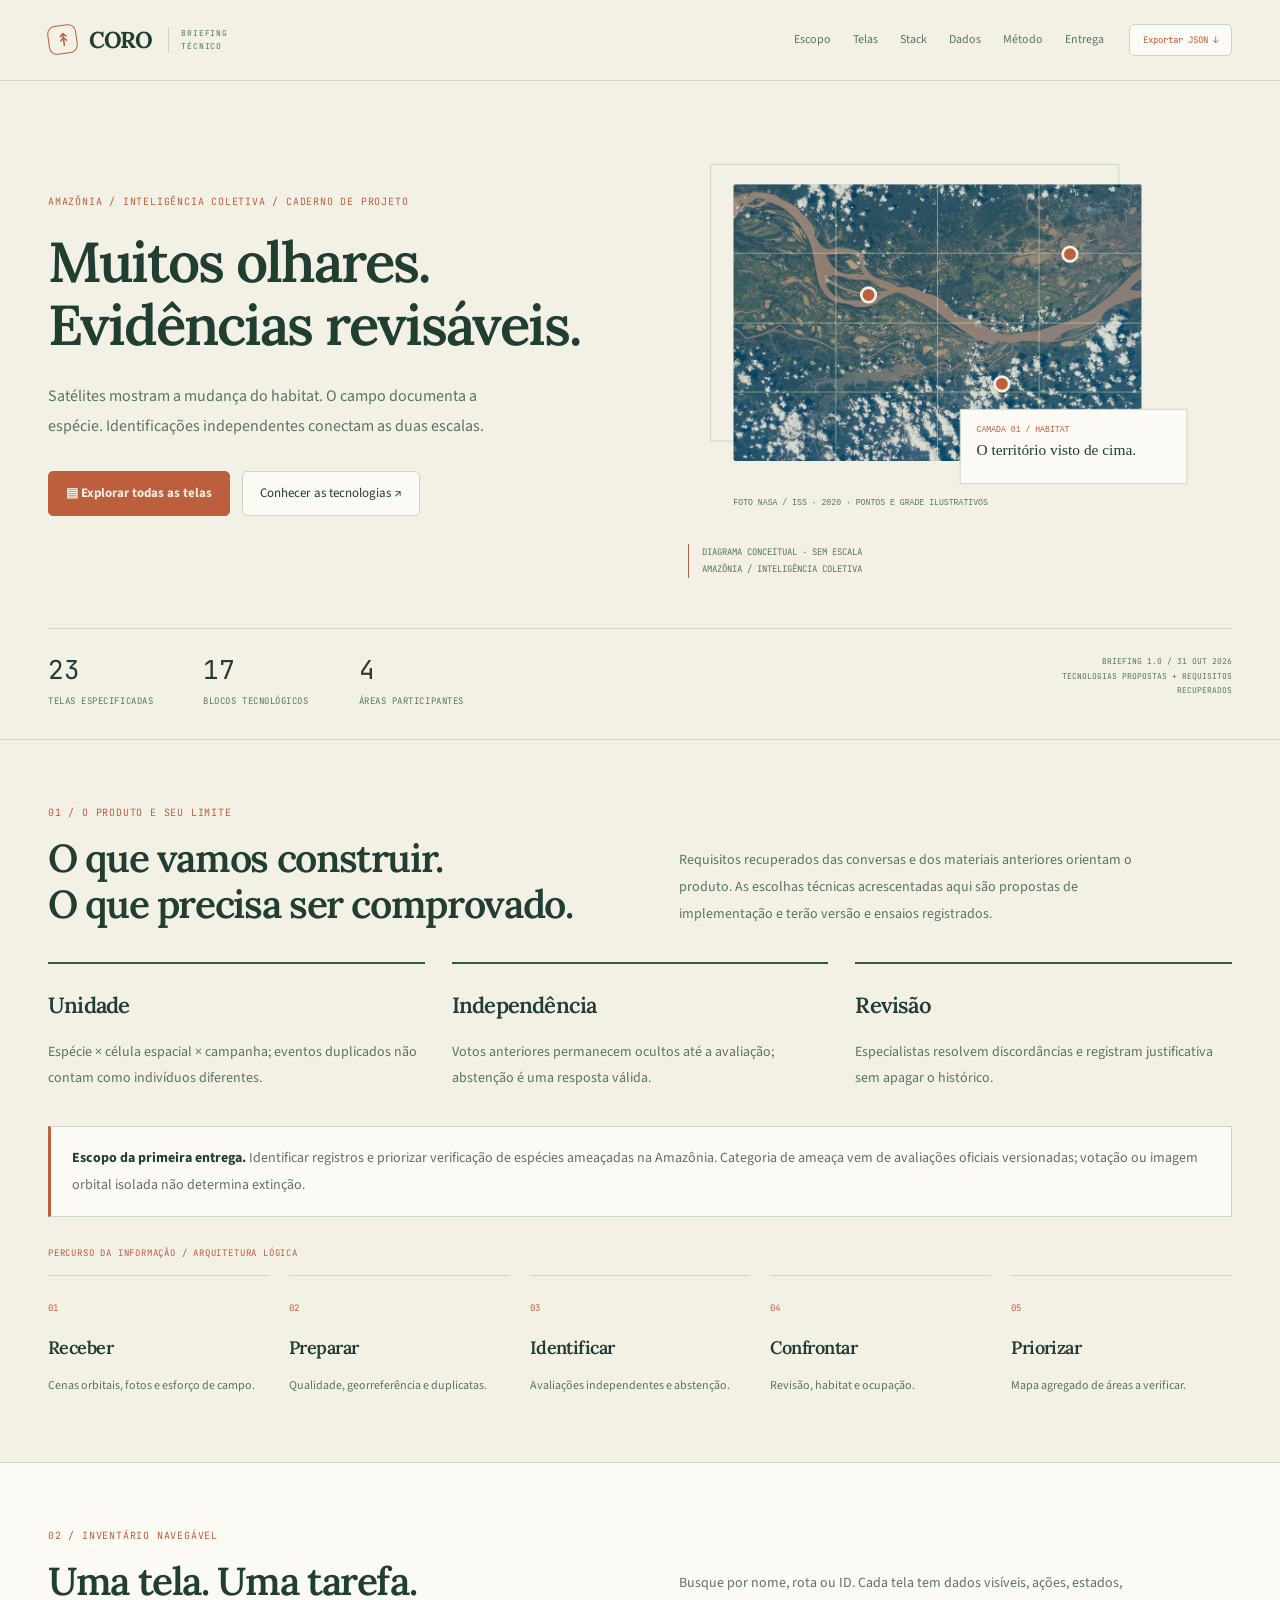
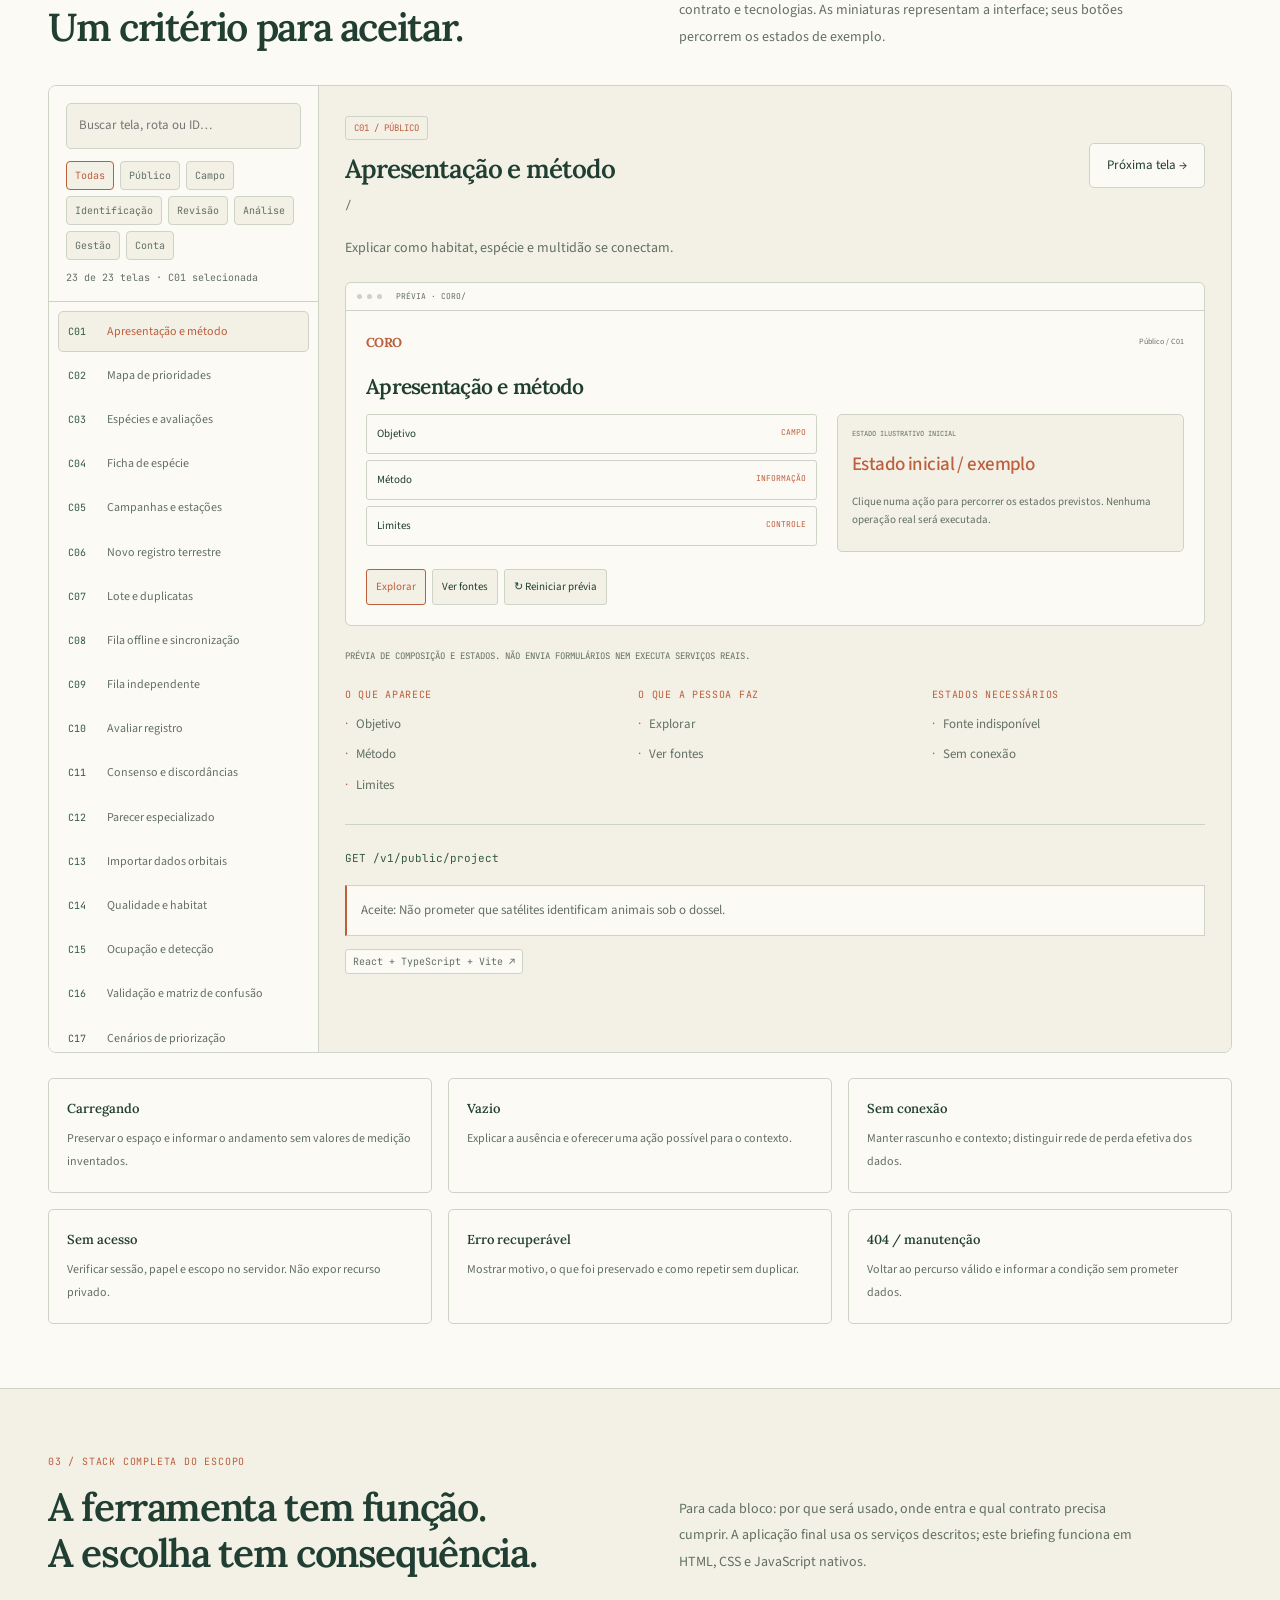
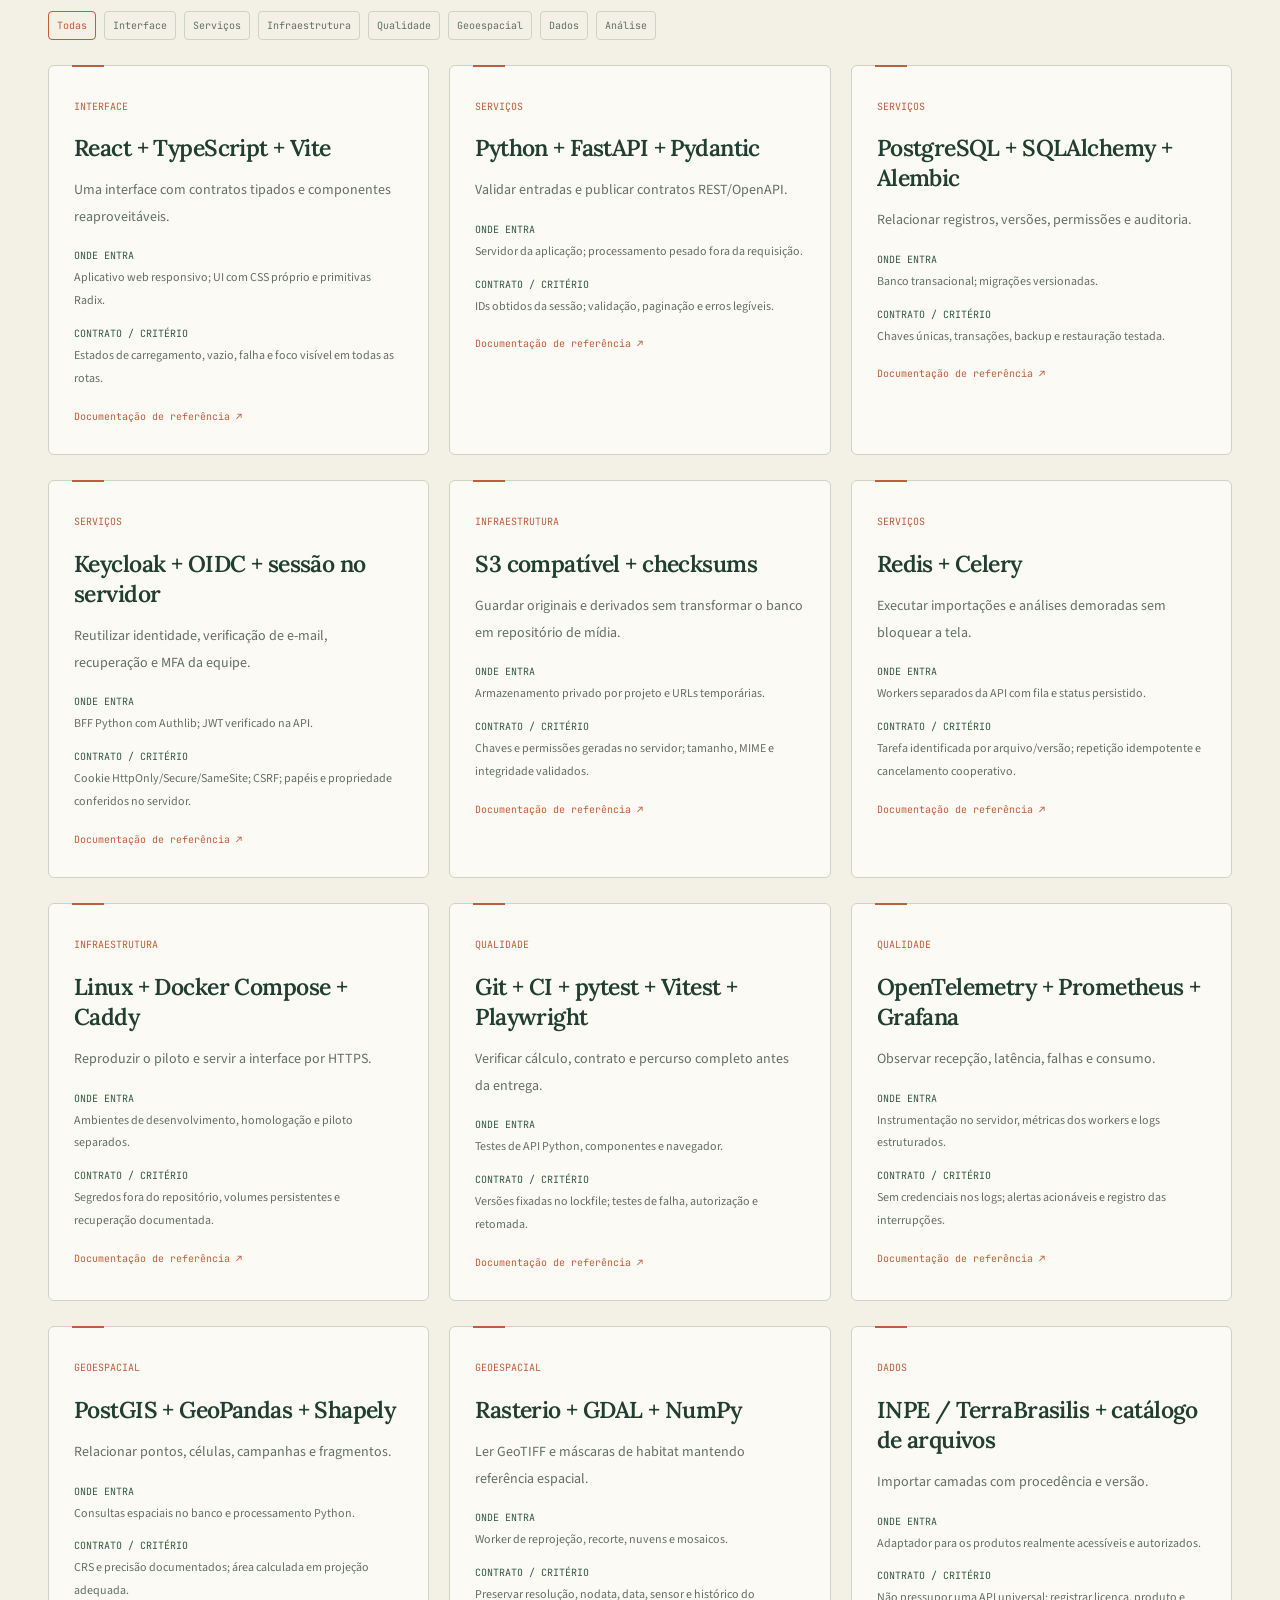
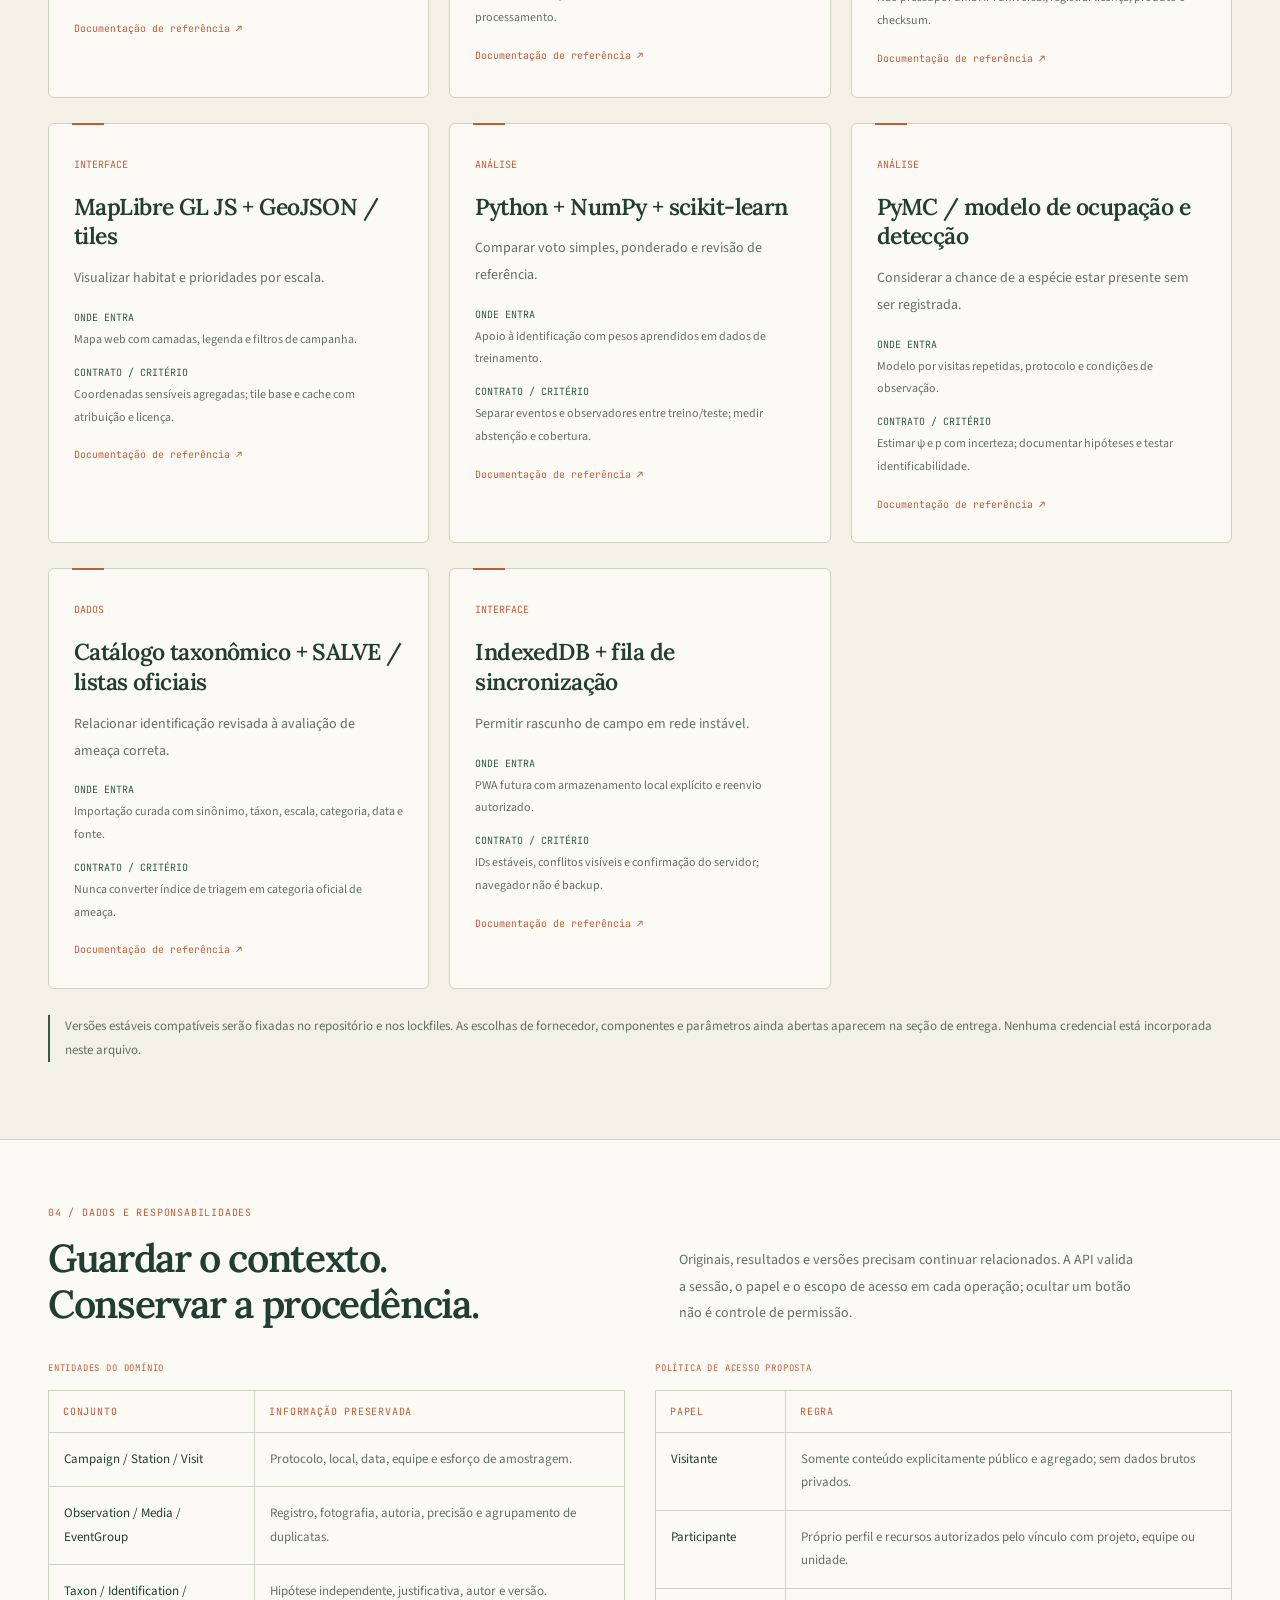
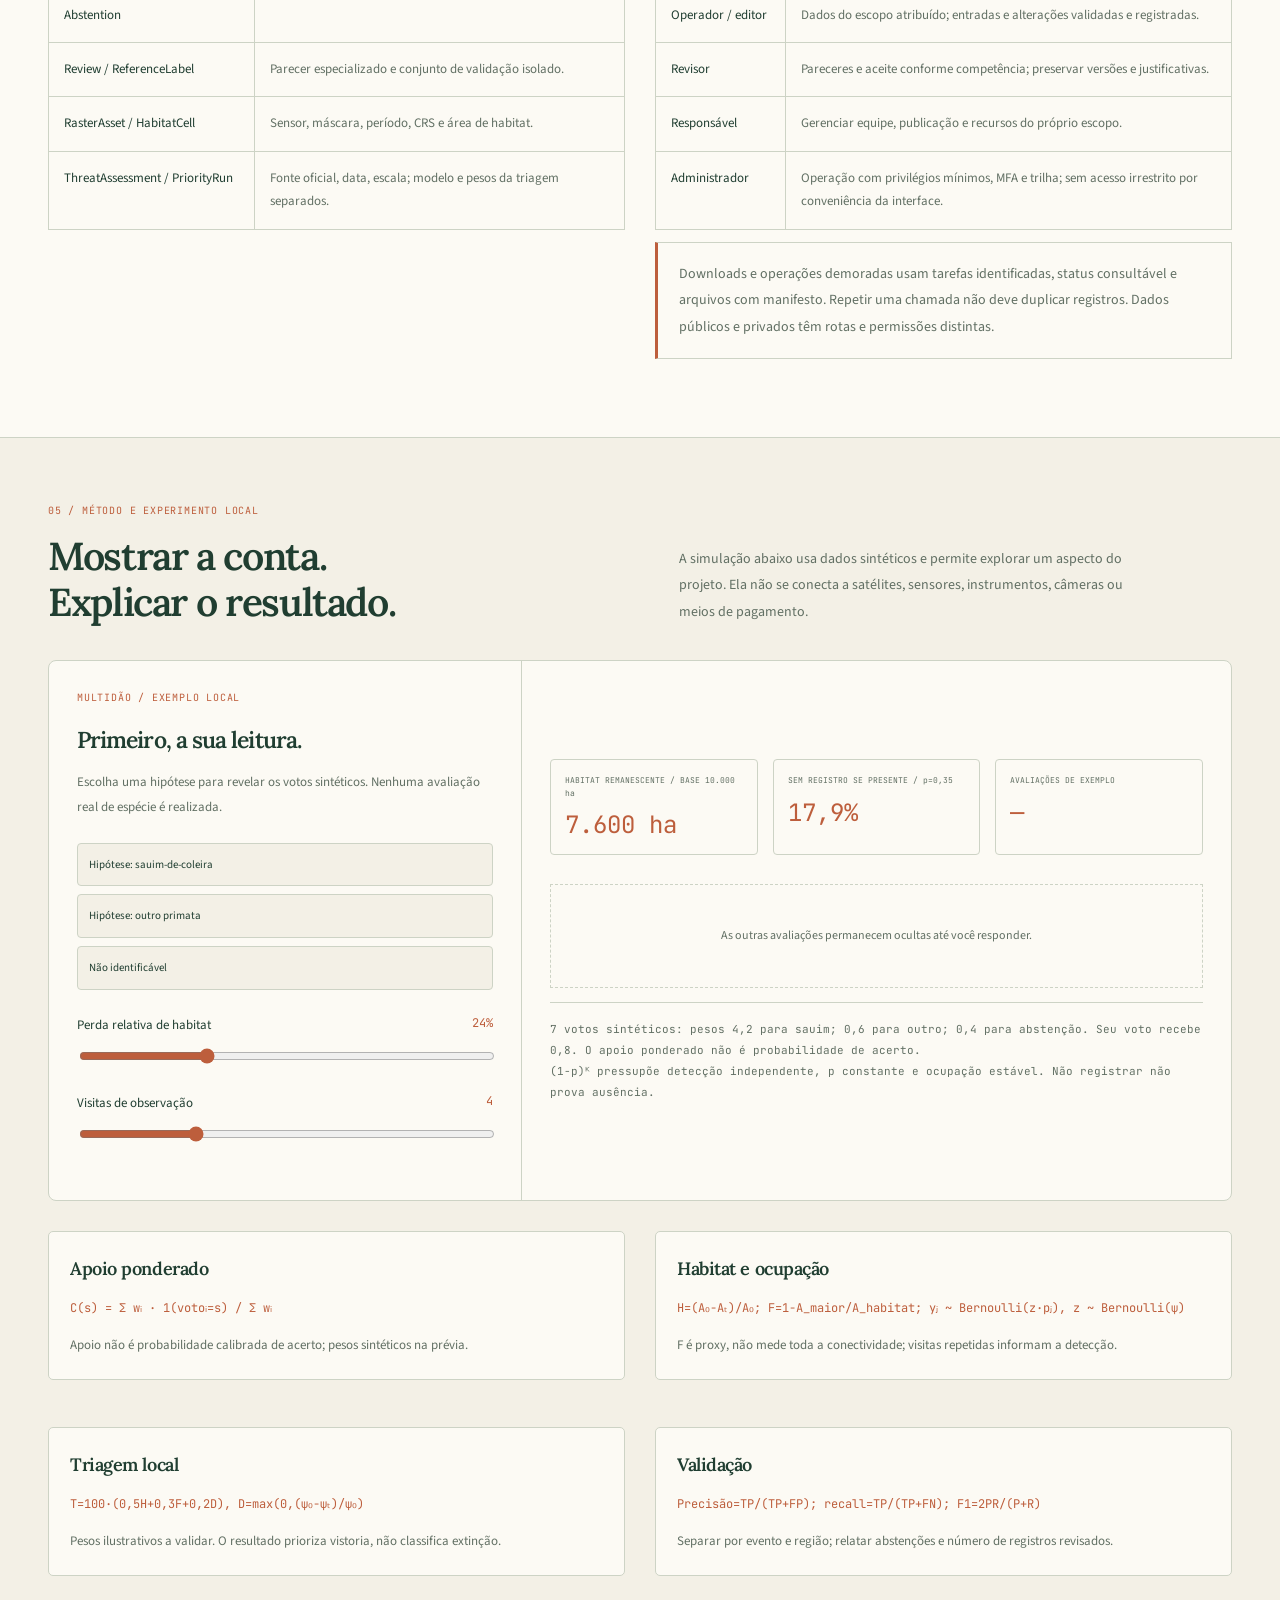
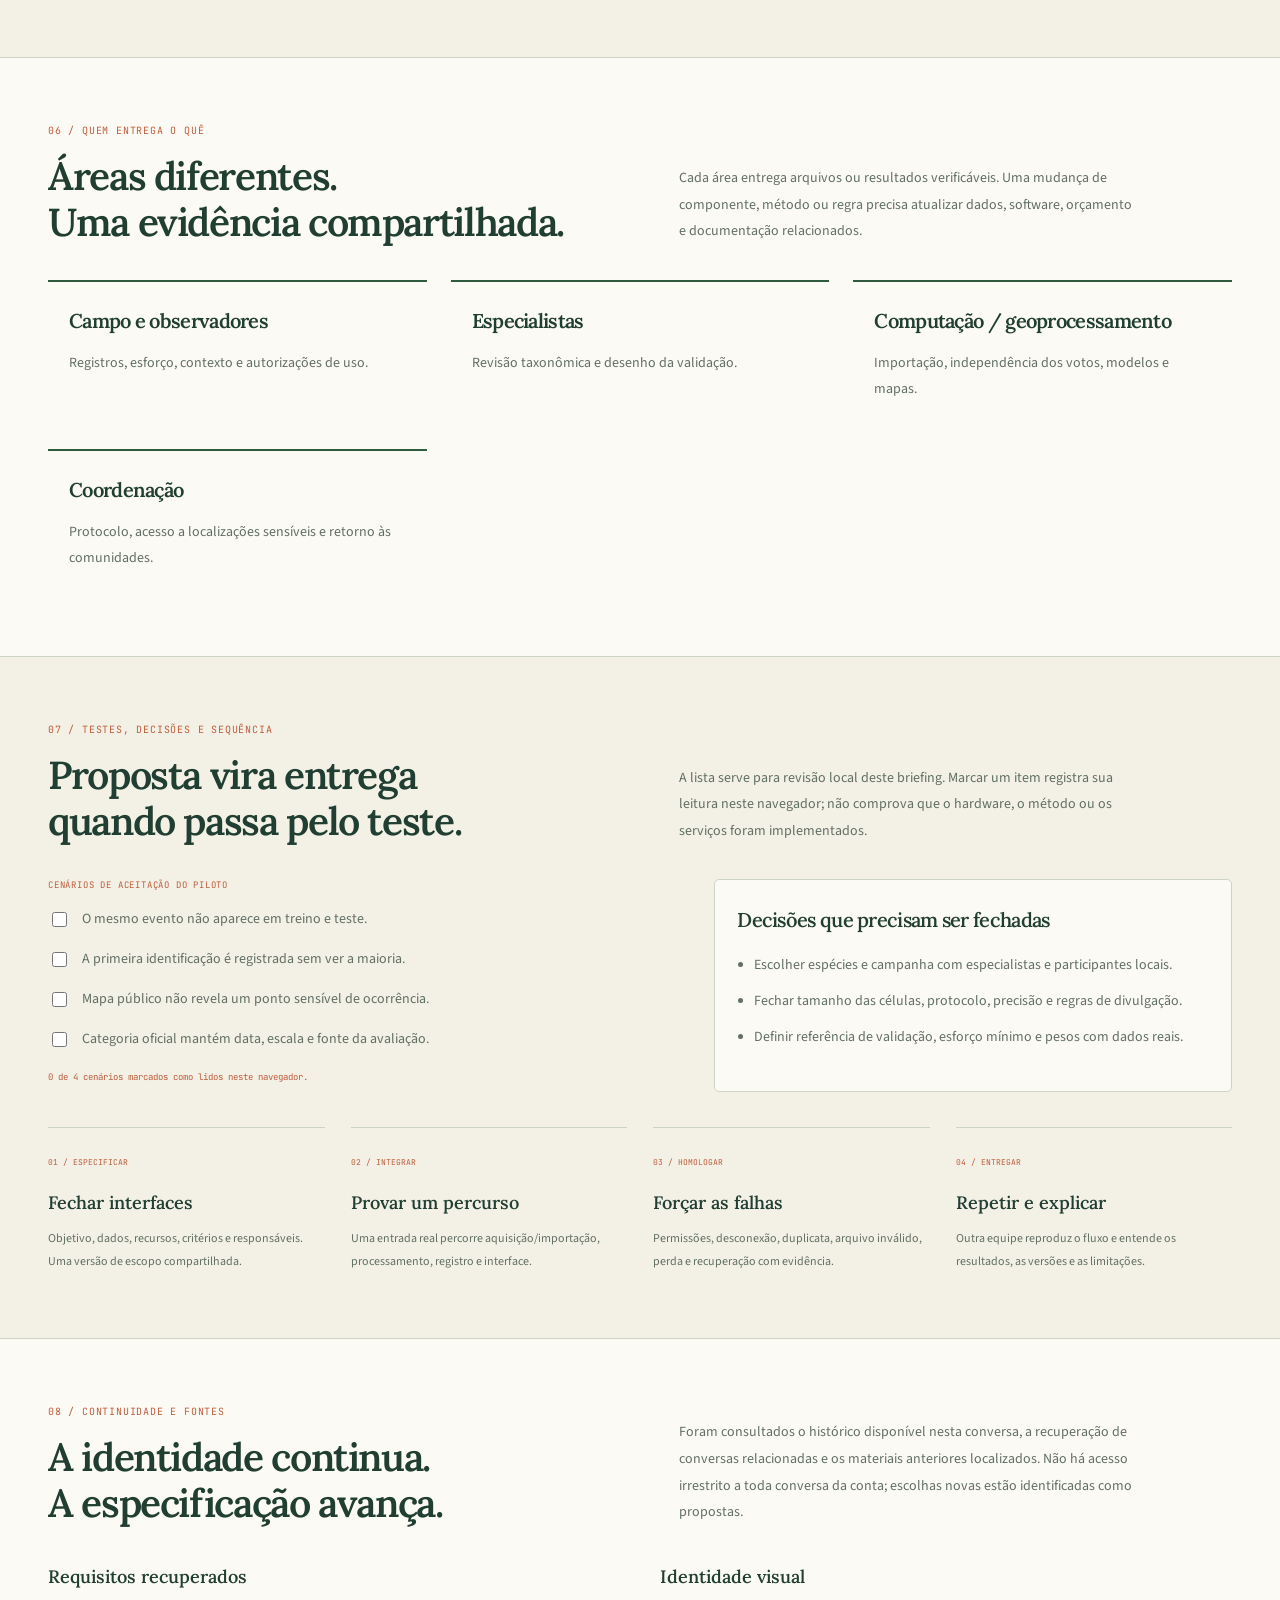
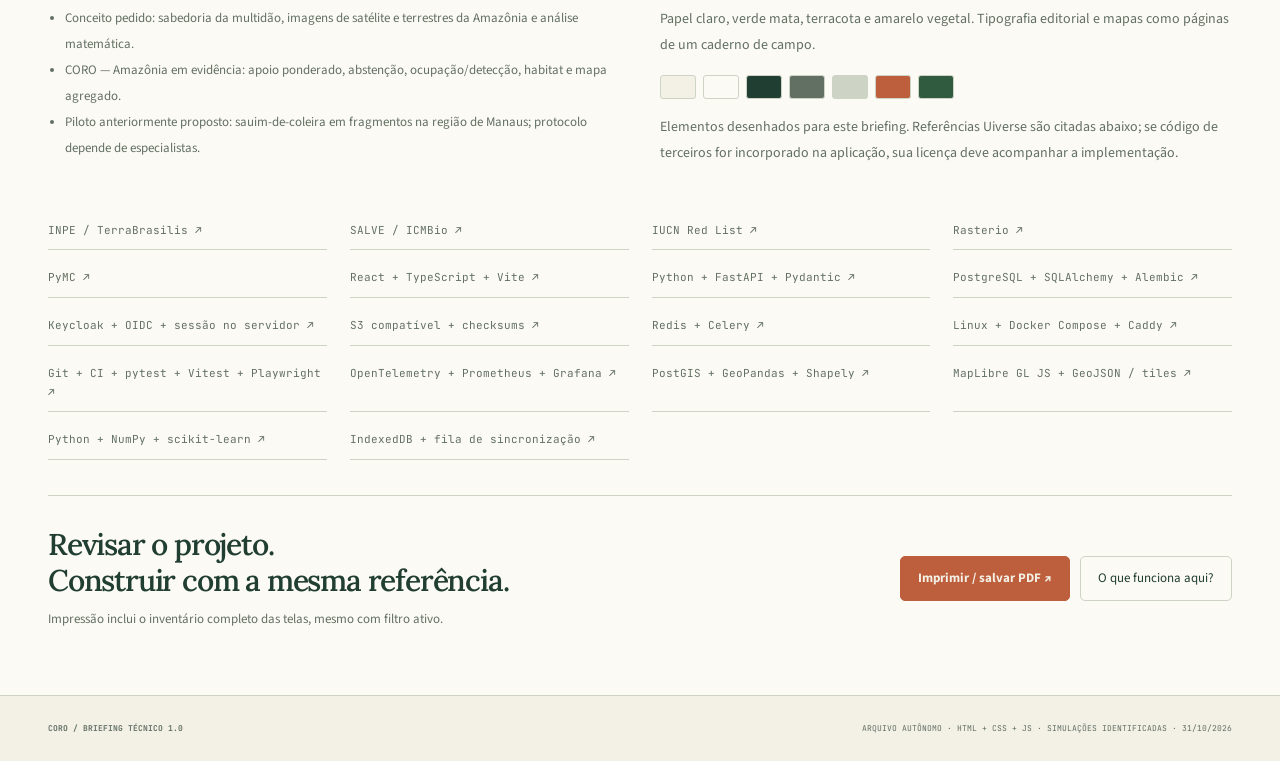
==== index.html @ fca51887 "feat: publica briefing com tipografia própria, fontes offline e documentação" ====
<!doctype html><html lang="pt-BR"><head><meta charset="utf-8"><meta name="viewport" content="width=device-width,initial-scale=1"><meta name="theme-color" content="#f3f0e6"><meta name="description" content="Briefing técnico navegável — CORO. Tecnologias, telas, arquitetura, métodos e critérios de aceite."><title>CORO — Briefing técnico navegável</title><style>
:root{--bg:#f3f0e6;--panel:#fcfaf4;--ink:#203e31;--muted:#627064;--line:#cdd3c5;--accent:#bd5e3c;--second:#315b3f;--mono:ui-monospace,SFMono-Regular,Consolas,monospace;--sans:Inter,"Segoe UI",Arial,sans-serif;--serif:Georgia,"Times New Roman",serif;color-scheme:light}*{box-sizing:border-box}html{scroll-behavior:smooth;scroll-padding-top:95px}body{margin:0;background:var(--bg);color:var(--ink);font:14px/1.7 var(--sans)}button,input,select{font:inherit;color:inherit}button,a,input,select{-webkit-tap-highlight-color:transparent}button,a{touch-action:manipulation}button{cursor:pointer}a{color:inherit;text-decoration:none}button:disabled{opacity:.4;cursor:default}button:focus-visible,a:focus-visible,input:focus-visible,select:focus-visible{outline:3px solid var(--second);outline-offset:4px}::selection{background:var(--accent);color:var(--bg)}.container{width:min(1240px,calc(100% - 96px));margin:auto}.skip{position:fixed;left:15px;top:-100px;z-index:100;background:var(--accent);color:var(--bg);padding:12px}.skip:focus{top:12px}.sr-only{position:absolute;width:1px;height:1px;overflow:hidden;clip-path:inset(50%);white-space:nowrap}header{position:sticky;top:0;z-index:20;background:var(--bg);border-bottom:1px solid var(--line)}.nav{height:80px;display:flex;align-items:center;gap:36px}.brand{font-size:23px;font-weight:850;letter-spacing:-.06em;display:flex;align-items:center;gap:12px;white-space:nowrap}.brand-icon{height:29px;width:29px;border:1px solid var(--accent);display:grid;place-items:center;color:var(--accent);border-radius:8px;font:18px var(--mono);transform:rotate(-8deg)}.brand small{font:7px/1.6 var(--mono);letter-spacing:.1em;white-space:normal;color:var(--muted);border-left:1px solid var(--line);padding-left:12px;margin-left:5px}.navlinks{margin-left:auto;display:flex;gap:25px;color:var(--muted);font-size:10px}.navlinks a:hover{color:var(--accent)}.menu-btn{display:none;border:1px solid var(--line);background:var(--panel);padding:7px 10px;border-radius:6px}.nav-export{border:1px solid var(--line);background:var(--panel);padding:9px 13px;font:9px var(--mono);border-radius:5px;color:var(--accent)}.eyebrow{font:9px/1.7 var(--mono);letter-spacing:.12em;text-transform:uppercase;color:var(--accent);display:block;margin-bottom:20px}.hero{position:relative;overflow:hidden;border-bottom:1px solid var(--line);padding:67px 0 0}.hero:before{content:"";position:absolute;inset:0;background-image:radial-gradient(var(--line) .7px,transparent .7px);background-size:23px 23px;opacity:.3;pointer-events:none}.hero-grid{display:grid;grid-template-columns:1.08fr 1fr;gap:35px;align-items:center;position:relative}.hero h1{font-size:clamp(40px,4.6vw,68px);line-height:1.06;letter-spacing:-.06em;font-weight:700;margin:0 0 25px;white-space:pre-line}.hero h1 em{font-style:normal;color:var(--accent)}.hero p{max-width:460px;font-size:14px;color:var(--muted);line-height:1.9}.hero-actions{display:flex;gap:12px;margin:29px 0 27px;flex-wrap:wrap}.btn{padding:12px 17px;border:1px solid var(--line);border-radius:5px;display:inline-flex;align-items:center;justify-content:center;gap:9px;background:var(--panel);color:var(--ink);font-size:11px;line-height:1.5;transition:transform .2s,border-color .2s}.btn:hover{border-color:var(--accent);transform:translateY(-2px)}.btn.primary{background:var(--accent);border-color:var(--accent);color:var(--bg);font-weight:700}.hero-diagram{min-width:0;position:relative}.hero-diagram svg{display:block;width:100%;height:auto}.diagram-caption{font:8px/1.8 var(--mono);color:var(--muted);border-left:1px solid var(--accent);padding-left:13px;margin:15px 0 10px}.hero-strip{position:relative;display:flex;gap:50px;border-top:1px solid var(--line);margin-top:40px;padding:25px 0}.hero-strip b{font:26px var(--mono);display:block;line-height:1.2}.hero-strip span{font:8px var(--mono);letter-spacing:.06em;color:var(--muted);text-transform:uppercase}.edition{margin-left:auto;max-width:220px;font:8px/1.8 var(--mono);color:var(--muted);text-align:right}.section{padding:64px 0;border-bottom:1px solid var(--line)}.section.alt{background:var(--panel)}.section-head{display:grid;grid-template-columns:1.1fr .9fr;gap:60px;align-items:end;margin-bottom:35px}.section-head h2{font-size:39px;line-height:1.15;letter-spacing:-.045em;margin:0;font-weight:600}.section-head p{font-size:12px;color:var(--muted);line-height:1.9;margin:0;max-width:460px}.section-head .eyebrow{margin-bottom:14px}.scope-grid{display:grid;grid-template-columns:repeat(3,1fr);gap:27px}.scope-item{border-top:2px solid var(--second);padding:22px 0}.scope-item h3{font-size:22px;letter-spacing:-.035em;margin:0 0 13px}.scope-item p{font-size:12px;color:var(--muted);margin:0}.scope-note{padding:18px 21px;border:1px solid var(--line);background:var(--panel);border-left:3px solid var(--accent);font-size:12px;color:var(--muted);margin-top:12px}.scope-note strong{color:var(--ink)}.subheading{font:9px var(--mono);letter-spacing:.09em;text-transform:uppercase;color:var(--accent);margin:30px 0 16px}.flow{display:grid;grid-template-columns:repeat(5,1fr);gap:20px}.flow-item{border-top:1px solid var(--line);padding-top:16px}.flow-item small{font:9px var(--mono);color:var(--accent)}.flow-item h3{font-size:18px;font-weight:550;letter-spacing:-.03em;margin:11px 0}.flow-item p{font-size:11px;color:var(--muted);margin:0}.explorer{display:grid;grid-template-columns:270px 1fr;border:1px solid var(--line);border-radius:8px;overflow:hidden}.sidebar{background:var(--panel);border-right:1px solid var(--line);min-width:0}.search-area{padding:17px;border-bottom:1px solid var(--line)}.search-area input{width:100%;border:1px solid var(--line);border-radius:5px;padding:10px 12px;font-size:11px;background:var(--bg)}.filters{display:flex;gap:6px;flex-wrap:wrap;margin-top:12px}.chip{font:9px var(--mono);border:1px solid var(--line);border-radius:4px;background:var(--bg);padding:6px 8px;line-height:1.5;color:var(--muted)}.chip[aria-pressed=true]{border-color:var(--accent);color:var(--accent)}.search-count{font:8px var(--mono);color:var(--muted);margin:11px 0 0}.screen-list{max-height:750px;overflow:auto;padding:9px;scrollbar-width:thin;scrollbar-color:var(--line) transparent}.screen-button{width:100%;display:flex;gap:12px;text-align:left;border:1px solid transparent;background:transparent;color:var(--muted);font-size:11px;line-height:1.5;padding:10px 9px;border-radius:5px;margin-bottom:3px}.screen-button span:first-child{font:9px var(--mono);color:var(--second);width:27px;flex-shrink:0;padding-top:3px}.screen-button.active{border-color:var(--line);background:var(--bg);color:var(--accent)}.screen-button:hover{border-color:var(--line)}.workspace{padding:26px;min-width:0;background:var(--bg)}.detail-top{display:flex;justify-content:space-between;gap:25px;align-items:center;margin-bottom:17px}.badge{font:8px var(--mono);text-transform:uppercase;color:var(--accent);border:1px solid var(--line);padding:5px 8px;border-radius:3px;display:inline-block}.detail-top h3{font-size:26px;letter-spacing:-.04em;font-weight:600;line-height:1.2;margin:12px 0 6px}.detail-top code{font:10px var(--mono);color:var(--muted);overflow-wrap:anywhere}.next-btn{font-size:10px;flex-shrink:0;padding:8px 12px}.screen-goal{font-size:12px;line-height:1.8;color:var(--muted);margin:0 0 20px}.mock-frame{border:1px solid var(--line);border-radius:6px;overflow:hidden;margin-bottom:22px;background:var(--panel)}.mock-bar{height:28px;display:flex;align-items:center;gap:5px;padding:0 11px;border-bottom:1px solid var(--line);font:8px var(--mono);color:var(--muted)}.mock-bar i{width:5px;height:5px;background:var(--line);border-radius:50%}.mock-bar span{margin-left:9px;white-space:nowrap;overflow:hidden;text-overflow:ellipsis}.mock{padding:20px;min-height:240px;position:relative}.mock-top{display:flex;align-items:center;justify-content:space-between;margin-bottom:20px;font-size:8px;color:var(--muted)}.mock-top b{font-weight:800;font-size:13px;letter-spacing:-.05em;color:var(--accent)}.mock-headline{font-size:20px;line-height:1.2;letter-spacing:-.035em;font-weight:600;margin:0 0 15px}.mock-content{display:grid;grid-template-columns:1.3fr 1fr;gap:20px}.mock-rows{margin:0;padding:0;list-style:none}.mock-rows li{padding:9px 10px;border:1px solid var(--line);border-radius:3px;font-size:9px;display:flex;justify-content:space-between;margin-bottom:6px;gap:15px}.mock-rows small{color:var(--accent);font:7px var(--mono);padding-top:3px}.mock-state{border:1px solid var(--line);border-radius:5px;padding:14px;background:var(--bg)}.mock-state>span{font:7px var(--mono);color:var(--muted);display:block;margin-bottom:10px}.mock-state b{font-size:18px;color:var(--accent);font-weight:500;letter-spacing:-.03em}.mock-state p{font-size:9px;line-height:1.7;color:var(--muted);margin:10px 0 0}.mock-actions{display:flex;gap:6px;flex-wrap:wrap;margin-top:17px}.mock-action{font-size:8px;border:1px solid var(--line);border-radius:3px;padding:7px 9px;background:var(--bg);color:var(--ink)}.mock-action:first-child{border-color:var(--accent);color:var(--accent)}.mock-caption{font:8px/1.7 var(--mono);color:var(--muted);margin:0 0 24px}.spec-grid{display:grid;grid-template-columns:1fr 1fr 1fr;gap:20px}.spec h4{font:8px var(--mono);text-transform:uppercase;letter-spacing:.07em;color:var(--accent);margin:0 0 12px}.spec ul{list-style:none;margin:0;padding:0}.spec li{font-size:11px;color:var(--muted);margin-bottom:7px;padding-left:11px;position:relative;line-height:1.7}.spec li:before{content:'·';color:var(--accent);position:absolute;left:0}.contract{margin-top:20px;padding-top:18px;border-top:1px solid var(--line)}.contract code{font:10px/1.8 var(--mono);overflow-wrap:anywhere;color:var(--second)}.accept{border:1px solid var(--line);border-left:2px solid var(--accent);background:var(--panel);padding:12px 14px;font-size:11px;color:var(--muted);line-height:1.8}.tech-links{display:flex;gap:7px;flex-wrap:wrap}.tech-links button{font:8px var(--mono);border:1px solid var(--line);background:var(--panel);padding:5px 7px;border-radius:3px;color:var(--muted)}.global-states{display:grid;grid-template-columns:repeat(3,1fr);gap:16px;margin-top:25px}.global-states article{border:1px solid var(--line);border-radius:5px;padding:18px}.global-states h3{font-size:13px;margin:0 0 8px;font-weight:550}.global-states p{font-size:11px;color:var(--muted);margin:0}.tech-filters{display:flex;gap:8px;flex-wrap:wrap;margin-bottom:25px}.tech-grid{display:grid;grid-template-columns:repeat(3,1fr);gap:20px}.tech-card{border:1px solid var(--line);border-radius:6px;background:var(--panel);padding:23px;scroll-margin-top:110px;position:relative}.tech-card:before{content:'';position:absolute;left:23px;top:-1px;width:32px;height:2px;background:var(--accent)}.tech-card small{font:8px var(--mono);text-transform:uppercase;color:var(--accent)}.tech-card h3{font-size:21px;font-weight:550;line-height:1.3;letter-spacing:-.035em;margin:14px 0}.tech-card p{font-size:12px;color:var(--muted);line-height:1.85}.tech-card dl{margin:19px 0 0}.tech-card dt{font:8px var(--mono);color:var(--second);text-transform:uppercase;margin-top:14px;margin-bottom:5px}.tech-card dd{font-size:10px;color:var(--muted);line-height:1.8;margin:0}.tech-card a{font:8px var(--mono);display:inline-block;margin-top:19px;color:var(--accent)}.stack-note{border-left:2px solid var(--second);padding-left:15px;font-size:11px;color:var(--muted);margin-top:26px}.data-grid{display:grid;grid-template-columns:1fr 1fr;gap:30px}.data-table{width:100%;border-collapse:collapse;font-size:11px}.data-table th{text-align:left;font:8px var(--mono);letter-spacing:.08em;color:var(--accent);padding:14px;background:var(--panel);border:1px solid var(--line)}.data-table td{padding:15px;border:1px solid var(--line);color:var(--muted);vertical-align:top;line-height:1.8}.data-table td:first-child{color:var(--ink);min-width:130px}.data-table code{font:9px var(--mono);overflow-wrap:anywhere;color:var(--second)}.method-card{border:1px solid var(--line);padding:21px;border-radius:5px;background:var(--panel);margin-bottom:17px;break-inside:avoid}.method-card h3{font-size:16px;font-weight:550;letter-spacing:-.025em;margin:0 0 12px}.method-card code{font:11px/1.9 var(--mono);display:block;overflow-wrap:anywhere;color:var(--accent)}.method-card p{font-size:11px;line-height:1.8;color:var(--muted);margin:13px 0 0}.lab{display:grid;grid-template-columns:.8fr 1.2fr;border:1px solid var(--line);border-radius:8px;overflow:hidden;background:var(--panel)}.lab-controls{padding:28px;border-right:1px solid var(--line)}.lab-controls h3{font-size:23px;line-height:1.25;letter-spacing:-.04em;margin:0 0 15px;font-weight:550}.lab-controls p{font-size:11px;color:var(--muted);line-height:1.9;margin:0 0 23px}.control{margin-bottom:20px}.control label{display:flex;justify-content:space-between;gap:20px;font-size:11px;line-height:1.6}.control output{color:var(--accent);font:11px var(--mono)}.control input[type=range]{width:100%;margin-top:12px;accent-color:var(--accent)}.control select,.control input[type=number]{width:100%;border:1px solid var(--line);background:var(--bg);padding:9px;margin-top:9px;border-radius:4px}.lab-output{padding:28px;min-width:0;align-content:center;display:grid;gap:14px}.lab-output svg{display:block;width:100%;height:auto}.lab-summary{font:10px/1.9 var(--mono);color:var(--muted);border-top:1px solid var(--line);padding-top:16px}.metrics-row{display:grid;grid-template-columns:repeat(3,1fr);gap:15px;margin-bottom:15px}.mini-metric{border:1px solid var(--line);border-radius:4px;padding:14px}.mini-metric span{font:8px var(--mono);color:var(--muted);display:block;line-height:1.6}.mini-metric b{font:24px var(--mono);color:var(--accent);display:block;margin-top:10px}.matrix{display:grid;grid-template-columns:1fr 1fr;gap:7px;max-width:350px;margin:auto;width:100%}.matrix div{padding:20px;border:1px solid var(--line);background:var(--bg)}.matrix small{font:8px var(--mono);color:var(--muted)}.matrix b{font:30px var(--mono);display:block;color:var(--accent)}.vote-buttons{display:grid;gap:8px}.vote-buttons button{padding:11px;text-align:left;font-size:11px;background:var(--bg);border:1px solid var(--line);border-radius:4px}.vote-buttons button[aria-pressed=true]{border-color:var(--accent);color:var(--accent)}.team-grid{display:grid;grid-template-columns:repeat(3,1fr);gap:24px}.team-card{padding:21px;border-top:2px solid var(--second);background:var(--panel)}.team-card h3{font-size:20px;font-weight:550;letter-spacing:-.035em;margin:0 0 12px}.team-card p{font-size:12px;color:var(--muted);line-height:1.85;margin:0}.delivery-grid{display:grid;grid-template-columns:1.2fr 1fr;gap:45px}.checks{display:grid;gap:14px}.check{display:flex;gap:12px;font-size:12px;align-items:flex-start;color:var(--muted)}.check input{margin-top:5px;accent-color:var(--accent);width:15px;height:15px;flex-shrink:0}.decisions{padding:22px;border:1px solid var(--line);background:var(--panel);border-radius:5px}.decisions h3{font-size:20px;letter-spacing:-.035em;font-weight:550;margin:0 0 15px}.decisions ul{margin:0;padding-left:17px;font-size:12px;color:var(--muted);line-height:1.9}.decisions li{margin-bottom:10px}.review-count{font:9px var(--mono);color:var(--accent);margin-top:18px}.phases{display:grid;grid-template-columns:repeat(4,1fr);gap:26px;margin-top:35px}.phase{border-top:1px solid var(--line);padding-top:18px}.phase small{font:8px var(--mono);color:var(--accent)}.phase h3{font-size:18px;font-weight:550;margin:12px 0 9px}.phase p{font-size:11px;color:var(--muted);margin:0}.history-grid{display:grid;grid-template-columns:1fr 1fr;gap:40px}.history-grid ul{margin:0;padding-left:17px;color:var(--muted);font-size:11px;line-height:2}.identity-swatch{display:flex;gap:7px;margin:16px 0}.identity-swatch i{width:36px;height:24px;border:1px solid var(--line);border-radius:3px}.history-grid h3{font-size:18px;font-weight:550;margin:0 0 12px}.history-grid p{font-size:12px;color:var(--muted);line-height:1.9}.references{display:grid;grid-template-columns:repeat(4,1fr);gap:8px 23px;margin-top:30px}.references a{font:9px/1.7 var(--mono);border-bottom:1px solid var(--line);padding:10px 0;color:var(--muted)}.references a:hover{color:var(--accent)}.closing{display:flex;justify-content:space-between;align-items:center;gap:30px;margin-top:35px;padding-top:30px;border-top:1px solid var(--line)}.closing h2{font-size:30px;letter-spacing:-.04em;font-weight:550;line-height:1.2;margin:0 0 10px}.closing p{font-size:11px;color:var(--muted);margin:0}.closing-actions{display:flex;gap:10px;flex-wrap:wrap}footer{padding:25px 0;font:8px/1.9 var(--mono);color:var(--muted)}.footer-inner{display:flex;justify-content:space-between;gap:30px}.toast{position:fixed;bottom:25px;left:50%;transform:translate(-50%,20px);max-width:calc(100% - 32px);padding:12px 20px;border:1px solid var(--accent);background:var(--panel);color:var(--ink);font-size:11px;z-index:50;border-radius:6px;opacity:0;pointer-events:none;transition:.2s}.toast.show{opacity:1;transform:translate(-50%,0)}dialog{background:var(--panel);color:var(--ink);border:1px solid var(--line);border-radius:10px;padding:30px;max-width:580px;width:calc(100% - 32px)}dialog::backdrop{background:#000a;backdrop-filter:blur(5px)}dialog h2{font-size:26px;letter-spacing:-.035em;margin:0 0 20px}dialog p{font-size:12px;line-height:1.9;color:var(--muted)}.print-appendix{display:none}noscript{display:block;background:var(--accent);color:var(--bg);padding:14px;text-align:center}
body[data-theme=coro] h1,body[data-theme=coro] .section-head h2{font-family:var(--serif);font-weight:400;letter-spacing:-.055em}body[data-theme=coro] .hero:before{background-image:repeating-linear-gradient(90deg,transparent,transparent 79px,var(--line) 80px);opacity:.22}body[data-theme=mesaar] .hero h1{font-weight:750}body[data-theme=mesaar] .btn,body[data-theme=mesaar] .lab,body[data-theme=mesaar] .tech-card{box-shadow:3px 3px 0 #282b28;border:1px solid #282b28;border-radius:6px}body[data-theme=mesaar] .btn.primary{background:#74dba0;color:#20342b}body[data-theme=esp32] .hero h1{font-family:var(--serif);font-weight:700;letter-spacing:-.055em;font-size:clamp(48px,5.8vw,83px);color:#fff1d7}body[data-theme=esp32] .hero{background:radial-gradient(ellipse at 80% 80%,#6b255230,transparent 65%)}body[data-theme=esp32] .btn,body[data-theme=esp32] .chip{border-radius:30px}body[data-theme=esp32] .brand{font-family:var(--serif);font-size:29px}body[data-theme=esp32] .section-head h2{font-family:var(--serif);font-size:43px}body[data-theme=cubesat] .btn.primary{background:linear-gradient(135deg,#d6ff9d,#c7ff70);box-shadow:0 0 30px #c7ff7016}body[data-theme=cubesat] .hero:before{background-image:radial-gradient(#d1c8ff 1px,transparent 1px);background-size:70px 57px;opacity:.12}body[data-theme=ionolab] .hero:before{background-image:linear-gradient(var(--line) 1px,transparent 1px),linear-gradient(90deg,var(--line) 1px,transparent 1px);background-size:50px 50px;opacity:.15}
@media(min-width:1600px){.hero{padding-top:85px}.hero h1{font-size:76px}.section{padding:80px 0}}@media(max-width:1100px){.container{width:calc(100% - 52px)}.nav{gap:22px}.navlinks{gap:17px}.brand{font-size:20px}.brand small{display:none}.tech-grid{grid-template-columns:1fr 1fr}.hero h1{font-size:50px}.hero-grid{gap:20px}.section-head{gap:30px}.explorer{grid-template-columns:235px 1fr}.workspace{padding:22px}.mock-content{gap:12px}.mock{padding:17px}.references{grid-template-columns:repeat(3,1fr)}}@media(max-width:760px){html{scroll-padding-top:80px}.container{width:calc(100% - 36px)}.nav{height:68px;gap:13px}.brand{font-size:22px}.brand small{display:block;font-size:6px}.navlinks{position:absolute;top:68px;left:0;right:0;background:var(--panel);padding:20px;border-bottom:1px solid var(--line);display:none;flex-wrap:wrap;font-size:12px;gap:20px}.navlinks.open{display:flex}.menu-btn{display:block;margin-left:auto}.nav-export{display:none}.hero{padding-top:40px}.hero-grid{grid-template-columns:1fr;gap:15px}.hero h1{font-size:48px;max-width:550px;line-height:1.06}.hero p{font-size:13px}.eyebrow{font-size:8px;margin-bottom:20px}.hero-diagram{max-width:520px;width:100%;margin:auto}.hero-actions{margin-top:25px}.diagram-caption{font-size:8px}.hero-strip{margin-top:24px;padding:22px 0;gap:35px}.hero-strip b{font-size:23px}.hero-strip span{font-size:7px}.edition{display:none}.section{padding:43px 0}.section-head{grid-template-columns:1fr;gap:20px;margin-bottom:27px}.section-head h2{font-size:33px}.section-head p{font-size:12px;line-height:1.9}.scope-grid{grid-template-columns:1fr;gap:8px}.scope-item{padding:20px 0}.scope-item h3{font-size:21px}.scope-item p{font-size:12px}.scope-note{padding:17px;font-size:11px}.flow{grid-template-columns:1fr 1fr;gap:22px}.flow-item:last-child{grid-column:1/-1}.flow-item h3{font-size:17px}.explorer{grid-template-columns:1fr}.sidebar{border-right:0;border-bottom:1px solid var(--line)}.screen-list{max-height:190px;padding:8px;display:grid;grid-template-columns:1fr 1fr;gap:3px}.screen-button{font-size:10px;padding:8px}.search-area{padding:17px}.workspace{padding:21px 17px}.detail-top{gap:15px;align-items:flex-start}.detail-top h3{font-size:23px}.next-btn{font-size:9px;padding:7px 9px;max-width:82px}.badge{font-size:7px}.mock{padding:15px;min-height:250px}.mock-content{grid-template-columns:1fr .9fr;gap:10px}.mock-headline{font-size:18px}.mock-state{padding:11px}.mock-state b{font-size:16px}.mock-state p{font-size:8px}.mock-rows li{font-size:8px;padding:8px}.mock-rows small{font-size:6px}.spec-grid{grid-template-columns:1fr;gap:18px}.spec ul{display:flex;gap:10px 16px;flex-wrap:wrap}.spec li{font-size:11px;margin:0}.spec h4{margin-bottom:8px}.contract code{font-size:9px}.global-states{grid-template-columns:1fr 1fr;gap:12px}.global-states article{padding:15px}.global-states h3{font-size:12px}.global-states p{font-size:10px}.tech-grid{grid-template-columns:1fr;gap:18px}.tech-card{padding:23px}.tech-card h3{font-size:22px}.tech-card p{font-size:12px}.tech-card dd{font-size:11px}.tech-card a{font-size:9px}.tech-filters{gap:6px}.chip{font-size:8px}.data-grid{grid-template-columns:1fr;gap:25px}.data-table{font-size:10px}.data-table th,.data-table td{padding:12px}.data-table td:first-child{min-width:100px}.lab{grid-template-columns:1fr}.lab-controls{padding:22px;border-right:0;border-bottom:1px solid var(--line)}.lab-output{padding:22px}.metrics-row{gap:8px}.mini-metric{padding:12px}.mini-metric b{font-size:22px}.mini-metric span{font-size:7px}.lab-summary{font-size:9px}.team-grid{grid-template-columns:1fr 1fr;gap:16px}.team-card{padding:18px}.team-card h3{font-size:18px}.team-card p{font-size:11px}.delivery-grid{grid-template-columns:1fr;gap:27px}.phases{grid-template-columns:1fr 1fr;gap:27px}.history-grid{grid-template-columns:1fr;gap:25px}.references{grid-template-columns:1fr 1fr;gap:0 20px}.closing{display:block}.closing h2{font-size:27px}.closing-actions{margin-top:23px}.footer-inner{display:block}.footer-inner span{display:block;margin-top:12px}body[data-theme=esp32] .hero h1{font-size:59px}body[data-theme=esp32] .section-head h2{font-size:35px}}@media(max-width:360px){.hero h1{font-size:42px}.container{width:calc(100% - 28px)}.brand small{display:none}.hero-strip{gap:22px}.mock-content{grid-template-columns:1fr}.mock-state{display:none}.team-grid{grid-template-columns:1fr}.screen-list{grid-template-columns:1fr}.section-head h2{font-size:30px}}
@media(prefers-reduced-motion:reduce){html{scroll-behavior:auto}*,*:before,*:after{animation:none!important;transition:none!important}}
@media print{*{print-color-adjust:exact;-webkit-print-color-adjust:exact}header,.hero-actions,.hero-diagram,.explorer,.global-states,.tech-filters,.lab,.checks,.review-count,.closing,.toast,dialog,footer,.skip{display:none!important}body{background:white;color:#212121;font-size:10pt}.container{width:100%}.hero{padding:25px 0;background:white!important}.hero:before{display:none}.hero-grid{display:block}.hero h1{color:#26212a!important;font-size:38px!important}.hero p,.scope-item p,.section-head p,.flow-item p,.team-card p,.phase p,.history-grid p,.history-grid ul{color:#555;font-size:10px}.hero-strip b{color:#222}.section{padding:24px 0;background:white!important;break-before:auto}.section-head{margin-bottom:20px}.section-head h2{font-size:26px!important;color:#333}.eyebrow,.subheading{color:#734a7a}.scope-note,.tech-card,.method-card,.team-card,.decisions{background:#faf8f5;color:#333;border-color:#ccc}.scope-note,.decisions ul{color:#555}.scope-note strong{color:#333}.scope-grid{gap:25px}.scope-item h3{font-size:18px}.flow{gap:17px}.flow-item h3{font-size:15px}.tech-grid{grid-template-columns:1fr 1fr;gap:15px}.tech-card{padding:17px;break-inside:avoid;box-shadow:none!important}.tech-card h3{font-size:18px}.tech-card p,.tech-card dd{font-size:10px;color:#555}.tech-card dt,.tech-card a,.tech-card small{color:#805078}.method-card{padding:17px}.method-card code{color:#6f4277;font-size:10px}.method-card p{color:#555;font-size:10px}.data-grid{display:block}.data-table{font-size:10px}.data-table th{color:#774a72;background:#f3eff4}.data-table td,.data-table td:first-child{color:#555;border-color:#ccc}.team-grid{gap:15px}.team-card h3{font-size:17px}.delivery-grid{display:block}.decisions{margin-bottom:20px}.decisions h3{font-size:18px}.phases{gap:20px}.phase h3{font-size:16px}.references{grid-template-columns:1fr 1fr}.references a{color:#71496f;font-size:8px}.history-grid{gap:25px}.print-appendix{display:block;padding:25px 0}.print-appendix h2{font-size:25px;margin:0 0 20px;color:#333}.print-screen{border-top:1px solid #ccc;padding:17px 0;break-inside:avoid}.print-screen h3{font-size:16px;color:#4a3452;margin:0 0 6px}.print-screen p{font-size:10px;color:#555;line-height:1.7}.print-screen code{font-size:9px;color:#764775;overflow-wrap:anywhere}.print-screen strong{color:#333}}
</style><style id="friendly-typography">@font-face{font-family:'Lora';font-style:normal;font-weight:400 700;font-display:swap;src:url([data-uri]) format('woff')}
@font-face{font-family:'Source Sans 3';font-style:normal;font-weight:200 900;font-display:swap;src:url([data-uri]) format('woff')}
@font-face{font-family:'JetBrains Mono';font-style:normal;font-weight:100 800;font-display:swap;src:url([data-uri]) format('woff')}
:root{--display:'Lora',Georgia,serif;--body:'Source Sans 3','Segoe UI',sans-serif;--sans:var(--body);--serif:var(--display);--mono:'JetBrains Mono',Consolas,monospace}
body{font-family:var(--body);font-size:16px;line-height:1.8;font-kerning:normal;text-rendering:optimizeLegibility;-webkit-font-smoothing:antialiased}button,input,select,textarea{font-family:var(--body)}h1,h2,h3,h4,.brand,.logo{font-family:var(--display);font-kerning:normal}p{letter-spacing:0}.navlinks{font-size:12px;gap:22px}.hero p,.hero-description{font-size:16px;line-height:1.9}.hero h1{font-family:var(--display);font-weight:700;letter-spacing:-.045em;line-height:1.12}.section-head h2{font-family:var(--display);font-weight:600;letter-spacing:-.035em;line-height:1.18}.section-head p,.scope-item p,.scope-note{font-size:14px;line-height:1.9}.btn{font-size:13px;padding:12px 17px}.eyebrow,.hero-kicker{font-size:10px;letter-spacing:.08em}.scope-item h3,.team-card h3{font-family:var(--display);font-weight:600}.flow-item p,.phase p,.global-states p{font-size:12px;line-height:1.9}.flow-item h3{font-family:var(--display);font-weight:600}.screen-button,.screen-list-button{font-family:var(--body);font-size:12px;line-height:1.6}.screen-list-button .screen-id,.screen-button span:first-child{font-size:10px}.search-area input,.search-wrap input{font-size:13px}.chip,.filter-button{font-size:10px}.screen-goal{font-size:14px;line-height:1.85}.detail-top h3,.screen-detail-top h3{font-family:var(--display);font-weight:600}.detail-top code,.screen-detail-top code{font-size:11px}.spec h4,.screen-spec h4{font-size:10px}.spec li,.screen-spec li{font-size:13px;line-height:1.8}.contract code,.screen-contract code{font-size:11px}.accept,.screen-contract p{font-size:13px;line-height:1.9}.tech-links button,.screen-tech-links button{font-size:10px}.tech-card h3{font-family:var(--display);font-size:23px;letter-spacing:-.025em;font-weight:600;line-height:1.3}.tech-card p,.tech-card>p{font-size:14px;line-height:1.9}.tech-card dd{font-size:12px;line-height:1.9}.tech-card dt,.tech-card small,.tech-card .tech-category{font-size:10px}.tech-card>a{font-size:10px}.data-table{font-size:13px}.data-table th{font-size:10px}.method-card h3{font-family:var(--display);font-size:18px;font-weight:600}.method-card p{font-size:13px;line-height:1.9}.method-card code{font-size:12px}.lab-controls h3{font-family:var(--display);font-weight:600}.lab-controls p{font-size:13px;line-height:1.9}.control label{font-size:13px}.control output{font-size:12px}.lab-summary{font-size:11px;line-height:1.9}.team-card p,.check,.decisions li,.history-grid p{font-size:14px;line-height:1.85}.history-grid li{font-size:13px}.references a{font-size:11px}.stack-note{font-size:13px}.closing p{font-size:13px}.mock-top b,.mock-headline{font-family:var(--display)}.mock-headline{font-size:21px}.mock-rows li{font-size:11px}.mock-rows small{font-size:8px}.mock-action{font-size:11px}.mock-state p{font-size:11px}.mock-state b{font-size:19px}.mock-caption{font-size:9px}.mock-card-grid b,.mock-tile b{font-size:9px}.mock-form p,.mock-caption,.mock-notice{line-height:1.8}.badge,.tag{font-size:9px}.global-states h3,.global-state h3{font-family:var(--display)}.scope-grid,.tech-grid,.team-grid{row-gap:25px}.tech-card{padding:25px}.hero-strip span,.hero-meta{font-size:9px}.brand small,.logo small{font-size:8px}.hero-diagram .diagram-caption{font-size:9px}.screen-count,.search-count{font-size:10px}.poster-caption h3{font-family:var(--display);font-size:14px;line-height:1.5;font-weight:600}.poster-caption p{font-size:11px}.work-modal-info h3{font-family:var(--display)}.work-modal-info p{font-size:14px}.work-modal-info .meta{font-size:10px}.player-toolbar p,.reader-note{font-size:12px}.reader-counter{font-size:12px}.player-tools,.local-file-label{font-size:12px}.manga-page>h3{font-family:var(--display)}.manga-panel .bubble,.manga-panel .caption{font-family:var(--body);font-size:12px}.toast{font-size:13px}.about-grid p,dialog p{font-size:14px}.references-footer{font-size:11px}.pipeline-status{font-size:12px}.pipe-step h4{font-family:var(--display);font-size:14px}.pipe-step p{font-size:12px}.pipe-step small{font-size:9px}.arch-node strong,.arch-info h3{font-family:var(--display)}.arch-node small{font-size:11px}.arch-info p{font-size:13px}.scope-item,.tech-card{overflow-wrap:break-word}
@media(min-width:1101px){.hero h1{font-size:clamp(45px,4.5vw,66px)}.nav{gap:25px}.hero-grid{grid-template-columns:1.12fr 1fr;gap:30px}.section-head{grid-template-columns:1.05fr 1fr;gap:50px}}
@media(max-width:1100px){.navlinks{gap:15px;font-size:11px}.tech-card h3{font-size:22px}.hero h1{font-size:48px}.brand,.logo{font-size:21px}}
@media(max-width:760px){.hero h1{font-size:43px;line-height:1.13}.hero p,.hero-description{font-size:15px;line-height:1.9}.section-head h2{font-size:33px;line-height:1.2}.section-head p,.scope-item p,.scope-note{font-size:14px}.navlinks{font-size:14px;gap:20px}.brand,.logo{font-size:21px}.brand small,.logo small{font-size:7px}.brand-icon{width:25px;height:25px}.nav{gap:12px}.btn{font-size:12px;padding:11px 14px}.hero-strip{gap:25px}.hero-strip span{font-size:8px}.screen-list{grid-template-columns:1fr}.screen-button,.screen-list-button{font-size:12px}.spec li,.screen-spec li{font-size:13px}.workspace,.screen-workspace{padding:22px 17px}.detail-top h3,.screen-detail-top h3{font-size:24px}.screen-goal{font-size:14px}.chip,.filter-button{font-size:10px}.mock-content{grid-template-columns:1fr}.mock-state{display:none}.mock-rows li{font-size:11px}.mock-action{font-size:10px}.tech-card h3{font-size:23px}.tech-card p,.tech-card>p{font-size:14px}.tech-card dd{font-size:12px}.data-table{font-size:12px}.team-card p,.check,.decisions li{font-size:13px}.references a{font-size:10px}.lab-summary{font-size:11px}.lab-controls p{font-size:13px}.poster-caption h3{font-size:12px}.poster-caption p{font-size:10px}.hero-meta{font-size:8px;gap:20px}.mock-caption{font-size:9px}.manga-panel .bubble,.manga-panel .caption{font-size:11px}.reader-note,.player-toolbar p{font-size:11px}.work-modal-info p{font-size:13px}.reader-controls{gap:8px}.team-grid{grid-template-columns:1fr}.phases{gap:25px}.closing p{font-size:13px}}
@media(max-width:360px){.hero h1{font-size:37px}.brand small,.logo small{display:none}.brand,.logo{font-size:20px}.hero-strip{gap:17px}.hero-strip span{font-size:7px}.hero-meta{gap:14px}.mock-navbar .mock-navlinks{gap:5px}}
@media print{body{font-size:10pt}.hero h1{font-size:36px!important}.hero p,.hero-description,.section-head p,.scope-item p,.scope-note{font-size:10pt}.tech-card h3{font-size:17px}.tech-card p,.tech-card>p,.tech-card dd,.method-card p,.team-card p,.data-table{font-size:9pt}.tech-card dt,.tech-card small{font-size:8pt}.navlinks{display:none}.print-screen p{font-size:9pt}.print-screen h3{font-family:var(--display)}}
body[data-theme=coro] .hero h1,body[data-theme=coro] .section-head h2{font-family:var(--display);font-weight:600;letter-spacing:-.035em}body[data-theme=coro] .hero h1{font-size:clamp(43px,4.4vw,63px)}@media(max-width:760px){body[data-theme=coro] .hero h1{font-size:41px}}</style><!-- EMBEDDED FONT LICENSES / SIL OPEN FONT LICENSE 1.1
Copyright 2011 The Lora Project Authors (https://github.com/cyrealtype/Lora-Cyrillic), with Reserved Font Name "Lora".

This Font Software is licensed under the SIL Open Font License, Version 1.1.
This license is copied below, and is also available with a FAQ at:
https://scripts.sil.org/OFL


-----------------------------------------------------------
SIL OPEN FONT LICENSE Version 1.1 - 26 February 2007
-----------------------------------------------------------

PREAMBLE
The goals of the Open Font License (OFL) are to stimulate worldwide
development of collaborative font projects, to support the font creation
efforts of academic and linguistic communities, and to provide a free and
open framework in which fonts may be shared and improved in partnership
with others.

The OFL allows the licensed fonts to be used, studied, modified and
redistributed freely as long as they are not sold by themselves. The
fonts, including any derivative works, can be bundled, embedded, 
redistributed and/or sold with any software provided that any reserved
names are not used by derivative works. The fonts and derivatives,
however, cannot be released under any other type of license. The
requirement for fonts to remain under this license does not apply
to any document created using the fonts or their derivatives.

DEFINITIONS
"Font Software" refers to the set of files released by the Copyright
Holder(s) under this license and clearly marked as such. This may
include source files, build scripts and documentation.

"Reserved Font Name" refers to any names specified as such after the
copyright statement(s).

"Original Version" refers to the collection of Font Software components as
distributed by the Copyright Holder(s).

"Modified Version" refers to any derivative made by adding to, deleting,
or substituting -- in part or in whole -- any of the components of the
Original Version, by changing formats or by porting the Font Software to a
new environment.

"Author" refers to any designer, engineer, programmer, technical
writer or other person who contributed to the Font Software.

PERMISSION & CONDITIONS
Permission is hereby granted, free of charge, to any person obtaining
a copy of the Font Software, to use, study, copy, merge, embed, modify,
redistribute, and sell modified and unmodified copies of the Font
Software, subject to the following conditions:

1) Neither the Font Software nor any of its individual components,
in Original or Modified Versions, may be sold by itself.

2) Original or Modified Versions of the Font Software may be bundled,
redistributed and/or sold with any software, provided that each copy
contains the above copyright notice and this license. These can be
included either as stand-alone text files, human-readable headers or
in the appropriate machine-readable metadata fields within text or
binary files as long as those fields can be easily viewed by the user.

3) No Modified Version of the Font Software may use the Reserved Font
Name(s) unless explicit written permission is granted by the corresponding
Copyright Holder. This restriction only applies to the primary font name as
presented to the users.

4) The name(s) of the Copyright Holder(s) or the Author(s) of the Font
Software shall not be used to promote, endorse or advertise any
Modified Version, except to acknowledge the contribution(s) of the
Copyright Holder(s) and the Author(s) or with their explicit written
permission.

5) The Font Software, modified or unmodified, in part or in whole,
must be distributed entirely under this license, and must not be
distributed under any other license. The requirement for fonts to
remain under this license does not apply to any document created
using the Font Software.

TERMINATION
This license becomes null and void if any of the above conditions are
not met.

DISCLAIMER
THE FONT SOFTWARE IS PROVIDED "AS IS", WITHOUT WARRANTY OF ANY KIND,
EXPRESS OR IMPLIED, INCLUDING BUT NOT LIMITED TO ANY WARRANTIES OF
MERCHANTABILITY, FITNESS FOR A PARTICULAR PURPOSE AND NONINFRINGEMENT
OF COPYRIGHT, PATENT, TRADEMARK, OR OTHER RIGHT. IN NO EVENT SHALL THE
COPYRIGHT HOLDER BE LIABLE FOR ANY CLAIM, DAMAGES OR OTHER LIABILITY,
INCLUDING ANY GENERAL, SPECIAL, INDIRECT, INCIDENTAL, OR CONSEQUENTIAL
DAMAGES, WHETHER IN AN ACTION OF CONTRACT, TORT OR OTHERWISE, ARISING
FROM, OUT OF THE USE OR INABILITY TO USE THE FONT SOFTWARE OR FROM
OTHER DEALINGS IN THE FONT SOFTWARE.

Copyright 2010-2020 Adobe (http://www.adobe.com/), with Reserved Font Name 'Source'. All Rights Reserved. Source is a trademark of Adobe in the United States and/or other countries.

This Font Software is licensed under the SIL Open Font License, Version 1.1.

This license is copied below, and is also available with a FAQ at: http://scripts.sil.org/OFL


-----------------------------------------------------------
SIL OPEN FONT LICENSE Version 1.1 - 26 February 2007
-----------------------------------------------------------

PREAMBLE
The goals of the Open Font License (OFL) are to stimulate worldwide
development of collaborative font projects, to support the font creation
efforts of academic and linguistic communities, and to provide a free and
open framework in which fonts may be shared and improved in partnership
with others.

The OFL allows the licensed fonts to be used, studied, modified and
redistributed freely as long as they are not sold by themselves. The
fonts, including any derivative works, can be bundled, embedded, 
redistributed and/or sold with any software provided that any reserved
names are not used by derivative works. The fonts and derivatives,
however, cannot be released under any other type of license. The
requirement for fonts to remain under this license does not apply
to any document created using the fonts or their derivatives.

DEFINITIONS
"Font Software" refers to the set of files released by the Copyright
Holder(s) under this license and clearly marked as such. This may
include source files, build scripts and documentation.

"Reserved Font Name" refers to any names specified as such after the
copyright statement(s).

"Original Version" refers to the collection of Font Software components as
distributed by the Copyright Holder(s).

"Modified Version" refers to any derivative made by adding to, deleting,
or substituting -- in part or in whole -- any of the components of the
Original Version, by changing formats or by porting the Font Software to a
new environment.

"Author" refers to any designer, engineer, programmer, technical
writer or other person who contributed to the Font Software.

PERMISSION & CONDITIONS
Permission is hereby granted, free of charge, to any person obtaining
a copy of the Font Software, to use, study, copy, merge, embed, modify,
redistribute, and sell modified and unmodified copies of the Font
Software, subject to the following conditions:

1) Neither the Font Software nor any of its individual components,
in Original or Modified Versions, may be sold by itself.

2) Original or Modified Versions of the Font Software may be bundled,
redistributed and/or sold with any software, provided that each copy
contains the above copyright notice and this license. These can be
included either as stand-alone text files, human-readable headers or
in the appropriate machine-readable metadata fields within text or
binary files as long as those fields can be easily viewed by the user.

3) No Modified Version of the Font Software may use the Reserved Font
Name(s) unless explicit written permission is granted by the corresponding
Copyright Holder. This restriction only applies to the primary font name as
presented to the users.

4) The name(s) of the Copyright Holder(s) or the Author(s) of the Font
Software shall not be used to promote, endorse or advertise any
Modified Version, except to acknowledge the contribution(s) of the
Copyright Holder(s) and the Author(s) or with their explicit written
permission.

5) The Font Software, modified or unmodified, in part or in whole,
must be distributed entirely under this license, and must not be
distributed under any other license. The requirement for fonts to
remain under this license does not apply to any document created
using the Font Software.

TERMINATION
This license becomes null and void if any of the above conditions are
not met.

DISCLAIMER
THE FONT SOFTWARE IS PROVIDED "AS IS", WITHOUT WARRANTY OF ANY KIND,
EXPRESS OR IMPLIED, INCLUDING BUT NOT LIMITED TO ANY WARRANTIES OF
MERCHANTABILITY, FITNESS FOR A PARTICULAR PURPOSE AND NONINFRINGEMENT
OF COPYRIGHT, PATENT, TRADEMARK, OR OTHER RIGHT. IN NO EVENT SHALL THE
COPYRIGHT HOLDER BE LIABLE FOR ANY CLAIM, DAMAGES OR OTHER LIABILITY,
INCLUDING ANY GENERAL, SPECIAL, INDIRECT, INCIDENTAL, OR CONSEQUENTIAL
DAMAGES, WHETHER IN AN ACTION OF CONTRACT, TORT OR OTHERWISE, ARISING
FROM, OUT OF THE USE OR INABILITY TO USE THE FONT SOFTWARE OR FROM
OTHER DEALINGS IN THE FONT SOFTWARE.

Copyright 2020 The JetBrains Mono Project Authors (https://github.com/JetBrains/JetBrainsMono)

This Font Software is licensed under the SIL Open Font License, Version 1.1.

This license is copied below, and is also available with a FAQ at: https://scripts.sil.org/OFL


-----------------------------------------------------------
SIL OPEN FONT LICENSE Version 1.1 - 26 February 2007
-----------------------------------------------------------

PREAMBLE
The goals of the Open Font License (OFL) are to stimulate worldwide
development of collaborative font projects, to support the font creation
efforts of academic and linguistic communities, and to provide a free and
open framework in which fonts may be shared and improved in partnership
with others.

The OFL allows the licensed fonts to be used, studied, modified and
redistributed freely as long as they are not sold by themselves. The
fonts, including any derivative works, can be bundled, embedded,
redistributed and/or sold with any software provided that any reserved
names are not used by derivative works. The fonts and derivatives,
however, cannot be released under any other type of license. The
requirement for fonts to remain under this license does not apply
to any document created using the fonts or their derivatives.

DEFINITIONS
"Font Software" refers to the set of files released by the Copyright
Holder(s) under this license and clearly marked as such. This may
include source files, build scripts and documentation.

"Reserved Font Name" refers to any names specified as such after the
copyright statement(s).

"Original Version" refers to the collection of Font Software components as
distributed by the Copyright Holder(s).

"Modified Version" refers to any derivative made by adding to, deleting,
or substituting -- in part or in whole -- any of the components of the
Original Version, by changing formats or by porting the Font Software to a
new environment.

"Author" refers to any designer, engineer, programmer, technical
writer or other person who contributed to the Font Software.

PERMISSION & CONDITIONS
Permission is hereby granted, free of charge, to any person obtaining
a copy of the Font Software, to use, study, copy, merge, embed, modify,
redistribute, and sell modified and unmodified copies of the Font
Software, subject to the following conditions:

1) Neither the Font Software nor any of its individual components,
in Original or Modified Versions, may be sold by itself.

2) Original or Modified Versions of the Font Software may be bundled,
redistributed and/or sold with any software, provided that each copy
contains the above copyright notice and this license. These can be
included either as stand-alone text files, human-readable headers or
in the appropriate machine-readable metadata fields within text or
binary files as long as those fields can be easily viewed by the user.

3) No Modified Version of the Font Software may use the Reserved Font
Name(s) unless explicit written permission is granted by the corresponding
Copyright Holder. This restriction only applies to the primary font name as
presented to the users.

4) The name(s) of the Copyright Holder(s) or the Author(s) of the Font
Software shall not be used to promote, endorse or advertise any
Modified Version, except to acknowledge the contribution(s) of the
Copyright Holder(s) and the Author(s) or with their explicit written
permission.

5) The Font Software, modified or unmodified, in part or in whole,
must be distributed entirely under this license, and must not be
distributed under any other license. The requirement for fonts to
remain under this license does not apply to any document created
using the Font Software.

TERMINATION
This license becomes null and void if any of the above conditions are
not met.

DISCLAIMER
THE FONT SOFTWARE IS PROVIDED "AS IS", WITHOUT WARRANTY OF ANY KIND,
EXPRESS OR IMPLIED, INCLUDING BUT NOT LIMITED TO ANY WARRANTIES OF
MERCHANTABILITY, FITNESS FOR A PARTICULAR PURPOSE AND NONINFRINGEMENT
OF COPYRIGHT, PATENT, TRADEMARK, OR OTHER RIGHT. IN NO EVENT SHALL THE
COPYRIGHT HOLDER BE LIABLE FOR ANY CLAIM, DAMAGES OR OTHER LIABILITY,
INCLUDING ANY GENERAL, SPECIAL, INDIRECT, INCIDENTAL, OR CONSEQUENTIAL
DAMAGES, WHETHER IN AN ACTION OF CONTRACT, TORT OR OTHERWISE, ARISING
FROM, OUT OF THE USE OR INABILITY TO USE THE FONT SOFTWARE OR FROM
OTHER DEALINGS IN THE FONT SOFTWARE.

--></head><body data-theme="coro"><a class="skip" href="#escopo">Pular para o briefing</a><noscript>Ative o JavaScript para consultar o inventário navegável. Conceito, método e escopo continuam disponíveis abaixo.</noscript>
<header><div class="container nav"><a href="#inicio" class="brand"><span class="brand-icon" aria-hidden="true">↟</span>CORO<small>BRIEFING<br>TÉCNICO</small></a><nav class="navlinks" id="navLinks" aria-label="Seções do briefing"><a href="#escopo">Escopo</a><a href="#telas">Telas</a><a href="#tecnologias">Stack</a><a href="#dados">Dados</a><a href="#metodo">Método</a><a href="#entrega">Entrega</a></nav><button class="nav-export" id="exportBrief">Exportar JSON ↓</button><button class="menu-btn" id="menuToggle" aria-label="Abrir menu" aria-controls="navLinks" aria-expanded="false">☰</button></div></header>
<main><div class="hero" id="inicio"><div class="container"><div class="hero-grid"><div><span class="eyebrow">Amazônia / inteligência coletiva / CADERNO DE PROJETO</span><h1>Muitos olhares.
Evidências revisáveis.</h1><p>Satélites mostram a mudança do habitat. O campo documenta a espécie. Identificações independentes conectam as duas escalas.</p><div class="hero-actions"><a class="btn primary" href="#telas">▤ Explorar todas as telas</a><a class="btn" href="#tecnologias">Conhecer as tecnologias ↗</a></div></div><div class="hero-diagram"><svg viewBox="0 0 600 420" role="img" aria-label="Diagrama conceitual do projeto, sem escala" xmlns="http://www.w3.org/2000/svg"><defs><clipPath id="photoClip"><rect x="50" y="40" width="450" height="305" rx="3"/></clipPath></defs><rect x="25" y="18" width="450" height="305" fill="none" stroke="#cdd3c5"/><image href="[data-uri]" x="50" y="40" width="450" height="305" preserveAspectRatio="xMidYMid slice" clip-path="url(#photoClip)"/><rect x="50" y="40" width="450" height="305" fill="#203e31" opacity=".16"/><g stroke="#e3edb1" stroke-width="1" opacity=".5"><path d="M50 116H500M50 193H500M50 269H500M163 40V345M275 40V345M387 40V345"/></g><g fill="#bd5e3c" stroke="#f3f0e6" stroke-width="3"><circle cx="199" cy="162" r="8"/><circle cx="346" cy="260" r="8"/><circle cx="421" cy="117" r="8"/></g><rect x="300" y="288" width="250" height="82" fill="#fcfaf4" stroke="#cdd3c5"/><text x="318" y="313" fill="#bd5e3c" font-size="9" font-family="monospace">CAMADA 01 / HABITAT</text><text x="318" y="338" fill="#203e31" font-size="17" font-family="Georgia">O território visto de cima.</text><text x="50" y="394" fill="#627064" font-size="9" font-family="monospace">FOTO NASA / ISS · 2020 · PONTOS E GRADE ILUSTRATIVOS</text></svg><p class="diagram-caption">DIAGRAMA CONCEITUAL · SEM ESCALA<br>AMAZÔNIA / INTELIGÊNCIA COLETIVA</p></div></div><div class="hero-strip"><div><b id="screenTotal"></b><span>Telas especificadas</span></div><div><b id="techTotal"></b><span>Blocos tecnológicos</span></div><div><b id="teamTotal"></b><span>Áreas participantes</span></div><div class="edition">BRIEFING 1.0 / 31 OUT 2026<br>TECNOLOGIAS PROPOSTAS + REQUISITOS RECUPERADOS</div></div></div></div>
<section class="section" id="escopo"><div class="container"><div class="section-head"><div><span class="eyebrow">01 / O PRODUTO E SEU LIMITE</span><h2>O que vamos construir.<br>O que precisa ser comprovado.</h2></div><p>Requisitos recuperados das conversas e dos materiais anteriores orientam o produto. As escolhas técnicas acrescentadas aqui são propostas de implementação e terão versão e ensaios registrados.</p></div><div class="scope-grid"><article class="scope-item"><h3>Unidade</h3><p>Espécie × célula espacial × campanha; eventos duplicados não contam como indivíduos diferentes.</p></article><article class="scope-item"><h3>Independência</h3><p>Votos anteriores permanecem ocultos até a avaliação; abstenção é uma resposta válida.</p></article><article class="scope-item"><h3>Revisão</h3><p>Especialistas resolvem discordâncias e registram justificativa sem apagar o histórico.</p></article></div><p class="scope-note"><strong>Escopo da primeira entrega.</strong> Identificar registros e priorizar verificação de espécies ameaçadas na Amazônia. Categoria de ameaça vem de avaliações oficiais versionadas; votação ou imagem orbital isolada não determina extinção.</p><h3 class="subheading">Percurso da informação / arquitetura lógica</h3><div class="flow"><article class="flow-item"><small>01</small><h3>Receber</h3><p>Cenas orbitais, fotos e esforço de campo.</p></article><article class="flow-item"><small>02</small><h3>Preparar</h3><p>Qualidade, georreferência e duplicatas.</p></article><article class="flow-item"><small>03</small><h3>Identificar</h3><p>Avaliações independentes e abstenção.</p></article><article class="flow-item"><small>04</small><h3>Confrontar</h3><p>Revisão, habitat e ocupação.</p></article><article class="flow-item"><small>05</small><h3>Priorizar</h3><p>Mapa agregado de áreas a verificar.</p></article></div></div></section>
<section class="section alt" id="telas"><div class="container"><div class="section-head"><div><span class="eyebrow">02 / INVENTÁRIO NAVEGÁVEL</span><h2>Uma tela. Uma tarefa.<br>Um critério para aceitar.</h2></div><p>Busque por nome, rota ou ID. Cada tela tem dados visíveis, ações, estados, contrato e tecnologias. As miniaturas representam a interface; seus botões percorrem os estados de exemplo.</p></div><div class="explorer"><aside class="sidebar"><div class="search-area"><label class="sr-only" for="screenSearch">Buscar tela por nome, ID ou rota</label><input type="search" id="screenSearch" placeholder="Buscar tela, rota ou ID…"><div class="filters" id="areaFilters" role="group" aria-label="Filtrar área"></div><p class="search-count" id="screenCount"></p></div><nav class="screen-list" id="screenList" aria-label="Telas do projeto"></nav></aside><div class="workspace"><div class="detail-top"><div><span class="badge" id="screenBadge"></span><h3 id="screenName"></h3><code id="screenRoute"></code></div><button class="btn next-btn" id="nextScreen">Próxima tela →</button></div><p class="screen-goal" id="screenGoal"></p><div class="mock-frame"><div class="mock-bar"><i></i><i></i><i></i><span id="mockAddress"></span></div><div class="mock" id="mockBody"></div></div><p class="mock-caption">PRÉVIA DE COMPOSIÇÃO E ESTADOS. NÃO ENVIA FORMULÁRIOS NEM EXECUTA SERVIÇOS REAIS.</p><div class="spec-grid"><div class="spec"><h4>O que aparece</h4><ul id="screenFields"></ul></div><div class="spec"><h4>O que a pessoa faz</h4><ul id="screenActions"></ul></div><div class="spec"><h4>Estados necessários</h4><ul id="screenStates"></ul></div></div><div class="contract"><code id="screenApi"></code><p class="accept" id="screenAccept"></p><div class="tech-links" id="screenTech"></div></div></div></div><div class="global-states" id="globalStates"></div></div></section>
<section class="section" id="tecnologias"><div class="container"><div class="section-head"><div><span class="eyebrow">03 / STACK COMPLETA DO ESCOPO</span><h2>A ferramenta tem função.<br>A escolha tem consequência.</h2></div><p>Para cada bloco: por que será usado, onde entra e qual contrato precisa cumprir. A aplicação final usa os serviços descritos; este briefing funciona em HTML, CSS e JavaScript nativos.</p></div><div class="tech-filters" id="techFilters" role="group" aria-label="Filtrar tecnologias"></div><div class="tech-grid" id="techGrid"></div><p class="stack-note">Versões estáveis compatíveis serão fixadas no repositório e nos lockfiles. As escolhas de fornecedor, componentes e parâmetros ainda abertas aparecem na seção de entrega. Nenhuma credencial está incorporada neste arquivo.</p></div></section>
<section class="section alt" id="dados"><div class="container"><div class="section-head"><div><span class="eyebrow">04 / DADOS E RESPONSABILIDADES</span><h2>Guardar o contexto.<br>Conservar a procedência.</h2></div><p>Originais, resultados e versões precisam continuar relacionados. A API valida a sessão, o papel e o escopo de acesso em cada operação; ocultar um botão não é controle de permissão.</p></div><div class="data-grid"><div><h3 class="subheading" style="margin-top:0">Entidades do domínio</h3><table class="data-table"><thead><tr><th>CONJUNTO</th><th>INFORMAÇÃO PRESERVADA</th></tr></thead><tbody id="entityRows"></tbody></table></div><div><h3 class="subheading" style="margin-top:0">Política de acesso proposta</h3><table class="data-table"><thead><tr><th>PAPEL</th><th>REGRA</th></tr></thead><tbody id="roleRows"></tbody></table><p class="scope-note">Downloads e operações demoradas usam tarefas identificadas, status consultável e arquivos com manifesto. Repetir uma chamada não deve duplicar registros. Dados públicos e privados têm rotas e permissões distintas.</p></div></div></div></section>
<section class="section" id="metodo"><div class="container"><div class="section-head"><div><span class="eyebrow">05 / MÉTODO E EXPERIMENTO LOCAL</span><h2>Mostrar a conta.<br>Explicar o resultado.</h2></div><p>A simulação abaixo usa dados sintéticos e permite explorar um aspecto do projeto. Ela não se conecta a satélites, sensores, instrumentos, câmeras ou meios de pagamento.</p></div><div class="lab"><div class="lab-controls" id="labControls"></div><div class="lab-output" id="labOutput" aria-live="polite"></div></div><div class="data-grid" id="methodCards" style="margin-top:30px"></div></div></section>
<section class="section alt" id="equipes"><div class="container"><div class="section-head"><div><span class="eyebrow">06 / QUEM ENTREGA O QUÊ</span><h2>Áreas diferentes.<br>Uma evidência compartilhada.</h2></div><p>Cada área entrega arquivos ou resultados verificáveis. Uma mudança de componente, método ou regra precisa atualizar dados, software, orçamento e documentação relacionados.</p></div><div class="team-grid" id="teamGrid"></div></div></section>
<section class="section" id="entrega"><div class="container"><div class="section-head"><div><span class="eyebrow">07 / TESTES, DECISÕES E SEQUÊNCIA</span><h2>Proposta vira entrega<br>quando passa pelo teste.</h2></div><p>A lista serve para revisão local deste briefing. Marcar um item registra sua leitura neste navegador; não comprova que o hardware, o método ou os serviços foram implementados.</p></div><div class="delivery-grid"><div><h3 class="subheading" style="margin-top:0">Cenários de aceitação do piloto</h3><div class="checks" id="checks"></div><p class="review-count" id="reviewCount"></p></div><div class="decisions"><h3>Decisões que precisam ser fechadas</h3><ul id="decisions"></ul></div></div><div class="phases"><article class="phase"><small>01 / ESPECIFICAR</small><h3>Fechar interfaces</h3><p>Objetivo, dados, recursos, critérios e responsáveis. Uma versão de escopo compartilhada.</p></article><article class="phase"><small>02 / INTEGRAR</small><h3>Provar um percurso</h3><p>Uma entrada real percorre aquisição/importação, processamento, registro e interface.</p></article><article class="phase"><small>03 / HOMOLOGAR</small><h3>Forçar as falhas</h3><p>Permissões, desconexão, duplicata, arquivo inválido, perda e recuperação com evidência.</p></article><article class="phase"><small>04 / ENTREGAR</small><h3>Repetir e explicar</h3><p>Outra equipe reproduz o fluxo e entende os resultados, as versões e as limitações.</p></article></div></div></section>
<section class="section alt" id="origem"><div class="container"><div class="section-head"><div><span class="eyebrow">08 / CONTINUIDADE E FONTES</span><h2>A identidade continua.<br>A especificação avança.</h2></div><p>Foram consultados o histórico disponível nesta conversa, a recuperação de conversas relacionadas e os materiais anteriores localizados. Não há acesso irrestrito a toda conversa da conta; escolhas novas estão identificadas como propostas.</p></div><div class="history-grid"><div><h3>Requisitos recuperados</h3><ul id="historyItems"></ul></div><div><h3>Identidade visual</h3><p>Papel claro, verde mata, terracota e amarelo vegetal. Tipografia editorial e mapas como páginas de um caderno de campo.</p><div class="identity-swatch" id="swatches"></div><p>Elementos desenhados para este briefing. Referências Uiverse são citadas abaixo; se código de terceiros for incorporado na aplicação, sua licença deve acompanhar a implementação.</p></div></div><div class="references" id="references"></div><div class="closing"><div><h2>Revisar o projeto.<br>Construir com a mesma referência.</h2><p>Impressão inclui o inventário completo das telas, mesmo com filtro ativo.</p></div><div class="closing-actions"><button class="btn primary" id="printBrief">Imprimir / salvar PDF ↗</button><button class="btn" id="aboutButton">O que funciona aqui?</button></div></div></div></section><div class="container print-appendix" id="printAppendix"></div></main>
<footer><div class="container footer-inner"><b>CORO / BRIEFING TÉCNICO 1.0</b><span>ARQUIVO AUTÔNOMO · HTML + CSS + JS · SIMULAÇÕES IDENTIFICADAS · 31/10/2026</span></div></footer><dialog id="aboutDialog" aria-labelledby="aboutTitle"><h2 id="aboutTitle">Escopo deste arquivo</h2><p>Funciona localmente: inventário de telas, busca e filtros, navegação entre estados ilustrativos, filtros da stack, experimento sintético, revisão com checklist, exportação JSON e impressão completa.</p><p>São especificação de desenvolvimento: autenticação, API, banco, integrações externas, hardware, AR, processamento, modelos e pagamentos reais. A simulação não comprova essas funções.</p><button class="btn primary" id="closeAbout">Entendi</button></dialog><div class="toast" id="toast" role="status"></div><script>const PROJECT={"key": "coro", "brand": "CORO", "label": "Amazônia / inteligência coletiva", "title": "Muitos olhares.\nEvidências revisáveis.", "subtitle": "Satélites mostram a mudança do habitat. O campo documenta a espécie. Identificações independentes conectam as duas escalas.", "identity": "Papel claro, verde mata, terracota e amarelo vegetal. Tipografia editorial e mapas como páginas de um caderno de campo.", "colors": ["#f3f0e6", "#fcfaf4", "#203e31", "#627064", "#cdd3c5", "#bd5e3c", "#315b3f"], "widget": "crowd", "scope": "Identificar registros e priorizar verificação de espécies ameaçadas na Amazônia. Categoria de ameaça vem de avaliações oficiais versionadas; votação ou imagem orbital isolada não determina extinção.", "history": ["Conceito pedido: sabedoria da multidão, imagens de satélite e terrestres da Amazônia e análise matemática.", "CORO — Amazônia em evidência: apoio ponderado, abstenção, ocupação/detecção, habitat e mapa agregado.", "Piloto anteriormente proposto: sauim-de-coleira em fragmentos na região de Manaus; protocolo depende de especialistas."], "premises": [["Unidade", "Espécie × célula espacial × campanha; eventos duplicados não contam como indivíduos diferentes."], ["Independência", "Votos anteriores permanecem ocultos até a avaliação; abstenção é uma resposta válida."], ["Revisão", "Especialistas resolvem discordâncias e registram justificativa sem apagar o histórico."]], "flow": [["Receber", "Cenas orbitais, fotos e esforço de campo."], ["Preparar", "Qualidade, georreferência e duplicatas."], ["Identificar", "Avaliações independentes e abstenção."], ["Confrontar", "Revisão, habitat e ocupação."], ["Priorizar", "Mapa agregado de áreas a verificar."]], "tech": [{"id": "web", "name": "React + TypeScript + Vite", "why": "Uma interface com contratos tipados e componentes reaproveitáveis.", "where": "Aplicativo web responsivo; UI com CSS próprio e primitivas Radix.", "contract": "Estados de carregamento, vazio, falha e foco visível em todas as rotas.", "source": "https://react.dev/", "group": "Interface"}, {"id": "api", "name": "Python + FastAPI + Pydantic", "why": "Validar entradas e publicar contratos REST/OpenAPI.", "where": "Servidor da aplicação; processamento pesado fora da requisição.", "contract": "IDs obtidos da sessão; validação, paginação e erros legíveis.", "source": "https://fastapi.tiangolo.com/", "group": "Serviços"}, {"id": "db", "name": "PostgreSQL + SQLAlchemy + Alembic", "why": "Relacionar registros, versões, permissões e auditoria.", "where": "Banco transacional; migrações versionadas.", "contract": "Chaves únicas, transações, backup e restauração testada.", "source": "https://www.postgresql.org/docs/", "group": "Serviços"}, {"id": "auth", "name": "Keycloak + OIDC + sessão no servidor", "why": "Reutilizar identidade, verificação de e-mail, recuperação e MFA da equipe.", "where": "BFF Python com Authlib; JWT verificado na API.", "contract": "Cookie HttpOnly/Secure/SameSite; CSRF; papéis e propriedade conferidos no servidor.", "source": "https://www.keycloak.org/securing-apps/oidc-layers", "group": "Serviços"}, {"id": "files", "name": "S3 compatível + checksums", "why": "Guardar originais e derivados sem transformar o banco em repositório de mídia.", "where": "Armazenamento privado por projeto e URLs temporárias.", "contract": "Chaves e permissões geradas no servidor; tamanho, MIME e integridade validados.", "source": "https://docs.aws.amazon.com/AmazonS3/latest/userguide/Welcome.html", "group": "Infraestrutura"}, {"id": "jobs", "name": "Redis + Celery", "why": "Executar importações e análises demoradas sem bloquear a tela.", "where": "Workers separados da API com fila e status persistido.", "contract": "Tarefa identificada por arquivo/versão; repetição idempotente e cancelamento cooperativo.", "source": "https://docs.celeryq.dev/", "group": "Serviços"}, {"id": "deploy", "name": "Linux + Docker Compose + Caddy", "why": "Reproduzir o piloto e servir a interface por HTTPS.", "where": "Ambientes de desenvolvimento, homologação e piloto separados.", "contract": "Segredos fora do repositório, volumes persistentes e recuperação documentada.", "source": "https://docs.docker.com/compose/", "group": "Infraestrutura"}, {"id": "quality", "name": "Git + CI + pytest + Vitest + Playwright", "why": "Verificar cálculo, contrato e percurso completo antes da entrega.", "where": "Testes de API Python, componentes e navegador.", "contract": "Versões fixadas no lockfile; testes de falha, autorização e retomada.", "source": "https://playwright.dev/docs/intro", "group": "Qualidade"}, {"id": "ops", "name": "OpenTelemetry + Prometheus + Grafana", "why": "Observar recepção, latência, falhas e consumo.", "where": "Instrumentação no servidor, métricas dos workers e logs estruturados.", "contract": "Sem credenciais nos logs; alertas acionáveis e registro das interrupções.", "source": "https://opentelemetry.io/docs/languages/python/", "group": "Qualidade"}, {"id": "geo", "name": "PostGIS + GeoPandas + Shapely", "why": "Relacionar pontos, células, campanhas e fragmentos.", "where": "Consultas espaciais no banco e processamento Python.", "contract": "CRS e precisão documentados; área calculada em projeção adequada.", "source": "https://postgis.net/documentation/", "group": "Geoespacial"}, {"id": "raster", "name": "Rasterio + GDAL + NumPy", "why": "Ler GeoTIFF e máscaras de habitat mantendo referência espacial.", "where": "Worker de reprojeção, recorte, nuvens e mosaicos.", "contract": "Preservar resolução, nodata, data, sensor e histórico do processamento.", "source": "https://rasterio.readthedocs.io/en/stable/", "group": "Geoespacial"}, {"id": "source", "name": "INPE / TerraBrasilis + catálogo de arquivos", "why": "Importar camadas com procedência e versão.", "where": "Adaptador para os produtos realmente acessíveis e autorizados.", "contract": "Não pressupor uma API universal; registrar licença, produto e checksum.", "source": "https://terrabrasilis.dpi.inpe.br/", "group": "Dados"}, {"id": "map", "name": "MapLibre GL JS + GeoJSON / tiles", "why": "Visualizar habitat e prioridades por escala.", "where": "Mapa web com camadas, legenda e filtros de campanha.", "contract": "Coordenadas sensíveis agregadas; tile base e cache com atribuição e licença.", "source": "https://maplibre.org/maplibre-gl-js/docs/", "group": "Interface"}, {"id": "crowd", "name": "Python + NumPy + scikit-learn", "why": "Comparar voto simples, ponderado e revisão de referência.", "where": "Apoio à identificação com pesos aprendidos em dados de treinamento.", "contract": "Separar eventos e observadores entre treino/teste; medir abstenção e cobertura.", "source": "https://scikit-learn.org/stable/modules/model_evaluation.html", "group": "Análise"}, {"id": "occupancy", "name": "PyMC / modelo de ocupação e detecção", "why": "Considerar a chance de a espécie estar presente sem ser registrada.", "where": "Modelo por visitas repetidas, protocolo e condições de observação.", "contract": "Estimar ψ e p com incerteza; documentar hipóteses e testar identificabilidade.", "source": "https://www.pymc.io/projects/docs/en/stable/", "group": "Análise"}, {"id": "taxon", "name": "Catálogo taxonômico + SALVE / listas oficiais", "why": "Relacionar identificação revisada à avaliação de ameaça correta.", "where": "Importação curada com sinônimo, táxon, escala, categoria, data e fonte.", "contract": "Nunca converter índice de triagem em categoria oficial de ameaça.", "source": "https://salve.icmbio.gov.br/", "group": "Dados"}, {"id": "offline", "name": "IndexedDB + fila de sincronização", "why": "Permitir rascunho de campo em rede instável.", "where": "PWA futura com armazenamento local explícito e reenvio autorizado.", "contract": "IDs estáveis, conflitos visíveis e confirmação do servidor; navegador não é backup.", "source": "https://developer.mozilla.org/en-US/docs/Web/API/IndexedDB_API", "group": "Interface"}], "entities": [["Campaign / Station / Visit", "Protocolo, local, data, equipe e esforço de amostragem."], ["Observation / Media / EventGroup", "Registro, fotografia, autoria, precisão e agrupamento de duplicatas."], ["Taxon / Identification / Abstention", "Hipótese independente, justificativa, autor e versão."], ["Review / ReferenceLabel", "Parecer especializado e conjunto de validação isolado."], ["RasterAsset / HabitatCell", "Sensor, máscara, período, CRS e área de habitat."], ["ThreatAssessment / PriorityRun", "Fonte oficial, data, escala; modelo e pesos da triagem separados."]], "methods": [["Apoio ponderado", "C(s) = Σ wᵢ · 1(votoᵢ=s) / Σ wᵢ", "Apoio não é probabilidade calibrada de acerto; pesos sintéticos na prévia."], ["Habitat e ocupação", "H=(A₀−Aₜ)/A₀; F=1−A_maior/A_habitat; yⱼ ~ Bernoulli(z·pⱼ), z ~ Bernoulli(ψ)", "F é proxy, não mede toda a conectividade; visitas repetidas informam a detecção."], ["Triagem local", "T=100·(0,5H+0,3F+0,2D), D=max(0,(ψ₀−ψₜ)/ψ₀)", "Pesos ilustrativos a validar. O resultado prioriza vistoria, não classifica extinção."], ["Validação", "Precisão=TP/(TP+FP); recall=TP/(TP+FN); F1=2PR/(P+R)", "Separar por evento e região; relatar abstenções e número de registros revisados."]], "teams": [["Campo e observadores", "Registros, esforço, contexto e autorizações de uso."], ["Especialistas", "Revisão taxonômica e desenho da validação."], ["Computação / geoprocessamento", "Importação, independência dos votos, modelos e mapas."], ["Coordenação", "Protocolo, acesso a localizações sensíveis e retorno às comunidades."]], "tests": ["O mesmo evento não aparece em treino e teste.", "A primeira identificação é registrada sem ver a maioria.", "Mapa público não revela um ponto sensível de ocorrência.", "Categoria oficial mantém data, escala e fonte da avaliação."], "decisions": ["Escolher espécies e campanha com especialistas e participantes locais.", "Fechar tamanho das células, protocolo, precisão e regras de divulgação.", "Definir referência de validação, esforço mínimo e pesos com dados reais."], "refs": [["INPE / TerraBrasilis", "https://terrabrasilis.dpi.inpe.br/"], ["SALVE / ICMBio", "https://salve.icmbio.gov.br/"], ["IUCN Red List", "https://www.iucnredlist.org/"], ["Rasterio", "https://rasterio.readthedocs.io/en/stable/"], ["PyMC", "https://www.pymc.io/projects/docs/en/stable/"]], "screens": [{"id": "C01", "area": "Público", "name": "Apresentação e método", "route": "/", "goal": "Explicar como habitat, espécie e multidão se conectam.", "fields": ["Objetivo", "Método", "Limites"], "actions": ["Explorar", "Ver fontes"], "states": ["Fonte indisponível", "Sem conexão"], "api": "GET /v1/public/project", "tech": ["web"], "accept": "Não prometer que satélites identificam animais sob o dossel."}, {"id": "C02", "area": "Público", "name": "Mapa de prioridades", "route": "/mapa", "goal": "Mostrar áreas agregadas que merecem verificação.", "fields": ["Célula", "Campanha", "Legenda", "Incerteza"], "actions": ["Filtrar", "Comparar", "Abrir área"], "states": ["Sem dados", "Camada desatualizada", "Zoom restrito"], "api": "GET /v1/map/cells", "tech": ["map", "geo"], "accept": "Coordenadas sensíveis não chegam ao navegador público."}, {"id": "C03", "area": "Público", "name": "Espécies e avaliações", "route": "/especies", "goal": "Consultar táxons revisados e categorias oficiais.", "fields": ["Nome", "Sinônimo", "Categoria", "Data", "Escala"], "actions": ["Buscar", "Abrir ficha"], "states": ["Táxon ambíguo", "Avaliação antiga"], "api": "GET /v1/taxa", "tech": ["taxon", "db"], "accept": "Toda categoria informa fonte e data; triagem local aparece separada."}, {"id": "C04", "area": "Público", "name": "Ficha de espécie", "route": "/especies/:id", "goal": "Contextualizar identificação, habitat e avaliação.", "fields": ["Fotos autorizadas", "Fontes", "Área agregada"], "actions": ["Consultar", "Ver avaliação"], "states": ["Registro contestado", "Imagem retirada"], "api": "GET /v1/taxa/:id", "tech": ["taxon", "map"], "accept": "Não inferir categoria a partir de uma foto ou votação."}, {"id": "C05", "area": "Campo", "name": "Campanhas e estações", "route": "/campo/campanhas", "goal": "Organizar protocolo e esforço de observação.", "fields": ["Objetivo", "Estações", "Datas", "Protocolo"], "actions": ["Criar", "Atribuir", "Encerrar"], "states": ["Sem esforço", "Campanha fechada"], "api": "GET/POST /v1/campaigns", "tech": ["api", "geo"], "accept": "Campanha possui unidade de análise e responsável."}, {"id": "C06", "area": "Campo", "name": "Novo registro terrestre", "route": "/campo/registrar", "goal": "Capturar observação com contexto mínimo.", "fields": ["Foto", "Data", "Autoria", "Local", "Esforço"], "actions": ["Salvar rascunho", "Enviar"], "states": ["Offline", "Local impreciso", "Metadado faltante"], "api": "POST /v1/observations", "tech": ["offline", "files"], "accept": "Enviar foto não equivale a confirmar espécie ou número de animais."}, {"id": "C07", "area": "Campo", "name": "Lote e duplicatas", "route": "/campo/lotes/:id", "goal": "Agrupar sequências do mesmo evento.", "fields": ["Fotos", "Intervalo", "Estação", "Checksum"], "actions": ["Agrupar", "Separar", "Justificar"], "states": ["Possível duplicata", "Arquivo repetido"], "api": "POST /v1/event-groups", "tech": ["api", "jobs"], "accept": "Um evento conserva todos os arquivos sem inflar a contagem."}, {"id": "C08", "area": "Campo", "name": "Fila offline e sincronização", "route": "/campo/sincronizar", "goal": "Enviar rascunhos sem duplicar observações.", "fields": ["Pendentes", "Erros", "Versão"], "actions": ["Reenviar", "Resolver conflito"], "states": ["Rede ausente", "Conflito", "Upload parcial"], "api": "POST /v1/sync", "tech": ["offline", "api"], "accept": "Confirmar IDs do servidor antes de marcar como sincronizado."}, {"id": "C09", "area": "Identificação", "name": "Fila independente", "route": "/identificar", "goal": "Distribuir registros sem revelar votos anteriores.", "fields": ["Foto", "Contexto permitido", "Protocolo"], "actions": ["Abrir", "Pular"], "states": ["Sem tarefas", "Registro já avaliado"], "api": "GET /v1/tasks", "tech": ["crowd", "auth"], "accept": "A API não entrega contagem de votos antes da avaliação."}, {"id": "C10", "area": "Identificação", "name": "Avaliar registro", "route": "/identificar/:id", "goal": "Receber hipótese, justificativa ou abstenção.", "fields": ["Táxon", "Confiança declarada", "Justificativa"], "actions": ["Votar", "Abster", "Enviar revisão"], "states": ["Ambíguo", "Conflito de interesse"], "api": "POST /v1/identifications", "tech": ["crowd", "api"], "accept": "Uma avaliação por pessoa e versão; abstenção não é voto errado."}, {"id": "C11", "area": "Identificação", "name": "Consenso e discordâncias", "route": "/registros/:id/consenso", "goal": "Comparar apoios após o voto autorizado.", "fields": ["Contagens", "Pesos", "Cobertura"], "actions": ["Confrontar", "Encaminhar"], "states": ["Baixa concordância", "Poucos votos"], "api": "GET /v1/observations/:id/consensus", "tech": ["crowd", "db"], "accept": "Mostrar o denominador e não chamar apoio de probabilidade sem calibração."}, {"id": "C12", "area": "Revisão", "name": "Parecer especializado", "route": "/revisao/:id", "goal": "Resolver taxonomia com justificativa e histórico.", "fields": ["Evidência", "Hipóteses", "Referência"], "actions": ["Confirmar", "Corrigir", "Manter inconclusivo"], "states": ["Imagem insuficiente", "Parecer divergente"], "api": "POST /v1/reviews", "tech": ["taxon", "auth"], "accept": "Correção cria nova versão e não apaga avaliações anteriores."}, {"id": "C13", "area": "Análise", "name": "Importar dados orbitais", "route": "/dados/orbitais", "goal": "Registrar produto, cobertura e licença.", "fields": ["GeoTIFF", "CRS", "Data", "Sensor", "Fonte"], "actions": ["Importar", "Validar"], "states": ["Sem CRS", "Nodata", "Arquivo inválido"], "api": "POST /v1/rasters", "tech": ["source", "raster", "jobs"], "accept": "Camadas mantêm origem e checksum; não inventar uma API do INPE."}, {"id": "C14", "area": "Análise", "name": "Qualidade e habitat", "route": "/analise/habitat", "goal": "Conferir máscara e comparação temporal.", "fields": ["Nuvens", "Classes", "Resolução", "Área"], "actions": ["Revisar máscara", "Calcular"], "states": ["Cobertura incompleta", "Datas incompatíveis"], "api": "POST /v1/habitat-runs", "tech": ["raster", "geo"], "accept": "Área e fragmentos são calculados em CRS adequado e validados por referência."}, {"id": "C15", "area": "Análise", "name": "Ocupação e detecção", "route": "/analise/ocupacao", "goal": "Estimar presença com detecção imperfeita.", "fields": ["Visitas", "Esforço", "ψ", "Intervalos"], "actions": ["Ajustar", "Diagnosticar", "Comparar"], "states": ["Poucas visitas", "Modelo não identificável"], "api": "POST /v1/occupancy-runs", "tech": ["occupancy", "jobs"], "accept": "Relatar hipóteses, incerteza e esforço; ausência de registro não vira ausência certa."}, {"id": "C16", "area": "Análise", "name": "Validação e matriz de confusão", "route": "/analise/validacao", "goal": "Medir acerto contra revisão isolada.", "fields": ["Split", "Matriz", "Precisão", "Recall", "Abstenção"], "actions": ["Comparar métodos", "Exportar"], "states": ["Vazamento de evento", "Classe sem suporte"], "api": "POST /v1/evaluations", "tech": ["crowd", "jobs"], "accept": "Separação espacial e por evento antecede ajuste de pesos."}, {"id": "C17", "area": "Análise", "name": "Cenários de priorização", "route": "/analise/prioridades", "goal": "Comparar pesos e áreas a verificar.", "fields": ["H", "F", "D", "Pesos", "Versão"], "actions": ["Simular", "Salvar", "Enviar à vistoria"], "states": ["Sem ocupação", "Pesos sem validação"], "api": "POST /v1/priority-runs", "tech": ["crowd", "geo"], "accept": "O índice não altera a categoria oficial da espécie."}, {"id": "C18", "area": "Gestão", "name": "Fontes, restrições e divulgação", "route": "/gestao/fontes", "goal": "Controlar licença e exposição de dados.", "fields": ["Autoria", "Licença", "Precisão", "Acesso"], "actions": ["Aprovar", "Agregar", "Retirar"], "states": ["Sem autorização", "Local sensível"], "api": "PATCH /v1/assets/:id/access", "tech": ["files", "auth"], "accept": "Retirada impede novas consultas e considera derivados já publicados."}, {"id": "C19", "area": "Gestão", "name": "Relatório e exportação", "route": "/relatorios", "goal": "Entregar método e evidência reproduzíveis.", "fields": ["Campanha", "Versões", "Fontes", "Limites"], "actions": ["Exportar CSV/GeoJSON", "Imprimir"], "states": ["Arquivo incompleto", "Sem permissão"], "api": "POST /v1/reports", "tech": ["jobs", "files"], "accept": "O manifesto identifica conjunto, parâmetros, modelo e revisão."}, {"id": "C20", "area": "Conta", "name": "Entrar e criar conta", "route": "/conta/entrar", "goal": "Identificar a pessoa antes de abrir recursos privados.", "fields": ["Nome público", "E-mail", "Retorno autorizado"], "actions": ["Entrar via OIDC", "Criar conta", "Sair"], "states": ["E-mail não confirmado", "Sessão expirada", "Acesso recusado"], "api": "GET /auth/login · GET /auth/callback", "tech": ["auth", "web"], "accept": "Nunca aceitar uma URL de retorno externa sem validação; nenhum token no armazenamento local."}, {"id": "C21", "area": "Conta", "name": "Verificação e recuperação de acesso", "route": "/conta/recuperar", "goal": "Concluir verificação e redefinição pelo provedor de identidade.", "fields": ["Solicitação", "Expiração", "Estado do link"], "actions": ["Pedir novo link", "Confirmar e-mail", "Definir senha no provedor"], "states": ["Link expirado", "Uso anterior", "Limite de tentativas"], "api": "Fluxos de ação do Keycloak", "tech": ["auth"], "accept": "Respostas de recuperação não revelam se um endereço está cadastrado."}, {"id": "C22", "area": "Conta", "name": "Perfil e preferências", "route": "/conta/perfil", "goal": "Editar os próprios dados e preferências de uso.", "fields": ["Nome", "Idioma", "Preferências", "Sessões"], "actions": ["Salvar", "Encerrar sessão", "Solicitar exportação"], "states": ["Erro de validação", "Sem conexão", "Alteração pendente"], "api": "GET/PATCH /v1/me", "tech": ["web", "auth", "api", "db"], "accept": "Uma conta nunca consulta o perfil privado de outra alterando um ID."}, {"id": "C23", "area": "Gestão", "name": "Equipe, acessos e auditoria", "route": "/gestao/equipe", "goal": "Vincular pessoas ao escopo correto e registrar mudanças.", "fields": ["Pessoa", "Papel", "Projeto", "Convites", "Histórico"], "actions": ["Convidar", "Revogar", "Consultar alterações"], "states": ["Convite vencido", "Sem permissão", "Último responsável"], "api": "GET/POST /v1/members · GET /v1/audit", "tech": ["auth", "api", "db"], "accept": "Revogação vale no servidor; manter pelo menos um responsável e trilha de alteração."}]};'use strict';
const $=id=>document.getElementById(id),esc=v=>String(v??'').replace(/[&<>"']/g,c=>({'&':'&amp;','<':'&lt;','>':'&gt;','"':'&quot;',"'":'&#39;'}[c]));
const fmt=(v,d=1)=>new Intl.NumberFormat('pt-BR',{maximumFractionDigits:d}).format(v);
let noticeTimer;function toast(text){$('toast').textContent=text;$('toast').classList.add('show');clearTimeout(noticeTimer);noticeTimer=setTimeout(()=>$('toast').classList.remove('show'),3500);}
const storageKey='brief-'+PROJECT.key+'-v1';let reviews=[];try{const value=JSON.parse(localStorage.getItem(storageKey)||'[]');if(Array.isArray(value))reviews=value.filter(Number.isInteger);}catch{}
const screens=PROJECT.screens,areas=[...new Set(screens.map(s=>s.area))],groups=[...new Set(PROJECT.tech.map(t=>t.group))];let current=screens[0].id,area='Todas',query='',group='Todas',mockState=0;
$('screenTotal').textContent=screens.length;$('techTotal').textContent=PROJECT.tech.length;$('teamTotal').textContent=PROJECT.teams.length;
$('areaFilters').innerHTML=['Todas',...areas].map(a=>`<button class="chip" data-area="${esc(a)}" aria-pressed="${a==='Todas'}">${esc(a)}</button>`).join('');
$('techFilters').innerHTML=['Todas',...groups].map(g=>`<button class="chip" data-group="${esc(g)}" aria-pressed="${g==='Todas'}">${esc(g)}</button>`).join('');
const normalize=s=>s.toLocaleLowerCase('pt-BR').normalize('NFD').replace(/[\u0300-\u036f]/g,'');
function renderList(){const list=screens.filter(s=>(area==='Todas'||s.area===area)&&normalize(`${s.id} ${s.name} ${s.route} ${s.goal}`).includes(normalize(query)));$('screenCount').textContent=`${list.length} de ${screens.length} telas · ${current} selecionada`;$('screenList').innerHTML=list.length?list.map(s=>`<button class="screen-button ${s.id===current?'active':''}" data-screen="${s.id}" ${s.id===current?'aria-current="true"':''}><span>${s.id}</span><span>${esc(s.name)}</span></button>`).join(''):'<p class="scope-note">Nenhuma tela encontrada. Limpe os filtros ou tente outro nome.</p>';}
function selectScreen(id,reset=false){const s=screens.find(s=>s.id===id);if(!s)return;current=id;mockState=0;if(reset){area='Todas';query='';$('screenSearch').value='';document.querySelectorAll('[data-area]').forEach(b=>b.setAttribute('aria-pressed',b.dataset.area===area));}renderList();$('screenBadge').textContent=`${s.id} / ${s.area}`;$('screenName').textContent=s.name;$('screenRoute').textContent=s.route;$('screenGoal').textContent=s.goal;$('mockAddress').textContent=`PRÉVIA · ${PROJECT.brand.toUpperCase()}${s.route}`;for(const [id,key]of[['screenFields','fields'],['screenActions','actions'],['screenStates','states']])$(id).innerHTML=s[key].map(x=>`<li>${esc(x)}</li>`).join('');$('screenApi').textContent=s.api;$('screenAccept').textContent='Aceite: '+s.accept;$('screenTech').innerHTML=s.tech.map(id=>{const t=PROJECT.tech.find(t=>t.id===id);return `<button data-tech="${id}">${esc(t?.name||id)} ↗</button>`;}).join('');renderMock();}
function renderMock(){const s=screens.find(s=>s.id===current);const state=mockState?s.states[(mockState-1)%s.states.length]:'Estado inicial / exemplo';$('mockBody').innerHTML=`<div class="mock-top"><b>${esc(PROJECT.brand)}</b><span>${esc(s.area)} / ${s.id}</span></div><h4 class="mock-headline">${esc(s.name)}</h4><div class="mock-content"><ul class="mock-rows">${s.fields.slice(0,5).map((f,i)=>`<li><span>${esc(f)}</span><small>${['CAMPO','INFORMAÇÃO','CONTROLE'][i%3]}</small></li>`).join('')}</ul><div class="mock-state"><span>ESTADO ILUSTRATIVO ${mockState?'ALTERADO':'INICIAL'}</span><b>${esc(state)}</b><p>${esc(mockState?s.accept:'Clique numa ação para percorrer os estados previstos. Nenhuma operação real será executada.')}</p></div></div><div class="mock-actions">${s.actions.map(a=>`<button class="mock-action" data-mock-action>${esc(a)}</button>`).join('')}<button class="mock-action" data-mock-reset>↻ Reiniciar prévia</button></div>`;}
$('screenSearch').addEventListener('input',e=>{query=e.target.value;renderList();});$('nextScreen').addEventListener('click',()=>{const i=screens.findIndex(s=>s.id===current);selectScreen(screens[(i+1)%screens.length].id,true);});
const globalStates=[['Carregando','Preservar o espaço e informar o andamento sem valores de medição inventados.'],['Vazio','Explicar a ausência e oferecer uma ação possível para o contexto.'],['Sem conexão','Manter rascunho e contexto; distinguir rede de perda efetiva dos dados.'],['Sem acesso','Verificar sessão, papel e escopo no servidor. Não expor recurso privado.'],['Erro recuperável','Mostrar motivo, o que foi preservado e como repetir sem duplicar.'],['404 / manutenção','Voltar ao percurso válido e informar a condição sem prometer dados.']];
$('globalStates').innerHTML=globalStates.map(([t,d])=>`<article><h3>${t}</h3><p>${d}</p></article>`).join('');
function renderTech(){$('techGrid').innerHTML=PROJECT.tech.filter(t=>group==='Todas'||t.group===group).map(t=>`<article class="tech-card" id="tech-${t.id}"><small>${esc(t.group)}</small><h3>${esc(t.name)}</h3><p>${esc(t.why)}</p><dl><dt>Onde entra</dt><dd>${esc(t.where)}</dd><dt>Contrato / critério</dt><dd>${esc(t.contract)}</dd></dl><a href="${esc(t.source)}" target="_blank" rel="noopener noreferrer">Documentação de referência ↗</a></article>`).join('');}
function showTech(id){group='Todas';document.querySelectorAll('[data-group]').forEach(b=>b.setAttribute('aria-pressed',b.dataset.group===group));renderTech();requestAnimationFrame(()=>$('tech-'+id)?.scrollIntoView({behavior:'smooth',block:'center'}));}
$('entityRows').innerHTML=PROJECT.entities.map(([n,d])=>`<tr><td>${esc(n)}</td><td>${esc(d)}</td></tr>`).join('');
const roles=[['Visitante','Somente conteúdo explicitamente público e agregado; sem dados brutos privados.'],['Participante','Próprio perfil e recursos autorizados pelo vínculo com projeto, equipe ou unidade.'],['Operador / editor','Dados do escopo atribuído; entradas e alterações validadas e registradas.'],['Revisor','Pareceres e aceite conforme competência; preservar versões e justificativas.'],['Responsável','Gerenciar equipe, publicação e recursos do próprio escopo.'],['Administrador','Operação com privilégios mínimos, MFA e trilha; sem acesso irrestrito por conveniência da interface.']];
$('roleRows').innerHTML=roles.map(([n,d])=>`<tr><td>${n}</td><td>${d}</td></tr>`).join('');
$('methodCards').innerHTML=PROJECT.methods.map(([n,e,c])=>`<article class="method-card"><h3>${esc(n)}</h3><code>${esc(e)}</code><p>${esc(c)}</p></article>`).join('');
$('teamGrid').innerHTML=PROJECT.teams.map(([n,d])=>`<article class="team-card"><h3>${esc(n)}</h3><p>${esc(d)}</p></article>`).join('');
$('checks').innerHTML=PROJECT.tests.map((t,i)=>`<label class="check"><input type="checkbox" data-review="${i}" ${reviews.includes(i)?'checked':''}><span>${esc(t)}</span></label>`).join('');
function updateReviews(){$('reviewCount').textContent=`${reviews.length} de ${PROJECT.tests.length} cenários marcados como lidos neste navegador.`;}updateReviews();
$('decisions').innerHTML=PROJECT.decisions.map(d=>`<li>${esc(d)}</li>`).join('');$('historyItems').innerHTML=PROJECT.history.map(d=>`<li>${esc(d)}</li>`).join('');$('swatches').innerHTML=PROJECT.colors.map(c=>`<i style="background:${c}" title="${c}" aria-label="Cor ${c}"></i>`).join('');
const references=[...PROJECT.refs,...PROJECT.tech.map(t=>[t.name,t.source])].filter((x,i,a)=>a.findIndex(y=>y[1]===x[1])===i);$('references').innerHTML=references.map(([n,u])=>`<a href="${esc(u)}" target="_blank" rel="noopener noreferrer">${esc(n)} ↗</a>`).join('');
function range(id,label,min,max,value,step=1){return `<div class="control"><label for="${id}">${label}<output id="${id}Value"></output></label><input id="${id}" type="range" min="${min}" max="${max}" value="${value}" step="${step}"></div>`;}
function metric(label,value){return `<div class="mini-metric"><span>${label}</span><b>${value}</b></div>`;}
function svgWrap(content,view='0 0 600 330'){return `<svg viewBox="${view}" role="img" aria-label="Diagrama sintético de demonstração" xmlns="http://www.w3.org/2000/svg">${content}</svg>`;}
let labCSV='';
const subsystems=[['Carga útil','Instrumentos da missão. Sensores e objetivo precisam ser definidos na versão da bancada.'],['ADCS','Representação de controle de atitude. Um modelo visual não comprova estabilização do protótipo.'],['Computador de bordo','Firmware, estado e organização da telemetria.'],['Comunicação','Primeiro percurso proposto: USB serial para o gateway local.'],['Energia / EPS','Alimentação e proteção com consumo medido.'],['Painéis solares','Subsistema representado. Geração útil precisa ser ensaiada no hardware.'],['Antena','Elemento conceitual; enlace RF depende da escolha da missão.']];
function drawCube(spread=30,selected=0){let content=`<defs><linearGradient id="deck" x2="1" y2="1"><stop stop-color="${PROJECT.colors[6]}"/><stop offset="1" stop-color="${PROJECT.colors[1]}"/></linearGradient></defs><ellipse cx="300" cy="295" rx="185" ry="20" fill="${PROJECT.colors[4]}" opacity=".3"/><path d="M167 75V267L300 320 437 248V58" fill="none" stroke="${PROJECT.colors[4]}" stroke-width="3"/>`;for(let i=4;i>=0;i--){const y=145-i*(12+spread*.25);content+=`<g transform="translate(0,${y})"><path d="m172 25 131-56 132 48-133 61Z" fill="url(#deck)" stroke="${i===4-selected?PROJECT.colors[5]:PROJECT.colors[6]}" stroke-width="${i===4-selected?2.5:1}"/><path d="m172 25 130 53 133-61v10L302 88 172 35Z" fill="${PROJECT.colors[1]}" stroke="${PROJECT.colors[4]}"/><path d="m218 23 85-36 84 30-85 39Z" fill="none" stroke="${PROJECT.colors[5]}" opacity=".45"/><rect x="286" y="14" width="27" height="15" fill="${PROJECT.colors[5]}" opacity=".8"/><text x="446" y="29" font-size="10" fill="${PROJECT.colors[3]}" font-family="monospace">${['EPS','COMM','OBC','ADCS','PAYLOAD'][i]}</text></g>`;}content+=`<path d="M166 104 80 150v97l86-40Z M437 96l82 36v96l-82-35Z" fill="${PROJECT.colors[1]}" stroke="${selected===5?PROJECT.colors[5]:PROJECT.colors[6]}" stroke-width="2"/><g stroke="${PROJECT.colors[6]}" opacity=".4"><path d="m90 149 65-34v78l-65 34Zm0 26 65-34m-65 59 65-34m-44-28v77m22-88v77M448 114l60 26v75l-60-26Zm0 25 60 26m-60 0 60 26m-40-68v76m20-68v76"/></g><path d="M310 48V5l65-3" fill="none" stroke="${selected===6?PROJECT.colors[5]:PROJECT.colors[3]}" stroke-width="2"/>`;return svgWrap(content);}
function initLab(){if(PROJECT.widget==='cube'){$('labControls').innerHTML=`<span class="eyebrow">EXPLORADOR CONCEITUAL</span><h3>Separar para entender.</h3><p>Sete subsistemas, uma visão didática. A separação é gráfica e não usa dimensões de engenharia.</p>${range('spread','Separação das camadas',0,100,50)}<div class="control"><label for="subsystem">Subsistema</label><select id="subsystem">${subsystems.map(([n],i)=>`<option value="${i}">${n}</option>`).join('')}</select></div><button class="btn" id="labReset">Recentrar diagrama ↻</button>`;const update=()=>{const n=Number($('subsystem').value),spread=Number($('spread').value);$('spreadValue').textContent=spread+'%';$('labOutput').innerHTML=drawCube(spread,n)+`<div class="lab-summary"><strong>${subsystems[n][0]}</strong><br>${subsystems[n][1]}<br>DIAGRAMA SVG · SEM ESCALA · NÃO É UMA MONTAGEM VALIDADA</div>`;};$('spread').addEventListener('input',update);$('subsystem').addEventListener('change',update);$('labReset').addEventListener('click',()=>{$('spread').value=50;$('subsystem').value=0;update();});update();}
 if(PROJECT.widget==='crowd'){let vote=null;$('labControls').innerHTML=`<span class="eyebrow">MULTIDÃO / EXEMPLO LOCAL</span><h3>Primeiro, a sua leitura.</h3><p>Escolha uma hipótese para revelar os votos sintéticos. Nenhuma avaliação real de espécie é realizada.</p><div class="vote-buttons"><button data-vote="sauim" aria-pressed="false">Hipótese: sauim-de-coleira</button><button data-vote="outro" aria-pressed="false">Hipótese: outro primata</button><button data-vote="abster" aria-pressed="false">Não identificável</button></div><div style="margin-top:25px">${range('habitatLoss','Perda relativa de habitat',0,80,24)}${range('visits','Visitas de observação',1,12,4)}</div>`;const update=()=>{const loss=Number($('habitatLoss').value)/100,k=Number($('visits').value),miss=Math.pow(.65,k);$('habitatLossValue').textContent=fmt(loss*100,0)+'%';$('visitsValue').textContent=k;let bars='';if(vote){const w=[4.2+(vote==='sauim'?.8:0),.6+(vote==='outro'?.8:0),.4+(vote==='abster'?.8:0)],total=w.reduce((a,b)=>a+b);bars=w.map((v,i)=>`<div style="margin:16px 0"><span style="font-size:11px">${['Sauim-de-coleira','Outro primata','Não identificável'][i]} <b style="float:right;color:var(--accent)">${fmt(v/total*100)}%</b></span><div style="height:7px;background:var(--line);border-radius:5px;margin-top:9px"><div style="height:100%;width:${v/total*100}%;background:var(--accent);border-radius:5px"></div></div></div>`).join('');}else bars='<div style="border:1px dashed var(--line);padding:40px;text-align:center;color:var(--muted);font-size:12px">As outras avaliações permanecem ocultas até você responder.</div>';$('labOutput').innerHTML=`<div class="metrics-row">${metric('HABITAT REMANESCENTE / BASE 10.000 ha',fmt(10000*(1-loss),0)+' ha')}${metric('SEM REGISTRO SE PRESENTE / p=0,35',fmt(miss*100)+'%')}${metric('AVALIAÇÕES DE EXEMPLO',vote?'8':'—')}</div><div>${bars}</div><div class="lab-summary">7 votos sintéticos: pesos 4,2 para sauim; 0,6 para outro; 0,4 para abstenção. Seu voto recebe 0,8. O apoio ponderado não é probabilidade de acerto.<br>(1−p)ᴷ pressupõe detecção independente, p constante e ocupação estável. Não registrar não prova ausência.</div>`;};document.querySelectorAll('[data-vote]').forEach(b=>b.addEventListener('click',()=>{vote=b.dataset.vote;document.querySelectorAll('[data-vote]').forEach(x=>x.setAttribute('aria-pressed',x===b));update();}));$('habitatLoss').addEventListener('input',update);$('visits').addEventListener('input',update);update();}
 if(PROJECT.widget==='iono'){$('labControls').innerHTML=`<span class="eyebrow">VALIDAÇÃO / 40 CASOS FICTÍCIOS</span><h3>O limiar muda os erros.</h3><p>Cada caso representa uma célula-evento de exemplo. Rótulos e escores são sintéticos; isto não é resultado do INPE nem desempenho do TCC.</p>${range('threshold','Limiar de classificação',10,90,50)}${range('horizon','Horizonte ilustrativo',15,60,30,15)}<button class="btn" id="downloadLab">Exportar os 40 casos ↓</button>`;const cases=Array.from({length:40},(_,i)=>({id:i+1,truth:i%5<2?1:0,score:Math.max(.03,Math.min(.97,(i%5<2?.58:.32)+.28*Math.sin(i*2.3)))}));const update=()=>{const threshold=Number($('threshold').value)/100,hor=Number($('horizon').value);$('thresholdValue').textContent=fmt(threshold,2);$('horizonValue').textContent=hor+' min';let tp=0,fp=0,fn=0,tn=0;for(const c of cases){const predicted=c.score>=threshold;if(predicted&&c.truth)tp++;else if(predicted)fp++;else if(c.truth)fn++;else tn++;}const precision=tp+fp?tp/(tp+fp):null,recall=tp/(tp+fn);let cells='';for(let y=0;y<8;y++)for(let x=0;x<16;x++){const value=Math.exp(-((x-5-hor/30)**2+(y-3)**2)/9)*.85;cells+=`<rect x="${20+x*34}" y="${10+y*20}" width="31" height="17" rx="2" fill="${PROJECT.colors[5]}" opacity="${.06+value*.8}"/>`;}$('labOutput').innerHTML=`${svgWrap(cells+'<text x="20" y="194" fill="'+PROJECT.colors[3]+'" font-size="10" font-family="monospace">CAMPO SINTÉTICO / SEM COORDENADA REAL / t + '+hor+' min</text>','0 0 600 205')}<div class="metrics-row">${metric('PRECISÃO',precision===null?'—':fmt(precision*100)+'%')}${metric('RECALL',fmt(recall*100)+'%')}${metric('CASOS / SUPORTE','40')}</div><div class="matrix" aria-label="Matriz de confusão: rótulo real versus previsão"><div><small>REAL + / PREVISTO + / TP</small><b>${tp}</b></div><div><small>REAL − / PREVISTO + / FP</small><b>${fp}</b></div><div><small>REAL + / PREVISTO − / FN</small><b>${fn}</b></div><div><small>REAL − / PREVISTO − / TN</small><b>${tn}</b></div></div><div class="lab-summary">Os 40 casos permanecem iguais ao mudar o horizonte: o controle desloca apenas o mapa ilustrativo. A pesquisa real avaliará cada horizonte separadamente. O limiar permite visualizar a troca entre falsos positivos e falsos negativos.</div>`;labCSV='caso,real,escore_sintetico,previsto\n'+cases.map(c=>`${c.id},${c.truth},${c.score.toFixed(5)},${c.score>=threshold?1:0}`).join('\n');};$('threshold').addEventListener('input',update);$('horizon').addEventListener('input',update);$('downloadLab').addEventListener('click',()=>download(labCSV,'IonoLab_casos_sinteticos.csv','text/csv'));update();}
 if(PROJECT.widget==='menu'){$('labControls').innerHTML=`<span class="eyebrow">DOIS FLUXOS FINANCEIROS</span><h3>Pedido e mensalidade têm totais próprios.</h3><p>Valores ilustrativos. A sessão abaixo demonstra estados, sem PSP, cartão, Pix ou cobrança real.</p>${range('quantity','Quantidade no pedido',1,8,2)}${range('units','Unidades na assinatura',1,10,2)}<div class="control"><label for="paymentState">Simular estado do pedido</label><select id="paymentState"><option value="pending">Pendente</option><option value="paid">Pago — evento validado / exemplo</option><option value="failed">Falhou</option><option value="expired">Expirado</option><option value="refunded">Estornado</option></select></div>`;const update=()=>{const q=Number($('quantity').value),u=Number($('units').value),state=$('paymentState').value;$('quantityValue').textContent=q;$('unitsValue').textContent=u;const money=v=>new Intl.NumberFormat('pt-BR',{style:'currency',currency:'BRL'}).format(v);$('labOutput').innerHTML=`${svgWrap('<ellipse cx="300" cy="170" rx="175" ry="75" fill="#dddcd1"/><ellipse cx="300" cy="148" rx="175" ry="75" fill="#fff" stroke="#282b28" stroke-width="2"/><ellipse cx="300" cy="148" rx="130" ry="53" fill="#f4f2e7" stroke="#d3d4c9"/><path d="M218 139q6-58 82-60t82 60Z" fill="#e9a34e" stroke="#51351c" stroke-width="2"/><path d="M217 143q80 29 167 0l-6 18q-77 28-157-1Z" fill="#3c8960"/><path d="M225 158q80 22 148 0l-3 15q-70 23-143 0Z" fill="#613b28"/><path d="M222 177q72 25 153-1l-2 15q-76 32-147-1Z" fill="#e9a34e" stroke="#51351c"/><g fill="#fff1bc"><ellipse cx="264" cy="111" rx="5" ry="2"/><ellipse cx="307" cy="99" rx="5" ry="2"/><ellipse cx="338" cy="119" rx="5" ry="2"/></g><text x="300" y="280" text-anchor="middle" font-size="11" font-family="monospace" fill="#646d62">PRATO CONCEITUAL / A ESCALA REAL PRECISA SER HOMOLOGADA</text>')}<div class="metrics-row">${metric('PEDIDO / R$ 39 POR ITEM',money(q*39))}${metric('SOFTWARE / R$ 59 POR UNIDADE / MÊS',money(u*59))}${metric('ESTADO DO PEDIDO',{pending:'Pendente',paid:'Pago',failed:'Falhou',expired:'Expirou',refunded:'Estorno'}[state])}</div><div class="lab-summary">A mensalidade de R$ 59/unidade é um cenário de demonstração, não um preço contratado. O pedido de R$ 39/item também é fictício. Na implementação, o estado financeiro só muda após validação do evento do provedor e conciliação de valor, moeda e destinatário.</div>`;};for(const id of ['quantity','units'])$(id).addEventListener('input',update);$('paymentState').addEventListener('change',update);update();}
 if(PROJECT.widget==='sensor'){$('labControls').innerHTML=`<span class="eyebrow">AQUISIÇÃO / SINAL SINTÉTICO</span><h3>Frequência, amplitude e registro.</h3><p>Curva criada no navegador. Não há ESP32 conectado e este sinal não representa um evento sísmico real.</p>${range('frequency','Frequência do sinal',1,40,8)}${range('amplitude','Amplitude sintética',1,30,10)}<button class="btn" id="downloadLab">Exportar sinal sintético ↓</button>`;const update=()=>{const f=Number($('frequency').value),a=Number($('amplitude').value),fs=250,n=500;$('frequencyValue').textContent=f+' Hz';$('amplitudeValue').textContent=a+' mg';const values=Array.from({length:n},(_,i)=>a*Math.sin(2*Math.PI*f*i/fs)+.6*Math.sin(2*Math.PI*33*i/fs));const rms=Math.sqrt(values.reduce((sum,v)=>sum+v*v,0)/n);let path='';values.forEach((v,i)=>path+=(i?'L':'M')+(20+i/(n-1)*560).toFixed(2)+' '+(130-v*2.9).toFixed(2));let grid='';for(let y=30;y<240;y+=40)grid+=`<path d="M20 ${y}H580" stroke="${PROJECT.colors[4]}" stroke-width=".7"/>`;for(let x=20;x<600;x+=70)grid+=`<path d="M${x} 20V240" stroke="${PROJECT.colors[4]}" stroke-width=".7"/>`;$('labOutput').innerHTML=`${svgWrap(grid+`<path d="${path}" fill="none" stroke="${PROJECT.colors[5]}" stroke-width="1.7"/><text x="20" y="270" fill="${PROJECT.colors[3]}" font-size="10" font-family="monospace">0 s</text><text x="555" y="270" fill="${PROJECT.colors[3]}" font-size="10" font-family="monospace">2 s</text><text x="20" y="15" fill="${PROJECT.colors[3]}" font-size="10" font-family="monospace">ACELERAÇÃO SINTÉTICA / mg / UM EIXO</text>`,'0 0 600 285')}<div class="metrics-row">${metric('RMS DO EXEMPLO',fmt(rms,2)+' mg')}${metric('fs PLANEJADO / NÃO MEDIDO','250 Hz')}${metric('PAYLOAD X/Y/Z A 4 BYTES POR EIXO','3 kB/s')}</div><div class="lab-summary">500 amostras / 2 s. Payload estimado: 250 × 3 × 4 = 3.000 bytes/s, antes de tempo, cabeçalhos e formatação. O ADXL355 possui conversão interna de 20 bits; o exemplo usa três campos de 32 bits no armazenamento.<br>Nyquist nominal de 125 Hz não garante essa banda útil no instrumento; taxa, filtro, ruído e temporização precisam de ensaio.</div>`;labCSV='indice,t_s,x_mg_sintetico\n'+values.map((v,i)=>`${i},${(i/fs).toFixed(3)},${v.toFixed(6)}`).join('\n');};$('frequency').addEventListener('input',update);$('amplitude').addEventListener('input',update);$('downloadLab').addEventListener('click',()=>download(labCSV,'BioGeoLab_sinal_sintetico.csv','text/csv'));update();}
}
function download(content,name,mime){const url=URL.createObjectURL(new Blob([content],{type:mime+';charset=utf-8'}));const a=document.createElement('a');a.href=url;a.download=name;document.body.append(a);a.click();a.remove();setTimeout(()=>URL.revokeObjectURL(url),1000);toast('Arquivo exportado.');}
function buildPrint(){$('printAppendix').innerHTML=`<h2>Anexo / ${screens.length} telas completas</h2>${screens.map(s=>`<article class="print-screen"><h3>${s.id} / ${esc(s.name)}</h3><code>${esc(s.area)} · ${esc(s.route)}</code><p>${esc(s.goal)}</p><p><strong>Campos:</strong> ${s.fields.map(esc).join('; ')}.</p><p><strong>Ações:</strong> ${s.actions.map(esc).join('; ')}.</p><p><strong>Estados:</strong> ${s.states.map(esc).join('; ')}.</p><code>${esc(s.api)}</code><p><strong>Stack:</strong> ${s.tech.map(id=>esc(PROJECT.tech.find(t=>t.id===id)?.name||id)).join('; ')}.</p><p><strong>Aceite:</strong> ${esc(s.accept)}</p></article>`).join('')}<h2>Cenários de aceitação</h2>${PROJECT.tests.map(t=>`<p>${esc(t)}</p>`).join('')}`;}
let printGroup='Todas';window.addEventListener('beforeprint',()=>{printGroup=group;group='Todas';renderTech();buildPrint();});window.addEventListener('afterprint',()=>{group=printGroup;renderTech();});
$('printBrief').addEventListener('click',()=>window.print());$('exportBrief').addEventListener('click',()=>download(JSON.stringify(PROJECT,null,2),PROJECT.key+'_briefing.json','application/json'));
$('aboutButton').addEventListener('click',()=>$('aboutDialog').showModal());$('closeAbout').addEventListener('click',()=>$('aboutDialog').close());
$('menuToggle').addEventListener('click',()=>{const open=$('menuToggle').getAttribute('aria-expanded')!=='true';$('menuToggle').setAttribute('aria-expanded',open);$('navLinks').classList.toggle('open',open);});$('navLinks').addEventListener('click',e=>{if(e.target.closest('a')){$('navLinks').classList.remove('open');$('menuToggle').setAttribute('aria-expanded','false');}});
document.addEventListener('click',e=>{const b=e.target.closest('button');if(!b)return;if(b.dataset.screen){selectScreen(b.dataset.screen);return;}if(b.dataset.area){area=b.dataset.area;document.querySelectorAll('[data-area]').forEach(x=>x.setAttribute('aria-pressed',x===b));renderList();return;}if(b.dataset.group){group=b.dataset.group;document.querySelectorAll('[data-group]').forEach(x=>x.setAttribute('aria-pressed',x===b));renderTech();return;}if(b.dataset.tech){showTech(b.dataset.tech);return;}if(b.hasAttribute('data-mock-action')){mockState++;renderMock();return;}if(b.hasAttribute('data-mock-reset')){mockState=0;renderMock();return;}});
document.addEventListener('change',e=>{if(e.target.matches('[data-review]')){const i=Number(e.target.dataset.review);reviews=e.target.checked?[...new Set([...reviews,i])]:reviews.filter(x=>x!==i);try{localStorage.setItem(storageKey,JSON.stringify(reviews));}catch{}updateReviews();}});
selectScreen(current);renderTech();initLab();buildPrint();
</script></body></html>
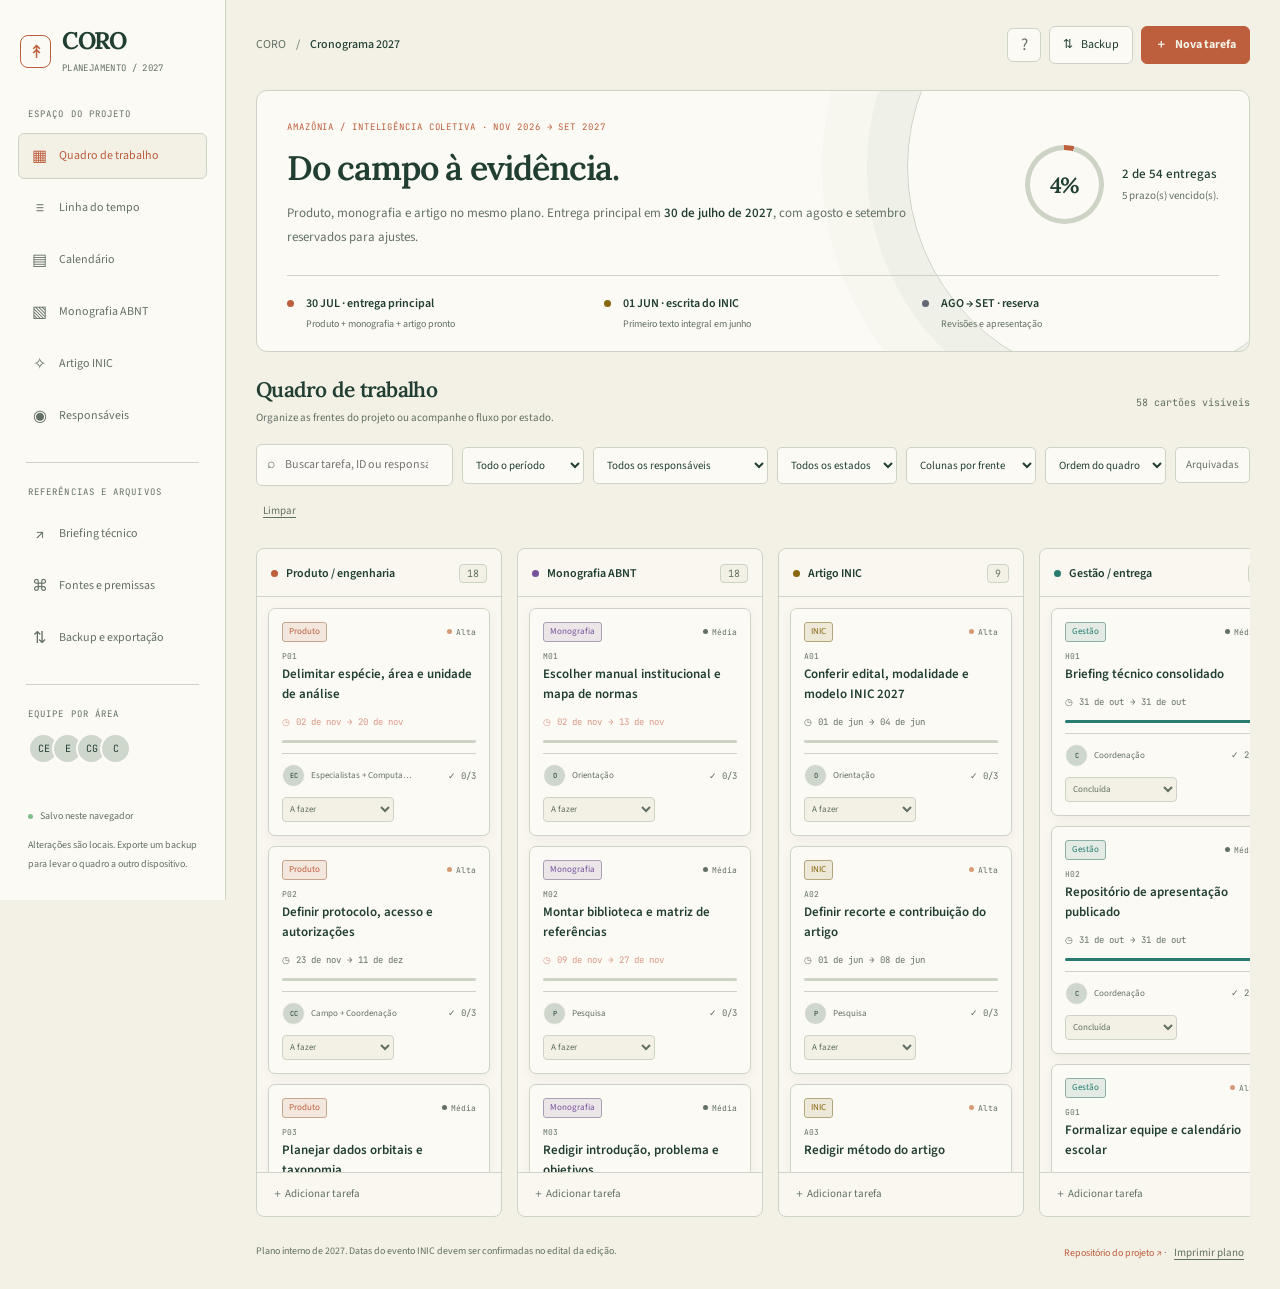
==== commit cb400e02: "feat: publica cronograma interativo 2027 com monografia e INIC" ====
--- a/index.html
+++ b/index.html
@@ -1,20 +1,14 @@
-<!doctype html><html lang="pt-BR"><head><meta charset="utf-8"><meta name="viewport" content="width=device-width,initial-scale=1"><meta name="theme-color" content="#f3f0e6"><meta name="description" content="Briefing técnico navegável — CORO. Tecnologias, telas, arquitetura, métodos e critérios de aceite."><title>CORO — Briefing técnico navegável</title><style>
-:root{--bg:#f3f0e6;--panel:#fcfaf4;--ink:#203e31;--muted:#627064;--line:#cdd3c5;--accent:#bd5e3c;--second:#315b3f;--mono:ui-monospace,SFMono-Regular,Consolas,monospace;--sans:Inter,"Segoe UI",Arial,sans-serif;--serif:Georgia,"Times New Roman",serif;color-scheme:light}*{box-sizing:border-box}html{scroll-behavior:smooth;scroll-padding-top:95px}body{margin:0;background:var(--bg);color:var(--ink);font:14px/1.7 var(--sans)}button,input,select{font:inherit;color:inherit}button,a,input,select{-webkit-tap-highlight-color:transparent}button,a{touch-action:manipulation}button{cursor:pointer}a{color:inherit;text-decoration:none}button:disabled{opacity:.4;cursor:default}button:focus-visible,a:focus-visible,input:focus-visible,select:focus-visible{outline:3px solid var(--second);outline-offset:4px}::selection{background:var(--accent);color:var(--bg)}.container{width:min(1240px,calc(100% - 96px));margin:auto}.skip{position:fixed;left:15px;top:-100px;z-index:100;background:var(--accent);color:var(--bg);padding:12px}.skip:focus{top:12px}.sr-only{position:absolute;width:1px;height:1px;overflow:hidden;clip-path:inset(50%);white-space:nowrap}header{position:sticky;top:0;z-index:20;background:var(--bg);border-bottom:1px solid var(--line)}.nav{height:80px;display:flex;align-items:center;gap:36px}.brand{font-size:23px;font-weight:850;letter-spacing:-.06em;display:flex;align-items:center;gap:12px;white-space:nowrap}.brand-icon{height:29px;width:29px;border:1px solid var(--accent);display:grid;place-items:center;color:var(--accent);border-radius:8px;font:18px var(--mono);transform:rotate(-8deg)}.brand small{font:7px/1.6 var(--mono);letter-spacing:.1em;white-space:normal;color:var(--muted);border-left:1px solid var(--line);padding-left:12px;margin-left:5px}.navlinks{margin-left:auto;display:flex;gap:25px;color:var(--muted);font-size:10px}.navlinks a:hover{color:var(--accent)}.menu-btn{display:none;border:1px solid var(--line);background:var(--panel);padding:7px 10px;border-radius:6px}.nav-export{border:1px solid var(--line);background:var(--panel);padding:9px 13px;font:9px var(--mono);border-radius:5px;color:var(--accent)}.eyebrow{font:9px/1.7 var(--mono);letter-spacing:.12em;text-transform:uppercase;color:var(--accent);display:block;margin-bottom:20px}.hero{position:relative;overflow:hidden;border-bottom:1px solid var(--line);padding:67px 0 0}.hero:before{content:"";position:absolute;inset:0;background-image:radial-gradient(var(--line) .7px,transparent .7px);background-size:23px 23px;opacity:.3;pointer-events:none}.hero-grid{display:grid;grid-template-columns:1.08fr 1fr;gap:35px;align-items:center;position:relative}.hero h1{font-size:clamp(40px,4.6vw,68px);line-height:1.06;letter-spacing:-.06em;font-weight:700;margin:0 0 25px;white-space:pre-line}.hero h1 em{font-style:normal;color:var(--accent)}.hero p{max-width:460px;font-size:14px;color:var(--muted);line-height:1.9}.hero-actions{display:flex;gap:12px;margin:29px 0 27px;flex-wrap:wrap}.btn{padding:12px 17px;border:1px solid var(--line);border-radius:5px;display:inline-flex;align-items:center;justify-content:center;gap:9px;background:var(--panel);color:var(--ink);font-size:11px;line-height:1.5;transition:transform .2s,border-color .2s}.btn:hover{border-color:var(--accent);transform:translateY(-2px)}.btn.primary{background:var(--accent);border-color:var(--accent);color:var(--bg);font-weight:700}.hero-diagram{min-width:0;position:relative}.hero-diagram svg{display:block;width:100%;height:auto}.diagram-caption{font:8px/1.8 var(--mono);color:var(--muted);border-left:1px solid var(--accent);padding-left:13px;margin:15px 0 10px}.hero-strip{position:relative;display:flex;gap:50px;border-top:1px solid var(--line);margin-top:40px;padding:25px 0}.hero-strip b{font:26px var(--mono);display:block;line-height:1.2}.hero-strip span{font:8px var(--mono);letter-spacing:.06em;color:var(--muted);text-transform:uppercase}.edition{margin-left:auto;max-width:220px;font:8px/1.8 var(--mono);color:var(--muted);text-align:right}.section{padding:64px 0;border-bottom:1px solid var(--line)}.section.alt{background:var(--panel)}.section-head{display:grid;grid-template-columns:1.1fr .9fr;gap:60px;align-items:end;margin-bottom:35px}.section-head h2{font-size:39px;line-height:1.15;letter-spacing:-.045em;margin:0;font-weight:600}.section-head p{font-size:12px;color:var(--muted);line-height:1.9;margin:0;max-width:460px}.section-head .eyebrow{margin-bottom:14px}.scope-grid{display:grid;grid-template-columns:repeat(3,1fr);gap:27px}.scope-item{border-top:2px solid var(--second);padding:22px 0}.scope-item h3{font-size:22px;letter-spacing:-.035em;margin:0 0 13px}.scope-item p{font-size:12px;color:var(--muted);margin:0}.scope-note{padding:18px 21px;border:1px solid var(--line);background:var(--panel);border-left:3px solid var(--accent);font-size:12px;color:var(--muted);margin-top:12px}.scope-note strong{color:var(--ink)}.subheading{font:9px var(--mono);letter-spacing:.09em;text-transform:uppercase;color:var(--accent);margin:30px 0 16px}.flow{display:grid;grid-template-columns:repeat(5,1fr);gap:20px}.flow-item{border-top:1px solid var(--line);padding-top:16px}.flow-item small{font:9px var(--mono);color:var(--accent)}.flow-item h3{font-size:18px;font-weight:550;letter-spacing:-.03em;margin:11px 0}.flow-item p{font-size:11px;color:var(--muted);margin:0}.explorer{display:grid;grid-template-columns:270px 1fr;border:1px solid var(--line);border-radius:8px;overflow:hidden}.sidebar{background:var(--panel);border-right:1px solid var(--line);min-width:0}.search-area{padding:17px;border-bottom:1px solid var(--line)}.search-area input{width:100%;border:1px solid var(--line);border-radius:5px;padding:10px 12px;font-size:11px;background:var(--bg)}.filters{display:flex;gap:6px;flex-wrap:wrap;margin-top:12px}.chip{font:9px var(--mono);border:1px solid var(--line);border-radius:4px;background:var(--bg);padding:6px 8px;line-height:1.5;color:var(--muted)}.chip[aria-pressed=true]{border-color:var(--accent);color:var(--accent)}.search-count{font:8px var(--mono);color:var(--muted);margin:11px 0 0}.screen-list{max-height:750px;overflow:auto;padding:9px;scrollbar-width:thin;scrollbar-color:var(--line) transparent}.screen-button{width:100%;display:flex;gap:12px;text-align:left;border:1px solid transparent;background:transparent;color:var(--muted);font-size:11px;line-height:1.5;padding:10px 9px;border-radius:5px;margin-bottom:3px}.screen-button span:first-child{font:9px var(--mono);color:var(--second);width:27px;flex-shrink:0;padding-top:3px}.screen-button.active{border-color:var(--line);background:var(--bg);color:var(--accent)}.screen-button:hover{border-color:var(--line)}.workspace{padding:26px;min-width:0;background:var(--bg)}.detail-top{display:flex;justify-content:space-between;gap:25px;align-items:center;margin-bottom:17px}.badge{font:8px var(--mono);text-transform:uppercase;color:var(--accent);border:1px solid var(--line);padding:5px 8px;border-radius:3px;display:inline-block}.detail-top h3{font-size:26px;letter-spacing:-.04em;font-weight:600;line-height:1.2;margin:12px 0 6px}.detail-top code{font:10px var(--mono);color:var(--muted);overflow-wrap:anywhere}.next-btn{font-size:10px;flex-shrink:0;padding:8px 12px}.screen-goal{font-size:12px;line-height:1.8;color:var(--muted);margin:0 0 20px}.mock-frame{border:1px solid var(--line);border-radius:6px;overflow:hidden;margin-bottom:22px;background:var(--panel)}.mock-bar{height:28px;display:flex;align-items:center;gap:5px;padding:0 11px;border-bottom:1px solid var(--line);font:8px var(--mono);color:var(--muted)}.mock-bar i{width:5px;height:5px;background:var(--line);border-radius:50%}.mock-bar span{margin-left:9px;white-space:nowrap;overflow:hidden;text-overflow:ellipsis}.mock{padding:20px;min-height:240px;position:relative}.mock-top{display:flex;align-items:center;justify-content:space-between;margin-bottom:20px;font-size:8px;color:var(--muted)}.mock-top b{font-weight:800;font-size:13px;letter-spacing:-.05em;color:var(--accent)}.mock-headline{font-size:20px;line-height:1.2;letter-spacing:-.035em;font-weight:600;margin:0 0 15px}.mock-content{display:grid;grid-template-columns:1.3fr 1fr;gap:20px}.mock-rows{margin:0;padding:0;list-style:none}.mock-rows li{padding:9px 10px;border:1px solid var(--line);border-radius:3px;font-size:9px;display:flex;justify-content:space-between;margin-bottom:6px;gap:15px}.mock-rows small{color:var(--accent);font:7px var(--mono);padding-top:3px}.mock-state{border:1px solid var(--line);border-radius:5px;padding:14px;background:var(--bg)}.mock-state>span{font:7px var(--mono);color:var(--muted);display:block;margin-bottom:10px}.mock-state b{font-size:18px;color:var(--accent);font-weight:500;letter-spacing:-.03em}.mock-state p{font-size:9px;line-height:1.7;color:var(--muted);margin:10px 0 0}.mock-actions{display:flex;gap:6px;flex-wrap:wrap;margin-top:17px}.mock-action{font-size:8px;border:1px solid var(--line);border-radius:3px;padding:7px 9px;background:var(--bg);color:var(--ink)}.mock-action:first-child{border-color:var(--accent);color:var(--accent)}.mock-caption{font:8px/1.7 var(--mono);color:var(--muted);margin:0 0 24px}.spec-grid{display:grid;grid-template-columns:1fr 1fr 1fr;gap:20px}.spec h4{font:8px var(--mono);text-transform:uppercase;letter-spacing:.07em;color:var(--accent);margin:0 0 12px}.spec ul{list-style:none;margin:0;padding:0}.spec li{font-size:11px;color:var(--muted);margin-bottom:7px;padding-left:11px;position:relative;line-height:1.7}.spec li:before{content:'·';color:var(--accent);position:absolute;left:0}.contract{margin-top:20px;padding-top:18px;border-top:1px solid var(--line)}.contract code{font:10px/1.8 var(--mono);overflow-wrap:anywhere;color:var(--second)}.accept{border:1px solid var(--line);border-left:2px solid var(--accent);background:var(--panel);padding:12px 14px;font-size:11px;color:var(--muted);line-height:1.8}.tech-links{display:flex;gap:7px;flex-wrap:wrap}.tech-links button{font:8px var(--mono);border:1px solid var(--line);background:var(--panel);padding:5px 7px;border-radius:3px;color:var(--muted)}.global-states{display:grid;grid-template-columns:repeat(3,1fr);gap:16px;margin-top:25px}.global-states article{border:1px solid var(--line);border-radius:5px;padding:18px}.global-states h3{font-size:13px;margin:0 0 8px;font-weight:550}.global-states p{font-size:11px;color:var(--muted);margin:0}.tech-filters{display:flex;gap:8px;flex-wrap:wrap;margin-bottom:25px}.tech-grid{display:grid;grid-template-columns:repeat(3,1fr);gap:20px}.tech-card{border:1px solid var(--line);border-radius:6px;background:var(--panel);padding:23px;scroll-margin-top:110px;position:relative}.tech-card:before{content:'';position:absolute;left:23px;top:-1px;width:32px;height:2px;background:var(--accent)}.tech-card small{font:8px var(--mono);text-transform:uppercase;color:var(--accent)}.tech-card h3{font-size:21px;font-weight:550;line-height:1.3;letter-spacing:-.035em;margin:14px 0}.tech-card p{font-size:12px;color:var(--muted);line-height:1.85}.tech-card dl{margin:19px 0 0}.tech-card dt{font:8px var(--mono);color:var(--second);text-transform:uppercase;margin-top:14px;margin-bottom:5px}.tech-card dd{font-size:10px;color:var(--muted);line-height:1.8;margin:0}.tech-card a{font:8px var(--mono);display:inline-block;margin-top:19px;color:var(--accent)}.stack-note{border-left:2px solid var(--second);padding-left:15px;font-size:11px;color:var(--muted);margin-top:26px}.data-grid{display:grid;grid-template-columns:1fr 1fr;gap:30px}.data-table{width:100%;border-collapse:collapse;font-size:11px}.data-table th{text-align:left;font:8px var(--mono);letter-spacing:.08em;color:var(--accent);padding:14px;background:var(--panel);border:1px solid var(--line)}.data-table td{padding:15px;border:1px solid var(--line);color:var(--muted);vertical-align:top;line-height:1.8}.data-table td:first-child{color:var(--ink);min-width:130px}.data-table code{font:9px var(--mono);overflow-wrap:anywhere;color:var(--second)}.method-card{border:1px solid var(--line);padding:21px;border-radius:5px;background:var(--panel);margin-bottom:17px;break-inside:avoid}.method-card h3{font-size:16px;font-weight:550;letter-spacing:-.025em;margin:0 0 12px}.method-card code{font:11px/1.9 var(--mono);display:block;overflow-wrap:anywhere;color:var(--accent)}.method-card p{font-size:11px;line-height:1.8;color:var(--muted);margin:13px 0 0}.lab{display:grid;grid-template-columns:.8fr 1.2fr;border:1px solid var(--line);border-radius:8px;overflow:hidden;background:var(--panel)}.lab-controls{padding:28px;border-right:1px solid var(--line)}.lab-controls h3{font-size:23px;line-height:1.25;letter-spacing:-.04em;margin:0 0 15px;font-weight:550}.lab-controls p{font-size:11px;color:var(--muted);line-height:1.9;margin:0 0 23px}.control{margin-bottom:20px}.control label{display:flex;justify-content:space-between;gap:20px;font-size:11px;line-height:1.6}.control output{color:var(--accent);font:11px var(--mono)}.control input[type=range]{width:100%;margin-top:12px;accent-color:var(--accent)}.control select,.control input[type=number]{width:100%;border:1px solid var(--line);background:var(--bg);padding:9px;margin-top:9px;border-radius:4px}.lab-output{padding:28px;min-width:0;align-content:center;display:grid;gap:14px}.lab-output svg{display:block;width:100%;height:auto}.lab-summary{font:10px/1.9 var(--mono);color:var(--muted);border-top:1px solid var(--line);padding-top:16px}.metrics-row{display:grid;grid-template-columns:repeat(3,1fr);gap:15px;margin-bottom:15px}.mini-metric{border:1px solid var(--line);border-radius:4px;padding:14px}.mini-metric span{font:8px var(--mono);color:var(--muted);display:block;line-height:1.6}.mini-metric b{font:24px var(--mono);color:var(--accent);display:block;margin-top:10px}.matrix{display:grid;grid-template-columns:1fr 1fr;gap:7px;max-width:350px;margin:auto;width:100%}.matrix div{padding:20px;border:1px solid var(--line);background:var(--bg)}.matrix small{font:8px var(--mono);color:var(--muted)}.matrix b{font:30px var(--mono);display:block;color:var(--accent)}.vote-buttons{display:grid;gap:8px}.vote-buttons button{padding:11px;text-align:left;font-size:11px;background:var(--bg);border:1px solid var(--line);border-radius:4px}.vote-buttons button[aria-pressed=true]{border-color:var(--accent);color:var(--accent)}.team-grid{display:grid;grid-template-columns:repeat(3,1fr);gap:24px}.team-card{padding:21px;border-top:2px solid var(--second);background:var(--panel)}.team-card h3{font-size:20px;font-weight:550;letter-spacing:-.035em;margin:0 0 12px}.team-card p{font-size:12px;color:var(--muted);line-height:1.85;margin:0}.delivery-grid{display:grid;grid-template-columns:1.2fr 1fr;gap:45px}.checks{display:grid;gap:14px}.check{display:flex;gap:12px;font-size:12px;align-items:flex-start;color:var(--muted)}.check input{margin-top:5px;accent-color:var(--accent);width:15px;height:15px;flex-shrink:0}.decisions{padding:22px;border:1px solid var(--line);background:var(--panel);border-radius:5px}.decisions h3{font-size:20px;letter-spacing:-.035em;font-weight:550;margin:0 0 15px}.decisions ul{margin:0;padding-left:17px;font-size:12px;color:var(--muted);line-height:1.9}.decisions li{margin-bottom:10px}.review-count{font:9px var(--mono);color:var(--accent);margin-top:18px}.phases{display:grid;grid-template-columns:repeat(4,1fr);gap:26px;margin-top:35px}.phase{border-top:1px solid var(--line);padding-top:18px}.phase small{font:8px var(--mono);color:var(--accent)}.phase h3{font-size:18px;font-weight:550;margin:12px 0 9px}.phase p{font-size:11px;color:var(--muted);margin:0}.history-grid{display:grid;grid-template-columns:1fr 1fr;gap:40px}.history-grid ul{margin:0;padding-left:17px;color:var(--muted);font-size:11px;line-height:2}.identity-swatch{display:flex;gap:7px;margin:16px 0}.identity-swatch i{width:36px;height:24px;border:1px solid var(--line);border-radius:3px}.history-grid h3{font-size:18px;font-weight:550;margin:0 0 12px}.history-grid p{font-size:12px;color:var(--muted);line-height:1.9}.references{display:grid;grid-template-columns:repeat(4,1fr);gap:8px 23px;margin-top:30px}.references a{font:9px/1.7 var(--mono);border-bottom:1px solid var(--line);padding:10px 0;color:var(--muted)}.references a:hover{color:var(--accent)}.closing{display:flex;justify-content:space-between;align-items:center;gap:30px;margin-top:35px;padding-top:30px;border-top:1px solid var(--line)}.closing h2{font-size:30px;letter-spacing:-.04em;font-weight:550;line-height:1.2;margin:0 0 10px}.closing p{font-size:11px;color:var(--muted);margin:0}.closing-actions{display:flex;gap:10px;flex-wrap:wrap}footer{padding:25px 0;font:8px/1.9 var(--mono);color:var(--muted)}.footer-inner{display:flex;justify-content:space-between;gap:30px}.toast{position:fixed;bottom:25px;left:50%;transform:translate(-50%,20px);max-width:calc(100% - 32px);padding:12px 20px;border:1px solid var(--accent);background:var(--panel);color:var(--ink);font-size:11px;z-index:50;border-radius:6px;opacity:0;pointer-events:none;transition:.2s}.toast.show{opacity:1;transform:translate(-50%,0)}dialog{background:var(--panel);color:var(--ink);border:1px solid var(--line);border-radius:10px;padding:30px;max-width:580px;width:calc(100% - 32px)}dialog::backdrop{background:#000a;backdrop-filter:blur(5px)}dialog h2{font-size:26px;letter-spacing:-.035em;margin:0 0 20px}dialog p{font-size:12px;line-height:1.9;color:var(--muted)}.print-appendix{display:none}noscript{display:block;background:var(--accent);color:var(--bg);padding:14px;text-align:center}
-body[data-theme=coro] h1,body[data-theme=coro] .section-head h2{font-family:var(--serif);font-weight:400;letter-spacing:-.055em}body[data-theme=coro] .hero:before{background-image:repeating-linear-gradient(90deg,transparent,transparent 79px,var(--line) 80px);opacity:.22}body[data-theme=mesaar] .hero h1{font-weight:750}body[data-theme=mesaar] .btn,body[data-theme=mesaar] .lab,body[data-theme=mesaar] .tech-card{box-shadow:3px 3px 0 #282b28;border:1px solid #282b28;border-radius:6px}body[data-theme=mesaar] .btn.primary{background:#74dba0;color:#20342b}body[data-theme=esp32] .hero h1{font-family:var(--serif);font-weight:700;letter-spacing:-.055em;font-size:clamp(48px,5.8vw,83px);color:#fff1d7}body[data-theme=esp32] .hero{background:radial-gradient(ellipse at 80% 80%,#6b255230,transparent 65%)}body[data-theme=esp32] .btn,body[data-theme=esp32] .chip{border-radius:30px}body[data-theme=esp32] .brand{font-family:var(--serif);font-size:29px}body[data-theme=esp32] .section-head h2{font-family:var(--serif);font-size:43px}body[data-theme=cubesat] .btn.primary{background:linear-gradient(135deg,#d6ff9d,#c7ff70);box-shadow:0 0 30px #c7ff7016}body[data-theme=cubesat] .hero:before{background-image:radial-gradient(#d1c8ff 1px,transparent 1px);background-size:70px 57px;opacity:.12}body[data-theme=ionolab] .hero:before{background-image:linear-gradient(var(--line) 1px,transparent 1px),linear-gradient(90deg,var(--line) 1px,transparent 1px);background-size:50px 50px;opacity:.15}
-@media(min-width:1600px){.hero{padding-top:85px}.hero h1{font-size:76px}.section{padding:80px 0}}@media(max-width:1100px){.container{width:calc(100% - 52px)}.nav{gap:22px}.navlinks{gap:17px}.brand{font-size:20px}.brand small{display:none}.tech-grid{grid-template-columns:1fr 1fr}.hero h1{font-size:50px}.hero-grid{gap:20px}.section-head{gap:30px}.explorer{grid-template-columns:235px 1fr}.workspace{padding:22px}.mock-content{gap:12px}.mock{padding:17px}.references{grid-template-columns:repeat(3,1fr)}}@media(max-width:760px){html{scroll-padding-top:80px}.container{width:calc(100% - 36px)}.nav{height:68px;gap:13px}.brand{font-size:22px}.brand small{display:block;font-size:6px}.navlinks{position:absolute;top:68px;left:0;right:0;background:var(--panel);padding:20px;border-bottom:1px solid var(--line);display:none;flex-wrap:wrap;font-size:12px;gap:20px}.navlinks.open{display:flex}.menu-btn{display:block;margin-left:auto}.nav-export{display:none}.hero{padding-top:40px}.hero-grid{grid-template-columns:1fr;gap:15px}.hero h1{font-size:48px;max-width:550px;line-height:1.06}.hero p{font-size:13px}.eyebrow{font-size:8px;margin-bottom:20px}.hero-diagram{max-width:520px;width:100%;margin:auto}.hero-actions{margin-top:25px}.diagram-caption{font-size:8px}.hero-strip{margin-top:24px;padding:22px 0;gap:35px}.hero-strip b{font-size:23px}.hero-strip span{font-size:7px}.edition{display:none}.section{padding:43px 0}.section-head{grid-template-columns:1fr;gap:20px;margin-bottom:27px}.section-head h2{font-size:33px}.section-head p{font-size:12px;line-height:1.9}.scope-grid{grid-template-columns:1fr;gap:8px}.scope-item{padding:20px 0}.scope-item h3{font-size:21px}.scope-item p{font-size:12px}.scope-note{padding:17px;font-size:11px}.flow{grid-template-columns:1fr 1fr;gap:22px}.flow-item:last-child{grid-column:1/-1}.flow-item h3{font-size:17px}.explorer{grid-template-columns:1fr}.sidebar{border-right:0;border-bottom:1px solid var(--line)}.screen-list{max-height:190px;padding:8px;display:grid;grid-template-columns:1fr 1fr;gap:3px}.screen-button{font-size:10px;padding:8px}.search-area{padding:17px}.workspace{padding:21px 17px}.detail-top{gap:15px;align-items:flex-start}.detail-top h3{font-size:23px}.next-btn{font-size:9px;padding:7px 9px;max-width:82px}.badge{font-size:7px}.mock{padding:15px;min-height:250px}.mock-content{grid-template-columns:1fr .9fr;gap:10px}.mock-headline{font-size:18px}.mock-state{padding:11px}.mock-state b{font-size:16px}.mock-state p{font-size:8px}.mock-rows li{font-size:8px;padding:8px}.mock-rows small{font-size:6px}.spec-grid{grid-template-columns:1fr;gap:18px}.spec ul{display:flex;gap:10px 16px;flex-wrap:wrap}.spec li{font-size:11px;margin:0}.spec h4{margin-bottom:8px}.contract code{font-size:9px}.global-states{grid-template-columns:1fr 1fr;gap:12px}.global-states article{padding:15px}.global-states h3{font-size:12px}.global-states p{font-size:10px}.tech-grid{grid-template-columns:1fr;gap:18px}.tech-card{padding:23px}.tech-card h3{font-size:22px}.tech-card p{font-size:12px}.tech-card dd{font-size:11px}.tech-card a{font-size:9px}.tech-filters{gap:6px}.chip{font-size:8px}.data-grid{grid-template-columns:1fr;gap:25px}.data-table{font-size:10px}.data-table th,.data-table td{padding:12px}.data-table td:first-child{min-width:100px}.lab{grid-template-columns:1fr}.lab-controls{padding:22px;border-right:0;border-bottom:1px solid var(--line)}.lab-output{padding:22px}.metrics-row{gap:8px}.mini-metric{padding:12px}.mini-metric b{font-size:22px}.mini-metric span{font-size:7px}.lab-summary{font-size:9px}.team-grid{grid-template-columns:1fr 1fr;gap:16px}.team-card{padding:18px}.team-card h3{font-size:18px}.team-card p{font-size:11px}.delivery-grid{grid-template-columns:1fr;gap:27px}.phases{grid-template-columns:1fr 1fr;gap:27px}.history-grid{grid-template-columns:1fr;gap:25px}.references{grid-template-columns:1fr 1fr;gap:0 20px}.closing{display:block}.closing h2{font-size:27px}.closing-actions{margin-top:23px}.footer-inner{display:block}.footer-inner span{display:block;margin-top:12px}body[data-theme=esp32] .hero h1{font-size:59px}body[data-theme=esp32] .section-head h2{font-size:35px}}@media(max-width:360px){.hero h1{font-size:42px}.container{width:calc(100% - 28px)}.brand small{display:none}.hero-strip{gap:22px}.mock-content{grid-template-columns:1fr}.mock-state{display:none}.team-grid{grid-template-columns:1fr}.screen-list{grid-template-columns:1fr}.section-head h2{font-size:30px}}
-@media(prefers-reduced-motion:reduce){html{scroll-behavior:auto}*,*:before,*:after{animation:none!important;transition:none!important}}
-@media print{*{print-color-adjust:exact;-webkit-print-color-adjust:exact}header,.hero-actions,.hero-diagram,.explorer,.global-states,.tech-filters,.lab,.checks,.review-count,.closing,.toast,dialog,footer,.skip{display:none!important}body{background:white;color:#212121;font-size:10pt}.container{width:100%}.hero{padding:25px 0;background:white!important}.hero:before{display:none}.hero-grid{display:block}.hero h1{color:#26212a!important;font-size:38px!important}.hero p,.scope-item p,.section-head p,.flow-item p,.team-card p,.phase p,.history-grid p,.history-grid ul{color:#555;font-size:10px}.hero-strip b{color:#222}.section{padding:24px 0;background:white!important;break-before:auto}.section-head{margin-bottom:20px}.section-head h2{font-size:26px!important;color:#333}.eyebrow,.subheading{color:#734a7a}.scope-note,.tech-card,.method-card,.team-card,.decisions{background:#faf8f5;color:#333;border-color:#ccc}.scope-note,.decisions ul{color:#555}.scope-note strong{color:#333}.scope-grid{gap:25px}.scope-item h3{font-size:18px}.flow{gap:17px}.flow-item h3{font-size:15px}.tech-grid{grid-template-columns:1fr 1fr;gap:15px}.tech-card{padding:17px;break-inside:avoid;box-shadow:none!important}.tech-card h3{font-size:18px}.tech-card p,.tech-card dd{font-size:10px;color:#555}.tech-card dt,.tech-card a,.tech-card small{color:#805078}.method-card{padding:17px}.method-card code{color:#6f4277;font-size:10px}.method-card p{color:#555;font-size:10px}.data-grid{display:block}.data-table{font-size:10px}.data-table th{color:#774a72;background:#f3eff4}.data-table td,.data-table td:first-child{color:#555;border-color:#ccc}.team-grid{gap:15px}.team-card h3{font-size:17px}.delivery-grid{display:block}.decisions{margin-bottom:20px}.decisions h3{font-size:18px}.phases{gap:20px}.phase h3{font-size:16px}.references{grid-template-columns:1fr 1fr}.references a{color:#71496f;font-size:8px}.history-grid{gap:25px}.print-appendix{display:block;padding:25px 0}.print-appendix h2{font-size:25px;margin:0 0 20px;color:#333}.print-screen{border-top:1px solid #ccc;padding:17px 0;break-inside:avoid}.print-screen h3{font-size:16px;color:#4a3452;margin:0 0 6px}.print-screen p{font-size:10px;color:#555;line-height:1.7}.print-screen code{font-size:9px;color:#764775;overflow-wrap:anywhere}.print-screen strong{color:#333}}
-</style><style id="friendly-typography">@font-face{font-family:'Lora';font-style:normal;font-weight:400 700;font-display:swap;src:url([data-uri]) format('woff')}
+<!doctype html><html lang="pt-BR"><head><meta charset="utf-8"><meta name="viewport" content="width=device-width,initial-scale=1"><meta name="theme-color" content="#f3f0e6"><meta name="description" content="CORO — cronograma interativo, monografia ABNT e artigo INIC. Entrega em julho de 2027 e reserva até setembro."><title>CORO · Cronograma 2027</title><style>
+@font-face{font-family:'Lora';font-style:normal;font-weight:400 700;font-display:swap;src:url([data-uri]) format('woff')}
 @font-face{font-family:'Source Sans 3';font-style:normal;font-weight:200 900;font-display:swap;src:url([data-uri]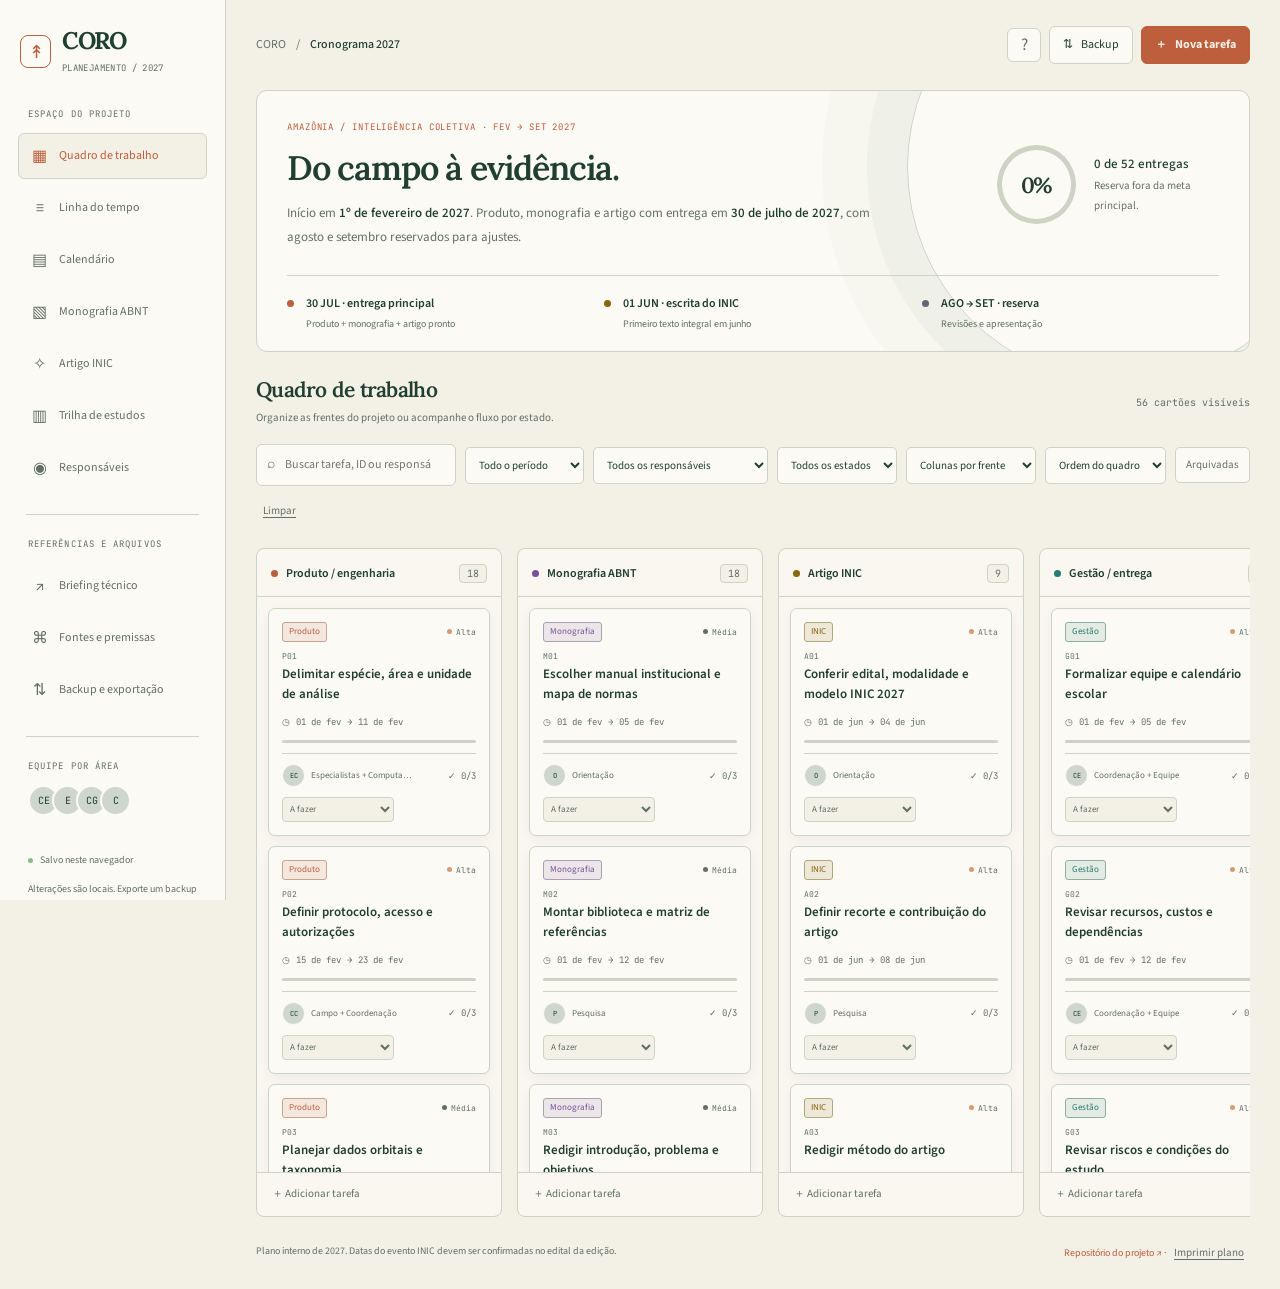
==== commit 00222ab3: "feat: adiciona trilha de estudos e revisa cronograma para fevereiro de 2027" ====
--- a/index.html
+++ b/index.html
@@ -8,6 +8,10 @@
 @media(max-width:360px){.hero{padding:20px 17px 0}.hero h1{font-size:25px}.progress-ring{width:46px;height:46px}.progress-ring b{font-size:14px}.hero-main{gap:10px}.main{padding-left:13px;padding-right:13px}.milestone small{display:block;margin-left:0}.hero-description{font-size:12px}.top-actions .help-btn{display:none}.board{margin-right:-13px;padding-right:13px;grid-auto-columns:270px}.field-row{grid-template-columns:1fr}.academic-banner{padding:19px}body[data-theme=esp32] .hero h1{font-size:29px}}
 @media(prefers-reduced-motion:reduce){*,*:before,*:after{scroll-behavior:auto!important;animation:none!important;transition:none!important}}
 @media print{*{print-color-adjust:exact;-webkit-print-color-adjust:exact}.sidebar,.sidebar-scrim,.topbar,.hero,.workspace-head,.filters,#workspace,.workspace-foot,dialog,.toast{display:none!important}.app{display:block}.main{padding:0}body{background:white;color:#222;font-size:10pt}.print-area{display:block}.print-area h1{font-size:26pt;margin:0 0 13px}.print-area h2{font-size:17pt;margin:23px 0 12px;color:#3c2e49}.print-area p{font-size:9pt;line-height:1.65}.print-task{border-top:1px solid #ccc;padding:14px 0;break-inside:avoid}.print-task h3{font-size:12pt;margin:0 0 7px;color:#3c2e49}.print-task p,.print-task li{font-size:9pt;line-height:1.7;color:#555}.print-task ul{padding-left:19px}.print-area a{color:#624d76}.print-area code{font-size:8pt}.print-subtitle{color:#555;font-size:10pt!important}}
+.study-hero{border:1px solid var(--line);background:var(--panel);border-radius:10px;padding:28px;display:grid;grid-template-columns:1fr 180px;gap:35px;position:relative;overflow:hidden}.study-hero h3{font-size:32px;line-height:1.2;margin:0 0 15px;max-width:650px}.study-hero p{font-size:13px;color:var(--muted);max-width:620px;line-height:1.9;margin:0}.study-stats{display:flex;flex-wrap:wrap;gap:21px;margin-top:23px;color:var(--muted);font-size:11px}.study-stats b{font:20px var(--display);font-weight:600;color:var(--ink);margin-right:5px}.study-progress{border-left:1px solid var(--line);padding-left:26px;display:flex;flex-direction:column;justify-content:center}.study-progress strong{font:41px var(--display);color:var(--accent);letter-spacing:-.04em}.study-progress small{font:10px var(--mono);color:var(--muted);margin:5px 0 14px}.study-progress [role=progressbar]{height:4px;background:var(--line);border-radius:4px;overflow:hidden}.study-progress i{height:100%;display:block;background:var(--accent)}.study-progress>span{font-size:10px;color:var(--muted);line-height:1.8;margin-top:14px}.study-toolbar{display:flex;justify-content:space-between;gap:20px;align-items:center;margin:24px 0 15px}.study-toolbar nav{display:flex;gap:8px;flex-wrap:wrap}.study-filters{display:flex;gap:16px;align-items:center;flex-wrap:wrap;margin:0 0 20px}.study-filters .search{max-width:350px}.study-filters select{padding:8px 10px;background:var(--panel);border:1px solid var(--line);border-radius:5px;font-size:11px}.study-route{list-style:none;padding:0;margin:0;display:grid;gap:13px}.study-module{border:1px solid var(--line);border-radius:8px;background:var(--panel);overflow:hidden}.study-module summary{display:flex;gap:19px;align-items:center;padding:23px;cursor:pointer;list-style:none}.study-module summary::-webkit-details-marker{display:none}.study-module summary:focus-visible{outline:2px solid var(--accent);outline-offset:-4px}.study-step{font:16px var(--mono);color:var(--accent);background:var(--bg);width:44px;height:44px;display:grid;place-items:center;border:1px solid var(--line);border-radius:7px;flex-shrink:0}.study-module-title{flex:1;min-width:0}.study-module-title small{font:9px/1.6 var(--mono);color:var(--muted);display:block;margin-bottom:7px}.study-module-title b{font:600 18px/1.4 var(--display);letter-spacing:-.025em}.study-module-state{font-size:10px;color:var(--muted);white-space:nowrap}.study-module.studied .study-module-state{color:var(--accent)}.study-module[open] summary{border-bottom:1px solid var(--line)}.study-module-body{padding:23px 27px}.study-module-columns{display:grid;grid-template-columns:1fr 1fr;gap:35px}.study-module-body h4{font-size:15px;margin:0 0 11px;letter-spacing:-.02em}.study-module-body h4:not(:first-child){margin-top:24px}.study-module-body ul{padding-left:17px;margin:0;font-size:12px;color:var(--muted);line-height:2}.study-module-body p{font-size:12px;color:var(--muted);line-height:1.9;margin:0}.study-checks li::marker{color:var(--accent)}.study-source{display:flex;align-items:center;justify-content:space-between;gap:16px;padding:11px 13px;background:var(--bg);border:1px solid var(--line);border-radius:5px;margin-bottom:8px;transition:border-color .15s}.study-source:hover{border-color:var(--accent)}.study-source b{font-size:11px;font-weight:600;line-height:1.6;display:block}.study-source small{font-size:9px;color:var(--muted);line-height:1.8;display:block;margin-top:2px}.study-source>span:last-child{color:var(--accent);font-size:16px}.study-task-links{display:flex;flex-wrap:wrap;gap:6px}.study-task-links .btn{padding:5px 8px;font:9px var(--mono)}.study-file-links{display:grid;gap:9px;justify-items:start}.study-file-links button{text-align:left;font-size:11px;overflow-wrap:anywhere}.study-module-body footer{display:flex;justify-content:space-between;gap:20px;border-top:1px solid var(--line);padding-top:18px;margin-top:23px;font-size:10px;color:var(--muted);align-items:center}.study-module-body footer label{display:flex;gap:9px;align-items:center;color:var(--ink);font-size:11px;cursor:pointer}.study-module-body input[type=checkbox]{width:17px;height:17px;accent-color:var(--accent)}.study-help{font-size:12px;line-height:1.9;color:var(--muted);max-width:850px;margin:0 0 22px}.study-resource-grid,.study-hardware-grid,.study-file-grid{display:grid;grid-template-columns:repeat(2,minmax(0,1fr));gap:15px}.study-resource-card,.study-hardware,.study-file{border:1px solid var(--line);border-radius:7px;padding:23px;background:var(--panel);min-width:0}.study-resource-card h3,.study-hardware h3,.study-file h3{font-size:21px;line-height:1.3;margin:0 0 13px;overflow-wrap:anywhere}.study-resource-card p,.study-hardware p{font-size:12px;color:var(--muted);line-height:1.9;margin:0 0 16px}.study-resource-card small,.study-hardware small{display:block;color:var(--muted);font-size:10px;line-height:1.8}.study-check-date{display:block;font:8px/1.9 var(--mono);color:var(--muted);margin:11px 0 19px}.study-hardware .study-compat{font-size:11px;border-left:2px solid var(--second);padding-left:11px;margin-top:16px;margin-bottom:12px}.study-hardware a{font-size:11px;color:var(--accent);text-decoration:underline;text-underline-offset:3px}.study-drive{border:1px solid var(--line);border-left:3px solid var(--inic);border-radius:7px;background:var(--panel);padding:26px;margin-top:24px}.study-drive h3{font-size:27px;line-height:1.3;margin:0 0 15px}.study-drive p{font-size:12px;color:var(--muted);line-height:1.9;margin:0;max-width:800px}.study-keywords{display:flex;flex-wrap:wrap;gap:8px;margin:22px 0}.study-keywords span{font-size:10px;border:1px solid var(--line);padding:5px 9px;border-radius:4px;background:var(--bg)}.study-drive footer{display:flex;justify-content:space-between;align-items:center;gap:20px;font-size:10px;color:var(--muted)}.study-file>div{display:flex;justify-content:space-between;align-items:center;margin-bottom:20px}.study-file code{font:9px var(--mono);color:var(--accent);padding:4px 7px;border:1px solid var(--line);border-radius:4px}.study-file>div span{font:9px var(--mono);color:var(--muted)}.study-file h3{font-size:18px;line-height:1.5}.study-file details{margin-top:18px;font-size:11px;color:var(--muted)}.study-file details summary{cursor:pointer}.study-file pre{font:9px/1.8 var(--mono);background:var(--bg);border:1px solid var(--line);padding:12px;overflow:auto;max-height:280px;border-radius:5px;white-space:pre;tab-size:2}.study-backup{display:flex;gap:25px;align-items:center;justify-content:space-between;border-top:1px solid var(--line);padding:24px 0 10px;margin-top:25px}.study-backup h3{font-size:21px;margin:0 0 11px}.study-backup p{font-size:11px;line-height:1.9;color:var(--muted);max-width:620px;margin:0}.study-backup>div:last-child{display:flex;flex-wrap:wrap;gap:8px;justify-content:flex-end;min-width:260px}.sidebar{overflow-y:auto;scrollbar-width:thin;scrollbar-color:var(--line) transparent}.study-hero .eyebrow{font-size:9px}.study-resource-card .btn{margin-top:auto}
+@media(max-width:1100px){.study-toolbar{align-items:flex-start}.study-module-columns{gap:24px}.study-backup{align-items:flex-start}.study-backup>div:last-child{min-width:220px}.study-stats{gap:15px}.study-hero h3{font-size:29px}.study-module-state{font-size:9px}}
+@media(max-width:760px){.study-hero{grid-template-columns:1fr;padding:24px;gap:23px}.study-hero h3{font-size:29px}.study-progress{border-left:0;border-top:1px solid var(--line);padding:20px 0 0}.study-progress strong{font-size:31px}.study-progress>span{font-size:11px}.study-stats{gap:16px;font-size:11px}.study-stats b{font-size:19px}.study-toolbar{display:block}.study-toolbar nav{display:grid;grid-template-columns:1fr 1fr;gap:8px;margin-bottom:12px}.study-toolbar>.btn{width:100%}.study-filters{gap:12px}.study-filters .search{max-width:none;flex-basis:100%}.study-filters select{font-size:12px;max-width:100%}.study-module summary{padding:19px 16px;gap:13px;flex-wrap:wrap}.study-step{width:34px;height:37px;font-size:13px}.study-module-title b{font-size:18px}.study-module-title small{font-size:9px;line-height:1.8}.study-module-state{margin-left:47px;font-size:10px}.study-module-body{padding:22px}.study-module-columns{grid-template-columns:1fr;gap:26px}.study-module-body h4{font-size:17px}.study-module-body ul,.study-module-body p{font-size:13px}.study-source b{font-size:12px}.study-source small{font-size:10px}.study-source{padding:13px}.study-module-body footer{display:block;font-size:11px}.study-module-body footer label{margin-top:17px;font-size:12px;line-height:1.8}.study-resource-grid,.study-hardware-grid,.study-file-grid{grid-template-columns:1fr}.study-resource-card,.study-hardware,.study-file{padding:24px}.study-resource-card h3,.study-hardware h3{font-size:23px}.study-resource-card p,.study-hardware p{font-size:13px}.study-resource-card small,.study-hardware small{font-size:11px}.study-check-date{font-size:9px}.study-help{font-size:13px}.study-drive{padding:24px}.study-drive p{font-size:13px}.study-drive footer{display:block;font-size:11px;line-height:1.8}.study-drive footer .btn{margin-top:17px}.study-keywords span{font-size:11px}.study-backup{display:block}.study-backup p{font-size:12px}.study-backup>div:last-child{justify-content:flex-start;margin-top:20px}.study-file h3{font-size:19px}.study-file details{font-size:12px}.study-file pre{font-size:10px}.study-file-links button{font-size:12px}}
+
 </style><!-- EMBEDDED FONT LICENSES / SIL OPEN FONT LICENSE 1.1
 Copyright 2011 The Lora Project Authors (https://github.com/cyrealtype/Lora-Cyrillic), with Reserved Font Name "Lora".
 
@@ -291,9 +295,9 @@
 FROM, OUT OF THE USE OR INABILITY TO USE THE FONT SOFTWARE OR FROM
 OTHER DEALINGS IN THE FONT SOFTWARE.
 
---></head><body data-theme="coro"><a class="skip" href="#main">Pular para o quadro</a><noscript>Ative o JavaScript para usar o cronograma interativo. O briefing continua disponível em briefing.html.</noscript><div class="app"><button class="sidebar-scrim" id="sidebarScrim" aria-label="Fechar navegação"></button><aside class="sidebar" id="sidebar"><a href="./" class="brand"><span class="brand-mark" aria-hidden="true">↟</span><span>CORO<small>PLANEJAMENTO / 2027</small></span></a><span class="side-label">Espaço do projeto</span><nav class="side-nav" aria-label="Navegação do cronograma"><button data-view="board" class="active" aria-current="page"><span aria-hidden="true">▦</span>Quadro de trabalho</button><button data-view="timeline"><span aria-hidden="true">≡</span>Linha do tempo</button><button data-view="calendar"><span aria-hidden="true">▤</span>Calendário</button><button data-view="monografia"><span aria-hidden="true">▧</span>Monografia ABNT</button><button data-view="inic"><span aria-hidden="true">✧</span>Artigo INIC</button><button data-view="team"><span aria-hidden="true">◉</span>Responsáveis</button></nav><div class="side-divider"></div><span class="side-label">Referências e arquivos</span><nav class="side-nav" aria-label="Documentação e dados"><a href="briefing.html"><span aria-hidden="true">↗</span>Briefing técnico</a><button data-view="sources"><span aria-hidden="true">⌘</span>Fontes e premissas</button><button data-view="settings"><span aria-hidden="true">⇅</span>Backup e exportação</button></nav><div class="side-divider"></div><span class="side-label">Equipe por área</span><div class="side-team" id="sideTeam"></div><div class="side-foot"><div class="save-state"><i id="saveDot"></i><span id="saveState">Salvo neste navegador</span></div><p>Alterações são locais. Exporte um backup para levar o quadro a outro dispositivo.</p></div></aside><main class="main" id="main"><header class="topbar"><div class="breadcrumbs"><button class="icon-button mobile-menu" id="mobileMenu" aria-controls="sidebar" aria-expanded="false" aria-label="Abrir navegação">☰</button><span class="breadcrumb-project">CORO</span><span class="breadcrumb-slash">/</span><strong>Cronograma 2027</strong></div><div class="top-actions"><button class="icon-button help-btn" id="helpButton" aria-label="Como usar o cronograma">?</button><button class="btn backup-btn" data-view="settings"><span aria-hidden="true">⇅</span>Backup</button><button class="btn primary" id="newTask"><span aria-hidden="true">＋</span>Nova tarefa</button></div></header><section class="hero" aria-labelledby="heroTitle"><div class="hero-main"><div><span class="eyebrow">AMAZÔNIA / INTELIGÊNCIA COLETIVA · NOV 2026 → SET 2027</span><h1 id="heroTitle">Do campo à evidência.</h1><p class="hero-description">Produto, monografia e artigo no mesmo plano. Entrega principal em <strong>30 de julho de 2027</strong>, com agosto e setembro reservados para ajustes.</p></div><div class="progress-summary"><div class="progress-ring" id="progressRing" style="--progress:0" role="img" aria-label="Progresso do plano"><b id="progressPercent">0%</b></div><div class="progress-info"><strong id="progressText">0 de 0 entregas</strong><span id="progressHint">Reserva fora da meta principal.</span></div></div></div><div class="milestone-strip"><div class="milestone"><i class="milestone-dot"></i><div><b>30 JUL · entrega principal</b><small>Produto + monografia + artigo pronto</small></div></div><div class="milestone"><i class="milestone-dot"></i><div><b>01 JUN · escrita do INIC</b><small>Primeiro texto integral em junho</small></div></div><div class="milestone"><i class="milestone-dot"></i><div><b>AGO → SET · reserva</b><small>Revisões e apresentação</small></div></div></div></section><section aria-labelledby="viewTitle"><div class="workspace-head"><div><h2 id="viewTitle">Quadro de trabalho</h2><p class="view-caption" id="viewCaption">Arraste cartões entre as listas ou use os controles de cada tarefa.</p></div><span class="view-count" id="viewCount"></span></div><div class="filters" id="filters"><label class="search"><span aria-hidden="true">⌕</span><span class="sr-only">Buscar tarefa, ID ou responsável</span><input id="searchInput" type="search" placeholder="Buscar tarefa, ID ou responsável…"></label><label class="sr-only" for="monthFilter">Filtrar período</label><select id="monthFilter"></select><label class="sr-only" for="ownerFilter">Filtrar responsável</label><select id="ownerFilter"></select><label class="sr-only" for="statusFilter">Filtrar estado</label><select id="statusFilter"><option value="">Todos os estados</option><option value="open">Somente abertas</option><option value="todo">A fazer</option><option value="doing">Em andamento</option><option value="review">Em revisão</option><option value="blocked">Bloqueadas</option><option value="done">Concluídas</option></select><div class="board-options"><label class="sr-only" for="groupBy">Organizar colunas</label><select id="groupBy"><option value="category">Colunas por frente</option><option value="status">Colunas por estado</option></select><label class="sr-only" for="sortBy">Ordenar tarefas</label><select id="sortBy"><option value="manual">Ordem do quadro</option><option value="due">Prazo de entrega</option><option value="priority">Prioridade</option></select></div><button class="filter-archive" id="archiveFilter" aria-pressed="false">Arquivadas</button><button class="filter-reset" id="clearFilters">Limpar</button></div><div id="workspace"></div><footer class="workspace-foot"><span>Plano interno de 2027. Datas do evento INIC devem ser confirmadas no edital da edição.</span><span><a href="https://github.com/perabru/coro-amazonia" target="_blank" rel="noopener noreferrer">Repositório do projeto ↗</a> · <button class="archive-button" id="printPlan">Imprimir plano</button></span></footer></section><div class="print-area" id="printArea"></div></main></div>
+--></head><body data-theme="coro"><a class="skip" href="#main">Pular para o quadro</a><noscript>Ative o JavaScript para usar o cronograma interativo. O briefing continua disponível em briefing.html.</noscript><div class="app"><button class="sidebar-scrim" id="sidebarScrim" aria-label="Fechar navegação"></button><aside class="sidebar" id="sidebar"><a href="./" class="brand"><span class="brand-mark" aria-hidden="true">↟</span><span>CORO<small>PLANEJAMENTO / 2027</small></span></a><span class="side-label">Espaço do projeto</span><nav class="side-nav" aria-label="Navegação do cronograma"><button data-view="board" class="active" aria-current="page"><span aria-hidden="true">▦</span>Quadro de trabalho</button><button data-view="timeline"><span aria-hidden="true">≡</span>Linha do tempo</button><button data-view="calendar"><span aria-hidden="true">▤</span>Calendário</button><button data-view="monografia"><span aria-hidden="true">▧</span>Monografia ABNT</button><button data-view="inic"><span aria-hidden="true">✧</span>Artigo INIC</button><button data-view="study"><span aria-hidden="true">▥</span>Trilha de estudos</button><button data-view="team"><span aria-hidden="true">◉</span>Responsáveis</button></nav><div class="side-divider"></div><span class="side-label">Referências e arquivos</span><nav class="side-nav" aria-label="Documentação e dados"><a href="briefing.html"><span aria-hidden="true">↗</span>Briefing técnico</a><button data-view="sources"><span aria-hidden="true">⌘</span>Fontes e premissas</button><button data-view="settings"><span aria-hidden="true">⇅</span>Backup e exportação</button></nav><div class="side-divider"></div><span class="side-label">Equipe por área</span><div class="side-team" id="sideTeam"></div><div class="side-foot"><div class="save-state"><i id="saveDot"></i><span id="saveState">Salvo neste navegador</span></div><p>Alterações são locais. Exporte um backup para levar o quadro a outro dispositivo.</p></div></aside><main class="main" id="main"><header class="topbar"><div class="breadcrumbs"><button class="icon-button mobile-menu" id="mobileMenu" aria-controls="sidebar" aria-expanded="false" aria-label="Abrir navegação">☰</button><span class="breadcrumb-project">CORO</span><span class="breadcrumb-slash">/</span><strong>Cronograma 2027</strong></div><div class="top-actions"><button class="icon-button help-btn" id="helpButton" aria-label="Como usar o cronograma">?</button><button class="btn backup-btn" data-view="settings"><span aria-hidden="true">⇅</span>Backup</button><button class="btn primary" id="newTask"><span aria-hidden="true">＋</span>Nova tarefa</button></div></header><section class="hero" aria-labelledby="heroTitle"><div class="hero-main"><div><span class="eyebrow">AMAZÔNIA / INTELIGÊNCIA COLETIVA · FEV → SET 2027</span><h1 id="heroTitle">Do campo à evidência.</h1><p class="hero-description">Início em <strong>1º de fevereiro de 2027</strong>. Produto, monografia e artigo com entrega em <strong>30 de julho de 2027</strong>, com agosto e setembro reservados para ajustes.</p></div><div class="progress-summary"><div class="progress-ring" id="progressRing" style="--progress:0" role="img" aria-label="Progresso do plano"><b id="progressPercent">0%</b></div><div class="progress-info"><strong id="progressText">0 de 0 entregas</strong><span id="progressHint">Reserva fora da meta principal.</span></div></div></div><div class="milestone-strip"><div class="milestone"><i class="milestone-dot"></i><div><b>30 JUL · entrega principal</b><small>Produto + monografia + artigo pronto</small></div></div><div class="milestone"><i class="milestone-dot"></i><div><b>01 JUN · escrita do INIC</b><small>Primeiro texto integral em junho</small></div></div><div class="milestone"><i class="milestone-dot"></i><div><b>AGO → SET · reserva</b><small>Revisões e apresentação</small></div></div></div></section><section aria-labelledby="viewTitle"><div class="workspace-head"><div><h2 id="viewTitle">Quadro de trabalho</h2><p class="view-caption" id="viewCaption">Arraste cartões entre as listas ou use os controles de cada tarefa.</p></div><span class="view-count" id="viewCount"></span></div><div class="filters" id="filters"><label class="search"><span aria-hidden="true">⌕</span><span class="sr-only">Buscar tarefa, ID ou responsável</span><input id="searchInput" type="search" placeholder="Buscar tarefa, ID ou responsável…"></label><label class="sr-only" for="monthFilter">Filtrar período</label><select id="monthFilter"></select><label class="sr-only" for="ownerFilter">Filtrar responsável</label><select id="ownerFilter"></select><label class="sr-only" for="statusFilter">Filtrar estado</label><select id="statusFilter"><option value="">Todos os estados</option><option value="open">Somente abertas</option><option value="todo">A fazer</option><option value="doing">Em andamento</option><option value="review">Em revisão</option><option value="blocked">Bloqueadas</option><option value="done">Concluídas</option></select><div class="board-options"><label class="sr-only" for="groupBy">Organizar colunas</label><select id="groupBy"><option value="category">Colunas por frente</option><option value="status">Colunas por estado</option></select><label class="sr-only" for="sortBy">Ordenar tarefas</label><select id="sortBy"><option value="manual">Ordem do quadro</option><option value="due">Prazo de entrega</option><option value="priority">Prioridade</option></select></div><button class="filter-archive" id="archiveFilter" aria-pressed="false">Arquivadas</button><button class="filter-reset" id="clearFilters">Limpar</button></div><div id="workspace"></div><footer class="workspace-foot"><span>Plano interno de 2027. Datas do evento INIC devem ser confirmadas no edital da edição.</span><span><a href="https://github.com/perabru/coro-amazonia" target="_blank" rel="noopener noreferrer">Repositório do projeto ↗</a> · <button class="archive-button" id="printPlan">Imprimir plano</button></span></footer></section><div class="print-area" id="printArea"></div></main></div>
 <dialog class="task-dialog" id="taskDialog" aria-labelledby="taskDialogTitle"><form id="taskForm"><header class="dialog-head"><div><span id="taskIdLabel">NOVA TAREFA</span><h2 id="taskDialogTitle">Detalhes da entrega</h2></div><button type="button" class="icon-button" id="closeTask" aria-label="Fechar tarefa">×</button></header><div class="dialog-content"><div><label class="field">Título<input name="title" id="taskTitle" maxlength="180" required></label><label class="field">Descrição e critério de entrega<textarea name="description" id="taskDescription" maxlength="6000"></textarea></label><div class="checklist-title"><h3>Checklist de conclusão</h3><span id="draftCheckCount"></span></div><div id="checklistEditor"></div><button type="button" class="check-add" id="addChecklist">＋ Adicionar critério</button><label class="field" style="margin-top:20px">Anotações<textarea id="taskNotes" class="notes" maxlength="8000" placeholder="Decisões, dúvidas, revisão da orientação…"></textarea><small>Salve as alterações antes de fechar o cartão.</small></label><label class="field">Link da evidência<input id="taskEvidence" maxlength="1000" placeholder="https://… ou briefing.html"></label></div><div><div class="field-row"><label class="field">Frente<select id="taskCategory"></select></label><label class="field">Estado<select id="taskStatus"></select></label></div><label class="field">Responsável<input id="taskOwner" list="ownerSuggestions" maxlength="100" placeholder="Pessoa ou área"><datalist id="ownerSuggestions"></datalist></label><div class="field-row"><label class="field">Início<input type="date" id="taskStart" required></label><label class="field">Entrega<input type="date" id="taskDue" required></label></div><label class="field">Prioridade<select id="taskPriority"><option value="baixa">Baixa</option><option value="media">Média</option><option value="alta">Alta</option></select></label><label class="field">Pré-requisitos<select id="taskDependencies" multiple size="5"></select><small>Selecione entregas que precisam estar concluídas antes desta. No computador, Ctrl/Cmd permite selecionar várias.</small></label><p class="notice" id="taskDeadlineHint">Meta principal: 30/07/2027. Cartões de reserva ficam fora do cálculo de conclusão de julho.</p></div></div><p class="form-error" id="formError" role="alert"></p><footer class="dialog-footer"><button class="archive-button" id="archiveTask" type="button">Arquivar tarefa</button><div><button class="btn" id="completeTask" type="button">Concluir entrega ✓</button><button class="btn primary" type="submit">Salvar alterações</button></div></footer></form></dialog>
-<dialog class="task-dialog" id="helpDialog" aria-labelledby="helpTitle"><header class="dialog-head"><h2 id="helpTitle">Um quadro para acompanhar a entrega.</h2><button class="icon-button" id="closeHelp" aria-label="Fechar ajuda">×</button></header><div class="dialog-info"><h3>Organize por frente ou por estado</h3><p>Arraste cartões entre as listas no computador. No celular ou pelo teclado, abra a tarefa e altere frente, estado, responsável e datas. Um cartão só pode ser concluído depois do checklist e dos pré-requisitos.</p><h3>Julho é a entrega. Agosto e setembro são reserva.</h3><p>As tarefas principais terminam até 30/07/2027. A monografia avança junto do produto. O artigo do INIC começa em junho; as datas de submissão e apresentação dependem do edital de 2027.</p><h3>Seus dados ficam neste navegador</h3><p>As alterações não são compartilhadas automaticamente com a equipe. Exporte JSON para backup ou troca de dispositivo. CSV organiza os dados em planilha; ICS leva prazos ao calendário. Arquivar é reversível e desfazer vale para as mudanças desta sessão.</p><p>Dois cartões iniciais já constam concluídos porque o briefing e seu repositório foram publicados na etapa anterior. Isso não indica conclusão do produto, da monografia ou do artigo.</p></div></dialog><input type="file" id="importFile" accept="application/json,.json" class="sr-only"><div class="toast" id="toast" role="status" aria-live="polite"></div><script>const PROJECT={"key": "coro", "brand": "CORO", "repo": "coro-amazonia", "fullName": "perabru/coro-amazonia", "colors": ["#f3f0e6", "#fcfaf4", "#203e31", "#627064", "#cdd3c5", "#bd5e3c", "#315b3f"], "display": "Lora", "body": "Source Sans 3", "projectEnd": "2027-07-30", "bufferStart": "2027-08-01", "bufferEnd": "2027-09-30", "articleStart": "2027-06-01", "planStart": "2026-11-02", "teams": ["Campo e observadores", "Especialistas", "Computação / geoprocessamento", "Coordenação"], "tasks": [{"id": "H01", "title": "Briefing técnico consolidado", "category": "gestao", "start": "2026-10-31", "due": "2026-10-31", "owner": "Coordenação", "checklist": [{"id": "c0", "text": "Inventário de telas publicado", "done": true}, {"id": "c1", "text": "Stack e critérios documentados", "done": true}], "description": "Entrega anterior desta conversa, já realizada.", "dependencies": [], "status": "done", "optional": false, "priority": "media", "evidence": "briefing.html", "notes": "", "createdAt": "2026-10-31T16:00:00Z", "updatedAt": "2026-10-31T16:00:00Z"}, {"id": "H02", "title": "Repositório de apresentação publicado", "category": "gestao", "start": "2026-10-31", "due": "2026-10-31", "owner": "Coordenação", "checklist": [{"id": "c0", "text": "README e capa no GitHub", "done": true}, {"id": "c1", "text": "HTML independente publicado", "done": true}], "description": "Publicação anterior já verificada; não comprova implementação do produto.", "dependencies": [], "status": "done", "optional": false, "priority": "media", "evidence": "https://github.com/perabru/coro-amazonia", "notes": "", "createdAt": "2026-10-31T16:00:00Z", "updatedAt": "2026-10-31T16:00:00Z"}, {"id": "P01", "title": "Delimitar espécie, área e unidade de análise", "category": "produto", "start": "2026-11-02", "due": "2026-11-20", "owner": "Especialistas + Computação", "checklist": [{"id": "c0", "text": "Espécie e campanha escolhidas", "done": false}, {"id": "c1", "text": "Célula espacial definida", "done": false}, {"id": "c2", "text": "Pergunta de pesquisa delimitada", "done": false}], "description": "Entregar a evidência descrita e atualizar a seção correspondente da monografia.", "dependencies": [], "status": "todo", "optional": false, "priority": "alta", "evidence": "", "notes": "", "createdAt": "2026-10-31T16:00:00Z", "updatedAt": "2026-10-31T16:00:00Z"}, {"id": "P02", "title": "Definir protocolo, acesso e autorizações", "category": "produto", "start": "2026-11-23", "due": "2026-12-11", "owner": "Campo + Coordenação", "checklist": [{"id": "c0", "text": "Esforço de observação descrito", "done": false}, {"id": "c1", "text": "Autoria e uso de fotos", "done": false}, {"id": "c2", "text": "Localização sensível protegida", "done": false}], "description": "Entregar a evidência descrita e atualizar a seção correspondente da monografia.", "dependencies": ["P01"], "status": "todo", "optional": false, "priority": "alta", "evidence": "", "notes": "", "createdAt": "2026-10-31T16:00:00Z", "updatedAt": "2026-10-31T16:00:00Z"}, {"id": "P03", "title": "Planejar dados orbitais e taxonomia", "category": "produto", "start": "2026-12-01", "due": "2026-12-18", "owner": "Geoprocessamento + Especialistas", "checklist": [{"id": "c0", "text": "Produtos e licença verificados", "done": false}, {"id": "c1", "text": "CRS e resolução registrados", "done": false}, {"id": "c2", "text": "Avaliação oficial versionada", "done": false}], "description": "Entregar a evidência descrita e atualizar a seção correspondente da monografia.", "dependencies": [], "status": "todo", "optional": false, "priority": "media", "evidence": "", "notes": "", "createdAt": "2026-10-31T16:00:00Z", "updatedAt": "2026-10-31T16:00:00Z"}, {"id": "P04", "title": "Construir cadastro de campanhas e registros", "category": "produto", "start": "2027-01-18", "due": "2027-02-12", "owner": "Computação", "checklist": [{"id": "c0", "text": "Estação e visita identificadas", "done": false}, {"id": "c1", "text": "Foto com metadados", "done": false}, {"id": "c2", "text": "Rascunho e erros visíveis", "done": false}], "description": "Entregar a evidência descrita e atualizar a seção correspondente da monografia.", "dependencies": [], "status": "todo", "optional": false, "priority": "media", "evidence": "", "notes": "", "createdAt": "2026-10-31T16:00:00Z", "updatedAt": "2026-10-31T16:00:00Z"}, {"id": "P05", "title": "Agrupar eventos e tratar duplicatas", "category": "produto", "start": "2027-02-01", "due": "2027-02-19", "owner": "Computação + Campo", "checklist": [{"id": "c0", "text": "Sequência não infla contagem", "done": false}, {"id": "c1", "text": "Checksum e evento rastreáveis", "done": false}, {"id": "c2", "text": "Revisão de agrupamentos", "done": false}], "description": "Entregar a evidência descrita e atualizar a seção correspondente da monografia.", "dependencies": [], "status": "todo", "optional": false, "priority": "media", "evidence": "", "notes": "", "createdAt": "2026-10-31T16:00:00Z", "updatedAt": "2026-10-31T16:00:00Z"}, {"id": "P06", "title": "Implementar avaliações independentes", "category": "produto", "start": "2027-02-15", "due": "2027-03-05", "owner": "Computação", "checklist": [{"id": "c0", "text": "Votos ocultos antes da resposta", "done": false}, {"id": "c1", "text": "Abstenção disponível", "done": false}, {"id": "c2", "text": "Uma avaliação por versão", "done": false}], "description": "Entregar a evidência descrita e atualizar a seção correspondente da monografia.", "dependencies": [], "status": "todo", "optional": false, "priority": "media", "evidence": "", "notes": "", "createdAt": "2026-10-31T16:00:00Z", "updatedAt": "2026-10-31T16:00:00Z"}, {"id": "P07", "title": "Criar revisão especializada e histórico", "category": "produto", "start": "2027-03-01", "due": "2027-03-19", "owner": "Especialistas", "checklist": [{"id": "c0", "text": "Justificativa de parecer", "done": false}, {"id": "c1", "text": "Correção cria nova versão", "done": false}, {"id": "c2", "text": "Inconclusivos preservados", "done": false}], "description": "Entregar a evidência descrita e atualizar a seção correspondente da monografia.", "dependencies": ["P05"], "status": "todo", "optional": false, "priority": "media", "evidence": "", "notes": "", "createdAt": "2026-10-31T16:00:00Z", "updatedAt": "2026-10-31T16:00:00Z"}, {"id": "P08", "title": "Processar máscara de habitat e fragmentos", "category": "produto", "start": "2027-02-22", "due": "2027-03-26", "owner": "Geoprocessamento", "checklist": [{"id": "c0", "text": "Nuvens e nodata tratados", "done": false}, {"id": "c1", "text": "Área em projeção adequada", "done": false}, {"id": "c2", "text": "Máscara confrontada com referência", "done": false}], "description": "Entregar a evidência descrita e atualizar a seção correspondente da monografia.", "dependencies": ["P05"], "status": "todo", "optional": false, "priority": "media", "evidence": "", "notes": "", "createdAt": "2026-10-31T16:00:00Z", "updatedAt": "2026-10-31T16:00:00Z"}, {"id": "P09", "title": "Executar campanha piloto documentada", "category": "produto", "start": "2027-03-22", "due": "2027-04-16", "owner": "Campo + Coordenação", "checklist": [{"id": "c0", "text": "Protocolo observado", "done": false}, {"id": "c1", "text": "Esforço e condições registrados", "done": false}, {"id": "c2", "text": "Autorizações confirmadas", "done": false}], "description": "Entregar a evidência descrita e atualizar a seção correspondente da monografia.", "dependencies": [], "status": "todo", "optional": false, "priority": "media", "evidence": "", "notes": "", "createdAt": "2026-10-31T16:00:00Z", "updatedAt": "2026-10-31T16:00:00Z"}, {"id": "P10", "title": "Comparar voto simples e ponderado", "category": "produto", "start": "2027-04-05", "due": "2027-04-30", "owner": "Computação + Especialistas", "checklist": [{"id": "c0", "text": "Referência isolada", "done": false}, {"id": "c1", "text": "Pesos ajustados fora do teste", "done": false}, {"id": "c2", "text": "Abstenção e cobertura medidas", "done": false}], "description": "Entregar a evidência descrita e atualizar a seção correspondente da monografia.", "dependencies": ["P08"], "status": "todo", "optional": false, "priority": "media", "evidence": "", "notes": "", "createdAt": "2026-10-31T16:00:00Z", "updatedAt": "2026-10-31T16:00:00Z"}, {"id": "P11", "title": "Estimar ocupação e detecção", "category": "produto", "start": "2027-04-19", "due": "2027-05-14", "owner": "Especialistas + Computação", "checklist": [{"id": "c0", "text": "Visitas repetidas suficientes", "done": false}, {"id": "c1", "text": "Hipóteses verificadas", "done": false}, {"id": "c2", "text": "Incerteza apresentada", "done": false}], "description": "Entregar a evidência descrita e atualizar a seção correspondente da monografia.", "dependencies": ["P09"], "status": "todo", "optional": false, "priority": "media", "evidence": "", "notes": "", "createdAt": "2026-10-31T16:00:00Z", "updatedAt": "2026-10-31T16:00:00Z"}, {"id": "P12", "title": "Construir mapa agregado de prioridades", "category": "produto", "start": "2027-04-26", "due": "2027-05-21", "owner": "Geoprocessamento", "checklist": [{"id": "c0", "text": "Legenda e período", "done": false}, {"id": "c1", "text": "Sem ponto sensível público", "done": false}, {"id": "c2", "text": "Índice separado da categoria oficial", "done": false}], "description": "Entregar a evidência descrita e atualizar a seção correspondente da monografia.", "dependencies": [], "status": "todo", "optional": false, "priority": "alta", "evidence": "", "notes": "", "createdAt": "2026-10-31T16:00:00Z", "updatedAt": "2026-10-31T16:00:00Z"}, {"id": "P13", "title": "Validar por região e evento", "category": "produto", "start": "2027-05-10", "due": "2027-05-28", "owner": "Especialistas", "checklist": [{"id": "c0", "text": "Sem evento no treino e teste", "done": false}, {"id": "c1", "text": "Matriz e suporte por classe", "done": false}, {"id": "c2", "text": "Limites de generalização", "done": false}], "description": "Entregar a evidência descrita e atualizar a seção correspondente da monografia.", "dependencies": [], "status": "todo", "optional": false, "priority": "media", "evidence": "", "notes": "", "createdAt": "2026-10-31T16:00:00Z", "updatedAt": "2026-10-31T16:00:00Z"}, {"id": "P14", "title": "Conferir sincronização e conflitos", "category": "produto", "start": "2027-05-24", "due": "2027-06-11", "owner": "Computação", "checklist": [{"id": "c0", "text": "Reenvio idempotente", "done": false}, {"id": "c1", "text": "Confirmação do servidor", "done": false}, {"id": "c2", "text": "Nenhum rascunho perdido silenciosamente", "done": false}], "description": "Entregar a evidência descrita e atualizar a seção correspondente da monografia.", "dependencies": ["P12"], "status": "todo", "optional": false, "priority": "media", "evidence": "", "notes": "", "createdAt": "2026-10-31T16:00:00Z", "updatedAt": "2026-10-31T16:00:00Z"}, {"id": "P15", "title": "Revisar prioridades com vistoria ou parecer", "category": "produto", "start": "2027-06-01", "due": "2027-06-18", "owner": "Campo + Especialistas", "checklist": [{"id": "c0", "text": "Áreas revisadas", "done": false}, {"id": "c1", "text": "Divergências justificadas", "done": false}, {"id": "c2", "text": "Não converter triagem em extinção", "done": false}], "description": "Entregar a evidência descrita e atualizar a seção correspondente da monografia.", "dependencies": [], "status": "todo", "optional": false, "priority": "media", "evidence": "", "notes": "", "createdAt": "2026-10-31T16:00:00Z", "updatedAt": "2026-10-31T16:00:00Z"}, {"id": "P16", "title": "Documentar a devolutiva e o uso dos dados", "category": "produto", "start": "2027-06-14", "due": "2027-07-02", "owner": "Coordenação", "checklist": [{"id": "c0", "text": "Créditos de participantes", "done": false}, {"id": "c1", "text": "Regras de divulgação", "done": false}, {"id": "c2", "text": "Relatório de limitações", "done": false}], "description": "Entregar a evidência descrita e atualizar a seção correspondente da monografia.", "dependencies": [], "status": "todo", "optional": false, "priority": "media", "evidence": "", "notes": "", "createdAt": "2026-10-31T16:00:00Z", "updatedAt": "2026-10-31T16:00:00Z"}, {"id": "P17", "title": "Concluir exportação e reprodutibilidade", "category": "produto", "start": "2027-06-21", "due": "2027-07-09", "owner": "Computação", "checklist": [{"id": "c0", "text": "Manifesto do conjunto", "done": false}, {"id": "c1", "text": "Versões dos modelos", "done": false}, {"id": "c2", "text": "Arquivos agregados conferidos", "done": false}], "description": "Entregar a evidência descrita e atualizar a seção correspondente da monografia.", "dependencies": ["P15"], "status": "todo", "optional": false, "priority": "media", "evidence": "", "notes": "", "createdAt": "2026-10-31T16:00:00Z", "updatedAt": "2026-10-31T16:00:00Z"}, {"id": "P18", "title": "Congelar o piloto e suas evidências", "category": "produto", "start": "2027-07-05", "due": "2027-07-16", "owner": "Todas as áreas", "checklist": [{"id": "c0", "text": "Revisão taxonômica vinculada", "done": false}, {"id": "c1", "text": "Dados sensíveis resguardados", "done": false}, {"id": "c2", "text": "Demonstração reproduzível", "done": false}], "description": "Entregar a evidência descrita e atualizar a seção correspondente da monografia.", "dependencies": ["P16"], "status": "todo", "optional": false, "priority": "alta", "evidence": "", "notes": "", "createdAt": "2026-10-31T16:00:00Z", "updatedAt": "2026-10-31T16:00:00Z"}, {"id": "M01", "title": "Escolher manual institucional e mapa de normas", "category": "monografia", "start": "2026-11-02", "due": "2026-11-13", "owner": "Orientação", "checklist": [{"id": "c0", "text": "Manual institucional localizado", "done": false}, {"id": "c1", "text": "Edições ABNT conferidas", "done": false}, {"id": "c2", "text": "Modelo da instituição arquivado", "done": false}], "description": "NBR 14724:2024 e demais normas de apoio; conferir atualizações na entrega.", "dependencies": [], "status": "todo", "optional": false, "priority": "media", "evidence": "", "notes": "", "createdAt": "2026-10-31T16:00:00Z", "updatedAt": "2026-10-31T16:00:00Z"}, {"id": "M02", "title": "Montar biblioteca e matriz de referências", "category": "monografia", "start": "2026-11-09", "due": "2026-11-27", "owner": "Pesquisa", "checklist": [{"id": "c0", "text": "Fonte e metadados registrados", "done": false}, {"id": "c1", "text": "Notas vinculadas às leituras", "done": false}, {"id": "c2", "text": "Referências auditáveis", "done": false}], "description": "NBR 6023:2025; ferramenta de referências não dispensa conferência.", "dependencies": ["M01"], "status": "todo", "optional": false, "priority": "media", "evidence": "", "notes": "", "createdAt": "2026-10-31T16:00:00Z", "updatedAt": "2026-10-31T16:00:00Z"}, {"id": "M03", "title": "Redigir introdução, problema e objetivos", "category": "monografia", "start": "2026-11-23", "due": "2026-12-11", "owner": "Redação", "checklist": [{"id": "c0", "text": "Pergunta delimitada", "done": false}, {"id": "c1", "text": "Objetivos verificáveis", "done": false}, {"id": "c2", "text": "Justificativa sem promessa não demonstrada", "done": false}], "description": "A seção deve explicar por que o projeto existe e qual evidência responderá à pergunta.", "dependencies": ["M02"], "status": "todo", "optional": false, "priority": "media", "evidence": "", "notes": "", "createdAt": "2026-10-31T16:00:00Z", "updatedAt": "2026-10-31T16:00:00Z"}, {"id": "M04", "title": "Escrever fundamentação e trabalhos relacionados", "category": "monografia", "start": "2026-12-07", "due": "2027-01-29", "owner": "Pesquisa", "checklist": [{"id": "c0", "text": "Conceitos sustentados por fontes", "done": false}, {"id": "c1", "text": "Comparação de soluções", "done": false}, {"id": "c2", "text": "Lacuna da pesquisa explícita", "done": false}], "description": "Organizar em seções; preservar atribuição das ideias conforme NBR 10520:2023.", "dependencies": ["M03"], "status": "todo", "optional": false, "priority": "media", "evidence": "", "notes": "", "createdAt": "2026-10-31T16:00:00Z", "updatedAt": "2026-10-31T16:00:00Z"}, {"id": "M05", "title": "Redigir método e protocolo de validação", "category": "monografia", "start": "2027-02-01", "due": "2027-02-19", "owner": "Pesquisa + Equipe técnica", "checklist": [{"id": "c0", "text": "Dados e instrumentos descritos", "done": false}, {"id": "c1", "text": "Métricas e critérios definidos", "done": false}, {"id": "c2", "text": "Limitações do método previstas", "done": false}], "description": "Descrever procedimento planejado; atualizar com o que foi efetivamente executado.", "dependencies": ["M04"], "status": "todo", "optional": false, "priority": "media", "evidence": "", "notes": "", "createdAt": "2026-10-31T16:00:00Z", "updatedAt": "2026-10-31T16:00:00Z"}, {"id": "M06", "title": "Documentar arquitetura e implementação", "category": "monografia", "start": "2027-03-01", "due": "2027-03-26", "owner": "Equipe técnica", "checklist": [{"id": "c0", "text": "Versões e interfaces", "done": false}, {"id": "c1", "text": "Figuras autorais identificadas", "done": false}, {"id": "c2", "text": "Decisões justificadas", "done": false}], "description": "Separar diagrama conceitual de montagem ou serviço implementado.", "dependencies": ["M05"], "status": "todo", "optional": false, "priority": "media", "evidence": "", "notes": "", "createdAt": "2026-10-31T16:00:00Z", "updatedAt": "2026-10-31T16:00:00Z"}, {"id": "M07", "title": "Conferir o registro dos ensaios", "category": "monografia", "start": "2027-04-05", "due": "2027-04-30", "owner": "Pesquisa + Equipe técnica", "checklist": [{"id": "c0", "text": "Procedimento reproduzível", "done": false}, {"id": "c1", "text": "Arquivos brutos preservados", "done": false}, {"id": "c2", "text": "Falhas e desvios documentados", "done": false}], "description": "A monografia precisa permitir rastrear a origem dos resultados.", "dependencies": ["M06"], "status": "todo", "optional": false, "priority": "media", "evidence": "", "notes": "", "createdAt": "2026-10-31T16:00:00Z", "updatedAt": "2026-10-31T16:00:00Z"}, {"id": "M08", "title": "Redigir resultados a partir de evidências reais", "category": "monografia", "start": "2027-05-03", "due": "2027-05-28", "owner": "Pesquisa", "checklist": [{"id": "c0", "text": "Tabelas e gráficos conferidos", "done": false}, {"id": "c1", "text": "Amostra e período declarados", "done": false}, {"id": "c2", "text": "Simulações identificadas", "done": false}], "description": "Não preencher resultados faltantes com dados demonstrativos.", "dependencies": ["M07"], "status": "todo", "optional": false, "priority": "media", "evidence": "", "notes": "", "createdAt": "2026-10-31T16:00:00Z", "updatedAt": "2026-10-31T16:00:00Z"}, {"id": "M09", "title": "Discutir resultados e limitações", "category": "monografia", "start": "2027-05-24", "due": "2027-06-11", "owner": "Redação + Orientação", "checklist": [{"id": "c0", "text": "Comparação com objetivos", "done": false}, {"id": "c1", "text": "Explicações alternativas", "done": false}, {"id": "c2", "text": "Limites de generalização", "done": false}], "description": "Resultados negativos e falhas também precisam aparecer quando forem relevantes.", "dependencies": ["M08"], "status": "todo", "optional": false, "priority": "media", "evidence": "", "notes": "", "createdAt": "2026-10-31T16:00:00Z", "updatedAt": "2026-10-31T16:00:00Z"}, {"id": "M10", "title": "Escrever conclusão e trabalhos futuros", "category": "monografia", "start": "2027-06-07", "due": "2027-06-18", "owner": "Redação", "checklist": [{"id": "c0", "text": "Objetivos respondidos", "done": false}, {"id": "c1", "text": "Contribuição delimitada", "done": false}, {"id": "c2", "text": "Expansões separadas da entrega", "done": false}], "description": "A conclusão deve corresponder ao resultado observado.", "dependencies": ["M09"], "status": "todo", "optional": false, "priority": "media", "evidence": "", "notes": "", "createdAt": "2026-10-31T16:00:00Z", "updatedAt": "2026-10-31T16:00:00Z"}, {"id": "M11", "title": "Preparar resumos e palavras-chave", "category": "monografia", "start": "2027-06-14", "due": "2027-06-25", "owner": "Redação", "checklist": [{"id": "c0", "text": "Resumo em português", "done": false}, {"id": "c1", "text": "Versão em língua estrangeira", "done": false}, {"id": "c2", "text": "Palavras-chave consistentes", "done": false}], "description": "NBR 6028:2021; escrever após consolidar método e resultados.", "dependencies": ["M10"], "status": "todo", "optional": false, "priority": "media", "evidence": "", "notes": "", "createdAt": "2026-10-31T16:00:00Z", "updatedAt": "2026-10-31T16:00:00Z"}, {"id": "M12", "title": "Conferir elementos pré e pós-textuais", "category": "monografia", "start": "2027-06-21", "due": "2027-07-02", "owner": "Redação", "checklist": [{"id": "c0", "text": "Capa e folha de rosto", "done": false}, {"id": "c1", "text": "Aprovação e sumário", "done": false}, {"id": "c2", "text": "Referências e apêndices pertinentes", "done": false}], "description": "Adequar elementos e dados ao manual institucional; não inventar aprovação.", "dependencies": ["M11"], "status": "todo", "optional": false, "priority": "media", "evidence": "", "notes": "", "createdAt": "2026-10-31T16:00:00Z", "updatedAt": "2026-10-31T16:00:00Z"}, {"id": "M13", "title": "Auditar citações e referências", "category": "monografia", "start": "2027-06-28", "due": "2027-07-09", "owner": "Pesquisa", "checklist": [{"id": "c0", "text": "Citações com fonte rastreável", "done": false}, {"id": "c1", "text": "Correspondência com a lista final", "done": false}, {"id": "c2", "text": "Metadados e links conferidos", "done": false}], "description": "NBR 10520:2023 e NBR 6023:2025.", "dependencies": ["M12"], "status": "todo", "optional": false, "priority": "media", "evidence": "", "notes": "", "createdAt": "2026-10-31T16:00:00Z", "updatedAt": "2026-10-31T16:00:00Z"}, {"id": "M14", "title": "Revisar figuras, tabelas e seções", "category": "monografia", "start": "2027-07-01", "due": "2027-07-09", "owner": "Redação", "checklist": [{"id": "c0", "text": "Numeração coerente", "done": false}, {"id": "c1", "text": "Título e fonte das figuras", "done": false}, {"id": "c2", "text": "Sumário atualizado", "done": false}], "description": "NBR 6024:2012 e NBR 6027:2012, com apresentação conforme NBR 14724:2024.", "dependencies": ["M13"], "status": "todo", "optional": false, "priority": "media", "evidence": "", "notes": "", "createdAt": "2026-10-31T16:00:00Z", "updatedAt": "2026-10-31T16:00:00Z"}, {"id": "M15", "title": "Revisar apresentação gráfica da monografia", "category": "monografia", "start": "2027-07-05", "due": "2027-07-16", "owner": "Redação", "checklist": [{"id": "c0", "text": "A4 e margens revisadas", "done": false}, {"id": "c1", "text": "Fonte e espaçamentos conferidos", "done": false}, {"id": "c2", "text": "Paginação e quebras verificadas", "done": false}], "description": "Anverso: superior/esquerda 3 cm e inferior/direita 2 cm. Corpo usual em tamanho 12 e entrelinha 1,5; exceções e frente/verso conforme norma e manual. A família tipográfica é definida pela instituição.", "dependencies": ["M14"], "status": "todo", "optional": false, "priority": "media", "evidence": "", "notes": "", "createdAt": "2026-10-31T16:00:00Z", "updatedAt": "2026-10-31T16:00:00Z"}, {"id": "M16", "title": "Enviar versão integral à orientação", "category": "monografia", "start": "2027-07-12", "due": "2027-07-20", "owner": "Orientação", "checklist": [{"id": "c0", "text": "Texto integral entregue", "done": false}, {"id": "c1", "text": "Parecer registrado", "done": false}, {"id": "c2", "text": "Correções priorizadas", "done": false}], "description": "Reservar tempo para leitura do orientador antes do fechamento.", "dependencies": ["M15"], "status": "todo", "optional": false, "priority": "media", "evidence": "", "notes": "", "createdAt": "2026-10-31T16:00:00Z", "updatedAt": "2026-10-31T16:00:00Z"}, {"id": "M17", "title": "Fechar PDF, anexos e versão final", "category": "monografia", "start": "2027-07-20", "due": "2027-07-23", "owner": "Redação + Equipe técnica", "checklist": [{"id": "c0", "text": "PDF conferido página a página", "done": false}, {"id": "c1", "text": "Links e anexos acessíveis", "done": false}, {"id": "c2", "text": "Versão final identificada", "done": false}], "description": "A revisão visual deve usar o arquivo que será entregue.", "dependencies": ["M16"], "status": "todo", "optional": false, "priority": "media", "evidence": "", "notes": "", "createdAt": "2026-10-31T16:00:00Z", "updatedAt": "2026-10-31T16:00:00Z"}, {"id": "M18", "title": "Entregar monografia e evidências", "category": "monografia", "start": "2027-07-26", "due": "2027-07-30", "owner": "Coordenação", "checklist": [{"id": "c0", "text": "Arquivos entregues", "done": false}, {"id": "c1", "text": "Comprovante registrado", "done": false}, {"id": "c2", "text": "Cópia de segurança", "done": false}], "description": "Meta interna do projeto, sujeita às regras de depósito da instituição.", "dependencies": ["M17"], "status": "todo", "optional": false, "priority": "media", "evidence": "", "notes": "", "createdAt": "2026-10-31T16:00:00Z", "updatedAt": "2026-10-31T16:00:00Z"}, {"id": "A01", "title": "Conferir edital, modalidade e modelo INIC 2027", "category": "inic", "start": "2027-06-01", "due": "2027-06-04", "owner": "Orientação", "checklist": [{"id": "c0", "text": "Página oficial consultada", "done": false}, {"id": "c1", "text": "Modalidade e autoria confirmadas", "done": false}, {"id": "c2", "text": "Prazo oficial registrado quando publicado", "done": false}], "description": "Não reutilizar datas de 2026. A data deste cartão é de conferência interna, não de submissão.", "dependencies": [], "status": "todo", "optional": false, "priority": "alta", "evidence": "", "notes": "", "createdAt": "2026-10-31T16:00:00Z", "updatedAt": "2026-10-31T16:00:00Z"}, {"id": "A02", "title": "Definir recorte e contribuição do artigo", "category": "inic", "start": "2027-06-01", "due": "2027-06-08", "owner": "Pesquisa", "checklist": [{"id": "c0", "text": "Pergunta única", "done": false}, {"id": "c1", "text": "Resultado central escolhido", "done": false}, {"id": "c2", "text": "Autoria e contribuições acordadas", "done": false}], "description": "O artigo deriva de resultados do projeto e não é uma cópia integral da monografia.", "dependencies": ["A01"], "status": "todo", "optional": false, "priority": "alta", "evidence": "", "notes": "", "createdAt": "2026-10-31T16:00:00Z", "updatedAt": "2026-10-31T16:00:00Z"}, {"id": "A03", "title": "Redigir método do artigo", "category": "inic", "start": "2027-06-07", "due": "2027-06-15", "owner": "Redação", "checklist": [{"id": "c0", "text": "Procedimento resumido", "done": false}, {"id": "c1", "text": "Conjunto e métricas", "done": false}, {"id": "c2", "text": "Versões e critérios indicados", "done": false}], "description": "Usar apenas o método realmente executado.", "dependencies": ["A02"], "status": "todo", "optional": false, "priority": "alta", "evidence": "", "notes": "", "createdAt": "2026-10-31T16:00:00Z", "updatedAt": "2026-10-31T16:00:00Z"}, {"id": "A04", "title": "Selecionar resultados, figuras e tabelas", "category": "inic", "start": "2027-06-14", "due": "2027-06-22", "owner": "Pesquisa", "checklist": [{"id": "c0", "text": "Números rastreáveis", "done": false}, {"id": "c1", "text": "Figuras legíveis", "done": false}, {"id": "c2", "text": "Limitações explícitas", "done": false}], "description": "Conferir a coerência com o conjunto de evidências da monografia.", "dependencies": ["A03"], "status": "todo", "optional": false, "priority": "alta", "evidence": "", "notes": "", "createdAt": "2026-10-31T16:00:00Z", "updatedAt": "2026-10-31T16:00:00Z"}, {"id": "A05", "title": "Montar primeira versão integral do artigo", "category": "inic", "start": "2027-06-21", "due": "2027-06-30", "owner": "Redação", "checklist": [{"id": "c0", "text": "Introdução e objetivo", "done": false}, {"id": "c1", "text": "Resultados e discussão", "done": false}, {"id": "c2", "text": "Conclusão coerente", "done": false}], "description": "Primeiro rascunho completo ao fim de junho.", "dependencies": ["A04"], "status": "todo", "optional": false, "priority": "alta", "evidence": "", "notes": "", "createdAt": "2026-10-31T16:00:00Z", "updatedAt": "2026-10-31T16:00:00Z"}, {"id": "A06", "title": "Revisar resumo, palavras-chave e referências", "category": "inic", "start": "2027-07-01", "due": "2027-07-07", "owner": "Pesquisa + Redação", "checklist": [{"id": "c0", "text": "Resumo atualizado", "done": false}, {"id": "c1", "text": "Fontes conferidas", "done": false}, {"id": "c2", "text": "Termos coerentes", "done": false}], "description": "Conferir as instruções do modelo específico do evento.", "dependencies": ["A05"], "status": "todo", "optional": false, "priority": "alta", "evidence": "", "notes": "", "createdAt": "2026-10-31T16:00:00Z", "updatedAt": "2026-10-31T16:00:00Z"}, {"id": "A07", "title": "Aplicar o modelo vigente do INIC", "category": "inic", "start": "2027-07-05", "due": "2027-07-12", "owner": "Redação", "checklist": [{"id": "c0", "text": "Modelo oficial confirmado", "done": false}, {"id": "c1", "text": "Formato e extensão verificados", "done": false}, {"id": "c2", "text": "Metadados completos", "done": false}], "description": "O modelo do evento pode diferir da apresentação da monografia. Se 2027 ainda não estiver disponível, registrar a pendência para adaptação.", "dependencies": ["A06"], "status": "todo", "optional": false, "priority": "alta", "evidence": "", "notes": "", "createdAt": "2026-10-31T16:00:00Z", "updatedAt": "2026-10-31T16:00:00Z"}, {"id": "A08", "title": "Obter revisão dos autores e orientação", "category": "inic", "start": "2027-07-12", "due": "2027-07-20", "owner": "Orientação", "checklist": [{"id": "c0", "text": "Correções revisadas", "done": false}, {"id": "c1", "text": "Autores aprovam a versão", "done": false}, {"id": "c2", "text": "Contribuição e limitações claras", "done": false}], "description": "A revisão científica precede o pacote de submissão.", "dependencies": ["A07"], "status": "todo", "optional": false, "priority": "alta", "evidence": "", "notes": "", "createdAt": "2026-10-31T16:00:00Z", "updatedAt": "2026-10-31T16:00:00Z"}, {"id": "A09", "title": "Fechar artigo pronto para submissão", "category": "inic", "start": "2027-07-21", "due": "2027-07-30", "owner": "Pesquisa + Coordenação", "checklist": [{"id": "c0", "text": "Arquivo final identificado", "done": false}, {"id": "c1", "text": "Título e autoria conferidos", "done": false}, {"id": "c2", "text": "Data oficial de envio acompanhada", "done": false}], "description": "Meta interna de prontidão. Submeter somente no calendário oficial da edição aplicável.", "dependencies": ["A08"], "status": "todo", "optional": false, "priority": "alta", "evidence": "", "notes": "", "createdAt": "2026-10-31T16:00:00Z", "updatedAt": "2026-10-31T16:00:00Z"}, {"id": "G01", "title": "Formalizar equipe e calendário escolar", "category": "gestao", "start": "2026-11-02", "due": "2026-11-06", "owner": "Coordenação + Equipe", "checklist": [{"id": "c0", "text": "Responsáveis por frente", "done": false}, {"id": "c1", "text": "Disponibilidade real", "done": false}, {"id": "c2", "text": "Reuniões de acompanhamento", "done": false}], "description": "Data interna de planejamento; ajustar encontros ao calendário da escola.", "dependencies": [], "status": "todo", "optional": false, "priority": "alta", "evidence": "", "notes": "", "createdAt": "2026-10-31T16:00:00Z", "updatedAt": "2026-10-31T16:00:00Z"}, {"id": "G02", "title": "Revisar recursos, custos e dependências", "category": "gestao", "start": "2026-11-09", "due": "2026-11-27", "owner": "Coordenação + Equipe", "checklist": [{"id": "c0", "text": "Recursos existentes separados dos propostos", "done": false}, {"id": "c1", "text": "Estimativa de esforço", "done": false}, {"id": "c2", "text": "Dependências externas registradas", "done": false}], "description": "Data interna de planejamento; ajustar encontros ao calendário da escola.", "dependencies": [], "status": "todo", "optional": false, "priority": "alta", "evidence": "", "notes": "", "createdAt": "2026-10-31T16:00:00Z", "updatedAt": "2026-10-31T16:00:00Z"}, {"id": "G03", "title": "Revisar riscos e condições do estudo", "category": "gestao", "start": "2026-11-23", "due": "2026-12-11", "owner": "Coordenação + Equipe", "checklist": [{"id": "c0", "text": "Riscos e responsáveis", "done": false}, {"id": "c1", "text": "Autorizações aplicáveis", "done": false}, {"id": "c2", "text": "Critérios para ajustar escopo", "done": false}], "description": "Data interna de planejamento; ajustar encontros ao calendário da escola.", "dependencies": [], "status": "todo", "optional": false, "priority": "alta", "evidence": "", "notes": "", "createdAt": "2026-10-31T16:00:00Z", "updatedAt": "2026-10-31T16:00:00Z"}, {"id": "G04", "title": "Revisão integrada da primeira versão", "category": "gestao", "start": "2027-03-22", "due": "2027-03-26", "owner": "Coordenação + Equipe", "checklist": [{"id": "c0", "text": "Percurso demonstrado", "done": false}, {"id": "c1", "text": "Evidências registradas", "done": false}, {"id": "c2", "text": "Pendências priorizadas", "done": false}], "description": "Data interna de planejamento; ajustar encontros ao calendário da escola.", "dependencies": [], "status": "todo", "optional": false, "priority": "alta", "evidence": "", "notes": "", "createdAt": "2026-10-31T16:00:00Z", "updatedAt": "2026-10-31T16:00:00Z"}, {"id": "G05", "title": "Revisão dos resultados para o artigo", "category": "gestao", "start": "2027-05-24", "due": "2027-05-28", "owner": "Coordenação + Equipe", "checklist": [{"id": "c0", "text": "Resultados disponíveis", "done": false}, {"id": "c1", "text": "Limites científicos", "done": false}, {"id": "c2", "text": "Recorte de junho acordado", "done": false}], "description": "Data interna de planejamento; ajustar encontros ao calendário da escola.", "dependencies": [], "status": "todo", "optional": false, "priority": "alta", "evidence": "", "notes": "", "createdAt": "2026-10-31T16:00:00Z", "updatedAt": "2026-10-31T16:00:00Z"}, {"id": "G06", "title": "Preparar apresentação e ensaio final", "category": "gestao", "start": "2027-07-12", "due": "2027-07-23", "owner": "Coordenação + Equipe", "checklist": [{"id": "c0", "text": "Roteiro por área", "done": false}, {"id": "c1", "text": "Demonstração com contingência", "done": false}, {"id": "c2", "text": "Tempo de apresentação ensaiado", "done": false}], "description": "Data interna de planejamento; ajustar encontros ao calendário da escola.", "dependencies": [], "status": "todo", "optional": false, "priority": "alta", "evidence": "", "notes": "", "createdAt": "2026-10-31T16:00:00Z", "updatedAt": "2026-10-31T16:00:00Z"}, {"id": "G07", "title": "Marco: projeto completo em julho", "category": "gestao", "start": "2027-07-26", "due": "2027-07-30", "owner": "Coordenação + Equipe", "checklist": [{"id": "c0", "text": "Produto e testes entregues", "done": false}, {"id": "c1", "text": "Monografia final entregue", "done": false}, {"id": "c2", "text": "Artigo pronto para submissão", "done": false}], "description": "Data interna de planejamento; ajustar encontros ao calendário da escola.", "dependencies": ["M18", "A09", "P18"], "status": "todo", "optional": false, "priority": "alta", "evidence": "", "notes": "", "createdAt": "2026-10-31T16:00:00Z", "updatedAt": "2026-10-31T16:00:00Z"}, {"id": "R01", "title": "Reserva: corrigir apontamentos da entrega", "category": "reserva", "start": "2027-08-02", "due": "2027-08-13", "owner": "Coordenação + Equipe", "checklist": [{"id": "c0", "text": "Correções solicitadas triadas", "done": false}, {"id": "c1", "text": "Versão corrigida identificada", "done": false}, {"id": "c2", "text": "Sem adiar o marco principal de julho", "done": false}], "description": "Janela extra de contingência. Não é prazo oficial de congresso nem substitui a entrega de julho.", "dependencies": [], "status": "todo", "optional": true, "priority": "media", "evidence": "", "notes": "", "createdAt": "2026-10-31T16:00:00Z", "updatedAt": "2026-10-31T16:00:00Z"}, {"id": "R02", "title": "Reserva: conferir edital e preparar envio INIC", "category": "reserva", "start": "2027-08-02", "due": "2027-08-27", "owner": "Coordenação + Equipe", "checklist": [{"id": "c0", "text": "Prazo oficial conferido antes do vencimento", "done": false}, {"id": "c1", "text": "Arquivo no modelo vigente", "done": false}, {"id": "c2", "text": "Comprovante guardado quando submetido", "done": false}], "description": "Janela extra de contingência. Não é prazo oficial de congresso nem substitui a entrega de julho.", "dependencies": [], "status": "todo", "optional": true, "priority": "media", "evidence": "", "notes": "", "createdAt": "2026-10-31T16:00:00Z", "updatedAt": "2026-10-31T16:00:00Z"}, {"id": "R03", "title": "Reserva: preparar pôster e apresentação", "category": "reserva", "start": "2027-08-16", "due": "2027-09-10", "owner": "Coordenação + Equipe", "checklist": [{"id": "c0", "text": "Modalidade do evento confirmada", "done": false}, {"id": "c1", "text": "Material no modelo vigente", "done": false}, {"id": "c2", "text": "Apresentação ensaiada", "done": false}], "description": "Janela extra de contingência. Não é prazo oficial de congresso nem substitui a entrega de julho.", "dependencies": [], "status": "todo", "optional": true, "priority": "media", "evidence": "", "notes": "", "createdAt": "2026-10-31T16:00:00Z", "updatedAt": "2026-10-31T16:00:00Z"}, {"id": "R04", "title": "Reserva: revisões externas e arquivamento", "category": "reserva", "start": "2027-09-01", "due": "2027-09-30", "owner": "Coordenação + Equipe", "checklist": [{"id": "c0", "text": "Pareceres tratados se recebidos", "done": false}, {"id": "c1", "text": "Histórico de versões", "done": false}, {"id": "c2", "text": "Pacote final preservado", "done": false}], "description": "Janela extra de contingência. Não é prazo oficial de congresso nem substitui a entrega de julho.", "dependencies": [], "status": "todo", "optional": true, "priority": "media", "evidence": "", "notes": "", "createdAt": "2026-10-31T16:00:00Z", "updatedAt": "2026-10-31T16:00:00Z"}], "norms": [["NBR 14724:2024", "Apresentação", "Estrutura, apresentação gráfica e organização em seções."], ["NBR 10520:2023", "Citações", "Atribuição das ideias e indicação de citações no texto."], ["NBR 6023:2025", "Referências", "Identificação e organização das fontes consultadas."], ["NBR 6028:2021", "Resumos", "Resumo, versão em língua estrangeira e palavras-chave."], ["NBR 6024:2012", "Seções", "Numeração progressiva coerente no texto."], ["NBR 6027:2012", "Sumário", "Correspondência entre títulos, ordem e páginas."], ["NBR 15287:2025", "Projeto de pesquisa", "Organização do planejamento de pesquisa, quando exigido."]], "sources": [{"name": "ABNT — catálogo oficial", "url": "https://www.abntcatalogo.com.br/", "note": "Conferir a edição vigente pelo acesso institucional."}, {"name": "UFES — normalização atualizada", "url": "https://biblioteca.ufes.br/normalizacao", "note": "Relação de normas e guias de apoio."}, {"name": "COTUCA / Unicamp — normas e modelos", "url": "https://www.cotuca.unicamp.br/biblioteca/normas-e-modelos/", "note": "Modelos acadêmicos e referências."}, {"name": "UNIVAP — INIC", "url": "https://www.univap.br/inic/", "note": "Página consultada em 31/10/2026 ainda identifica a edição de 2026."}, {"name": "INIC — submissão e modelo do artigo", "url": "https://www.univap.br/inic/submissao_trabalhos.php", "note": "Consultar novamente para a edição de 2027; não transportar prazos de 2026."}], "version": 1};
+<dialog class="task-dialog" id="helpDialog" aria-labelledby="helpTitle"><header class="dialog-head"><h2 id="helpTitle">Um quadro para acompanhar a entrega.</h2><button class="icon-button" id="closeHelp" aria-label="Fechar ajuda">×</button></header><div class="dialog-info"><h3>Organize por frente ou por estado</h3><p>Arraste cartões entre as listas no computador. No celular ou pelo teclado, abra a tarefa e altere frente, estado, responsável e datas. Um cartão só pode ser concluído depois do checklist e dos pré-requisitos.</p><h3>Julho é a entrega. Agosto e setembro são reserva.</h3><p>As tarefas principais terminam até 30/07/2027. A monografia avança junto do produto. O artigo do INIC começa em junho; as datas de submissão e apresentação dependem do edital de 2027.</p><h3>Seus dados ficam neste navegador</h3><p>As alterações não são compartilhadas automaticamente com a equipe. Exporte JSON para backup ou troca de dispositivo. CSV organiza os dados em planilha; ICS leva prazos ao calendário. Arquivar é reversível e desfazer vale para as mudanças desta sessão.</p><p>A revisão 2 começa em 01/02/2027. H01 e H02 ficam arquivados como histórico de entregas anteriores. Datas do plano anterior são atualizadas quando ainda coincidem com o padrão publicado; datas personalizadas são preservadas. A trilha de estudos tem progresso e backup próprios.</p></div></dialog><input type="file" id="importFile" accept="application/json,.json" class="sr-only"><input type="file" id="studyImport" accept="application/json,.json" class="sr-only"><div class="toast" id="toast" role="status" aria-live="polite"></div><script>const PROJECT={"key": "coro", "brand": "CORO", "repo": "coro-amazonia", "fullName": "perabru/coro-amazonia", "colors": ["#f3f0e6", "#fcfaf4", "#203e31", "#627064", "#cdd3c5", "#bd5e3c", "#315b3f"], "display": "Lora", "body": "Source Sans 3", "projectEnd": "2027-07-30", "bufferStart": "2027-08-01", "bufferEnd": "2027-09-30", "articleStart": "2027-06-01", "planStart": "2027-02-01", "teams": ["Campo e observadores", "Especialistas", "Computação / geoprocessamento", "Coordenação"], "tasks": [{"id": "H01", "title": "Briefing técnico consolidado", "category": "gestao", "start": "2026-10-31", "due": "2026-10-31", "owner": "Coordenação", "checklist": [{"id": "c0", "text": "Inventário de telas publicado", "done": true}, {"id": "c1", "text": "Stack e critérios documentados", "done": true}], "description": "Entrega anterior desta conversa, já realizada.", "dependencies": [], "status": "done", "optional": false, "priority": "media", "evidence": "briefing.html", "notes": "", "createdAt": "2026-10-31T16:00:00Z", "updatedAt": "2026-10-31T16:00:00Z", "archived": true}, {"id": "H02", "title": "Repositório de apresentação publicado", "category": "gestao", "start": "2026-10-31", "due": "2026-10-31", "owner": "Coordenação", "checklist": [{"id": "c0", "text": "README e capa no GitHub", "done": true}, {"id": "c1", "text": "HTML independente publicado", "done": true}], "description": "Publicação anterior já verificada; não comprova implementação do produto.", "dependencies": [], "status": "done", "optional": false, "priority": "media", "evidence": "https://github.com/perabru/coro-amazonia", "notes": "", "createdAt": "2026-10-31T16:00:00Z", "updatedAt": "2026-10-31T16:00:00Z", "archived": true}, {"id": "P01", "title": "Delimitar espécie, área e unidade de análise", "category": "produto", "start": "2027-02-01", "due": "2027-02-11", "owner": "Especialistas + Computação", "checklist": [{"id": "c0", "text": "Espécie e campanha escolhidas", "done": false}, {"id": "c1", "text": "Célula espacial definida", "done": false}, {"id": "c2", "text": "Pergunta de pesquisa delimitada", "done": false}], "description": "Entregar a evidência descrita e atualizar a seção correspondente da monografia.", "dependencies": [], "status": "todo", "optional": false, "priority": "alta", "evidence": "", "notes": "", "createdAt": "2026-10-31T16:00:00Z", "updatedAt": "2026-10-31T16:00:00Z"}, {"id": "P02", "title": "Definir protocolo, acesso e autorizações", "category": "produto", "start": "2027-02-15", "due": "2027-02-23", "owner": "Campo + Coordenação", "checklist": [{"id": "c0", "text": "Esforço de observação descrito", "done": false}, {"id": "c1", "text": "Autoria e uso de fotos", "done": false}, {"id": "c2", "text": "Localização sensível protegida", "done": false}], "description": "Entregar a evidência descrita e atualizar a seção correspondente da monografia.", "dependencies": ["P01"], "status": "todo", "optional": false, "priority": "alta", "evidence": "", "notes": "", "createdAt": "2026-10-31T16:00:00Z", "updatedAt": "2026-10-31T16:00:00Z"}, {"id": "P03", "title": "Planejar dados orbitais e taxonomia", "category": "produto", "start": "2027-02-17", "due": "2027-02-26", "owner": "Geoprocessamento + Especialistas", "checklist": [{"id": "c0", "text": "Produtos e licença verificados", "done": false}, {"id": "c1", "text": "CRS e resolução registrados", "done": false}, {"id": "c2", "text": "Avaliação oficial versionada", "done": false}], "description": "Entregar a evidência descrita e atualizar a seção correspondente da monografia.", "dependencies": [], "status": "todo", "optional": false, "priority": "media", "evidence": "", "notes": "", "createdAt": "2026-10-31T16:00:00Z", "updatedAt": "2026-10-31T16:00:00Z"}, {"id": "P04", "title": "Construir cadastro de campanhas e registros", "category": "produto", "start": "2027-03-17", "due": "2027-03-31", "owner": "Computação", "checklist": [{"id": "c0", "text": "Estação e visita identificadas", "done": false}, {"id": "c1", "text": "Foto com metadados", "done": false}, {"id": "c2", "text": "Rascunho e erros visíveis", "done": false}], "description": "Entregar a evidência descrita e atualizar a seção correspondente da monografia.", "dependencies": [], "status": "todo", "optional": false, "priority": "media", "evidence": "", "notes": "", "createdAt": "2026-10-31T16:00:00Z", "updatedAt": "2026-10-31T16:00:00Z"}, {"id": "P05", "title": "Agrupar eventos e tratar duplicatas", "category": "produto", "start": "2027-03-25", "due": "2027-04-02", "owner": "Computação + Campo", "checklist": [{"id": "c0", "text": "Sequência não infla contagem", "done": false}, {"id": "c1", "text": "Checksum e evento rastreáveis", "done": false}, {"id": "c2", "text": "Revisão de agrupamentos", "done": false}], "description": "Entregar a evidência descrita e atualizar a seção correspondente da monografia.", "dependencies": [], "status": "todo", "optional": false, "priority": "media", "evidence": "", "notes": "", "createdAt": "2026-10-31T16:00:00Z", "updatedAt": "2026-10-31T16:00:00Z"}, {"id": "P06", "title": "Implementar avaliações independentes", "category": "produto", "start": "2027-04-02", "due": "2027-04-12", "owner": "Computação", "checklist": [{"id": "c0", "text": "Votos ocultos antes da resposta", "done": false}, {"id": "c1", "text": "Abstenção disponível", "done": false}, {"id": "c2", "text": "Uma avaliação por versão", "done": false}], "description": "Entregar a evidência descrita e atualizar a seção correspondente da monografia.", "dependencies": [], "status": "todo", "optional": false, "priority": "media", "evidence": "", "notes": "", "createdAt": "2026-10-31T16:00:00Z", "updatedAt": "2026-10-31T16:00:00Z"}, {"id": "P07", "title": "Criar revisão especializada e histórico", "category": "produto", "start": "2027-04-09", "due": "2027-04-20", "owner": "Especialistas", "checklist": [{"id": "c0", "text": "Justificativa de parecer", "done": false}, {"id": "c1", "text": "Correção cria nova versão", "done": false}, {"id": "c2", "text": "Inconclusivos preservados", "done": false}], "description": "Entregar a evidência descrita e atualizar a seção correspondente da monografia.", "dependencies": ["P05"], "status": "todo", "optional": false, "priority": "media", "evidence": "", "notes": "", "createdAt": "2026-10-31T16:00:00Z", "updatedAt": "2026-10-31T16:00:00Z"}, {"id": "P08", "title": "Processar máscara de habitat e fragmentos", "category": "produto", "start": "2027-04-05", "due": "2027-04-23", "owner": "Geoprocessamento", "checklist": [{"id": "c0", "text": "Nuvens e nodata tratados", "done": false}, {"id": "c1", "text": "Área em projeção adequada", "done": false}, {"id": "c2", "text": "Máscara confrontada com referência", "done": false}], "description": "Entregar a evidência descrita e atualizar a seção correspondente da monografia.", "dependencies": ["P05"], "status": "todo", "optional": false, "priority": "media", "evidence": "", "notes": "", "createdAt": "2026-10-31T16:00:00Z", "updatedAt": "2026-10-31T16:00:00Z"}, {"id": "P09", "title": "Executar campanha piloto documentada", "category": "produto", "start": "2027-04-21", "due": "2027-05-06", "owner": "Campo + Coordenação", "checklist": [{"id": "c0", "text": "Protocolo observado", "done": false}, {"id": "c1", "text": "Esforço e condições registrados", "done": false}, {"id": "c2", "text": "Autorizações confirmadas", "done": false}], "description": "Entregar a evidência descrita e atualizar a seção correspondente da monografia.", "dependencies": [], "status": "todo", "optional": false, "priority": "media", "evidence": "", "notes": "", "createdAt": "2026-10-31T16:00:00Z", "updatedAt": "2026-10-31T16:00:00Z"}, {"id": "P10", "title": "Comparar voto simples e ponderado", "category": "produto", "start": "2027-04-29", "due": "2027-05-13", "owner": "Computação + Especialistas", "checklist": [{"id": "c0", "text": "Referência isolada", "done": false}, {"id": "c1", "text": "Pesos ajustados fora do teste", "done": false}, {"id": "c2", "text": "Abstenção e cobertura medidas", "done": false}], "description": "Entregar a evidência descrita e atualizar a seção correspondente da monografia.", "dependencies": ["P08"], "status": "todo", "optional": false, "priority": "media", "evidence": "", "notes": "", "createdAt": "2026-10-31T16:00:00Z", "updatedAt": "2026-10-31T16:00:00Z"}, {"id": "P11", "title": "Estimar ocupação e detecção", "category": "produto", "start": "2027-05-07", "due": "2027-05-21", "owner": "Especialistas + Computação", "checklist": [{"id": "c0", "text": "Visitas repetidas suficientes", "done": false}, {"id": "c1", "text": "Hipóteses verificadas", "done": false}, {"id": "c2", "text": "Incerteza apresentada", "done": false}], "description": "Entregar a evidência descrita e atualizar a seção correspondente da monografia.", "dependencies": ["P09"], "status": "todo", "optional": false, "priority": "media", "evidence": "", "notes": "", "createdAt": "2026-10-31T16:00:00Z", "updatedAt": "2026-10-31T16:00:00Z"}, {"id": "P12", "title": "Construir mapa agregado de prioridades", "category": "produto", "start": "2027-05-11", "due": "2027-05-25", "owner": "Geoprocessamento", "checklist": [{"id": "c0", "text": "Legenda e período", "done": false}, {"id": "c1", "text": "Sem ponto sensível público", "done": false}, {"id": "c2", "text": "Índice separado da categoria oficial", "done": false}], "description": "Entregar a evidência descrita e atualizar a seção correspondente da monografia.", "dependencies": [], "status": "todo", "optional": false, "priority": "alta", "evidence": "", "notes": "", "createdAt": "2026-10-31T16:00:00Z", "updatedAt": "2026-10-31T16:00:00Z"}, {"id": "P13", "title": "Validar por região e evento", "category": "produto", "start": "2027-05-19", "due": "2027-05-28", "owner": "Especialistas", "checklist": [{"id": "c0", "text": "Sem evento no treino e teste", "done": false}, {"id": "c1", "text": "Matriz e suporte por classe", "done": false}, {"id": "c2", "text": "Limites de generalização", "done": false}], "description": "Entregar a evidência descrita e atualizar a seção correspondente da monografia.", "dependencies": [], "status": "todo", "optional": false, "priority": "media", "evidence": "", "notes": "", "createdAt": "2026-10-31T16:00:00Z", "updatedAt": "2026-10-31T16:00:00Z"}, {"id": "P14", "title": "Conferir sincronização e conflitos", "category": "produto", "start": "2027-05-27", "due": "2027-06-11", "owner": "Computação", "checklist": [{"id": "c0", "text": "Reenvio idempotente", "done": false}, {"id": "c1", "text": "Confirmação do servidor", "done": false}, {"id": "c2", "text": "Nenhum rascunho perdido silenciosamente", "done": false}], "description": "Entregar a evidência descrita e atualizar a seção correspondente da monografia.", "dependencies": ["P12"], "status": "todo", "optional": false, "priority": "media", "evidence": "", "notes": "", "createdAt": "2026-10-31T16:00:00Z", "updatedAt": "2026-10-31T16:00:00Z"}, {"id": "P15", "title": "Revisar prioridades com vistoria ou parecer", "category": "produto", "start": "2027-06-01", "due": "2027-06-18", "owner": "Campo + Especialistas", "checklist": [{"id": "c0", "text": "Áreas revisadas", "done": false}, {"id": "c1", "text": "Divergências justificadas", "done": false}, {"id": "c2", "text": "Não converter triagem em extinção", "done": false}], "description": "Entregar a evidência descrita e atualizar a seção correspondente da monografia.", "dependencies": [], "status": "todo", "optional": false, "priority": "media", "evidence": "", "notes": "", "createdAt": "2026-10-31T16:00:00Z", "updatedAt": "2026-10-31T16:00:00Z"}, {"id": "P16", "title": "Documentar a devolutiva e o uso dos dados", "category": "produto", "start": "2027-06-14", "due": "2027-07-02", "owner": "Coordenação", "checklist": [{"id": "c0", "text": "Créditos de participantes", "done": false}, {"id": "c1", "text": "Regras de divulgação", "done": false}, {"id": "c2", "text": "Relatório de limitações", "done": false}], "description": "Entregar a evidência descrita e atualizar a seção correspondente da monografia.", "dependencies": [], "status": "todo", "optional": false, "priority": "media", "evidence": "", "notes": "", "createdAt": "2026-10-31T16:00:00Z", "updatedAt": "2026-10-31T16:00:00Z"}, {"id": "P17", "title": "Concluir exportação e reprodutibilidade", "category": "produto", "start": "2027-06-21", "due": "2027-07-09", "owner": "Computação", "checklist": [{"id": "c0", "text": "Manifesto do conjunto", "done": false}, {"id": "c1", "text": "Versões dos modelos", "done": false}, {"id": "c2", "text": "Arquivos agregados conferidos", "done": false}], "description": "Entregar a evidência descrita e atualizar a seção correspondente da monografia.", "dependencies": ["P15"], "status": "todo", "optional": false, "priority": "media", "evidence": "", "notes": "", "createdAt": "2026-10-31T16:00:00Z", "updatedAt": "2026-10-31T16:00:00Z"}, {"id": "P18", "title": "Congelar o piloto e suas evidências", "category": "produto", "start": "2027-07-05", "due": "2027-07-16", "owner": "Todas as áreas", "checklist": [{"id": "c0", "text": "Revisão taxonômica vinculada", "done": false}, {"id": "c1", "text": "Dados sensíveis resguardados", "done": false}, {"id": "c2", "text": "Demonstração reproduzível", "done": false}], "description": "Entregar a evidência descrita e atualizar a seção correspondente da monografia.", "dependencies": ["P16"], "status": "todo", "optional": false, "priority": "alta", "evidence": "", "notes": "", "createdAt": "2026-10-31T16:00:00Z", "updatedAt": "2026-10-31T16:00:00Z"}, {"id": "M01", "title": "Escolher manual institucional e mapa de normas", "category": "monografia", "start": "2027-02-01", "due": "2027-02-05", "owner": "Orientação", "checklist": [{"id": "c0", "text": "Manual institucional localizado", "done": false}, {"id": "c1", "text": "Edições ABNT conferidas", "done": false}, {"id": "c2", "text": "Modelo da instituição arquivado", "done": false}], "description": "NBR 14724:2024 e demais normas de apoio; conferir atualizações na entrega.", "dependencies": [], "status": "todo", "optional": false, "priority": "media", "evidence": "", "notes": "", "createdAt": "2026-10-31T16:00:00Z", "updatedAt": "2026-10-31T16:00:00Z"}, {"id": "M02", "title": "Montar biblioteca e matriz de referências", "category": "monografia", "start": "2027-02-01", "due": "2027-02-12", "owner": "Pesquisa", "checklist": [{"id": "c0", "text": "Fonte e metadados registrados", "done": false}, {"id": "c1", "text": "Notas vinculadas às leituras", "done": false}, {"id": "c2", "text": "Referências auditáveis", "done": false}], "description": "NBR 6023:2025; ferramenta de referências não dispensa conferência.", "dependencies": ["M01"], "status": "todo", "optional": false, "priority": "media", "evidence": "", "notes": "", "createdAt": "2026-10-31T16:00:00Z", "updatedAt": "2026-10-31T16:00:00Z"}, {"id": "M03", "title": "Redigir introdução, problema e objetivos", "category": "monografia", "start": "2027-02-08", "due": "2027-02-19", "owner": "Redação", "checklist": [{"id": "c0", "text": "Pergunta delimitada", "done": false}, {"id": "c1", "text": "Objetivos verificáveis", "done": false}, {"id": "c2", "text": "Justificativa sem promessa não demonstrada", "done": false}], "description": "A seção deve explicar por que o projeto existe e qual evidência responderá à pergunta.", "dependencies": ["M02"], "status": "todo", "optional": false, "priority": "media", "evidence": "", "notes": "", "createdAt": "2026-10-31T16:00:00Z", "updatedAt": "2026-10-31T16:00:00Z"}, {"id": "M04", "title": "Escrever fundamentação e trabalhos relacionados", "category": "monografia", "start": "2027-02-15", "due": "2027-03-12", "owner": "Pesquisa", "checklist": [{"id": "c0", "text": "Conceitos sustentados por fontes", "done": false}, {"id": "c1", "text": "Comparação de soluções", "done": false}, {"id": "c2", "text": "Lacuna da pesquisa explícita", "done": false}], "description": "Organizar em seções; preservar atribuição das ideias conforme NBR 10520:2023.", "dependencies": ["M03"], "status": "todo", "optional": false, "priority": "media", "evidence": "", "notes": "", "createdAt": "2026-10-31T16:00:00Z", "updatedAt": "2026-10-31T16:00:00Z"}, {"id": "M05", "title": "Redigir método e protocolo de validação", "category": "monografia", "start": "2027-03-15", "due": "2027-03-26", "owner": "Pesquisa + Equipe técnica", "checklist": [{"id": "c0", "text": "Dados e instrumentos descritos", "done": false}, {"id": "c1", "text": "Métricas e critérios definidos", "done": false}, {"id": "c2", "text": "Limitações do método previstas", "done": false}], "description": "Descrever procedimento planejado; atualizar com o que foi efetivamente executado.", "dependencies": ["M04"], "status": "todo", "optional": false, "priority": "media", "evidence": "", "notes": "", "createdAt": "2026-10-31T16:00:00Z", "updatedAt": "2026-10-31T16:00:00Z"}, {"id": "M06", "title": "Documentar arquitetura e implementação", "category": "monografia", "start": "2027-03-29", "due": "2027-04-23", "owner": "Equipe técnica", "checklist": [{"id": "c0", "text": "Versões e interfaces", "done": false}, {"id": "c1", "text": "Figuras autorais identificadas", "done": false}, {"id": "c2", "text": "Decisões justificadas", "done": false}], "description": "Separar diagrama conceitual de montagem ou serviço implementado.", "dependencies": ["M05"], "status": "todo", "optional": false, "priority": "media", "evidence": "", "notes": "", "createdAt": "2026-10-31T16:00:00Z", "updatedAt": "2026-10-31T16:00:00Z"}, {"id": "M07", "title": "Conferir o registro dos ensaios", "category": "monografia", "start": "2027-04-26", "due": "2027-05-14", "owner": "Pesquisa + Equipe técnica", "checklist": [{"id": "c0", "text": "Procedimento reproduzível", "done": false}, {"id": "c1", "text": "Arquivos brutos preservados", "done": false}, {"id": "c2", "text": "Falhas e desvios documentados", "done": false}], "description": "A monografia precisa permitir rastrear a origem dos resultados.", "dependencies": ["M06"], "status": "todo", "optional": false, "priority": "media", "evidence": "", "notes": "", "createdAt": "2026-10-31T16:00:00Z", "updatedAt": "2026-10-31T16:00:00Z"}, {"id": "M08", "title": "Redigir resultados a partir de evidências reais", "category": "monografia", "start": "2027-05-17", "due": "2027-05-28", "owner": "Pesquisa", "checklist": [{"id": "c0", "text": "Tabelas e gráficos conferidos", "done": false}, {"id": "c1", "text": "Amostra e período declarados", "done": false}, {"id": "c2", "text": "Simulações identificadas", "done": false}], "description": "Não preencher resultados faltantes com dados demonstrativos.", "dependencies": ["M07"], "status": "todo", "optional": false, "priority": "media", "evidence": "", "notes": "", "createdAt": "2026-10-31T16:00:00Z", "updatedAt": "2026-10-31T16:00:00Z"}, {"id": "M09", "title": "Discutir resultados e limitações", "category": "monografia", "start": "2027-05-24", "due": "2027-06-11", "owner": "Redação + Orientação", "checklist": [{"id": "c0", "text": "Comparação com objetivos", "done": false}, {"id": "c1", "text": "Explicações alternativas", "done": false}, {"id": "c2", "text": "Limites de generalização", "done": false}], "description": "Resultados negativos e falhas também precisam aparecer quando forem relevantes.", "dependencies": ["M08"], "status": "todo", "optional": false, "priority": "media", "evidence": "", "notes": "", "createdAt": "2026-10-31T16:00:00Z", "updatedAt": "2026-10-31T16:00:00Z"}, {"id": "M10", "title": "Escrever conclusão e trabalhos futuros", "category": "monografia", "start": "2027-06-07", "due": "2027-06-18", "owner": "Redação", "checklist": [{"id": "c0", "text": "Objetivos respondidos", "done": false}, {"id": "c1", "text": "Contribuição delimitada", "done": false}, {"id": "c2", "text": "Expansões separadas da entrega", "done": false}], "description": "A conclusão deve corresponder ao resultado observado.", "dependencies": ["M09"], "status": "todo", "optional": false, "priority": "media", "evidence": "", "notes": "", "createdAt": "2026-10-31T16:00:00Z", "updatedAt": "2026-10-31T16:00:00Z"}, {"id": "M11", "title": "Preparar resumos e palavras-chave", "category": "monografia", "start": "2027-06-14", "due": "2027-06-25", "owner": "Redação", "checklist": [{"id": "c0", "text": "Resumo em português", "done": false}, {"id": "c1", "text": "Versão em língua estrangeira", "done": false}, {"id": "c2", "text": "Palavras-chave consistentes", "done": false}], "description": "NBR 6028:2021; escrever após consolidar método e resultados.", "dependencies": ["M10"], "status": "todo", "optional": false, "priority": "media", "evidence": "", "notes": "", "createdAt": "2026-10-31T16:00:00Z", "updatedAt": "2026-10-31T16:00:00Z"}, {"id": "M12", "title": "Conferir elementos pré e pós-textuais", "category": "monografia", "start": "2027-06-21", "due": "2027-07-02", "owner": "Redação", "checklist": [{"id": "c0", "text": "Capa e folha de rosto", "done": false}, {"id": "c1", "text": "Aprovação e sumário", "done": false}, {"id": "c2", "text": "Referências e apêndices pertinentes", "done": false}], "description": "Adequar elementos e dados ao manual institucional; não inventar aprovação.", "dependencies": ["M11"], "status": "todo", "optional": false, "priority": "media", "evidence": "", "notes": "", "createdAt": "2026-10-31T16:00:00Z", "updatedAt": "2026-10-31T16:00:00Z"}, {"id": "M13", "title": "Auditar citações e referências", "category": "monografia", "start": "2027-06-28", "due": "2027-07-09", "owner": "Pesquisa", "checklist": [{"id": "c0", "text": "Citações com fonte rastreável", "done": false}, {"id": "c1", "text": "Correspondência com a lista final", "done": false}, {"id": "c2", "text": "Metadados e links conferidos", "done": false}], "description": "NBR 10520:2023 e NBR 6023:2025.", "dependencies": ["M12"], "status": "todo", "optional": false, "priority": "media", "evidence": "", "notes": "", "createdAt": "2026-10-31T16:00:00Z", "updatedAt": "2026-10-31T16:00:00Z"}, {"id": "M14", "title": "Revisar figuras, tabelas e seções", "category": "monografia", "start": "2027-07-01", "due": "2027-07-09", "owner": "Redação", "checklist": [{"id": "c0", "text": "Numeração coerente", "done": false}, {"id": "c1", "text": "Título e fonte das figuras", "done": false}, {"id": "c2", "text": "Sumário atualizado", "done": false}], "description": "NBR 6024:2012 e NBR 6027:2012, com apresentação conforme NBR 14724:2024.", "dependencies": ["M13"], "status": "todo", "optional": false, "priority": "media", "evidence": "", "notes": "", "createdAt": "2026-10-31T16:00:00Z", "updatedAt": "2026-10-31T16:00:00Z"}, {"id": "M15", "title": "Revisar apresentação gráfica da monografia", "category": "monografia", "start": "2027-07-05", "due": "2027-07-16", "owner": "Redação", "checklist": [{"id": "c0", "text": "A4 e margens revisadas", "done": false}, {"id": "c1", "text": "Fonte e espaçamentos conferidos", "done": false}, {"id": "c2", "text": "Paginação e quebras verificadas", "done": false}], "description": "Anverso: superior/esquerda 3 cm e inferior/direita 2 cm. Corpo usual em tamanho 12 e entrelinha 1,5; exceções e frente/verso conforme norma e manual. A família tipográfica é definida pela instituição.", "dependencies": ["M14"], "status": "todo", "optional": false, "priority": "media", "evidence": "", "notes": "", "createdAt": "2026-10-31T16:00:00Z", "updatedAt": "2026-10-31T16:00:00Z"}, {"id": "M16", "title": "Enviar versão integral à orientação", "category": "monografia", "start": "2027-07-12", "due": "2027-07-20", "owner": "Orientação", "checklist": [{"id": "c0", "text": "Texto integral entregue", "done": false}, {"id": "c1", "text": "Parecer registrado", "done": false}, {"id": "c2", "text": "Correções priorizadas", "done": false}], "description": "Reservar tempo para leitura do orientador antes do fechamento.", "dependencies": ["M15"], "status": "todo", "optional": false, "priority": "media", "evidence": "", "notes": "", "createdAt": "2026-10-31T16:00:00Z", "updatedAt": "2026-10-31T16:00:00Z"}, {"id": "M17", "title": "Fechar PDF, anexos e versão final", "category": "monografia", "start": "2027-07-20", "due": "2027-07-23", "owner": "Redação + Equipe técnica", "checklist": [{"id": "c0", "text": "PDF conferido página a página", "done": false}, {"id": "c1", "text": "Links e anexos acessíveis", "done": false}, {"id": "c2", "text": "Versão final identificada", "done": false}], "description": "A revisão visual deve usar o arquivo que será entregue.", "dependencies": ["M16"], "status": "todo", "optional": false, "priority": "media", "evidence": "", "notes": "", "createdAt": "2026-10-31T16:00:00Z", "updatedAt": "2026-10-31T16:00:00Z"}, {"id": "M18", "title": "Entregar monografia e evidências", "category": "monografia", "start": "2027-07-26", "due": "2027-07-30", "owner": "Coordenação", "checklist": [{"id": "c0", "text": "Arquivos entregues", "done": false}, {"id": "c1", "text": "Comprovante registrado", "done": false}, {"id": "c2", "text": "Cópia de segurança", "done": false}], "description": "Meta interna do projeto, sujeita às regras de depósito da instituição.", "dependencies": ["M17"], "status": "todo", "optional": false, "priority": "media", "evidence": "", "notes": "", "createdAt": "2026-10-31T16:00:00Z", "updatedAt": "2026-10-31T16:00:00Z"}, {"id": "A01", "title": "Conferir edital, modalidade e modelo INIC 2027", "category": "inic", "start": "2027-06-01", "due": "2027-06-04", "owner": "Orientação", "checklist": [{"id": "c0", "text": "Página oficial consultada", "done": false}, {"id": "c1", "text": "Modalidade e autoria confirmadas", "done": false}, {"id": "c2", "text": "Prazo oficial registrado quando publicado", "done": false}], "description": "Não reutilizar datas de 2026. A data deste cartão é de conferência interna, não de submissão.", "dependencies": [], "status": "todo", "optional": false, "priority": "alta", "evidence": "", "notes": "", "createdAt": "2026-10-31T16:00:00Z", "updatedAt": "2026-10-31T16:00:00Z"}, {"id": "A02", "title": "Definir recorte e contribuição do artigo", "category": "inic", "start": "2027-06-01", "due": "2027-06-08", "owner": "Pesquisa", "checklist": [{"id": "c0", "text": "Pergunta única", "done": false}, {"id": "c1", "text": "Resultado central escolhido", "done": false}, {"id": "c2", "text": "Autoria e contribuições acordadas", "done": false}], "description": "O artigo deriva de resultados do projeto e não é uma cópia integral da monografia.", "dependencies": ["A01"], "status": "todo", "optional": false, "priority": "alta", "evidence": "", "notes": "", "createdAt": "2026-10-31T16:00:00Z", "updatedAt": "2026-10-31T16:00:00Z"}, {"id": "A03", "title": "Redigir método do artigo", "category": "inic", "start": "2027-06-07", "due": "2027-06-15", "owner": "Redação", "checklist": [{"id": "c0", "text": "Procedimento resumido", "done": false}, {"id": "c1", "text": "Conjunto e métricas", "done": false}, {"id": "c2", "text": "Versões e critérios indicados", "done": false}], "description": "Usar apenas o método realmente executado.", "dependencies": ["A02"], "status": "todo", "optional": false, "priority": "alta", "evidence": "", "notes": "", "createdAt": "2026-10-31T16:00:00Z", "updatedAt": "2026-10-31T16:00:00Z"}, {"id": "A04", "title": "Selecionar resultados, figuras e tabelas", "category": "inic", "start": "2027-06-14", "due": "2027-06-22", "owner": "Pesquisa", "checklist": [{"id": "c0", "text": "Números rastreáveis", "done": false}, {"id": "c1", "text": "Figuras legíveis", "done": false}, {"id": "c2", "text": "Limitações explícitas", "done": false}], "description": "Conferir a coerência com o conjunto de evidências da monografia.", "dependencies": ["A03"], "status": "todo", "optional": false, "priority": "alta", "evidence": "", "notes": "", "createdAt": "2026-10-31T16:00:00Z", "updatedAt": "2026-10-31T16:00:00Z"}, {"id": "A05", "title": "Montar primeira versão integral do artigo", "category": "inic", "start": "2027-06-21", "due": "2027-06-30", "owner": "Redação", "checklist": [{"id": "c0", "text": "Introdução e objetivo", "done": false}, {"id": "c1", "text": "Resultados e discussão", "done": false}, {"id": "c2", "text": "Conclusão coerente", "done": false}], "description": "Primeiro rascunho completo ao fim de junho.", "dependencies": ["A04"], "status": "todo", "optional": false, "priority": "alta", "evidence": "", "notes": "", "createdAt": "2026-10-31T16:00:00Z", "updatedAt": "2026-10-31T16:00:00Z"}, {"id": "A06", "title": "Revisar resumo, palavras-chave e referências", "category": "inic", "start": "2027-07-01", "due": "2027-07-07", "owner": "Pesquisa + Redação", "checklist": [{"id": "c0", "text": "Resumo atualizado", "done": false}, {"id": "c1", "text": "Fontes conferidas", "done": false}, {"id": "c2", "text": "Termos coerentes", "done": false}], "description": "Conferir as instruções do modelo específico do evento.", "dependencies": ["A05"], "status": "todo", "optional": false, "priority": "alta", "evidence": "", "notes": "", "createdAt": "2026-10-31T16:00:00Z", "updatedAt": "2026-10-31T16:00:00Z"}, {"id": "A07", "title": "Aplicar o modelo vigente do INIC", "category": "inic", "start": "2027-07-05", "due": "2027-07-12", "owner": "Redação", "checklist": [{"id": "c0", "text": "Modelo oficial confirmado", "done": false}, {"id": "c1", "text": "Formato e extensão verificados", "done": false}, {"id": "c2", "text": "Metadados completos", "done": false}], "description": "O modelo do evento pode diferir da apresentação da monografia. Se 2027 ainda não estiver disponível, registrar a pendência para adaptação.", "dependencies": ["A06"], "status": "todo", "optional": false, "priority": "alta", "evidence": "", "notes": "", "createdAt": "2026-10-31T16:00:00Z", "updatedAt": "2026-10-31T16:00:00Z"}, {"id": "A08", "title": "Obter revisão dos autores e orientação", "category": "inic", "start": "2027-07-12", "due": "2027-07-20", "owner": "Orientação", "checklist": [{"id": "c0", "text": "Correções revisadas", "done": false}, {"id": "c1", "text": "Autores aprovam a versão", "done": false}, {"id": "c2", "text": "Contribuição e limitações claras", "done": false}], "description": "A revisão científica precede o pacote de submissão.", "dependencies": ["A07"], "status": "todo", "optional": false, "priority": "alta", "evidence": "", "notes": "", "createdAt": "2026-10-31T16:00:00Z", "updatedAt": "2026-10-31T16:00:00Z"}, {"id": "A09", "title": "Fechar artigo pronto para submissão", "category": "inic", "start": "2027-07-21", "due": "2027-07-30", "owner": "Pesquisa + Coordenação", "checklist": [{"id": "c0", "text": "Arquivo final identificado", "done": false}, {"id": "c1", "text": "Título e autoria conferidos", "done": false}, {"id": "c2", "text": "Data oficial de envio acompanhada", "done": false}], "description": "Meta interna de prontidão. Submeter somente no calendário oficial da edição aplicável.", "dependencies": ["A08"], "status": "todo", "optional": false, "priority": "alta", "evidence": "", "notes": "", "createdAt": "2026-10-31T16:00:00Z", "updatedAt": "2026-10-31T16:00:00Z"}, {"id": "G01", "title": "Formalizar equipe e calendário escolar", "category": "gestao", "start": "2027-02-01", "due": "2027-02-05", "owner": "Coordenação + Equipe", "checklist": [{"id": "c0", "text": "Responsáveis por frente", "done": false}, {"id": "c1", "text": "Disponibilidade real", "done": false}, {"id": "c2", "text": "Reuniões de acompanhamento", "done": false}], "description": "Data interna de planejamento; ajustar encontros ao calendário da escola.", "dependencies": [], "status": "todo", "optional": false, "priority": "alta", "evidence": "", "notes": "", "createdAt": "2026-10-31T16:00:00Z", "updatedAt": "2026-10-31T16:00:00Z"}, {"id": "G02", "title": "Revisar recursos, custos e dependências", "category": "gestao", "start": "2027-02-01", "due": "2027-02-12", "owner": "Coordenação + Equipe", "checklist": [{"id": "c0", "text": "Recursos existentes separados dos propostos", "done": false}, {"id": "c1", "text": "Estimativa de esforço", "done": false}, {"id": "c2", "text": "Dependências externas registradas", "done": false}], "description": "Data interna de planejamento; ajustar encontros ao calendário da escola.", "dependencies": [], "status": "todo", "optional": false, "priority": "alta", "evidence": "", "notes": "", "createdAt": "2026-10-31T16:00:00Z", "updatedAt": "2026-10-31T16:00:00Z"}, {"id": "G03", "title": "Revisar riscos e condições do estudo", "category": "gestao", "start": "2027-02-08", "due": "2027-02-19", "owner": "Coordenação + Equipe", "checklist": [{"id": "c0", "text": "Riscos e responsáveis", "done": false}, {"id": "c1", "text": "Autorizações aplicáveis", "done": false}, {"id": "c2", "text": "Critérios para ajustar escopo", "done": false}], "description": "Data interna de planejamento; ajustar encontros ao calendário da escola.", "dependencies": [], "status": "todo", "optional": false, "priority": "alta", "evidence": "", "notes": "", "createdAt": "2026-10-31T16:00:00Z", "updatedAt": "2026-10-31T16:00:00Z"}, {"id": "G04", "title": "Revisão integrada da primeira versão", "category": "gestao", "start": "2027-04-12", "due": "2027-04-16", "owner": "Coordenação + Equipe", "checklist": [{"id": "c0", "text": "Percurso demonstrado", "done": false}, {"id": "c1", "text": "Evidências registradas", "done": false}, {"id": "c2", "text": "Pendências priorizadas", "done": false}], "description": "Data interna de planejamento; ajustar encontros ao calendário da escola.", "dependencies": [], "status": "todo", "optional": false, "priority": "alta", "evidence": "", "notes": "", "createdAt": "2026-10-31T16:00:00Z", "updatedAt": "2026-10-31T16:00:00Z"}, {"id": "G05", "title": "Revisão dos resultados para o artigo", "category": "gestao", "start": "2027-05-24", "due": "2027-05-28", "owner": "Coordenação + Equipe", "checklist": [{"id": "c0", "text": "Resultados disponíveis", "done": false}, {"id": "c1", "text": "Limites científicos", "done": false}, {"id": "c2", "text": "Recorte de junho acordado", "done": false}], "description": "Data interna de planejamento; ajustar encontros ao calendário da escola.", "dependencies": [], "status": "todo", "optional": false, "priority": "alta", "evidence": "", "notes": "", "createdAt": "2026-10-31T16:00:00Z", "updatedAt": "2026-10-31T16:00:00Z"}, {"id": "G06", "title": "Preparar apresentação e ensaio final", "category": "gestao", "start": "2027-07-12", "due": "2027-07-23", "owner": "Coordenação + Equipe", "checklist": [{"id": "c0", "text": "Roteiro por área", "done": false}, {"id": "c1", "text": "Demonstração com contingência", "done": false}, {"id": "c2", "text": "Tempo de apresentação ensaiado", "done": false}], "description": "Data interna de planejamento; ajustar encontros ao calendário da escola.", "dependencies": [], "status": "todo", "optional": false, "priority": "alta", "evidence": "", "notes": "", "createdAt": "2026-10-31T16:00:00Z", "updatedAt": "2026-10-31T16:00:00Z"}, {"id": "G07", "title": "Marco: projeto completo em julho", "category": "gestao", "start": "2027-07-26", "due": "2027-07-30", "owner": "Coordenação + Equipe", "checklist": [{"id": "c0", "text": "Produto e testes entregues", "done": false}, {"id": "c1", "text": "Monografia final entregue", "done": false}, {"id": "c2", "text": "Artigo pronto para submissão", "done": false}], "description": "Data interna de planejamento; ajustar encontros ao calendário da escola.", "dependencies": ["M18", "A09", "P18"], "status": "todo", "optional": false, "priority": "alta", "evidence": "", "notes": "", "createdAt": "2026-10-31T16:00:00Z", "updatedAt": "2026-10-31T16:00:00Z"}, {"id": "R01", "title": "Reserva: corrigir apontamentos da entrega", "category": "reserva", "start": "2027-08-02", "due": "2027-08-13", "owner": "Coordenação + Equipe", "checklist": [{"id": "c0", "text": "Correções solicitadas triadas", "done": false}, {"id": "c1", "text": "Versão corrigida identificada", "done": false}, {"id": "c2", "text": "Sem adiar o marco principal de julho", "done": false}], "description": "Janela extra de contingência. Não é prazo oficial de congresso nem substitui a entrega de julho.", "dependencies": [], "status": "todo", "optional": true, "priority": "media", "evidence": "", "notes": "", "createdAt": "2026-10-31T16:00:00Z", "updatedAt": "2026-10-31T16:00:00Z"}, {"id": "R02", "title": "Reserva: conferir edital e preparar envio INIC", "category": "reserva", "start": "2027-08-02", "due": "2027-08-27", "owner": "Coordenação + Equipe", "checklist": [{"id": "c0", "text": "Prazo oficial conferido antes do vencimento", "done": false}, {"id": "c1", "text": "Arquivo no modelo vigente", "done": false}, {"id": "c2", "text": "Comprovante guardado quando submetido", "done": false}], "description": "Janela extra de contingência. Não é prazo oficial de congresso nem substitui a entrega de julho.", "dependencies": [], "status": "todo", "optional": true, "priority": "media", "evidence": "", "notes": "", "createdAt": "2026-10-31T16:00:00Z", "updatedAt": "2026-10-31T16:00:00Z"}, {"id": "R03", "title": "Reserva: preparar pôster e apresentação", "category": "reserva", "start": "2027-08-16", "due": "2027-09-10", "owner": "Coordenação + Equipe", "checklist": [{"id": "c0", "text": "Modalidade do evento confirmada", "done": false}, {"id": "c1", "text": "Material no modelo vigente", "done": false}, {"id": "c2", "text": "Apresentação ensaiada", "done": false}], "description": "Janela extra de contingência. Não é prazo oficial de congresso nem substitui a entrega de julho.", "dependencies": [], "status": "todo", "optional": true, "priority": "media", "evidence": "", "notes": "", "createdAt": "2026-10-31T16:00:00Z", "updatedAt": "2026-10-31T16:00:00Z"}, {"id": "R04", "title": "Reserva: revisões externas e arquivamento", "category": "reserva", "start": "2027-09-01", "due": "2027-09-30", "owner": "Coordenação + Equipe", "checklist": [{"id": "c0", "text": "Pareceres tratados se recebidos", "done": false}, {"id": "c1", "text": "Histórico de versões", "done": false}, {"id": "c2", "text": "Pacote final preservado", "done": false}], "description": "Janela extra de contingência. Não é prazo oficial de congresso nem substitui a entrega de julho.", "dependencies": [], "status": "todo", "optional": true, "priority": "media", "evidence": "", "notes": "", "createdAt": "2026-10-31T16:00:00Z", "updatedAt": "2026-10-31T16:00:00Z"}], "norms": [["NBR 14724:2024", "Apresentação", "Estrutura, apresentação gráfica e organização em seções."], ["NBR 10520:2023", "Citações", "Atribuição das ideias e indicação de citações no texto."], ["NBR 6023:2025", "Referências", "Identificação e organização das fontes consultadas."], ["NBR 6028:2021", "Resumos", "Resumo, versão em língua estrangeira e palavras-chave."], ["NBR 6024:2012", "Seções", "Numeração progressiva coerente no texto."], ["NBR 6027:2012", "Sumário", "Correspondência entre títulos, ordem e páginas."], ["NBR 15287:2025", "Projeto de pesquisa", "Organização do planejamento de pesquisa, quando exigido."]], "sources": [{"name": "ABNT — catálogo oficial", "url": "https://www.abntcatalogo.com.br/", "note": "Conferir a edição vigente pelo acesso institucional."}, {"name": "UFES — normalização atualizada", "url": "https://biblioteca.ufes.br/normalizacao", "note": "Relação de normas e guias de apoio."}, {"name": "COTUCA / Unicamp — normas e modelos", "url": "https://www.cotuca.unicamp.br/biblioteca/normas-e-modelos/", "note": "Modelos acadêmicos e referências."}, {"name": "UNIVAP — INIC", "url": "https://www.univap.br/inic/", "note": "Página consultada em 31/10/2026 ainda identifica a edição de 2026."}, {"name": "INIC — submissão e modelo do artigo", "url": "https://www.univap.br/inic/submissao_trabalhos.php", "note": "Consultar novamente para a edição de 2027; não transportar prazos de 2026."}], "version": 2, "previousDates": {"H01": {"start": "2026-10-31", "due": "2026-10-31"}, "H02": {"start": "2026-10-31", "due": "2026-10-31"}, "P01": {"start": "2026-11-02", "due": "2026-11-20"}, "P02": {"start": "2026-11-23", "due": "2026-12-11"}, "P03": {"start": "2026-12-01", "due": "2026-12-18"}, "P04": {"start": "2027-01-18", "due": "2027-02-12"}, "P05": {"start": "2027-02-01", "due": "2027-02-19"}, "P06": {"start": "2027-02-15", "due": "2027-03-05"}, "P07": {"start": "2027-03-01", "due": "2027-03-19"}, "P08": {"start": "2027-02-22", "due": "2027-03-26"}, "P09": {"start": "2027-03-22", "due": "2027-04-16"}, "P10": {"start": "2027-04-05", "due": "2027-04-30"}, "P11": {"start": "2027-04-19", "due": "2027-05-14"}, "P12": {"start": "2027-04-26", "due": "2027-05-21"}, "P13": {"start": "2027-05-10", "due": "2027-05-28"}, "P14": {"start": "2027-05-24", "due": "2027-06-11"}, "P15": {"start": "2027-06-01", "due": "2027-06-18"}, "P16": {"start": "2027-06-14", "due": "2027-07-02"}, "P17": {"start": "2027-06-21", "due": "2027-07-09"}, "P18": {"start": "2027-07-05", "due": "2027-07-16"}, "M01": {"start": "2026-11-02", "due": "2026-11-13"}, "M02": {"start": "2026-11-09", "due": "2026-11-27"}, "M03": {"start": "2026-11-23", "due": "2026-12-11"}, "M04": {"start": "2026-12-07", "due": "2027-01-29"}, "M05": {"start": "2027-02-01", "due": "2027-02-19"}, "M06": {"start": "2027-03-01", "due": "2027-03-26"}, "M07": {"start": "2027-04-05", "due": "2027-04-30"}, "M08": {"start": "2027-05-03", "due": "2027-05-28"}, "M09": {"start": "2027-05-24", "due": "2027-06-11"}, "M10": {"start": "2027-06-07", "due": "2027-06-18"}, "M11": {"start": "2027-06-14", "due": "2027-06-25"}, "M12": {"start": "2027-06-21", "due": "2027-07-02"}, "M13": {"start": "2027-06-28", "due": "2027-07-09"}, "M14": {"start": "2027-07-01", "due": "2027-07-09"}, "M15": {"start": "2027-07-05", "due": "2027-07-16"}, "M16": {"start": "2027-07-12", "due": "2027-07-20"}, "M17": {"start": "2027-07-20", "due": "2027-07-23"}, "M18": {"start": "2027-07-26", "due": "2027-07-30"}, "A01": {"start": "2027-06-01", "due": "2027-06-04"}, "A02": {"start": "2027-06-01", "due": "2027-06-08"}, "A03": {"start": "2027-06-07", "due": "2027-06-15"}, "A04": {"start": "2027-06-14", "due": "2027-06-22"}, "A05": {"start": "2027-06-21", "due": "2027-06-30"}, "A06": {"start": "2027-07-01", "due": "2027-07-07"}, "A07": {"start": "2027-07-05", "due": "2027-07-12"}, "A08": {"start": "2027-07-12", "due": "2027-07-20"}, "A09": {"start": "2027-07-21", "due": "2027-07-30"}, "G01": {"start": "2026-11-02", "due": "2026-11-06"}, "G02": {"start": "2026-11-09", "due": "2026-11-27"}, "G03": {"start": "2026-11-23", "due": "2026-12-11"}, "G04": {"start": "2027-03-22", "due": "2027-03-26"}, "G05": {"start": "2027-05-24", "due": "2027-05-28"}, "G06": {"start": "2027-07-12", "due": "2027-07-23"}, "G07": {"start": "2027-07-26", "due": "2027-07-30"}, "R01": {"start": "2027-08-02", "due": "2027-08-13"}, "R02": {"start": "2027-08-02", "due": "2027-08-27"}, "R03": {"start": "2027-08-16", "due": "2027-09-10"}, "R04": {"start": "2027-09-01", "due": "2027-09-30"}}, "planRevision": 2, "learning": {"title": "Da observação ao consenso verificável.", "modules": [{"title": "Definir a pergunta e o que conta como evidência", "hours": 8, "topics": ["Git", "Táxon", "Ocorrência", "Risco oficial", "Proveniência"], "practice": "Delimitar espécie e área de estudo. Registrar a avaliação oficial em campo separado das hipóteses do modelo.", "verify": ["Táxon e versão citados", "Pergunta delimitada", "Fonte do risco registrada"], "resources": ["git", "salve"], "tasks": ["P01", "P02"], "files": ["protocolo_campo.md", "matriz_referencias.csv"], "id": "E01", "start": "2027-02-01", "due": "2027-02-07", "level": "Base", "prerequisites": []}, {"title": "Aprender Python e dados de campo", "hours": 12, "topics": ["CSV", "Tipos", "Valores ausentes", "Validação", "Reprodutibilidade"], "practice": "Ler as observações sintéticas e detectar observador duplicado para a mesma evidência.", "verify": ["Duplicata recusada", "Ausência distinguida de zero", "Origem sintética explícita"], "resources": ["python", "numpy"], "tasks": ["P03", "P04"], "files": ["observacoes_demo.csv", "consenso.py"], "id": "E02", "start": "2027-02-08", "due": "2027-02-21", "level": "Base", "prerequisites": ["E01"]}, {"title": "Entender mapas e resolução das imagens", "hours": 12, "topics": ["CRS", "WGS84", "Raster e vetor", "Resolução", "Escala"], "practice": "Abrir o GeoJSON no QGIS, comparar o CRS e registrar o produto remoto usado como contexto de habitat.", "verify": ["CRS declarado", "Data do produto", "Limite de resolução explicado"], "resources": ["qgis", "inpesr", "terra"], "tasks": ["P02", "P05"], "files": ["amostra_demo.geojson"], "id": "E03", "start": "2027-02-22", "due": "2027-03-07", "level": "Aplicação", "prerequisites": ["E02"]}, {"title": "Combinar satélite e observação terrestre", "hours": 12, "topics": ["GeoPandas", "Rasterio", "Nodata", "Junção espacial", "Catálogo"], "practice": "Relacionar pontos de observação com cobertura do solo sem tratar a imagem orbital como identificação direta do indivíduo.", "verify": ["Bandas registradas", "Nodata tratado", "Junção espacial conferida"], "resources": ["geopandas", "rasterio", "terra"], "tasks": ["P05", "P06"], "files": ["amostra_demo.geojson", "protocolo_campo.md"], "id": "E04", "start": "2027-03-08", "due": "2027-03-28", "level": "Aplicação", "prerequisites": ["E03"]}, {"title": "Construir consenso com votos independentes", "hours": 10, "topics": ["Voto ponderado", "Calibração", "Dependência entre avaliadores", "Abstenção", "Auditoria"], "practice": "Executar a votação ponderada e comparar o resultado ao consenso sem pesos.", "verify": ["Pesos explícitos", "Votos independentes", "Baixa concordância sinalizada"], "resources": ["python", "metrics"], "tasks": ["P06", "P08"], "files": ["consenso.py", "observacoes_demo.csv"], "id": "E05", "start": "2027-03-29", "due": "2027-04-18", "level": "Aplicação", "prerequisites": ["E04"]}, {"title": "Modelar detecção, ocupação e incerteza", "hours": 12, "topics": ["Probabilidade", "Esforço de amostragem", "Falso negativo", "Priors", "Validação"], "practice": "Escrever um modelo que separe presença e probabilidade de detecção e declarar o que não é identificável no conjunto.", "verify": ["Esforço medido", "Ausência não presumida", "Incerteza relatada"], "resources": ["pymc", "metrics"], "tasks": ["P08", "P10", "P12"], "files": ["protocolo_experimento.md"], "id": "E06", "start": "2027-04-19", "due": "2027-05-16", "level": "Aplicação", "prerequisites": ["E05"]}, {"title": "Entregar coleta offline e mapa auditável", "hours": 12, "topics": ["IndexedDB", "Fila de sincronização", "GeoJSON", "Permissões", "Privacidade espacial"], "practice": "Prototipar coleta sem rede e um mapa com filtros de qualidade, sem expor coordenadas sensíveis ao público.", "verify": ["Reenvio não duplica", "Qualidade visível", "Localização sensível controlada"], "resources": ["idb", "maplibre", "fastapi", "tests"], "tasks": ["P07", "P09", "P11", "P14"], "files": ["amostra_demo.geojson"], "id": "E07", "start": "2027-05-17", "due": "2027-05-30", "level": "Validação", "prerequisites": ["E06"]}, {"title": "Transformar evidências em monografia e artigo", "hours": 10, "topics": ["Busca e fichamento", "Método reproduzível", "Figuras e tabelas", "Citações e referências", "Modelo INIC"], "practice": "Preencher a matriz de referências, redigir um resultado sustentado pelos dados e fechar o primeiro texto integral do artigo em junho.", "verify": ["Cada número tem origem", "Referências revisadas", "Modelo do evento conferido"], "resources": ["zotero", "abnt", "inic"], "tasks": ["M08", "M13", "M15", "A01", "A05", "A09"], "files": ["matriz_referencias.csv", "protocolo_experimento.md"], "id": "E08", "start": "2027-06-01", "due": "2027-07-16", "level": "Validação", "prerequisites": ["E07"]}], "resources": [{"id": "git", "title": "Pro Git em português", "url": "https://git-scm.com/book/pt-br/v2", "source": "Git / autores do Pro Git", "kind": "Livro aberto", "language": "PT-BR", "use": "Commits, branches, revisão e recuperação do trabalho.", "access": "Leitura gratuita", "status": "consultado", "checked": "31/10/2026"}, {"id": "salve", "title": "SALVE: avaliação oficial da fauna", "url": "https://www.gov.br/icmbio/pt-br/assuntos/biodiversidade/fauna-brasileira/salve", "source": "ICMBio", "kind": "Fonte institucional", "language": "PT-BR", "use": "Consultar a avaliação oficial de risco, versão e táxon correspondente.", "access": "Leitura gratuita", "status": "consultado", "checked": "31/10/2026"}, {"id": "python", "title": "Tutorial oficial de Python", "url": "https://docs.python.org/pt-br/3/tutorial/", "source": "Python Software Foundation", "kind": "Documentação", "language": "PT-BR", "use": "Funções, arquivos, exceções, módulos e ambientes. Para quem já conhece lógica.", "access": "Leitura gratuita", "status": "consultado", "checked": "31/10/2026"}, {"id": "numpy", "title": "NumPy para começar", "url": "https://numpy.org/doc/stable/user/absolute_beginners.html", "source": "NumPy", "kind": "Documentação", "language": "EN", "use": "Arrays, eixos, máscaras e operações vetorizadas.", "access": "Leitura gratuita", "status": "consultado", "checked": "31/10/2026"}, {"id": "qgis", "title": "QGIS: manual de treinamento", "url": "https://docs.qgis.org/3.44/en/docs/training_manual/", "source": "QGIS", "kind": "Curso / exercícios", "language": "EN", "use": "CRS, camadas, atributos, raster, vetores e análise espacial.", "access": "Leitura gratuita", "status": "consultado", "checked": "31/10/2026"}, {"id": "inpesr", "title": "INPE: introdução ao sensoriamento remoto", "url": "https://www.dpi.inpe.br/spring/portugues/tutorial/introducao_sen.html", "source": "INPE / DPI", "kind": "Material didático", "language": "PT-BR", "use": "Resolução espacial, espectral e temporal; interpretação de imagens.", "access": "Leitura gratuita", "status": "consultado", "checked": "31/10/2026"}, {"id": "terra", "title": "TerraBrasilis: dados de cobertura", "url": "https://terrabrasilis.dpi.inpe.br/", "source": "INPE / TerraBrasilis", "kind": "Portal de dados", "language": "PT-BR", "use": "Contexto de habitat e cobertura do solo; registrar produto, data e escala.", "access": "Leitura gratuita", "status": "consultado", "checked": "31/10/2026"}, {"id": "geopandas", "title": "Introdução ao GeoPandas", "url": "https://geopandas.org/en/stable/getting_started/introduction.html", "source": "GeoPandas", "kind": "Documentação", "language": "EN", "use": "Geometrias, projeções, junções espaciais e GeoJSON.", "access": "Leitura gratuita", "status": "consultado", "checked": "31/10/2026"}, {"id": "rasterio", "title": "Rasterio: rasters geográficos", "url": "https://rasterio.readthedocs.io/en/stable/", "source": "Rasterio", "kind": "Documentação", "language": "EN", "use": "Bandas, janelas, nodata, CRS e GeoTIFF.", "access": "Leitura gratuita", "status": "consultado", "checked": "31/10/2026"}, {"id": "metrics", "title": "Métricas e avaliação de modelos", "url": "https://scikit-learn.org/stable/modules/model_evaluation.html", "source": "scikit-learn", "kind": "Documentação", "language": "EN", "use": "Matriz de confusão, precisão, revocação, F1 e métricas conforme o alvo.", "access": "Leitura gratuita", "status": "consultado", "checked": "31/10/2026"}, {"id": "pymc", "title": "PyMC: modelagem bayesiana", "url": "https://www.pymc.io/projects/docs/en/stable/learn.html", "source": "PyMC", "kind": "Tutoriais / notebooks", "language": "EN", "use": "Probabilidade, priors, checagem preditiva e incerteza.", "access": "Leitura gratuita", "status": "consultado", "checked": "31/10/2026"}, {"id": "idb", "title": "IndexedDB: armazenamento no navegador", "url": "https://developer.mozilla.org/en-US/docs/Web/API/IndexedDB_API", "source": "MDN Web Docs", "kind": "Documentação", "language": "EN", "use": "Fila offline, IDs locais, persistência e sincronização posterior.", "access": "Leitura gratuita", "status": "consultado", "checked": "31/10/2026"}, {"id": "maplibre", "title": "MapLibre GL JS", "url": "https://maplibre.org/maplibre-gl-js/docs/", "source": "MapLibre", "kind": "Documentação", "language": "EN", "use": "Mapas interativos, camadas, legendas e GeoJSON.", "access": "Leitura gratuita", "status": "consultado", "checked": "31/10/2026"}, {"id": "fastapi", "title": "FastAPI: tutorial guiado", "url": "https://fastapi.tiangolo.com/tutorial/", "source": "FastAPI", "kind": "Documentação", "language": "EN", "use": "Rotas, validação, dependências e respostas de API.", "access": "Leitura gratuita", "status": "consultado", "checked": "31/10/2026"}, {"id": "tests", "title": "Playwright: primeiros testes", "url": "https://playwright.dev/docs/intro", "source": "Playwright / Microsoft", "kind": "Documentação", "language": "EN", "use": "Testes do percurso do usuário e evidências de falha.", "access": "Leitura gratuita", "status": "consultado", "checked": "31/10/2026"}, {"id": "zotero", "title": "Zotero: guia inicial", "url": "https://www.zotero.org/support/quick_start_guide", "source": "Zotero", "kind": "Documentação", "language": "EN", "use": "Coleções, metadados, citações e biblioteca compartilhada.", "access": "Leitura gratuita", "status": "consultado", "checked": "31/10/2026"}, {"id": "abnt", "title": "Normas e guias de normalização", "url": "https://biblioteca.ufes.br/normalizacao", "source": "Sistema Integrado de Bibliotecas / UFES", "kind": "Guia institucional", "language": "PT-BR", "use": "Conferir normas de apresentação, citações, referências e resumos.", "access": "Leitura gratuita", "status": "consultado", "checked": "31/10/2026"}, {"id": "inic", "title": "INIC: modelo e submissão", "url": "https://www.univap.br/inic/submissao_trabalhos.php", "source": "UNIVAP / INIC", "kind": "Modelo institucional", "language": "PT-BR", "use": "Consultar o modelo da edição de 2027 quando divulgado. A consulta atual identifica 2026.", "access": "Leitura gratuita", "status": "consultado", "checked": "31/10/2026"}, {"id": "mdn", "title": "Aprendendo desenvolvimento web", "url": "https://developer.mozilla.org/pt-BR/docs/Learn_web_development", "source": "MDN Web Docs", "kind": "Curso aberto", "language": "PT-BR", "use": "HTML, CSS, JavaScript, formulários e acessibilidade.", "access": "Leitura gratuita", "status": "consultado", "checked": "31/10/2026"}], "hardware": [{"name": "Computador para GIS e Python", "quantity": 1, "role": "Mapas, análise e painel", "level": "Essencial", "source": "qgis", "note": "8 a 16 GB de RAM como referência de exercícios pequenos."}, {"name": "Smartphone com câmera e GNSS", "quantity": 1, "role": "Formulário de campo e registro de evidências", "level": "Campo", "source": "mdn", "note": "Registrar precisão e contexto da coleta."}, {"name": "Armazenamento para cópias e power bank", "quantity": "1 conjunto", "role": "Continuidade de coleta e backup", "level": "Campo", "source": "", "note": "Planejar conforme duração da campanha."}, {"name": "Câmera terrestre ou armadilha fotográfica", "quantity": "Conforme desenho amostral", "role": "Registro independente por campanha", "level": "Opcional", "source": "", "note": "Definir esforço de amostragem e autorizações antes da campanha."}, {"name": "Dados orbitais e camadas de cobertura", "quantity": "Conforme recorte", "role": "Contexto do habitat", "level": "Essencial", "source": "terra", "note": "Não exige possuir satélite ou câmera orbital."}, {"name": "Revisão por especialista em taxonomia", "quantity": "Equipe parceira", "role": "Conferência de rótulos e referência", "level": "Campo", "source": "salve", "note": "Votação e modelo não substituem a avaliação oficial de risco."}], "hours": 88, "drive": {"name": "Drive de Pobre", "url": "https://drivedepobre.com/", "status": "Consulta bloqueada por verificação humana", "checked": "31/10/2026", "terms": ["Python", "estatística", "geoprocessamento", "ecologia"], "note": "O catálogo exigiu verificação humana nesta consulta. Nenhum curso ou arquivo do acervo foi validado ou redistribuído. Use os termos como roteiro de busca e confira autoria e permissão na origem. Os materiais desta trilha estão ligados diretamente às fontes e aos exercícios do projeto."}, "files": [{"name": "diario_de_bordo.csv", "path": "materiais/diario_de_bordo.csv", "extension": "CSV", "bytes": 99, "text": "data,pessoa_ou_area,etapa,decisao,evidencia,pendencia\n2027-02-01,A definir,E01,Início do estudo,,\n"}, {"name": "matriz_referencias.csv", "path": "materiais/matriz_referencias.csv", "extension": "CSV", "bytes": 2581, "text": "id,titulo,autor_instituicao,ano,url,acesso_em,afirmacao_sustentada,limite,licenca\ngit,Pro Git em português,Git / autores do Pro Git,,https://git-scm.com/book/pt-br/v2,2026-10-31,,,Leitura gratuita\nsalve,SALVE: avaliação oficial da fauna,ICMBio,,https://www.gov.br/icmbio/pt-br/assuntos/biodiversidade/fauna-brasileira/salve,2026-10-31,,,Leitura gratuita\npython,Tutorial oficial de Python,Python Software Foundation,,https://docs.python.org/pt-br/3/tutorial/,2026-10-31,,,Leitura gratuita\nnumpy,NumPy para começar,NumPy,,https://numpy.org/doc/stable/user/absolute_beginners.html,2026-10-31,,,Leitura gratuita\nqgis,QGIS: manual de treinamento,QGIS,,https://docs.qgis.org/3.44/en/docs/training_manual/,2026-10-31,,,Leitura gratuita\ninpesr,INPE: introdução ao sensoriamento remoto,INPE / DPI,,https://www.dpi.inpe.br/spring/portugues/tutorial/introducao_sen.html,2026-10-31,,,Leitura gratuita\nterra,TerraBrasilis: dados de cobertura,INPE / TerraBrasilis,,https://terrabrasilis.dpi.inpe.br/,2026-10-31,,,Leitura gratuita\ngeopandas,Introdução ao GeoPandas,GeoPandas,,https://geopandas.org/en/stable/getting_started/introduction.html,2026-10-31,,,Leitura gratuita\nrasterio,Rasterio: rasters geográficos,Rasterio,,https://rasterio.readthedocs.io/en/stable/,2026-10-31,,,Leitura gratuita\nmetrics,Métricas e avaliação de modelos,scikit-learn,,https://scikit-learn.org/stable/modules/model_evaluation.html,2026-10-31,,,Leitura gratuita\npymc,PyMC: modelagem bayesiana,PyMC,,https://www.pymc.io/projects/docs/en/stable/learn.html,2026-10-31,,,Leitura gratuita\nidb,IndexedDB: armazenamento no navegador,MDN Web Docs,,https://developer.mozilla.org/en-US/docs/Web/API/IndexedDB_API,2026-10-31,,,Leitura gratuita\nmaplibre,MapLibre GL JS,MapLibre,,https://maplibre.org/maplibre-gl-js/docs/,2026-10-31,,,Leitura gratuita\nfastapi,FastAPI: tutorial guiado,FastAPI,,https://fastapi.tiangolo.com/tutorial/,2026-10-31,,,Leitura gratuita\ntests,Playwright: primeiros testes,Playwright / Microsoft,,https://playwright.dev/docs/intro,2026-10-31,,,Leitura gratuita\nzotero,Zotero: guia inicial,Zotero,,https://www.zotero.org/support/quick_start_guide,2026-10-31,,,Leitura gratuita\nabnt,Normas e guias de normalização,Sistema Integrado de Bibliotecas / UFES,,https://biblioteca.ufes.br/normalizacao,2026-10-31,,,Leitura gratuita\ninic,INIC: modelo e submissão,UNIVAP / INIC,,https://www.univap.br/inic/submissao_trabalhos.php,2026-10-31,,,Leitura gratuita\nmdn,Aprendendo desenvolvimento web,MDN Web Docs,,https://developer.mozilla.org/pt-BR/docs/Learn_web_development,2026-10-31,,,Leitura gratuita\n"}, {"name": "bom.csv", "path": "materiais/bom.csv", "extension": "CSV", "bytes": 1007, "text": "item,quantidade_planejada,papel,etapa,compatibilidade,modelo_confirmado,preco_cotado_brl,origem_cotacao,data_cotacao\nComputador para GIS e Python,1,\"Mapas, análise e painel\",Essencial,8 a 16 GB de RAM como referência de exercícios pequenos.,,,,\nSmartphone com câmera e GNSS,1,Formulário de campo e registro de evidências,Campo,Registrar precisão e contexto da coleta.,,,,\nArmazenamento para cópias e power bank,1 conjunto,Continuidade de coleta e backup,Campo,Planejar conforme duração da campanha.,,,,\nCâmera terrestre ou armadilha fotográfica,Conforme desenho amostral,Registro independente por campanha,Opcional,Definir esforço de amostragem e autorizações antes da campanha.,,,,\nDados orbitais e camadas de cobertura,Conforme recorte,Contexto do habitat,Essencial,Não exige possuir satélite ou câmera orbital.,,,,\nRevisão por especialista em taxonomia,Equipe parceira,Conferência de rótulos e referência,Campo,Votação e modelo não substituem a avaliação oficial de risco.,,,,\n"}, {"name": "protocolo_experimento.md", "path": "materiais/protocolo_experimento.md", "extension": "MD", "bytes": 956, "text": "# Protocolo de estudo - CORO\n\nPlano: 01/02/2027 a 30/07/2027. Reserva: agosto e setembro.\n\n## Antes do ensaio\n- Pergunta e hipótese:\n- Grandeza, unidade e método:\n- Referência ou baseline:\n- Versões do software e do hardware:\n- Origem dos dados e autorização de uso:\n- Separação treino/validação/teste, quando aplicável:\n- Critério de aceitação e condição de interrupção:\n\n## Durante o ensaio\nRegistrar início e fim, configuração, ambiente, falhas, perdas e mudanças.\nGuardar o arquivo original e a transformação aplicada. Calcular SHA-256.\n\n## Depois do ensaio\n- Resultado observado, com suporte e unidade:\n- Comparação com a referência:\n- Limitações e resultado negativo:\n- Evidência e instruções de repetição:\n- Onde o resultado entra na monografia:\n\nOs arquivos demonstrativos deste kit são sintéticos. Usá-los para aprender o procedimento; resultados científicos do TCC precisam de dados e validação próprios.\n"}, {"name": "observacoes_demo.csv", "path": "materiais/observacoes_demo.csv", "extension": "CSV", "bytes": 135, "text": "evidencia,avaliador,voto_presenca,peso\nDEMO-E1,A,1,0.8\nDEMO-E1,B,0,0.7\nDEMO-E1,C,1,0.6\nDEMO-E2,A,1,0.8\nDEMO-E2,B,1,0.7\nDEMO-E2,C,1,0.6\n"}, {"name": "consenso.py", "path": "materiais/consenso.py", "extension": "PY", "bytes": 1015, "text": "\"\"\"Voto ponderado didático. Não avalia risco de extinção.\"\"\"\nimport csv,json,math\nfrom pathlib import Path\ndef consenso(rows,limiar=.7):\n    assert .5<limiar<=1\n    groups={};seen=set()\n    for r in rows:\n        ident=(r['evidencia'],r['avaliador']);assert ident not in seen,'voto repetido';seen.add(ident)\n        weight=float(r['peso']);vote=int(r['voto_presenca'])\n        assert math.isfinite(weight) and weight>0 and vote in [0,1]\n        groups.setdefault(r['evidencia'],[]).append((weight,vote))\n    out={}\n    for ident,votes in groups.items():\n        score=sum(w*v for w,v in votes)/sum(w for w,v in votes)\n        label='presenca' if score>=limiar else 'ausencia' if score<=1-limiar else 'indeterminado'\n        out[ident]={'fracao_ponderada':round(score,4),'rotulo_didatico':label,'avaliadores':len(votes)}\n    return out\nif __name__=='__main__':\n    with Path(__file__).with_name('observacoes_demo.csv').open() as f:print(json.dumps(consenso(list(csv.DictReader(f))),ensure_ascii=False,indent=2))\n"}, {"name": "amostra_demo.geojson", "path": "materiais/amostra_demo.geojson", "extension": "GEOJSON", "bytes": 377, "text": "{\n  \"type\": \"FeatureCollection\",\n  \"name\": \"Grade didática sem ocorrências reais\",\n  \"features\": [\n    {\n      \"type\": \"Feature\",\n      \"geometry\": {\n        \"type\": \"Point\",\n        \"coordinates\": [\n          0,\n          0\n        ]\n      },\n      \"properties\": {\n        \"id\": \"DEMO-E1\",\n        \"origem\": \"synthetic\",\n        \"taxon\": \"taxon-didatico\"\n      }\n    }\n  ]\n}"}, {"name": "protocolo_campo.md", "path": "materiais/protocolo_campo.md", "extension": "MD", "bytes": 663, "text": "# Registro de campo e revisão\n\nDefinir táxon, unidade amostral, campanha e esforço. Registrar horário UTC, coordenada, CRS, precisão, equipamento, autor e autorização. Manter identidade do avaliador separada do conteúdo público.\n\nNão duplicar votos do mesmo avaliador sobre a mesma evidência. Registrar revisão do especialista. Guardar o arquivo original e o identificador da transformação. Dados de espécies sensíveis devem ter a exibição espacial controlada pelo projeto.\n\nA avaliação oficial do risco pertence à fonte institucional citada. Consenso de observação, probabilidade de detecção e categoria de risco são campos diferentes.\n"}, {"name": "LEIA-ME.md", "path": "materiais/LEIA-ME.md", "extension": "MD", "bytes": 1510, "text": "# Kit de estudos - CORO\n\nExercícios autorais, dados demonstrativos sintéticos e formulários de trabalho. Não há livros ou cursos de terceiros redistribuídos neste pacote. As referências ficam ligadas às fontes originais na trilha e na matriz de referências.\n\n## Comece aqui\n1. Leia a trilha em docs/trilha-de-estudos.md no repositório ou na aba Trilha de estudos do site.\n2. Estude os módulos na ordem indicada, começando em fevereiro de 2027.\n3. Python 3 e/ou uma versão suportada de Node.js são suficientes para os exercícios locais. Os scripts Python usam somente a biblioteca padrão. O gerador HLS também requer FFmpeg.\n4. Extraia o ZIP antes de executar. Rode os comandos no diretório que contém este arquivo:\n\n```text\npython consenso.py\n```\n\nOs testes de domínio são didáticos: votação não classifica risco oficial de extinção, a previsão de frames não é um produto do INPE, o preço calculado não cobra um cliente e sinais sintéticos não comprovam desempenho de instrumento.\n\n## Trabalho acadêmico\nUse diario_de_bordo.csv, matriz_referencias.csv, bom.csv e protocolo_experimento.md para documentar decisões e ensaios reais. Anote datas, versões, perdas e limitações. Não apresentar números deste conjunto sintético como resultado de campo.\n\n## Hardware\nA BOM é um inventário proposto para os estudos, não um comprovante de compra. Preços ficam em branco para cotação datada. Confirme modelo, pinagem, tensão e protocolo do laboratório antes da montagem.\n"}, {"name": "SHA256SUMS.txt", "path": "materiais/SHA256SUMS.txt", "extension": "TXT", "bytes": 754, "text": "3ab3344edfd78e6974ab529017f050e262c735da80bd48e68b2960e64f4371a0  diario_de_bordo.csv\nba53c1cd7c6ef34e2cfff4f85acc524051d93b869a90c959508172fd6bf82076  matriz_referencias.csv\nfc57fcf8696d520fa42c02b352ad54026bec2654efe8a1a58d98782a77a6903a  bom.csv\n6da9f44054482356231b14fc6cbb0a502339a265befeb27b95d664de1ea3a6b6  protocolo_experimento.md\n0e71eb322d15ebb44e19147d9036fadc835d9fe9c55b126f918a9512fe7ddd85  observacoes_demo.csv\nc01296c7d14163d10928782550ee40ffa05d58a1d32c56f8f60f771fd23eaac7  consenso.py\n951e182f8bddc644a65a5a352ddaca84ad1631945b386c02a29fd6e084f5ef80  amostra_demo.geojson\ndccca7a06bd4e442ad9ccab3dcb441509e7d3389afcd492d57a80e6a88868556  protocolo_campo.md\n9867786c658943033e7af3c14c730c03fcc56436e9ee9d36ddb02eaa5e118fed  LEIA-ME.md\n"}]}};
 /* MODEL_START */
 const PlannerModel=(()=>{
  const categories=['produto','monografia','inic','gestao','reserva'];
@@ -328,18 +332,39 @@
  function move(tasks,id,field,value,beforeId){if(!['category','status'].includes(field))throw Error('Movimento inválido.');if(!(field==='category'?categories:statuses).includes(value))throw Error('Lista inválida.');const task=tasks.find(t=>t.id===id);if(!task)throw Error('Cartão não encontrado.');if(field==='status'&&value==='done'){const reason=completionReason(task,tasks);if(reason)throw Error(reason);}const copy=tasks.map(t=>({...t}));const moving=copy.find(t=>t.id===id);moving[field]=value;if(field==='category')moving.optional=value==='reserva';const list=copy.filter(t=>t.id!==id&&t[field]===value).sort((a,b)=>a.rank-b.rank);let index=beforeId?list.findIndex(t=>t.id===beforeId):-1;if(index<0)index=list.length;list.splice(index,0,moving);list.forEach((t,i)=>t.rank=i*100);return copy;}
  function csv(tasks){const quote=v=>{let s=String(v??'');if(/^[=+@-]/.test(s))s="'"+s;return '"'+s.replaceAll('"','""')+'"';};return[['ID','Título','Frente','Status','Início','Entrega','Responsável','Prioridade','Checklist','Dependências','Reserva'],...tasks.map(t=>[t.id,t.title,t.category,t.status,t.start,t.due,t.owner,t.priority,t.checklist.filter(c=>c.done).length+'/'+t.checklist.length,t.dependencies.join(' '),t.optional?'Sim':'Não'])].map(row=>row.map(quote).join(';')).join('\r\n');}
  function ics(tasks,key){const escape=s=>String(s).replace(/\\/g,'\\\\').replace(/\r\n|\r|\n/g,'\\n').replace(/,/g,'\\,').replace(/;/g,'\\;');const lines=['BEGIN:VCALENDAR','VERSION:2.0','PRODID:-//Perabru//Cronogramas 2027//PT-BR','CALSCALE:GREGORIAN','METHOD:PUBLISH'];for(const t of tasks.filter(t=>!t.archived)){lines.push('BEGIN:VEVENT','UID:'+escape(key+'-'+t.id+'@cronogramas.perabru'),'DTSTAMP:20261031T160000Z','DTSTART;VALUE=DATE:'+t.due.replaceAll('-',''),'DTEND;VALUE=DATE:'+shift(t.due,1).replaceAll('-',''),'SUMMARY:'+escape(t.id+' · '+t.title),'DESCRIPTION:'+escape('Responsável: '+t.owner+'\nInício: '+t.start+'\nEstado: '+t.status+'\n'+t.description),'END:VEVENT');}lines.push('END:VCALENDAR');const fold=line=>{let parts=[],part='',bytes=0;for(const ch of line){const n=new TextEncoder().encode(ch).length;if(bytes+n>73){parts.push(part);part=' '+ch;bytes=n+1;}else{part+=ch;bytes+=n;}}parts.push(part);return parts.join('\r\n');};return lines.map(fold).join('\r\n')+'\r\n';}
- return{categories,statuses,priorities,validDate,ordinal,days,shift,normalizeTask,assertGraph,normalizeState,completionReason,summary,matches,move,csv,ics};
+ function migratePlan(tasks,previousDates,seeds){let changed=0;const defaults=new Map(seeds.map(t=>[t.id,t]));const result=tasks.map(t=>{const before=previousDates?.[t.id],after=defaults.get(t.id);if(!before||!after||t.start!==before.start||t.due!==before.due)return t;const archived=t.id.startsWith('H')?true:t.archived;if(t.start===after.start&&t.due===after.due&&archived===t.archived)return t;changed++;return{...t,start:after.start,due:after.due,archived};});return{tasks:result,changed};}
+ return{categories,statuses,priorities,validDate,ordinal,days,shift,normalizeTask,assertGraph,normalizeState,completionReason,summary,matches,move,csv,ics,migratePlan};
 })();
 if(typeof module!=='undefined'&&module.exports)module.exports=PlannerModel;
 
 /* MODEL_END */
+/* STUDY_MODEL_START */
+const StudyModel=(()=>{
+ const normalize=s=>String(s??'').normalize('NFD').replace(/[\u0300-\u036f]/g,'').toLowerCase();
+ function progress(raw,project,modules){if(!raw||raw.schema!==1||raw.project!==project||!Array.isArray(raw.completed))throw Error('Backup de trilha de outro projeto ou formato.');const ids=new Set(modules.map(m=>m.id));if(raw.completed.some(id=>typeof id!=='string'||!ids.has(id))||new Set(raw.completed).size!==raw.completed.length)throw Error('Etapas de estudo desconhecidas ou repetidas.');return{schema:1,project,completed:[...raw.completed],updatedAt:typeof raw.updatedAt==='string'?raw.updatedAt.slice(0,40):''};}
+ function matches(item,query){return normalize([item.id,item.title,item.source,item.kind,item.language,item.use,item.name,item.role,...(item.topics||[])].filter(Boolean).join(' ')).includes(normalize(query));}
+ function zip(files){
+  const encoder=new TextEncoder(),parts=[],entries=[];let offset=0;
+  const table=Array.from({length:256},(_,n)=>{let c=n;for(let k=0;k<8;k++)c=c&1?0xedb88320^(c>>>1):c>>>1;return c>>>0;});
+  const crc=bytes=>{let c=0xffffffff;for(const b of bytes)c=table[(c^b)&255]^(c>>>8);return(c^0xffffffff)>>>0;};
+  const header=(n)=>{const bytes=new Uint8Array(n);return{bytes,v:new DataView(bytes.buffer)}};
+  for(const f of files){const name=encoder.encode(f.name),data=encoder.encode(f.text),sum=crc(data),h=header(30);h.v.setUint32(0,0x04034b50,true);h.v.setUint16(4,20,true);h.v.setUint16(6,0x800,true);h.v.setUint16(12,0x5d5f,true);h.v.setUint32(14,sum,true);h.v.setUint32(18,data.length,true);h.v.setUint32(22,data.length,true);h.v.setUint16(26,name.length,true);parts.push(h.bytes,name,data);entries.push({name,data,sum,offset});offset+=30+name.length+data.length;}
+  const centralStart=offset;
+  for(const f of entries){const h=header(46);h.v.setUint32(0,0x02014b50,true);h.v.setUint16(4,20,true);h.v.setUint16(6,20,true);h.v.setUint16(8,0x800,true);h.v.setUint16(14,0x5d5f,true);h.v.setUint32(16,f.sum,true);h.v.setUint32(20,f.data.length,true);h.v.setUint32(24,f.data.length,true);h.v.setUint16(28,f.name.length,true);h.v.setUint32(42,f.offset,true);parts.push(h.bytes,f.name);offset+=46+f.name.length;}
+  const e=header(22);e.v.setUint32(0,0x06054b50,true);e.v.setUint16(8,entries.length,true);e.v.setUint16(10,entries.length,true);e.v.setUint32(12,offset-centralStart,true);e.v.setUint32(16,centralStart,true);parts.push(e.bytes);const out=new Uint8Array(offset+22);let pos=0;for(const p of parts){out.set(p,pos);pos+=p.length;}return out;
+ }
+ return{progress,matches,zip};
+})();
+if(typeof module!=='undefined'&&module.exports)module.exports=StudyModel;
+
+/* STUDY_MODEL_END */
 'use strict';
 const M=PlannerModel,$=id=>document.getElementById(id),esc=v=>String(v??'').replace(/[&<>"']/g,c=>({'&':'&amp;','<':'&lt;','>':'&gt;','"':'&quot;',"'":'&#39;'}[c]));
 const CAT={produto:'Produto / engenharia',monografia:'Monografia ABNT',inic:'Artigo INIC',gestao:'Gestão / entrega',reserva:'Reserva / ajustes'};
 const SHORT={produto:'Produto',monografia:'Monografia',inic:'INIC',gestao:'Gestão',reserva:'Reserva'};
 const STATUS={todo:'A fazer',doing:'Em andamento',review:'Em revisão',blocked:'Bloqueada',done:'Concluída'};
 const PRIORITY={baixa:'Baixa',media:'Média',alta:'Alta'};
-const VIEWS={board:['Quadro de trabalho','Organize as frentes do projeto ou acompanhe o fluxo por estado.'],timeline:['Linha do tempo','Novembro de 2026 a setembro de 2027. As barras representam início e entrega.'],calendar:['Calendário de entregas','Cada cartão aparece no dia da sua entrega. Clique para editar.'],monografia:['Monografia ABNT','Escrita contínua, revisão da orientação e fechamento do documento em julho.'],inic:['Artigo INIC','Escrita a partir de junho; texto pronto em julho e conferência do edital da edição.'],team:['Responsáveis','Atribuições por pessoa ou área, com acesso às tarefas relacionadas.'],sources:['Fontes e premissas','Normas de apoio, calendário planejado e regras do evento.'],settings:['Backup e exportação','Seus dados são locais. Leve o quadro para outro navegador por JSON.']};
+const VIEWS={board:['Quadro de trabalho','Organize as frentes do projeto ou acompanhe o fluxo por estado.'],timeline:['Linha do tempo','Fevereiro a setembro de 2027. As barras representam início e entrega.'],calendar:['Calendário de entregas','Cada cartão aparece no dia da sua entrega. Clique para editar.'],monografia:['Monografia ABNT','Escrita contínua, revisão da orientação e fechamento do documento em julho.'],inic:['Artigo INIC','Escrita a partir de junho; texto pronto em julho e conferência do edital da edição.'],study:['Trilha de estudos','Da base ao experimento: fontes, exercícios, arquivos e hardware por etapa.'],team:['Responsáveis','Atribuições por pessoa ou área, com acesso às tarefas relacionadas.'],sources:['Fontes e premissas','Normas de apoio, calendário planejado e regras do evento.'],settings:['Backup e exportação','Seus dados são locais. Leve o quadro para outro navegador por JSON.']};
 const key='perabru-planner-v1-'+PROJECT.key,undoStack=[];
 let loadError='',originalLocal='',storageAvailable=true;
 const seeded=PROJECT.tasks.map((t,i)=>({...t,rank:i*100})).sort((a,b)=>a.due.localeCompare(b.due));seeded.forEach((t,i)=>t.rank=i*100);
@@ -349,7 +374,7 @@
 try{const saved=JSON.parse(localStorage.getItem(key+'-view')||'null');if(saved){if(VIEWS[saved.view])prefs.view=saved.view;if(['category','status'].includes(saved.group))prefs.group=saved.group;if(['manual','due','priority'].includes(saved.sort))prefs.sort=saved.sort;}}catch{}
 const hash=location.hash.slice(1);if(VIEWS[hash])prefs.view=hash;
 const now=new Date();const today=[now.getFullYear(),String(now.getMonth()+1).padStart(2,'0'),String(now.getDate()).padStart(2,'0')].join('-');
-let calendarMonth=today>='2026-11-01'&&today<='2027-09-30'?today.slice(0,7):'2026-11';
+let calendarMonth=today>='2027-02-01'&&today<='2027-09-30'?today.slice(0,7):'2027-02';
 let toastTimer,editId=null,draft=null,dragId=null;
 function toast(message){$('toast').textContent=message;$('toast').classList.add('show');clearTimeout(toastTimer);toastTimer=setTimeout(()=>$('toast').classList.remove('show'),4200);}
 function clone(value){return JSON.parse(JSON.stringify(value));}
@@ -364,7 +389,7 @@
 function pendingDeps(t){return t.dependencies.filter(id=>state.tasks.find(x=>x.id===id)?.status!=='done');}
 function filtered(){let list=state.tasks.filter(t=>M.matches(t,prefs));if(prefs.sort==='due')list.sort((a,b)=>a.due.localeCompare(b.due)||a.rank-b.rank);else if(prefs.sort==='priority'){const weight={alta:0,media:1,baixa:2};list.sort((a,b)=>weight[a.priority]-weight[b.priority]||a.due.localeCompare(b.due));}else list.sort((a,b)=>a.rank-b.rank);return list;}
 function refreshOwners(){const selected=prefs.owner;const names=[...new Set(state.tasks.filter(t=>!t.archived).map(t=>t.owner))].sort((a,b)=>a.localeCompare(b,'pt-BR'));$('ownerFilter').innerHTML='<option value="">Todos os responsáveis</option>'+names.map(n=>`<option value="${esc(n)}">${esc(n)}</option>`).join('');$('ownerFilter').value=names.includes(selected)?selected:'';if(!names.includes(selected))prefs.owner='';$('ownerSuggestions').innerHTML=names.map(n=>`<option value="${esc(n)}"></option>`).join('');}
-const months=[];for(let d='2026-11-01';d<'2027-10-01';d=M.shift(d,32).slice(0,7)+'-01')months.push(d.slice(0,7));
+const months=[];for(let d='2027-02-01';d<'2027-10-01';d=M.shift(d,32).slice(0,7)+'-01')months.push(d.slice(0,7));
 $('monthFilter').innerHTML='<option value="">Todo o período</option>'+months.map(m=>`<option value="${m}">${monthName(m)}</option>`).join('');
 $('sideTeam').innerHTML=PROJECT.teams.slice(0,5).map(name=>`<span class="avatar" title="${esc(name)}" aria-label="${esc(name)}">${initials(name)}</span>`).join('');
 $('taskCategory').innerHTML=Object.entries(CAT).map(([id,name])=>`<option value="${id}">${name}</option>`).join('');$('taskStatus').innerHTML=Object.entries(STATUS).map(([id,name])=>`<option value="${id}">${name}</option>`).join('');
@@ -372,14 +397,14 @@
 function taskCard(t){const complete=t.checklist.filter(c=>c.done).length,total=t.checklist.length,pct=total?Math.round(complete/total*100):0;const late=t.status!=='done'&&t.due<today;let note='';if(!t.optional&&t.due>PROJECT.projectEnd)note='Entrega após a meta de julho.';else if(t.optional&&t.due>PROJECT.bufferEnd)note='Após a reserva de setembro.';else if(t.category==='inic'&&t.start<PROJECT.articleStart)note='Escrita do INIC prevista a partir de junho.';else if(t.status==='blocked')note='Impedimento registrado: revisar dependências.';return `<article class="card" draggable="${matchMedia('(pointer:fine)').matches}" data-card="${esc(t.id)}" style="--col:var(--${t.category});--tag:var(--${t.category})"><div class="card-top"><span class="label">${SHORT[t.category]}</span><span class="priority ${t.priority==='alta'?'high':''}"><i></i>${PRIORITY[t.priority]}</span></div><h3><button class="card-open" data-open="${esc(t.id)}"><span class="card-id">${esc(t.id)}</span>${esc(t.title)}</button></h3><div class="card-date ${late?'late':''}"><span aria-hidden="true">◷</span><time datetime="${t.start}">${shortDate(t.start)}</time><span>→</span><time datetime="${t.due}">${shortDate(t.due)}</time></div>${note?`<p class="card-note">${note}</p>`:''}<div class="card-check" aria-label="${complete} de ${total} critérios concluídos"><i style="width:${pct}%"></i></div><div class="card-foot"><div class="card-person"><span class="avatar" aria-hidden="true">${initials(t.owner)}</span><span title="${esc(t.owner)}">${esc(t.owner)}</span></div><span class="check-count" title="Checklist">✓ ${complete}/${total}</span></div><label class="sr-only" for="status-${esc(t.id)}">Estado de ${esc(t.id)}</label><select class="quick-status" id="status-${esc(t.id)}" data-quick-status="${esc(t.id)}">${Object.entries(STATUS).map(([id,name])=>`<option value="${id}" ${id===t.status?'selected':''}>${name}</option>`).join('')}</select></article>`;}
 function renderBoard(list){const values=prefs.group==='category'?CAT:STATUS;return `<div class="board" aria-label="Quadro de entregas">${Object.entries(values).map(([value,name])=>{const cards=list.filter(t=>t[prefs.group]===value),color=prefs.group==='category'?`var(--${value})`:value==='done'?'#80b58a':value==='blocked'?'#ca9685':'var(--accent)';return `<section class="kanban-column" aria-label="${esc(name)}" style="--col:${color}"><header class="column-head"><span class="column-title"><i></i>${esc(name)}</span><span class="column-number">${cards.length}</span></header><div class="kanban-list" data-drop-field="${prefs.group}" data-drop-value="${value}">${cards.length?cards.map(taskCard).join(''):'<div class="column-empty">Nenhuma tarefa nesta lista com os filtros atuais.</div>'}</div><button class="column-add" data-new-field="${prefs.group}" data-new-value="${value}">＋ Adicionar tarefa</button></section>`;}).join('')}</div>`;}
 function legend(){return `<div class="legend">${Object.entries(SHORT).map(([id,name])=>`<span><i style="--tag:var(--${id})"></i>${name}</span>`).join('')}<span>◆ meta principal: 30 jul</span></div>`;}
-function renderTimeline(list){const start='2026-11-01',end='2027-09-30',span=M.days(start,end)+1;const x=date=>Math.max(0,Math.min(100,M.days(start,date)/span*100));const lines=months.map(m=>`<i style="position:absolute;left:${x(m+'-01')}%;top:0;bottom:0;border-left:1px solid var(--line)"></i>`).join('');let html=legend()+`<div class="timeline-wrap"><div class="timeline" role="list" aria-label="Linha do tempo do projeto"><div class="timeline-row timeline-head"><div class="timeline-label">ENTREGA / RESPONSÁVEL</div><div class="timeline-months">${months.map(m=>`<span style="left:${x(m+'-01')}%">${shortDate(m+'-01').split(' ').slice(1).join(' ')} ${m.slice(2,4)}</span>`).join('')}</div></div>`;for(const [cat,label]of Object.entries(CAT)){const tasks=list.filter(t=>t.category===cat).sort((a,b)=>a.start.localeCompare(b.start));if(!tasks.length)continue;html+=`<div class="timeline-group">${label.toUpperCase()} / ${tasks.length}</div>`;for(const t of tasks){const left=x(t.start),right=x(M.shift(t.due,1)),width=Math.max(.35,right-left);html+=`<div class="timeline-row" role="listitem"><button class="timeline-label" data-open="${esc(t.id)}" title="${esc(t.title)}"><code>${esc(t.id)}</code><span>${esc(t.title)}</span></button><div class="timeline-track" style="background-image:none">${lines}<i class="timeline-marker" style="left:${x(PROJECT.projectEnd)}%"></i><button class="timeline-bar ${t.status==='done'?'done':''}" data-open="${esc(t.id)}" style="left:${left}%;width:${width}%;--tag:var(--${t.category})" aria-label="${esc(t.title)}: ${fullDate(t.start)} a ${fullDate(t.due)}" title="${esc(t.owner)} · ${fullDate(t.start)} → ${fullDate(t.due)}">${esc(t.id)} · ${shortDate(t.due)}</button></div></div>`;}}return html+'</div></div>';}
+function renderTimeline(list){const start='2027-02-01',end='2027-09-30',span=M.days(start,end)+1;const x=date=>Math.max(0,Math.min(100,M.days(start,date)/span*100));const lines=months.map(m=>`<i style="position:absolute;left:${x(m+'-01')}%;top:0;bottom:0;border-left:1px solid var(--line)"></i>`).join('');let html=legend()+`<div class="timeline-wrap"><div class="timeline" role="list" aria-label="Linha do tempo do projeto"><div class="timeline-row timeline-head"><div class="timeline-label">ENTREGA / RESPONSÁVEL</div><div class="timeline-months">${months.map(m=>`<span style="left:${x(m+'-01')}%">${shortDate(m+'-01').split(' ').slice(1).join(' ')} ${m.slice(2,4)}</span>`).join('')}</div></div>`;for(const [cat,label]of Object.entries(CAT)){const tasks=list.filter(t=>t.category===cat).sort((a,b)=>a.start.localeCompare(b.start));if(!tasks.length)continue;html+=`<div class="timeline-group">${label.toUpperCase()} / ${tasks.length}</div>`;for(const t of tasks){const left=x(t.start),right=x(M.shift(t.due,1)),width=Math.max(.35,right-left);html+=`<div class="timeline-row" role="listitem"><button class="timeline-label" data-open="${esc(t.id)}" title="${esc(t.title)}"><code>${esc(t.id)}</code><span>${esc(t.title)}</span></button><div class="timeline-track" style="background-image:none">${lines}<i class="timeline-marker" style="left:${x(PROJECT.projectEnd)}%"></i><button class="timeline-bar ${t.status==='done'?'done':''}" data-open="${esc(t.id)}" style="left:${left}%;width:${width}%;--tag:var(--${t.category})" aria-label="${esc(t.title)}: ${fullDate(t.start)} a ${fullDate(t.due)}" title="${esc(t.owner)} · ${fullDate(t.start)} → ${fullDate(t.due)}">${esc(t.id)} · ${shortDate(t.due)}</button></div></div>`;}}return html+'</div></div>';}
 function renderCalendar(list){const first=calendarMonth+'-01',weekday=new Date(first+'T12:00:00').getDay(),start=M.shift(first,-((weekday+6)%7));let html=legend()+`<div class="calendar-toolbar"><h3>${monthName(calendarMonth)}</h3><div class="calendar-nav"><button class="icon-button" id="calendarPrev" aria-label="Mês anterior">←</button><button class="btn" id="calendarCurrent">Ir ao início</button><button class="icon-button" id="calendarNext" aria-label="Próximo mês">→</button></div></div><div class="calendar-scroll"><div class="calendar-grid">${['SEG','TER','QUA','QUI','SEX','SÁB','DOM'].map(d=>`<div class="weekday">${d}</div>`).join('')}`;for(let i=0;i<42;i++){const date=M.shift(start,i),items=list.filter(t=>t.due===date);html+=`<section class="day ${date.slice(0,7)!==calendarMonth?'outside':''} ${date===today?'today':''}" aria-label="${fullDate(date)}"><time class="day-number" datetime="${date}">${Number(date.slice(8))}</time>${items.map(t=>`<button class="calendar-task ${t.status==='done'?'done':''}" data-open="${esc(t.id)}" style="--tag:var(--${t.category})">${esc(t.id)} · ${esc(t.title)}</button>`).join('')}</section>`;}return html+'</div></div>';}
 function academicRows(tasks){return `<div class="academic-list">${tasks.map(t=>`<article class="academic-row"><code>${esc(t.id)}</code><div><h4>${esc(t.title)}</h4><p>${esc(t.description)}</p></div><time datetime="${t.due}">${shortDate(t.due,true)}</time><span class="row-state">${STATUS[t.status]}</span><button data-open="${esc(t.id)}" aria-label="Abrir ${esc(t.id)}">↗</button></article>`).join('')}</div>`;}
 function renderAcademic(category){const tasks=state.tasks.filter(t=>!t.archived&&t.category===category).sort((a,b)=>a.due.localeCompare(b.due)),done=tasks.filter(t=>t.status==='done').length;let html=`<div class="academic-banner"><div><span class="eyebrow">${category==='monografia'?'DOCUMENTO ACADÊMICO / ABNT':'PRODUÇÃO CIENTÍFICA / INIC'}</span><h3>${category==='monografia'?'Escrever junto de construir.':'Uma pergunta. Um resultado. Um artigo.'}</h3><p>${category==='monografia'?'O texto cresce com a pesquisa: fundamentação, método, implementação, resultados, discussão e conclusão. O fechamento inclui revisão institucional e depósito em julho.':'A escrita começa em 1º de junho de 2027, com primeira versão integral em junho e pacote pronto até julho. O prazo de submissão não foi confirmado para a edição de 2027.'}</p></div><div class="academic-number">${done}/${tasks.length}<small>etapas concluídas</small></div></div>`;if(category==='monografia'){html+=`<p class="notice">As normas orientam a revisão; o manual institucional e a orientação definem a aplicação ao trabalho. Este quadro é um planejamento, não uma certificação automática de conformidade ABNT. As fontes foram consultadas em 31/10/2026.</p><div class="norm-grid">${PROJECT.norms.map(([id,title,note])=>`<article class="norm"><code>${id}</code><h4>${title}</h4><p>${note}</p></article>`).join('')}</div>`;}else html+=`<p class="notice">O modelo do artigo é o modelo específico do INIC da edição correspondente. A página consultada ainda é de 2026; <a href="https://www.univap.br/inic/submissao_trabalhos.php" target="_blank" rel="noopener noreferrer">confira o edital e o modelo oficiais ↗</a>. As datas destes cartões são metas internas.</p>`;html+=academicRows(tasks);if(category==='inic'){const extra=state.tasks.filter(t=>!t.archived&&t.optional&&['R02','R03'].includes(t.id));if(extra.length)html+='<h3 class="section-label">Agosto e setembro / reserva de adaptação e apresentação</h3>'+academicRows(extra);}return html;}
-function renderSources(){return `<p class="notice">Calendário assumido: início em novembro de 2026, entrega principal em 30/07/2027 e contingência até 30/09/2027. Ajuste responsáveis e encontros à disponibilidade real. O esforço depende de equipe, recursos e acesso às fontes.</p><div class="source-grid">${PROJECT.sources.map(s=>`<article class="source-card"><h3>${esc(s.name)}</h3><p>${esc(s.note)}</p><a href="${esc(s.url)}" target="_blank" rel="noopener noreferrer">Abrir fonte ↗</a></article>`).join('')}<article class="source-card"><h3>Como ler os dois primeiros cartões</h3><p>H01 e H02 registram o briefing e o repositório já publicados. Todos os outros cartões entram como planejamento, sem inventar trabalho realizado.</p><a href="briefing.html">Rever o briefing ↗</a></article></div>`;}
+function renderSources(){return `<p class="notice">Calendário assumido: início em fevereiro de 2027, entrega principal em 30/07/2027 e contingência até 30/09/2027. Ajuste responsáveis e encontros à disponibilidade real. O esforço depende de equipe, recursos e acesso às fontes.</p><div class="source-grid">${PROJECT.sources.map(s=>`<article class="source-card"><h3>${esc(s.name)}</h3><p>${esc(s.note)}</p><a href="${esc(s.url)}" target="_blank" rel="noopener noreferrer">Abrir fonte ↗</a></article>`).join('')}<article class="source-card"><h3>Como ler os dois primeiros cartões</h3><p>H01 e H02 permanecem arquivados como histórico. As entregas ativas do plano revisado começam em fevereiro de 2027. Datas já personalizadas no navegador são preservadas na atualização.</p><a href="briefing.html">Rever o briefing ↗</a></article></div>`;}
 function renderTeam(){const names=[...new Set(state.tasks.filter(t=>!t.archived).map(t=>t.owner))].sort((a,b)=>a.localeCompare(b,'pt-BR'));return `<div class="team-grid">${names.map(name=>{const own=state.tasks.filter(t=>!t.archived&&t.owner===name),done=own.filter(t=>t.status==='done').length;return `<article class="team-card"><span class="avatar" aria-hidden="true">${initials(name)}</span><h3>${esc(name)}</h3><p>Responsável pelas entregas atribuídas no quadro. O nome pode ser ajustado em cada cartão.</p><div class="team-count">${done} concluída(s) / ${own.length} tarefa(s)</div><button class="btn" data-owner-jump="${esc(name)}">Ver tarefas →</button></article>`;}).join('')}</div>`;}
-function renderSettings(){return `<div class="settings-grid"><article class="settings-card"><span class="eyebrow">SEU PLANO / SEUS ARQUIVOS</span><h3>Salvar, levar e continuar.</h3><p>JSON guarda cartões, checklists, notas, datas e responsáveis. Importe no mesmo projeto para continuar em outro dispositivo. A importação substitui os dados locais e pode ser desfeita nesta sessão.</p><div class="settings-actions"><button class="btn primary" data-export="json">Exportar JSON ↓</button><button class="btn" id="importButton">Importar JSON ↑</button><button class="btn" id="undoButton" ${undoStack.length?'':'disabled'}>Desfazer alteração ↶</button></div>${loadError?`<p class="notice" style="margin-top:20px">${esc(loadError)}</p><button class="btn" id="downloadOriginalLocal">Baixar registro anterior ↓</button>`:''}</article><article class="settings-card"><span class="eyebrow">CALENDÁRIO E REVISÃO</span><h3>Consultar fora do quadro.</h3><p>CSV leva o inventário à planilha. ICS cria eventos de dia inteiro na data de entrega. O PDF de impressão reúne o plano completo, independente dos filtros atuais.</p><div class="settings-actions"><button class="btn" data-export="csv">Exportar CSV ↓</button><button class="btn" data-export="ics">Exportar calendário ↓</button><button class="btn" data-print>Imprimir plano ↗</button></div></article><article class="settings-card"><h3>O que fica publicado</h3><ul class="settings-list"><li><b>Site:</b> versão inicial do cronograma e fontes do projeto.</li><li><b>Neste navegador:</b> suas edições e o andamento local.</li><li><b>Compartilhamento:</b> exporte JSON e envie à equipe pelos seus canais.</li><li><b>Sincronização:</b> não há conta ou edição simultânea automática nesta versão.</li></ul></article><article class="settings-card"><h3>Datas do planejamento</h3><ul class="settings-list"><li><b>Preparação:</b> novembro e dezembro de 2026.</li><li><b>Construção e pesquisa:</b> janeiro a junho de 2027.</li><li><b>Fechamento:</b> julho de 2027.</li><li><b>INIC:</b> escrita desde junho; submissão no calendário oficial.</li><li><b>Reserva:</b> agosto e setembro de 2027.</li></ul></article></div>`;}
-function render(){updateProgress();refreshOwners();const visible=filtered();const [title,caption]=VIEWS[prefs.view];$('viewTitle').textContent=title;$('viewCaption').textContent=caption;$('viewCount').textContent=['board','timeline','calendar'].includes(prefs.view)?`${visible.length} cartões visíveis`:'PLANO 2027';$('filters').hidden=!['board','timeline','calendar'].includes(prefs.view);$('groupBy').hidden=prefs.view!=='board';$('sortBy').hidden=prefs.view==='calendar';$('groupBy').value=prefs.group;$('sortBy').value=prefs.sort;$('monthFilter').value=prefs.month;$('ownerFilter').value=prefs.owner;$('statusFilter').value=prefs.status;$('archiveFilter').setAttribute('aria-pressed',prefs.archived);$('searchInput').value=prefs.query;document.querySelectorAll('.side-nav [data-view]').forEach(b=>{b.classList.toggle('active',b.dataset.view===prefs.view);if(b.dataset.view===prefs.view)b.setAttribute('aria-current','page');else b.removeAttribute('aria-current');});let content;if(prefs.view==='board')content=renderBoard(visible);else if(prefs.view==='timeline')content=visible.length?renderTimeline(visible):empty();else if(prefs.view==='calendar')content=renderCalendar(visible);else if(['monografia','inic'].includes(prefs.view))content=renderAcademic(prefs.view);else if(prefs.view==='team')content=renderTeam();else if(prefs.view==='sources')content=renderSources();else content=renderSettings();$('workspace').innerHTML=content;savePrefs();}
+function renderSettings(){return `<div class="settings-grid"><article class="settings-card"><span class="eyebrow">SEU PLANO / SEUS ARQUIVOS</span><h3>Salvar, levar e continuar.</h3><p>JSON guarda cartões, checklists, notas, datas e responsáveis. Importe no mesmo projeto para continuar em outro dispositivo. A importação substitui os dados locais e pode ser desfeita nesta sessão.</p><div class="settings-actions"><button class="btn primary" data-export="json">Exportar JSON ↓</button><button class="btn" id="importButton">Importar JSON ↑</button><button class="btn" id="undoButton" ${undoStack.length?'':'disabled'}>Desfazer alteração ↶</button></div>${loadError?`<p class="notice" style="margin-top:20px">${esc(loadError)}</p><button class="btn" id="downloadOriginalLocal">Baixar registro anterior ↓</button>`:''}</article><article class="settings-card"><span class="eyebrow">CALENDÁRIO E REVISÃO</span><h3>Consultar fora do quadro.</h3><p>CSV leva o inventário à planilha. ICS cria eventos de dia inteiro na data de entrega. O PDF de impressão reúne o plano completo, independente dos filtros atuais.</p><div class="settings-actions"><button class="btn" data-export="csv">Exportar CSV ↓</button><button class="btn" data-export="ics">Exportar calendário ↓</button><button class="btn" data-print>Imprimir plano ↗</button></div></article><article class="settings-card"><h3>O que fica publicado</h3><ul class="settings-list"><li><b>Site:</b> versão inicial do cronograma e fontes do projeto.</li><li><b>Neste navegador:</b> suas edições e o andamento local.</li><li><b>Compartilhamento:</b> exporte JSON e envie à equipe pelos seus canais.</li><li><b>Sincronização:</b> não há conta ou edição simultânea automática nesta versão.</li></ul></article><article class="settings-card"><h3>Datas do planejamento</h3><ul class="settings-list"><li><b>Preparação:</b> fevereiro de 2027.</li><li><b>Construção e pesquisa:</b> março a junho de 2027.</li><li><b>Fechamento:</b> julho de 2027.</li><li><b>INIC:</b> escrita desde junho; submissão no calendário oficial.</li><li><b>Reserva:</b> agosto e setembro de 2027.</li></ul></article></div>`;}
+function render(){updateProgress();refreshOwners();const visible=filtered();const [title,caption]=VIEWS[prefs.view];$('viewTitle').textContent=title;$('viewCaption').textContent=caption;$('viewCount').textContent=['board','timeline','calendar'].includes(prefs.view)?`${visible.length} cartões visíveis`:'PLANO 2027';$('filters').hidden=!['board','timeline','calendar'].includes(prefs.view);$('groupBy').hidden=prefs.view!=='board';$('sortBy').hidden=prefs.view==='calendar';$('groupBy').value=prefs.group;$('sortBy').value=prefs.sort;$('monthFilter').value=prefs.month;$('ownerFilter').value=prefs.owner;$('statusFilter').value=prefs.status;$('archiveFilter').setAttribute('aria-pressed',prefs.archived);$('searchInput').value=prefs.query;document.querySelectorAll('.side-nav [data-view]').forEach(b=>{b.classList.toggle('active',b.dataset.view===prefs.view);if(b.dataset.view===prefs.view)b.setAttribute('aria-current','page');else b.removeAttribute('aria-current');});let content;if(prefs.view==='board')content=renderBoard(visible);else if(prefs.view==='timeline')content=visible.length?renderTimeline(visible):empty();else if(prefs.view==='calendar')content=renderCalendar(visible);else if(['monografia','inic'].includes(prefs.view))content=renderAcademic(prefs.view);else if(prefs.view==='team')content=renderTeam();else if(prefs.view==='sources')content=renderSources();else if(prefs.view==='study')content=renderStudy();else content=renderSettings();$('workspace').innerHTML=content;savePrefs();}
 function empty(){return '<div class="empty-state"><h3>Nenhuma entrega com estes filtros.</h3><p>Limpe a busca ou escolha outro período e responsável.</p></div>';}
 function closeSidebar(){$('sidebar').classList.remove('open');$('sidebarScrim').classList.remove('open');$('mobileMenu').setAttribute('aria-expanded','false');}
 function setView(view){if(!VIEWS[view])return;prefs.view=view;closeSidebar();render();history.replaceState(null,'','#'+view);$('main').scrollIntoView({block:'start',behavior:'auto'});}
@@ -392,23 +417,47 @@
 $('archiveTask').addEventListener('click',()=>{if(!editId)return;const old=state.tasks.find(t=>t.id===editId);applyTasks(state.tasks.map(t=>t.id===editId?{...t,archived:!old.archived}:t));$('taskDialog').close();toast(old.archived?'Tarefa restaurada.':'Tarefa arquivada. Use o filtro Arquivadas para restaurar.');});
 function download(content,name,type){const url=URL.createObjectURL(new Blob([content],{type:type+';charset=utf-8'})),a=document.createElement('a');a.href=url;a.download=name;document.body.append(a);a.click();a.remove();setTimeout(()=>URL.revokeObjectURL(url),1000);}
 function exportData(type){if(type==='json')download(JSON.stringify({...state,updatedAt:new Date().toISOString()},null,2),PROJECT.key+'_cronograma_2027.json','application/json');else if(type==='csv')download('\uFEFF'+M.csv(state.tasks),PROJECT.key+'_cronograma_2027.csv','text/csv');else download(M.ics(state.tasks,PROJECT.key),PROJECT.key+'_entregas_2027.ics','text/calendar');toast('Exportação preparada.');}
-$('importFile').addEventListener('change',async e=>{const file=e.target.files?.[0];if(!file)return;try{if(file.size>4000000)throw Error('O backup deve ter até 4 MB.');const incoming=M.normalizeState(JSON.parse(await file.text()),PROJECT.key);applyTasks(incoming.tasks);toast(`${incoming.tasks.length} cartões importados. Você pode desfazer esta alteração.`);}catch(error){toast('Importação recusada: '+error.message);}e.target.value='';});
+$('importFile').addEventListener('change',async e=>{const file=e.target.files?.[0];if(!file)return;try{if(file.size>4000000)throw Error('O backup deve ter até 4 MB.');const incoming=M.normalizeState(JSON.parse(await file.text()),PROJECT.key);const revised=M.migratePlan(incoming.tasks,PROJECT.previousDates,seeded);applyTasks(revised.tasks);toast(`${incoming.tasks.length} cartões importados. Você pode desfazer esta alteração.`);}catch(error){toast('Importação recusada: '+error.message);}e.target.value='';});
 function buildPrint(){$('printArea').innerHTML=`<h1>${esc(PROJECT.brand)} · Plano 2027</h1><p class="print-subtitle">Entrega principal: 30/07/2027 · Artigo desde 01/06/2027 · Reserva até 30/09/2027.</p><p>Exportado em ${fullDate(today)}. Andamento local deste navegador. Datas do INIC dependem do calendário oficial de 2027.</p>${Object.entries(CAT).map(([cat,label])=>`<h2>${label}</h2>${state.tasks.filter(t=>!t.archived&&t.category===cat).sort((a,b)=>a.due.localeCompare(b.due)).map(t=>`<article class="print-task"><h3>${esc(t.id)} · ${esc(t.title)}</h3><p><strong>${fullDate(t.start)} → ${fullDate(t.due)}</strong> · ${esc(t.owner)} · ${STATUS[t.status]}${t.optional?' · RESERVA':''}</p><p>${esc(t.description)}</p><ul>${t.checklist.map(c=>`<li>${c.done?'☑':'☐'} ${esc(c.text)}</li>`).join('')}</ul>${t.dependencies.length?`<p>Pré-requisitos: ${t.dependencies.map(esc).join(', ')}.</p>`:''}${t.notes?`<p>Anotações: ${esc(t.notes)}</p>`:''}</article>`).join('')}`).join('')}<h2>Normas e fontes de apoio</h2><p>${PROJECT.norms.map(x=>esc(x[0]+' — '+x[1])).join('; ')}.</p>${PROJECT.sources.map(s=>`<p>${esc(s.name)}: <a href="${esc(s.url)}">${esc(s.url)}</a></p>`).join('')}`;}
-function printPlan(){buildPrint();window.print();}
-window.addEventListener('beforeprint',buildPrint);
+let printMode=null;
+function printPlan(){printMode='plan';buildPrint();window.print();printMode=null;}
+window.addEventListener('beforeprint',()=>{if(printMode==='study'||(!printMode&&prefs.view==='study'))buildStudyPrint();else buildPrint();});
 $('printPlan').addEventListener('click',printPlan);
 $('newTask').addEventListener('click',()=>openTask());$('helpButton').addEventListener('click',()=>$('helpDialog').showModal());$('closeHelp').addEventListener('click',()=>$('helpDialog').close());$('mobileMenu').addEventListener('click',()=>{const open=!$('sidebar').classList.contains('open');$('sidebar').classList.toggle('open',open);$('sidebarScrim').classList.toggle('open',open);$('mobileMenu').setAttribute('aria-expanded',open);});$('sidebarScrim').addEventListener('click',closeSidebar);
 document.addEventListener('keydown',e=>{if(e.key==='Escape')closeSidebar();});
 $('searchInput').addEventListener('input',e=>{prefs.query=e.target.value;const position=e.target.selectionStart;render();$('searchInput').focus();if(position!==null)$('searchInput').setSelectionRange(position,position);});
 for(const [id,prop]of[['monthFilter','month'],['ownerFilter','owner'],['statusFilter','status'],['groupBy','group'],['sortBy','sort']])$(id).addEventListener('change',e=>{prefs[prop]=e.target.value;render();});
 $('archiveFilter').addEventListener('click',()=>{prefs.archived=!prefs.archived;render();});$('clearFilters').addEventListener('click',()=>{Object.assign(prefs,{query:'',month:'',owner:'',status:'',archived:false});render();});
-document.addEventListener('click',e=>{const b=e.target.closest('button');if(!b)return;if(b.dataset.view){setView(b.dataset.view);return;}if(b.dataset.open){openTask(b.dataset.open);return;}if(b.hasAttribute('data-new-field')){openTask(null,{[b.dataset.newField]:b.dataset.newValue});return;}if(b.dataset.ownerJump){prefs.owner=b.dataset.ownerJump;prefs.archived=false;prefs.status='';prefs.month='';prefs.query='';setView('board');return;}if(b.dataset.export){exportData(b.dataset.export);return;}if(b.hasAttribute('data-print')){printPlan();return;}if(b.id==='importButton'){$('importFile').click();return;}if(b.id==='undoButton'&&undoStack.length){state.tasks=undoStack.pop();persist();render();toast('Última alteração desfeita.');return;}if(b.id==='downloadOriginalLocal'){download(originalLocal,PROJECT.key+'_registro_anterior.json','application/json');return;}if(b.id==='calendarPrev'||b.id==='calendarNext'){const d=new Date(calendarMonth+'-01T12:00:00');d.setMonth(d.getMonth()+(b.id==='calendarPrev'?-1:1));calendarMonth=d.getFullYear()+'-'+String(d.getMonth()+1).padStart(2,'0');render();return;}if(b.id==='calendarCurrent'){calendarMonth='2026-11';render();}});
+document.addEventListener('click',e=>{const b=e.target.closest('button');if(!b)return;if(b.dataset.view){setView(b.dataset.view);return;}if(b.dataset.open){openTask(b.dataset.open);return;}if(b.hasAttribute('data-new-field')){openTask(null,{[b.dataset.newField]:b.dataset.newValue});return;}if(b.dataset.ownerJump){prefs.owner=b.dataset.ownerJump;prefs.archived=false;prefs.status='';prefs.month='';prefs.query='';setView('board');return;}if(b.dataset.export){exportData(b.dataset.export);return;}if(b.hasAttribute('data-print')){printPlan();return;}if(b.id==='importButton'){$('importFile').click();return;}if(b.id==='undoButton'&&undoStack.length){state.tasks=undoStack.pop();persist();render();toast('Última alteração desfeita.');return;}if(b.id==='downloadOriginalLocal'){download(originalLocal,PROJECT.key+'_registro_anterior.json','application/json');return;}if(b.id==='calendarPrev'||b.id==='calendarNext'){const d=new Date(calendarMonth+'-01T12:00:00');d.setMonth(d.getMonth()+(b.id==='calendarPrev'?-1:1));calendarMonth=d.getFullYear()+'-'+String(d.getMonth()+1).padStart(2,'0');render();return;}if(b.id==='calendarCurrent'){calendarMonth='2027-02';render();}});
 document.addEventListener('change',e=>{if(!e.target.hasAttribute('data-quick-status'))return;const id=e.target.dataset.quickStatus,value=e.target.value;try{applyTasks(M.move(state.tasks,id,'status',value));toast('Estado atualizado.');}catch(error){e.target.value=state.tasks.find(t=>t.id===id).status;toast(error.message);}});
 $('workspace').addEventListener('dragstart',e=>{const card=e.target.closest('[data-card]');if(!card)return;dragId=card.dataset.card;e.dataTransfer.effectAllowed='move';e.dataTransfer.setData('text/plain',dragId);card.classList.add('dragging');});
 $('workspace').addEventListener('dragend',()=>{dragId=null;document.querySelectorAll('.dragging,.drag-over').forEach(el=>el.classList.remove('dragging','drag-over'));});
 $('workspace').addEventListener('dragover',e=>{const list=e.target.closest('[data-drop-field]');if(!list||!dragId)return;e.preventDefault();e.dataTransfer.dropEffect='move';document.querySelectorAll('.drag-over').forEach(el=>{if(el!==list)el.classList.remove('drag-over');});list.classList.add('drag-over');});
 $('workspace').addEventListener('dragleave',e=>{const list=e.target.closest('[data-drop-field]');if(list&&!list.contains(e.relatedTarget))list.classList.remove('drag-over');});
 $('workspace').addEventListener('drop',e=>{const list=e.target.closest('[data-drop-field]');if(!list)return;e.preventDefault();const id=dragId||e.dataTransfer.getData('text/plain'),before=e.target.closest('[data-card]')?.dataset.card;if(!id||before===id)return;try{const next=M.move(state.tasks,id,list.dataset.dropField,list.dataset.dropValue,before);prefs.sort='manual';applyTasks(next);toast('Cartão movido e salvo.');}catch(error){toast(error.message);}dragId=null;document.querySelectorAll('.drag-over').forEach(el=>el.classList.remove('drag-over'));});
-render();if(loadError)toast(loadError);
-
+
+
+const STUDY=PROJECT.learning,studyKey=key+'-study-v1';
+let studyState={schema:1,project:PROJECT.key,completed:[]},studyTab='route',studyQuery='',studyKind='',studyProgressFilter='',studyOpen=new Set(['E01']);
+try{const saved=JSON.parse(localStorage.getItem(studyKey)||'null');if(saved)studyState=StudyModel.progress(saved,PROJECT.key,STUDY.modules);}catch{toast('O progresso da trilha não pôde ser lido. Os materiais continuam disponíveis.');}
+function saveStudy(){studyState.updatedAt=new Date().toISOString();try{localStorage.setItem(studyKey,JSON.stringify(studyState));return true;}catch{toast('Progresso de estudo temporário. Exporte o backup antes de fechar.');return false;}}
+function studyResource(id){return STUDY.resources.find(r=>r.id===id);}
+function studyLink(r){return `<a class="study-source" href="${esc(r.url)}" target="_blank" rel="noopener noreferrer"><span><b>${esc(r.title)}</b><small>${esc(r.source)} · ${esc(r.kind)} · ${esc(r.language)}</small></span><span aria-hidden="true">↗</span></a>`;}
+function renderStudy(){const complete=studyState.completed.length,percent=Math.round(complete/STUDY.modules.length*100),tabs=[['route','Roteiro'],['resources','Materiais e fontes'],['hardware','Hardware'],['files','Arquivos']];return `<section class="study-hero"><div><span class="eyebrow">ESCOLA DO PROJETO / FEVEREIRO → JULHO 2027</span><h3>${esc(STUDY.title)}</h3><p>Estude a base, execute a prática e guarde a evidência. Cada etapa está ligada às entregas do cronograma.</p><div class="study-stats"><span><b>${STUDY.modules.length}</b> etapas</span><span><b>${STUDY.resources.length}</b> fontes</span><span><b>${STUDY.hours} h</b> estimadas</span><span><b>${STUDY.files.length}</b> arquivos</span></div></div><div class="study-progress"><strong>${complete}/${STUDY.modules.length}</strong><small>etapas marcadas</small><div role="progressbar" aria-label="Progresso dos estudos" aria-valuemin="0" aria-valuemax="${STUDY.modules.length}" aria-valuenow="${complete}"><i style="width:${percent}%"></i></div><span>Progresso local, separado do produto.</span></div></section><div class="study-toolbar"><nav aria-label="Áreas da trilha">${tabs.map(([id,label])=>`<button class="btn ${studyTab===id?'primary':''}" data-study-tab="${id}" aria-pressed="${studyTab===id}">${label}</button>`).join('')}</nav><button class="btn" data-study-zip>↓ Baixar kit completo</button></div><div class="study-filters"><label class="search"><span aria-hidden="true">⌕</span><span class="sr-only">Buscar na trilha</span><input type="search" id="studySearch" placeholder="Buscar assunto, fonte ou arquivo…" value="${esc(studyQuery)}"></label>${studyTab==='resources'?`<label class="sr-only" for="studyKind">Tipo de material</label><select id="studyKind"><option value="">Todos os tipos</option>${[...new Set(STUDY.resources.map(r=>r.kind))].sort().map(k=>`<option ${k===studyKind?'selected':''}>${esc(k)}</option>`).join('')}</select>`:studyTab==='route'?`<label class="sr-only" for="studyProgressFilter">Filtrar progresso de estudo</label><select id="studyProgressFilter"><option value="">Todas as etapas</option><option value="pending" ${studyProgressFilter==='pending'?'selected':''}>A estudar</option><option value="done" ${studyProgressFilter==='done'?'selected':''}>Marcadas como estudadas</option></select><button class="archive-button" data-study-expand>${studyOpen.size===STUDY.modules.length?'Recolher etapas':'Expandir etapas'}</button>`:''}<button class="archive-button" data-study-clear>Limpar busca</button></div><div id="studyContent">${studyTab==='route'?studyRoute():studyTab==='resources'?studyResources():studyTab==='hardware'?studyHardware():studyFiles()}</div><section class="study-backup"><div><h3>Seu caderno de progresso.</h3><p>As horas estimam leitura e prática, não o esforço total de desenvolvimento. Marcar uma etapa é uma autoavaliação. Exporte o progresso para continuar em outro navegador.</p></div><div><button class="btn" data-study-export>Exportar progresso ↓</button><button class="btn" data-study-import>Importar progresso ↑</button><button class="btn" data-study-print>Imprimir trilha</button></div></section>`;}
+function studyRoute(){const mods=STUDY.modules.filter(m=>StudyModel.matches(m,studyQuery)&&(!studyProgressFilter||(studyProgressFilter==='done')===studyState.completed.includes(m.id)));if(!mods.length)return empty();return `<ol class="study-route">${mods.map(m=>{const done=studyState.completed.includes(m.id);return `<li><details class="study-module ${done?'studied':''}" data-study-detail="${m.id}" ${studyOpen.has(m.id)?'open':''}><summary><span class="study-step">${m.id.slice(1)}</span><span class="study-module-title"><small>${esc(m.level)} · ${m.hours} h · ${shortDate(m.start)} → ${shortDate(m.due)}</small><b>${esc(m.title)}</b></span><span class="study-module-state">${done?'Estudada ✓':'Abrir etapa ＋'}</span></summary><div class="study-module-body"><div class="study-module-columns"><div><h4>O que aprender</h4><ul>${m.topics.map(t=>`<li>${esc(t)}</li>`).join('')}</ul><h4>Prática da etapa</h4><p>${esc(m.practice)}</p><h4>Como conferir</h4><ul class="study-checks">${m.verify.map(t=>`<li>${esc(t)}</li>`).join('')}</ul></div><div><h4>Materiais de referência</h4>${m.resources.map(id=>studyLink(studyResource(id))).join('')}<h4>Entregas relacionadas</h4><div class="study-task-links">${m.tasks.map(id=>{const t=state.tasks.find(t=>t.id===id);return t?`<button class="btn" data-open="${id}" title="${esc(t.title)}">${id} ↗</button>`:'';}).join('')}</div>${m.files.length?`<h4>Arquivos da prática</h4><div class="study-file-links">${m.files.map(name=>`<button class="archive-button" data-study-file="${esc(name)}">↓ ${esc(name)}</button>`).join('')}</div>`:''}</div></div><footer><span>${m.prerequisites.length?'Base recomendada: '+m.prerequisites.join(', '):'Ponto de partida: sem pré-requisito na trilha.'}</span><label><input type="checkbox" data-study-complete="${m.id}" ${done?'checked':''}> Estudei e realizei a prática</label></footer></div></details></li>`;}).join('')}</ol>`;}
+function studyResources(){const resources=STUDY.resources.filter(r=>StudyModel.matches(r,studyQuery)&&(!studyKind||r.kind===studyKind));return `<p class="study-help">Fontes primárias e materiais de leitura gratuita, consultados em 31/10/2026. Contas, infraestrutura e hardware podem ter custos próprios. Os documentos externos permanecem nos sites dos autores.</p><div class="study-resource-grid">${resources.length?resources.map(r=>`<article class="study-resource-card"><span class="eyebrow">${esc(r.kind)} / ${esc(r.language)}</span><h3>${esc(r.title)}</h3><p>${esc(r.use)}</p><small>${esc(r.source)} · ${esc(r.access)}</small><span class="study-check-date">Consulta: ${esc(r.checked)} · ${esc(r.status)}</span><a class="btn" href="${esc(r.url)}" target="_blank" rel="noopener noreferrer">Abrir material ↗</a></article>`).join(''):empty()}</div><article class="study-drive"><span class="eyebrow">FONTE SOLICITADA / CONSULTA REGISTRADA</span><h3>Drive de Pobre</h3><p>${esc(STUDY.drive.note)}</p><div class="study-keywords">${STUDY.drive.terms.map(t=>`<span>${esc(t)}</span>`).join('')}</div><footer><span>${esc(STUDY.drive.status)} · ${esc(STUDY.drive.checked)}</span><a class="btn" href="${esc(STUDY.drive.url)}" target="_blank" rel="noopener noreferrer">Abrir catálogo solicitado ↗</a></footer></article>`;}
+function studyHardware(){const items=STUDY.hardware.filter(h=>StudyModel.matches(h,studyQuery));return `<p class="study-help">Inventário proposto para aprender e testar. Confirme os modelos disponíveis no laboratório antes de comprar ou montar. A BOM para cotação está no kit; valores não foram inventados.</p><div class="study-hardware-grid">${items.map(h=>`<article class="study-hardware"><div><span class="eyebrow">${esc(h.level)}</span><h3>${esc(h.name)}</h3><p>${esc(h.role)}</p><small>Quantidade planejada: ${esc(h.quantity)}</small>${h.note?`<p class="study-compat">${esc(h.note)}</p>`:''}${h.source?`<a href="${esc(studyResource(h.source).url)}" target="_blank" rel="noopener noreferrer">Guia ou datasheet ↗</a>`:''}</div></article>`).join('')||empty()}</div>`;}
+function studyFiles(){const files=STUDY.files.filter(f=>StudyModel.matches({title:f.name,use:f.text.slice(0,500)},studyQuery));return `<p class="study-help">Arquivos autorais para praticar e documentar o estudo. Os dados de exemplo são sintéticos. O kit completo e cada arquivo podem ser baixados mesmo abrindo este HTML sem internet.</p><div class="study-file-grid">${files.map(f=>`<article class="study-file"><div><code>${esc(f.extension)}</code><span>${Math.max(1,Math.round(f.bytes/1024))} KB</span></div><h3>${esc(f.name)}</h3><button class="btn" data-study-file="${esc(f.name)}">Baixar arquivo ↓</button><details><summary>Prévia do conteúdo</summary><pre>${esc(f.text.slice(0,4500))}${f.text.length>4500?'\n\n[Prévia abreviada. O download contém o arquivo completo.]':''}</pre></details></article>`).join('')||empty()}</div>`;}
+function rememberStudyOpen(){if(studyTab!=='route')return;studyOpen=new Set([...document.querySelectorAll('[data-study-detail][open]')].map(el=>el.dataset.studyDetail));}
+function rerenderStudy(focus=false){rememberStudyOpen();const position=$('studySearch')?.selectionStart;render();if(focus){$('studySearch')?.focus();if(position!=null)$('studySearch')?.setSelectionRange(position,position);}}
+function saveBinary(content,name,type){const url=URL.createObjectURL(new Blob([content],{type})),a=document.createElement('a');a.href=url;a.download=name;document.body.append(a);a.click();a.remove();setTimeout(()=>URL.revokeObjectURL(url),1000);}
+function buildStudyPrint(){const area=$('printArea');area.innerHTML=`<h1>${esc(PROJECT.brand)} · Trilha de estudos</h1><p>Fevereiro a julho de 2027 · ${STUDY.hours} horas estimadas de leitura e prática.</p>${STUDY.modules.map(m=>`<article class="print-task"><h2>${m.id} · ${esc(m.title)}</h2><p>${fullDate(m.start)} → ${fullDate(m.due)} · ${m.hours} h · ${studyState.completed.includes(m.id)?'Estudada':'A estudar'}</p><p>${esc(m.topics.join('; '))}</p><p>${esc(m.practice)}</p><ul>${m.verify.map(t=>`<li>${esc(t)}</li>`).join('')}</ul>${m.resources.map(id=>{const r=studyResource(id);return `<p>${esc(r.title)}: <a href="${esc(r.url)}">${esc(r.url)}</a></p>`;}).join('')}<p>Entregas: ${m.tasks.join(', ')}. Arquivos: ${esc(m.files.join(', ')||'Formulários gerais do kit')}.</p></article>`).join('')}<h2>Hardware</h2>${STUDY.hardware.map(h=>`<p><b>${esc(h.name)}</b> · ${esc(h.quantity)} · ${esc(h.role)}. ${esc(h.note)}</p>`).join('')}<h2>Drive de Pobre</h2><p>${esc(STUDY.drive.note)}</p><p>${esc(STUDY.drive.url)}</p>`;}
+function studyPrint(){printMode='study';buildStudyPrint();window.print();printMode=null;}
+document.addEventListener('input',e=>{if(e.target.id==='studySearch'){studyQuery=e.target.value;rerenderStudy(true);}});
+document.addEventListener('change',e=>{if(e.target.hasAttribute('data-study-complete')){rememberStudyOpen();const id=e.target.dataset.studyComplete;if(e.target.checked&&!studyState.completed.includes(id))studyState.completed.push(id);else if(!e.target.checked)studyState.completed=studyState.completed.filter(x=>x!==id);saveStudy();render();document.querySelector('[data-study-complete="'+id+'"]')?.focus();return;}if(e.target.id==='studyKind'){studyKind=e.target.value;rerenderStudy();}if(e.target.id==='studyProgressFilter'){studyProgressFilter=e.target.value;rerenderStudy();}});
+document.addEventListener('click',e=>{const b=e.target.closest('button');if(!b)return;if(b.dataset.studyTab){rememberStudyOpen();studyTab=b.dataset.studyTab;studyQuery='';studyKind='';render();return;}if(b.hasAttribute('data-study-expand')){studyOpen=studyOpen.size===STUDY.modules.length?new Set():new Set(STUDY.modules.map(m=>m.id));render();return;}if(b.hasAttribute('data-study-clear')){studyQuery='';studyKind='';studyProgressFilter='';rerenderStudy();return;}if(b.dataset.studyFile){const f=STUDY.files.find(f=>f.name===b.dataset.studyFile);if(f)download(f.text,f.name,'text/plain');return;}if(b.hasAttribute('data-study-zip')){saveBinary(StudyModel.zip(STUDY.files),'kit-estudos-'+PROJECT.key+'.zip','application/zip');toast('Kit de estudos preparado com todos os arquivos.');return;}if(b.hasAttribute('data-study-export')){download(JSON.stringify(studyState,null,2),PROJECT.key+'_progresso_estudos.json','application/json');return;}if(b.hasAttribute('data-study-import')){$('studyImport').click();return;}if(b.hasAttribute('data-study-print')){studyPrint();}});
+$('studyImport').addEventListener('change',async e=>{const file=e.target.files?.[0];if(!file)return;try{if(file.size>100000)throw Error('O backup da trilha deve ter até 100 KB.');studyState=StudyModel.progress(JSON.parse(await file.text()),PROJECT.key,STUDY.modules);saveStudy();render();toast('Progresso de estudos importado.');}catch(error){toast('Importação da trilha recusada: '+error.message);}e.target.value='';});
+
+let migratedOnLoad=0;if(originalLocal&&!loadError){const migration=M.migratePlan(state.tasks,PROJECT.previousDates,seeded);state.tasks=migration.tasks;migratedOnLoad=migration.changed;if(migratedOnLoad)persist();}
+render();if(loadError)toast(loadError);else if(migratedOnLoad)toast('Plano atualizado para fevereiro. Edições e datas personalizadas preservadas.');
 </script></body></html>
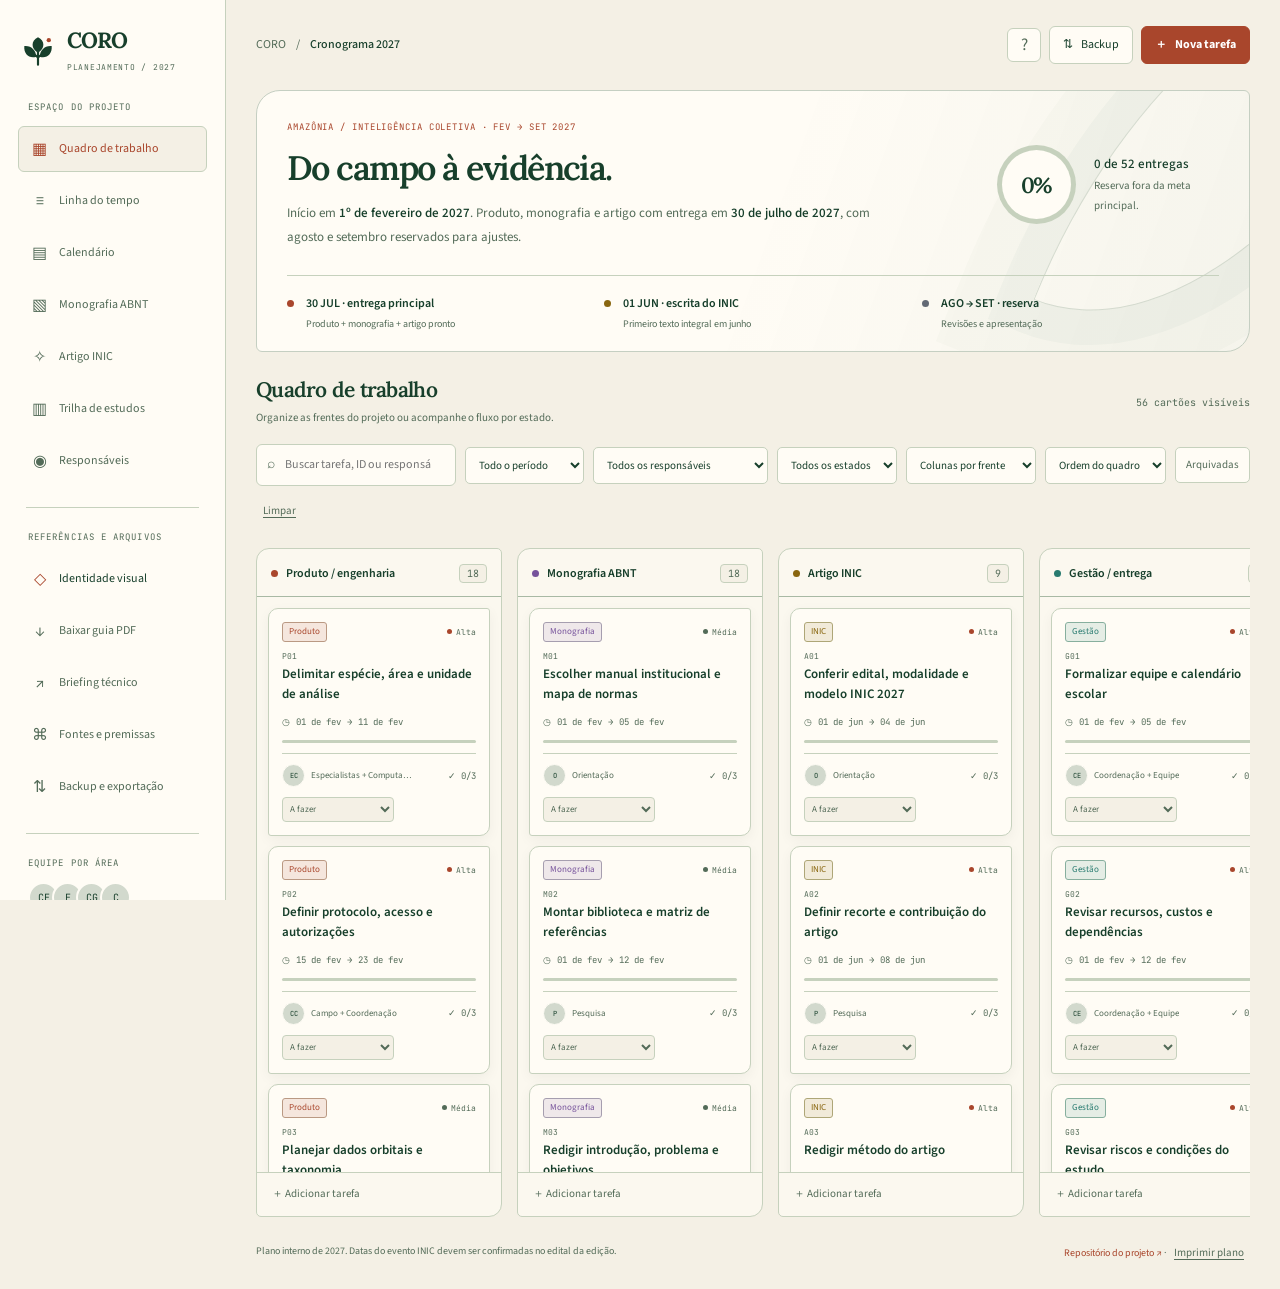
==== commit 0f7cf427: "feat(identidade): publica marca e guia visual CORO 2027" ====
--- a/index.html
+++ b/index.html
@@ -1,8 +1,8 @@
-<!doctype html><html lang="pt-BR"><head><meta charset="utf-8"><meta name="viewport" content="width=device-width,initial-scale=1"><meta name="theme-color" content="#f3f0e6"><meta name="description" content="CORO — cronograma interativo, monografia ABNT e artigo INIC. Entrega em julho de 2027 e reserva até setembro."><title>CORO · Cronograma 2027</title><style>
+<!doctype html><html lang="pt-BR"><head><meta charset="utf-8"><meta name="viewport" content="width=device-width,initial-scale=1"><meta name="theme-color" content="#F4F0E5"><meta name="description" content="CORO — cronograma interativo, monografia ABNT e artigo INIC. Entrega em julho de 2027 e reserva até setembro."><title>CORO · Cronograma 2027</title><style>
 @font-face{font-family:'Lora';font-style:normal;font-weight:400 700;font-display:swap;src:url([data-uri]) format('woff')}
 @font-face{font-family:'Source Sans 3';font-style:normal;font-weight:200 900;font-display:swap;src:url([data-uri]) format('woff')}
 @font-face{font-family:'JetBrains Mono';font-style:normal;font-weight:100 800;font-display:swap;src:url([data-uri]) format('woff')}
-:root{--bg:#f3f0e6;--panel:#fcfaf4;--ink:#203e31;--muted:#627064;--line:#cdd3c5;--accent:#bd5e3c;--second:#315b3f;--display:'Lora',sans-serif;--body:'Source Sans 3','Segoe UI',sans-serif;--mono:'JetBrains Mono',Consolas,monospace;--produto:var(--accent);--monografia:#a78bd5;--inic:#c7a447;--gestao:#5eaaa1;--reserva:#939aa7;color-scheme:light}body[data-theme=coro],body[data-theme=mesaar]{--monografia:#76529b;--inic:#89660f;--gestao:#287b70;--reserva:#626974}*{box-sizing:border-box}[hidden]{display:none!important}body{margin:0;background:var(--bg);color:var(--ink);font:14px/1.7 var(--body);-webkit-font-smoothing:antialiased}button,input,select,textarea{font:inherit;color:inherit}button,a{-webkit-tap-highlight-color:transparent;touch-action:manipulation}button{cursor:pointer}a{color:inherit;text-decoration:none}button:disabled{opacity:.4;cursor:default}button:focus-visible,a:focus-visible,input:focus-visible,select:focus-visible,textarea:focus-visible{outline:3px solid var(--second);outline-offset:3px}::selection{background:var(--accent);color:var(--bg)}h1,h2,h3,h4{font-family:var(--display);font-weight:600;letter-spacing:-.035em}button{border:0}.skip{position:fixed;top:-80px;left:15px;z-index:100;padding:12px;background:var(--accent);color:var(--bg)}.skip:focus{top:12px}.sr-only{position:absolute;width:1px;height:1px;overflow:hidden;clip-path:inset(50%);white-space:nowrap}.sidebar-scrim{display:none}.app{display:grid;grid-template-columns:226px minmax(0,1fr);min-height:100dvh}.sidebar{height:100dvh;position:sticky;top:0;background:var(--panel);border-right:1px solid var(--line);display:flex;flex-direction:column;padding:26px 18px;z-index:15;min-width:0}.brand{font:700 24px/1.1 var(--display);letter-spacing:-.055em;display:flex;gap:11px;align-items:center;margin:2px 2px 34px}.brand-mark{width:31px;height:33px;display:grid;place-items:center;border:1px solid var(--accent);color:var(--accent);border-radius:8px;font:18px var(--mono);flex-shrink:0}.brand small{font:9px var(--mono);color:var(--muted);letter-spacing:.04em;display:block;margin-top:8px}.side-label{font:9px var(--mono);letter-spacing:.12em;color:var(--muted);margin:0 10px 13px;text-transform:uppercase}.side-nav{display:grid;gap:6px}.side-nav button,.side-nav a{display:flex;gap:11px;align-items:center;border:1px solid transparent;border-radius:6px;padding:10px 12px;text-align:left;background:none;font-size:12px;color:var(--muted);line-height:1.5;min-height:42px}.side-nav button span:first-child,.side-nav a span:first-child{width:17px;text-align:center;font-size:16px;flex-shrink:0}.side-nav button.active{border-color:var(--line);background:var(--bg);color:var(--accent)}.side-nav button:hover,.side-nav a:hover{background:var(--bg);color:var(--ink)}.side-divider{border-top:1px solid var(--line);margin:23px 8px}.side-team{display:flex;margin:0 10px 17px}.avatar{height:31px;width:31px;border:2px solid var(--panel);border-radius:50%;background:color-mix(in srgb,var(--second) 22%,var(--panel));color:var(--ink);display:inline-grid;place-items:center;font:10px var(--mono);flex-shrink:0}.side-team .avatar+.avatar{margin-left:-7px}.side-foot{margin-top:auto;padding:18px 10px 0;color:var(--muted);font-size:10px;line-height:1.9}.save-state{display:flex;gap:7px;align-items:center;font-size:10px;color:var(--muted)}.save-state i{width:5px;height:5px;background:#80be8b;border-radius:50%;flex-shrink:0}.side-foot p{margin:10px 0 0}.main{min-width:0;padding:26px 30px 24px}.topbar{display:flex;align-items:center;justify-content:space-between;gap:20px;min-height:38px;margin-bottom:26px}.breadcrumbs{font-size:12px;color:var(--muted);display:flex;gap:10px;align-items:center}.breadcrumbs strong{color:var(--ink);font-weight:500}.top-actions{display:flex;gap:8px;align-items:center}.btn{display:inline-flex;align-items:center;justify-content:center;gap:8px;border:1px solid var(--line);background:var(--panel);padding:9px 13px;border-radius:6px;font-size:12px;line-height:1.5;transition:.15s}.btn:hover{border-color:var(--accent);transform:translateY(-1px)}.btn.primary{background:var(--accent);color:var(--bg);border-color:var(--accent);font-weight:700}.icon-button{width:34px;height:34px;display:grid;place-items:center;border:1px solid var(--line);background:var(--panel);border-radius:6px;color:var(--muted);font-size:17px}.mobile-menu{display:none}.hero{position:relative;overflow:hidden;border:1px solid var(--line);border-radius:11px;background:var(--panel);padding:29px 30px 0;margin-bottom:24px}.hero:after{content:'';position:absolute;right:-90px;top:-140px;width:430px;height:430px;border:1px solid var(--line);border-radius:50%;box-shadow:0 0 0 40px color-mix(in srgb,var(--line) 20%,transparent),0 0 0 85px color-mix(in srgb,var(--line) 10%,transparent);pointer-events:none}.hero-main{display:flex;gap:30px;align-items:center;justify-content:space-between;position:relative;z-index:1}.eyebrow{font:9px/1.7 var(--mono);letter-spacing:.1em;color:var(--accent);text-transform:uppercase;display:block;margin-bottom:13px}.hero h1{font-size:34px;line-height:1.2;max-width:600px;margin:0 0 12px}.hero-description{font-size:13px;color:var(--muted);max-width:620px;margin:0;line-height:1.85}.hero-description strong{font-weight:550;color:var(--ink)}.progress-summary{display:flex;gap:18px;align-items:center;flex-shrink:0}.progress-ring{width:79px;height:79px;border-radius:50%;background:conic-gradient(var(--accent) calc(var(--progress)*1%),var(--line) 0);display:grid;place-items:center;position:relative}.progress-ring:before{content:'';position:absolute;inset:5px;border-radius:50%;background:var(--panel)}.progress-ring b{position:relative;font:22px var(--display);font-weight:600;letter-spacing:-.05em}.progress-info{font-size:11px;color:var(--muted);line-height:1.8;max-width:125px}.progress-info strong{color:var(--ink);display:block;font-size:13px;font-weight:500}.milestone-strip{display:grid;grid-template-columns:1fr 1fr 1fr;gap:20px;position:relative;z-index:1;border-top:1px solid var(--line);margin-top:26px;padding:19px 0}.milestone{display:flex;gap:12px;align-items:flex-start}.milestone-dot{width:7px;height:7px;border-radius:50%;margin-top:5px;background:var(--accent);flex-shrink:0}.milestone:nth-child(2) .milestone-dot{background:var(--inic)}.milestone:nth-child(3) .milestone-dot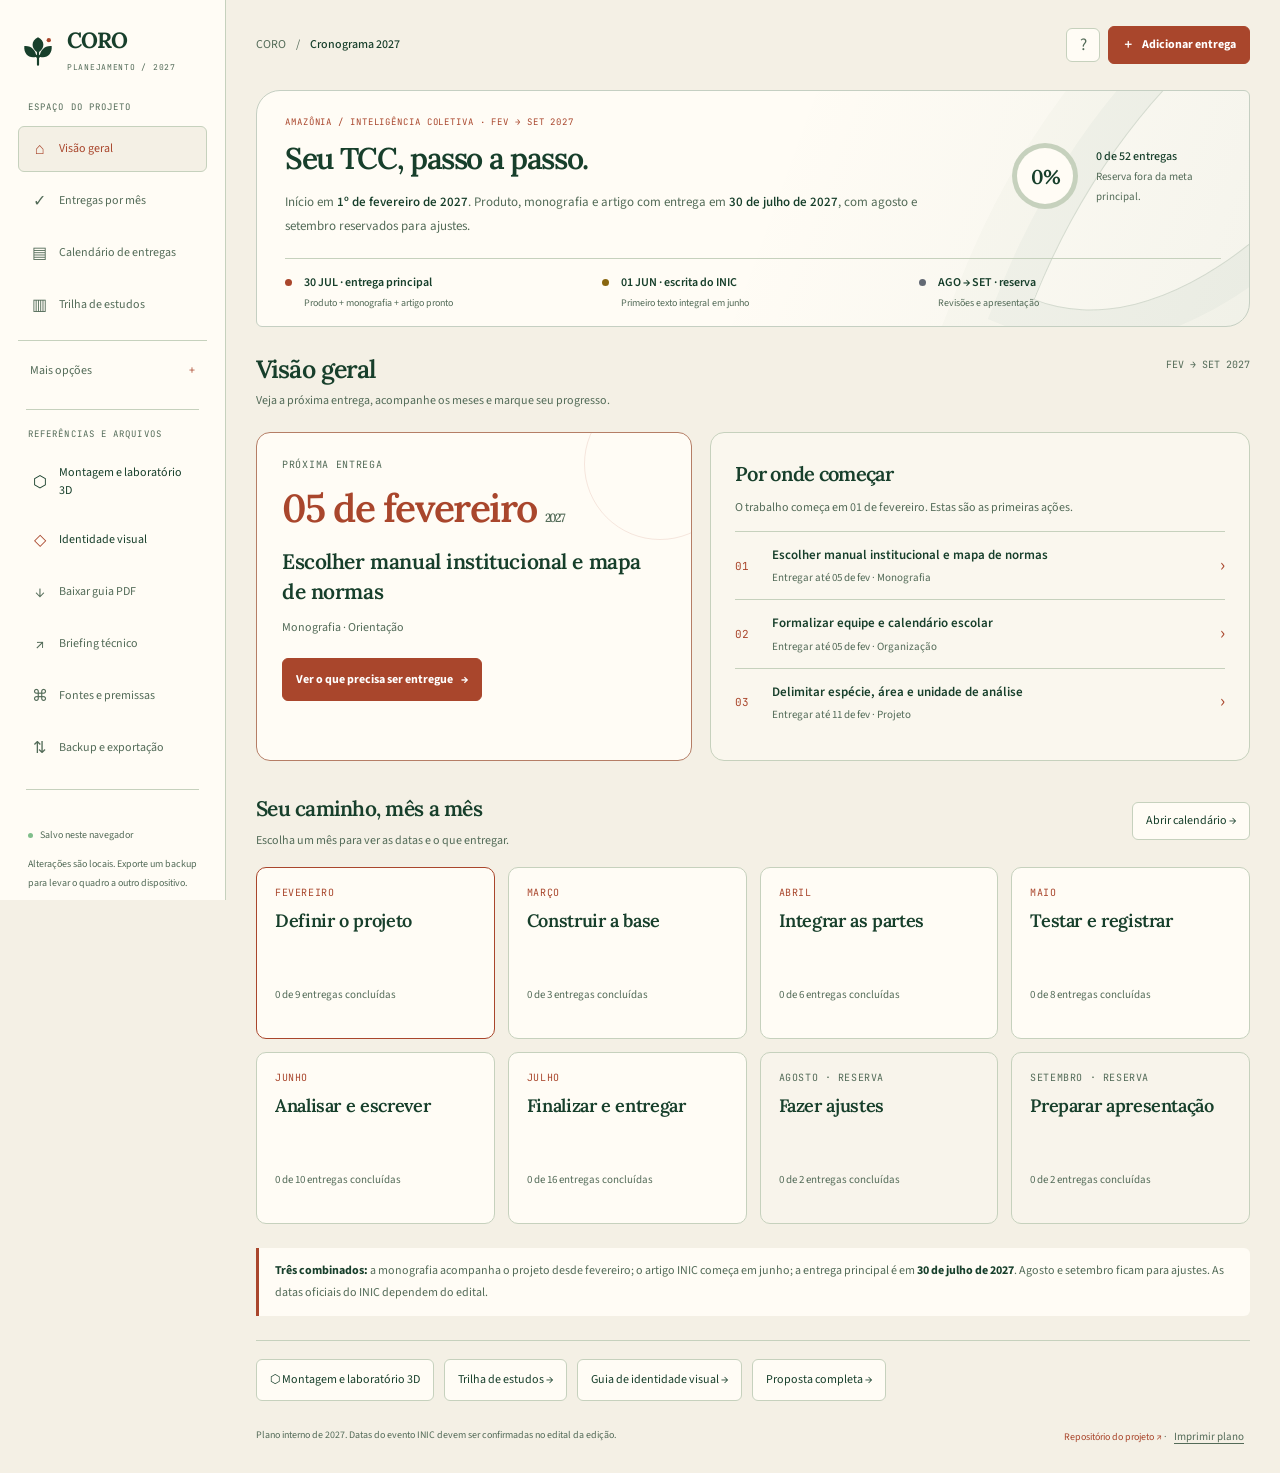
==== commit 73121fd9: "Adiciona laboratório 3D e simplifica cronograma de 2027" ====
--- a/index.html
+++ b/index.html
@@ -11,6 +11,14 @@
 .study-hero{border:1px solid var(--line);background:var(--panel);border-radius:10px;padding:28px;display:grid;grid-template-columns:1fr 180px;gap:35px;position:relative;overflow:hidden}.study-hero h3{font-size:32px;line-height:1.2;margin:0 0 15px;max-width:650px}.study-hero p{font-size:13px;color:var(--muted);max-width:620px;line-height:1.9;margin:0}.study-stats{display:flex;flex-wrap:wrap;gap:21px;margin-top:23px;color:var(--muted);font-size:11px}.study-stats b{font:20px var(--display);font-weight:600;color:var(--ink);margin-right:5px}.study-progress{border-left:1px solid var(--line);padding-left:26px;display:flex;flex-direction:column;justify-content:center}.study-progress strong{font:41px var(--display);color:var(--accent);letter-spacing:-.04em}.study-progress small{font:10px var(--mono);color:var(--muted);margin:5px 0 14px}.study-progress [role=progressbar]{height:4px;background:var(--line);border-radius:4px;overflow:hidden}.study-progress i{height:100%;display:block;background:var(--accent)}.study-progress>span{font-size:10px;color:var(--muted);line-height:1.8;margin-top:14px}.study-toolbar{display:flex;justify-content:space-between;gap:20px;align-items:center;margin:24px 0 15px}.study-toolbar nav{display:flex;gap:8px;flex-wrap:wrap}.study-filters{display:flex;gap:16px;align-items:center;flex-wrap:wrap;margin:0 0 20px}.study-filters .search{max-width:350px}.study-filters select{padding:8px 10px;background:var(--panel);border:1px solid var(--line);border-radius:5px;font-size:11px}.study-route{list-style:none;padding:0;margin:0;display:grid;gap:13px}.study-module{border:1px solid var(--line);border-radius:8px;background:var(--panel);overflow:hidden}.study-module summary{display:flex;gap:19px;align-items:center;padding:23px;cursor:pointer;list-style:none}.study-module summary::-webkit-details-marker{display:none}.study-module summary:focus-visible{outline:2px solid var(--accent);outline-offset:-4px}.study-step{font:16px var(--mono);color:var(--accent);background:var(--bg);width:44px;height:44px;display:grid;place-items:center;border:1px solid var(--line);border-radius:7px;flex-shrink:0}.study-module-title{flex:1;min-width:0}.study-module-title small{font:9px/1.6 var(--mono);color:var(--muted);display:block;margin-bottom:7px}.study-module-title b{font:600 18px/1.4 var(--display);letter-spacing:-.025em}.study-module-state{font-size:10px;color:var(--muted);white-space:nowrap}.study-module.studied .study-module-state{color:var(--accent)}.study-module[open] summary{border-bottom:1px solid var(--line)}.study-module-body{padding:23px 27px}.study-module-columns{display:grid;grid-template-columns:1fr 1fr;gap:35px}.study-module-body h4{font-size:15px;margin:0 0 11px;letter-spacing:-.02em}.study-module-body h4:not(:first-child){margin-top:24px}.study-module-body ul{padding-left:17px;margin:0;font-size:12px;color:var(--muted);line-height:2}.study-module-body p{font-size:12px;color:var(--muted);line-height:1.9;margin:0}.study-checks li::marker{color:var(--accent)}.study-source{display:flex;align-items:center;justify-content:space-between;gap:16px;padding:11px 13px;background:var(--bg);border:1px solid var(--line);border-radius:5px;margin-bottom:8px;transition:border-color .15s}.study-source:hover{border-color:var(--accent)}.study-source b{font-size:11px;font-weight:600;line-height:1.6;display:block}.study-source small{font-size:9px;color:var(--muted);line-height:1.8;display:block;margin-top:2px}.study-source>span:last-child{color:var(--accent);font-size:16px}.study-task-links{display:flex;flex-wrap:wrap;gap:6px}.study-task-links .btn{padding:5px 8px;font:9px var(--mono)}.study-file-links{display:grid;gap:9px;justify-items:start}.study-file-links button{text-align:left;font-size:11px;overflow-wrap:anywhere}.study-module-body footer{display:flex;justify-content:space-between;gap:20px;border-top:1px solid var(--line);padding-top:18px;margin-top:23px;font-size:10px;color:var(--muted);align-items:center}.study-module-body footer label{display:flex;gap:9px;align-items:center;color:var(--ink);font-size:11px;cursor:pointer}.study-module-body input[type=checkbox]{width:17px;height:17px;accent-color:var(--accent)}.study-help{font-size:12px;line-height:1.9;color:var(--muted);max-width:850px;margin:0 0 22px}.study-resource-grid,.study-hardware-grid,.study-file-grid{display:grid;grid-template-columns:repeat(2,minmax(0,1fr));gap:15px}.study-resource-card,.study-hardware,.study-file{border:1px solid var(--line);border-radius:7px;padding:23px;background:var(--panel);min-width:0}.study-resource-card h3,.study-hardware h3,.study-file h3{font-size:21px;line-height:1.3;margin:0 0 13px;overflow-wrap:anywhere}.study-resource-card p,.study-hardware p{font-size:12px;color:var(--muted);line-height:1.9;margin:0 0 16px}.study-resource-card small,.study-hardware small{display:block;color:var(--muted);font-size:10px;line-height:1.8}.study-check-date{display:block;font:8px/1.9 var(--mono);color:var(--muted);margin:11px 0 19px}.study-hardware .study-compat{font-size:11px;border-left:2px solid var(--second);padding-left:11px;margin-top:16px;margin-bottom:12px}.study-hardware a{font-size:11px;color:var(--accent);text-decoration:underline;text-underline-offset:3px}.study-drive{border:1px solid var(--line);border-left:3px solid var(--inic);border-radius:7px;background:var(--panel);padding:26px;margin-top:24px}.study-drive h3{font-size:27px;line-height:1.3;margin:0 0 15px}.study-drive p{font-size:12px;color:var(--muted);line-height:1.9;margin:0;max-width:800px}.study-keywords{display:flex;flex-wrap:wrap;gap:8px;margin:22px 0}.study-keywords span{font-size:10px;border:1px solid var(--line);padding:5px 9px;border-radius:4px;background:var(--bg)}.study-drive footer{display:flex;justify-content:space-between;align-items:center;gap:20px;font-size:10px;color:var(--muted)}.study-file>div{display:flex;justify-content:space-between;align-items:center;margin-bottom:20px}.study-file code{font:9px var(--mono);color:var(--accent);padding:4px 7px;border:1px solid var(--line);border-radius:4px}.study-file>div span{font:9px var(--mono);color:var(--muted)}.study-file h3{font-size:18px;line-height:1.5}.study-file details{margin-top:18px;font-size:11px;color:var(--muted)}.study-file details summary{cursor:pointer}.study-file pre{font:9px/1.8 var(--mono);background:var(--bg);border:1px solid var(--line);padding:12px;overflow:auto;max-height:280px;border-radius:5px;white-space:pre;tab-size:2}.study-backup{display:flex;gap:25px;align-items:center;justify-content:space-between;border-top:1px solid var(--line);padding:24px 0 10px;margin-top:25px}.study-backup h3{font-size:21px;margin:0 0 11px}.study-backup p{font-size:11px;line-height:1.9;color:var(--muted);max-width:620px;margin:0}.study-backup>div:last-child{display:flex;flex-wrap:wrap;gap:8px;justify-content:flex-end;min-width:260px}.sidebar{overflow-y:auto;scrollbar-width:thin;scrollbar-color:var(--line) transparent}.study-hero .eyebrow{font-size:9px}.study-resource-card .btn{margin-top:auto}
 @media(max-width:1100px){.study-toolbar{align-items:flex-start}.study-module-columns{gap:24px}.study-backup{align-items:flex-start}.study-backup>div:last-child{min-width:220px}.study-stats{gap:15px}.study-hero h3{font-size:29px}.study-module-state{font-size:9px}}
 @media(max-width:760px){.study-hero{grid-template-columns:1fr;padding:24px;gap:23px}.study-hero h3{font-size:29px}.study-progress{border-left:0;border-top:1px solid var(--line);padding:20px 0 0}.study-progress strong{font-size:31px}.study-progress>span{font-size:11px}.study-stats{gap:16px;font-size:11px}.study-stats b{font-size:19px}.study-toolbar{display:block}.study-toolbar nav{display:grid;grid-template-columns:1fr 1fr;gap:8px;margin-bottom:12px}.study-toolbar>.btn{width:100%}.study-filters{gap:12px}.study-filters .search{max-width:none;flex-basis:100%}.study-filters select{font-size:12px;max-width:100%}.study-module summary{padding:19px 16px;gap:13px;flex-wrap:wrap}.study-step{width:34px;height:37px;font-size:13px}.study-module-title b{font-size:18px}.study-module-title small{font-size:9px;line-height:1.8}.study-module-state{margin-left:47px;font-size:10px}.study-module-body{padding:22px}.study-module-columns{grid-template-columns:1fr;gap:26px}.study-module-body h4{font-size:17px}.study-module-body ul,.study-module-body p{font-size:13px}.study-source b{font-size:12px}.study-source small{font-size:10px}.study-source{padding:13px}.study-module-body footer{display:block;font-size:11px}.study-module-body footer label{margin-top:17px;font-size:12px;line-height:1.8}.study-resource-grid,.study-hardware-grid,.study-file-grid{grid-template-columns:1fr}.study-resource-card,.study-hardware,.study-file{padding:24px}.study-resource-card h3,.study-hardware h3{font-size:23px}.study-resource-card p,.study-hardware p{font-size:13px}.study-resource-card small,.study-hardware small{font-size:11px}.study-check-date{font-size:9px}.study-help{font-size:13px}.study-drive{padding:24px}.study-drive p{font-size:13px}.study-drive footer{display:block;font-size:11px;line-height:1.8}.study-drive footer .btn{margin-top:17px}.study-keywords span{font-size:11px}.study-backup{display:block}.study-backup p{font-size:12px}.study-backup>div:last-child{justify-content:flex-start;margin-top:20px}.study-file h3{font-size:19px}.study-file details{font-size:12px}.study-file pre{font-size:10px}.study-file-links button{font-size:12px}}
+
+.calendar-board .calendar-toolbar h3,.delivery-month-head h3{text-transform:none}.calendar-board .calendar-toolbar h3::first-letter,.delivery-month-head h3::first-letter{text-transform:uppercase}
+/* SIMPLE_SCHEDULE_V1 — the original task model and stored progress are retained. */
+.sidebar{overflow-y:auto;scrollbar-width:thin;scrollbar-color:var(--line) transparent}.side-team,.side-team-label{display:none}.brand{margin-bottom:25px}.side-divider{margin:18px 8px}.side-nav button,.side-nav a{font-size:12px;min-height:43px}.simple-more{margin-top:12px;border-top:1px solid var(--line);padding-top:10px}.simple-more>summary{padding:10px 12px;font-size:12px;color:var(--muted);cursor:pointer;list-style:none}.simple-more>summary::after{content:'+';float:right;color:var(--accent)}.simple-more[open]>summary::after{content:'−'}.simple-more .side-nav{padding-top:5px}.top-actions .backup-btn{display:none}.hero{padding:24px 28px 0;margin-bottom:26px}.hero h1,body[data-theme=esp32] .hero h1{font-size:30px;line-height:1.25}.hero-description{font-size:13px;max-width:670px}.hero .eyebrow{margin-bottom:10px}.milestone-strip{margin-top:20px;padding:15px 0;gap:15px}.progress-info strong{font-size:12px}.progress-ring{width:66px;height:66px}.progress-ring b{font-size:20px}.workspace-head{align-items:flex-start;margin-bottom:20px}.workspace-head h2{font-size:25px}.view-caption{font-size:12px;max-width:760px}.view-count{padding-top:5px}.simple-summary{display:grid;grid-template-columns:1.05fr 1.3fr;gap:18px;margin-bottom:30px}.next-delivery{border:1px solid color-mix(in srgb,var(--accent) 60%,var(--line));border-radius:14px;padding:25px;background:var(--panel);position:relative;overflow:hidden}.next-delivery::after{content:'';position:absolute;right:-45px;top:-45px;width:150px;height:150px;border:1px solid var(--accent);border-radius:50%;opacity:.12;pointer-events:none}.simple-kicker{font:10px var(--mono);letter-spacing:.07em;text-transform:uppercase;color:var(--muted);display:block;margin-bottom:14px}.next-date{font:600 39px/1.2 var(--display);color:var(--accent);letter-spacing:-.04em;display:block}.next-year{font-size:12px;color:var(--muted);margin-left:8px}.next-delivery h3{font-size:21px;line-height:1.45;margin:15px 0 10px;letter-spacing:-.02em}.next-delivery p{font-size:12px;line-height:1.8;color:var(--muted);margin:0 0 19px}.next-delivery .btn{min-height:43px}.simple-now{border:1px solid var(--line);border-radius:14px;padding:24px;background:color-mix(in srgb,var(--panel) 55%,var(--bg))}.simple-now h3{font-size:20px;margin:0 0 7px}.simple-now>p{font-size:12px;color:var(--muted);margin:0 0 13px}.next-task{display:grid;grid-template-columns:25px 1fr auto;align-items:center;gap:12px;padding:13px 0;background:none;border-top:1px solid var(--line);width:100%;text-align:left}.next-task:hover .next-task-title{text-decoration:underline;text-underline-offset:3px}.next-task-number{font:11px var(--mono);color:var(--accent)}.next-task-title{font-size:13px;line-height:1.55;color:var(--ink);font-weight:600}.next-task small{display:block;font-size:11px;font-weight:400;color:var(--muted);margin-top:4px}.next-task-arrow{font-size:19px;color:var(--accent)}.simple-section-head{display:flex;justify-content:space-between;align-items:center;gap:18px;margin:0 0 15px}.simple-section-head h3{font-size:21px;margin:0}.simple-section-head p{font-size:12px;color:var(--muted);margin:5px 0 0}.simple-section-head .btn{flex-shrink:0}.month-plan{display:grid;grid-template-columns:repeat(4,minmax(0,1fr));gap:13px;margin-bottom:24px}.month-card{display:flex;flex-direction:column;min-width:0;min-height:172px;text-align:left;background:var(--panel);border:1px solid var(--line);border-radius:10px;padding:18px;transition:border-color .15s,transform .15s}.month-card:hover{border-color:var(--accent);transform:translateY(-2px)}.month-card.current{border-color:var(--accent)}.month-card.reserve{background:color-mix(in srgb,var(--panel) 35%,var(--bg))}.month-card .month-name{font:10px var(--mono);text-transform:uppercase;letter-spacing:.06em;color:var(--accent)}.month-card.reserve .month-name{color:var(--muted)}.month-card b{font:600 18px/1.3 var(--display);letter-spacing:-.02em;margin:10px 0 9px}.month-card small{font-size:11px;color:var(--muted);line-height:1.6;margin-top:auto}.month-card .mini-progress{height:3px;border-radius:3px;background:var(--line);margin-top:13px;overflow:hidden}.mini-progress i{display:block;height:100%;background:var(--accent)}.simple-links{display:flex;flex-wrap:wrap;align-items:center;gap:10px;padding:18px 0;border-top:1px solid var(--line);margin-top:10px}.simple-links .btn{font-size:12px;min-height:42px}.simple-note{border-left:3px solid var(--accent);padding:12px 16px;margin:15px 0 24px;color:var(--muted);background:var(--panel);font-size:12px;line-height:1.85;border-radius:0 6px 6px 0}.simple-note b{color:var(--ink)}.simple-toolbar{display:flex;flex-wrap:wrap;gap:16px;justify-content:space-between;align-items:center;padding:15px 17px;border:1px solid var(--line);border-radius:9px;background:var(--panel);margin-bottom:17px}.simple-toolbar label{font-size:12px;display:flex;gap:10px;align-items:center;color:var(--muted)}.simple-toolbar select{background:var(--bg);border:1px solid var(--line);border-radius:6px;padding:8px 10px;font-size:12px;max-width:100%;color:var(--ink)}.simple-toolbar input[type=checkbox],.delivery-check input{accent-color:var(--accent);width:17px;height:17px;flex-shrink:0}.month-picker{display:flex;flex-wrap:wrap;gap:7px;margin-bottom:22px}.month-picker button{border:1px solid var(--line);background:var(--panel);color:var(--muted);font-size:12px;padding:8px 13px;border-radius:6px;min-height:40px}.month-picker button[aria-pressed=true]{background:var(--accent);border-color:var(--accent);color:var(--bg);font-weight:700}.delivery-month-head{display:flex;justify-content:space-between;align-items:center;gap:20px;margin:0 0 17px}.delivery-month-head h3{font-size:25px;text-transform:capitalize;margin:0}.delivery-month-head p{font-size:12px;color:var(--muted);margin:5px 0 0}.delivery-row{display:grid;grid-template-columns:51px minmax(0,1fr) auto 16px;gap:16px;align-items:center;width:100%;padding:17px 18px;text-align:left;background:var(--panel);border:1px solid var(--line);border-radius:8px;margin-bottom:10px;min-width:0}.delivery-row:hover{border-color:var(--accent)}.delivery-row .due-badge{font:600 21px/1.1 var(--display);text-align:center;color:var(--ink);padding:8px 0;border-right:1px solid var(--line)}.due-badge small{display:block;font:9px var(--mono);text-transform:uppercase;color:var(--muted);margin-top:5px}.delivery-row .delivery-title{display:block;font:600 14px/1.5 var(--body);letter-spacing:0;margin:0 0 4px}.delivery-row .delivery-subtitle{display:block;font-size:11px;color:var(--muted);margin:0;line-height:1.7}.delivery-row .row-arrow{color:var(--accent);font-size:20px}.delivery-state{font-size:10px;color:var(--muted);border:1px solid var(--line);border-radius:20px;padding:4px 9px;white-space:nowrap;line-height:1.5}.delivery-state.done{color:var(--second);border-color:color-mix(in srgb,var(--second) 50%,var(--line))}.delivery-state.late{color:var(--accent);border-color:var(--accent)}.delivery-state.doing,.delivery-state.review{color:var(--accent)}.delivery-state.blocked{color:var(--ink);border-style:dashed}.delivery-group-title{font-size:13px;margin:23px 0 11px;color:var(--muted);font-family:var(--body);letter-spacing:0}.simple-calendar{display:grid;grid-template-columns:minmax(300px,.9fr) minmax(0,1.2fr);gap:24px;align-items:start}.calendar-board{padding:20px;border:1px solid var(--line);border-radius:12px;background:var(--panel);position:sticky;top:20px}.calendar-board .calendar-toolbar{margin-bottom:17px;gap:10px}.calendar-board .calendar-toolbar h3{font-size:21px}.calendar-board .calendar-nav{gap:6px}.calendar-board .icon-button{min-width:37px;min-height:37px}.compact-calendar{display:grid;grid-template-columns:repeat(7,minmax(0,1fr));gap:5px}.compact-weekday{font:9px var(--mono);text-align:center;color:var(--muted);padding:8px 0 11px}.compact-day{position:relative;aspect-ratio:1;display:flex;flex-direction:column;align-items:center;justify-content:center;gap:4px;border:1px solid transparent;border-radius:7px;background:transparent;font-size:12px;color:var(--muted);min-width:0}.compact-day.outside{opacity:.35}.compact-day.with-delivery{border-color:var(--line);background:var(--bg);color:var(--ink);font-weight:700}.compact-day[aria-pressed=true]{border-color:var(--accent);background:var(--accent);color:var(--bg)}.compact-day.is-today::after{content:'';position:absolute;inset:3px;border:1px dashed currentColor;border-radius:4px;opacity:.6}.date-dots{height:4px;display:flex;gap:2px;align-items:center}.date-dots i{width:4px;height:4px;border-radius:50%;background:var(--accent)}.compact-day[aria-pressed=true] .date-dots i{background:var(--bg)}.calendar-tip{margin:17px 0 12px;color:var(--muted);font-size:11px;line-height:1.8}.calendar-legend-dot{display:inline-block;width:5px;height:5px;border-radius:50%;background:var(--accent);margin-right:5px}.calendar-reset{background:none;color:var(--accent);padding:6px 0;font-size:12px;text-decoration:underline;text-underline-offset:4px}.calendar-agenda h3{font-size:21px;margin:0 0 5px}.calendar-agenda>p{font-size:12px;color:var(--muted);margin:0 0 17px}.calendar-agenda .delivery-row{grid-template-columns:43px minmax(0,1fr) 15px;gap:11px;padding:14px 13px}.calendar-agenda .delivery-row .delivery-state{grid-column:2;justify-self:start;grid-row:2}.calendar-agenda .delivery-row .row-arrow{grid-column:3;grid-row:1}.calendar-agenda .due-badge{align-self:start}.calendar-agenda .delivery-row .delivery-title{display:block;font-size:13px}.calendar-agenda .delivery-row .delivery-subtitle{display:block;font-size:10px}.delivery-simple{max-width:700px}.delivery-dialog-body{padding:24px}.delivery-dialog-title{font-size:27px!important;line-height:1.35!important;margin:5px 0 13px!important}.delivery-meta{display:flex;gap:8px;flex-wrap:wrap;margin-bottom:20px;color:var(--muted);font-size:12px}.delivery-meta span{background:var(--bg);border:1px solid var(--line);border-radius:6px;padding:6px 10px}.delivery-description{font-size:13px;line-height:1.9;color:var(--muted);margin:0 0 20px}.delivery-checklist{border-top:1px solid var(--line);padding-top:18px;margin-top:14px}.delivery-checklist h3{font-size:17px;margin:0 0 12px}.delivery-check{display:flex;align-items:flex-start;gap:12px;padding:12px;border:1px solid var(--line);background:var(--bg);border-radius:7px;font-size:13px;line-height:1.75;margin:8px 0;cursor:pointer}.delivery-check input{margin:4px 0 0}.delivery-check.checked span{color:var(--muted);text-decoration:line-through}.delivery-dependencies{border:1px solid var(--line);border-radius:7px;padding:15px;margin-top:18px}.delivery-dependencies h4{font:600 13px var(--body);margin:0 0 8px;letter-spacing:0}.delivery-dependencies button{display:block;text-align:left;width:100%;font-size:12px;line-height:1.7;background:none;color:var(--accent);padding:5px 0}.delivery-detail-note{font-size:12px;line-height:1.9;color:var(--muted);white-space:pre-wrap;padding:15px 0 0}.delivery-simple .dialog-footer{align-items:center;gap:12px;flex-wrap:wrap}.delivery-simple .dialog-footer .btn{font-size:12px;min-height:42px}.delivery-save-hint{font-size:11px;color:var(--muted);margin-top:12px}.delivery-error{font-size:12px;color:var(--accent);line-height:1.8;margin:12px 0 0}.simple-empty{padding:30px 20px;border:1px dashed var(--line);border-radius:10px;text-align:center;color:var(--muted);font-size:13px;line-height:1.85}.simple-empty h4{color:var(--ink);font-size:19px;margin:0 0 7px}.simple-empty .btn{margin-top:13px}.simple-help h3{font-size:21px;margin-top:20px}.simple-help ol{padding-left:20px;color:var(--muted);font-size:14px;line-height:1.9}.simple-help li+li{margin-top:10px}
+@media(min-width:1500px){.simple-summary{grid-template-columns:.85fr 1.2fr}.month-card{min-height:180px}.simple-calendar{grid-template-columns:400px minmax(0,1fr)}}
+@media(max-width:1150px){.month-plan{grid-template-columns:repeat(2,minmax(0,1fr))}.simple-calendar{grid-template-columns:minmax(0,1fr)}.calendar-board{position:static;max-width:none}.compact-day{aspect-ratio:auto;min-height:46px}.calendar-agenda .delivery-row{grid-template-columns:45px minmax(0,1fr) auto 15px}.calendar-agenda .delivery-row .delivery-state{grid-row:1;grid-column:3}.calendar-agenda .delivery-row .row-arrow{grid-row:1;grid-column:4}.hero-main{align-items:flex-start}.simp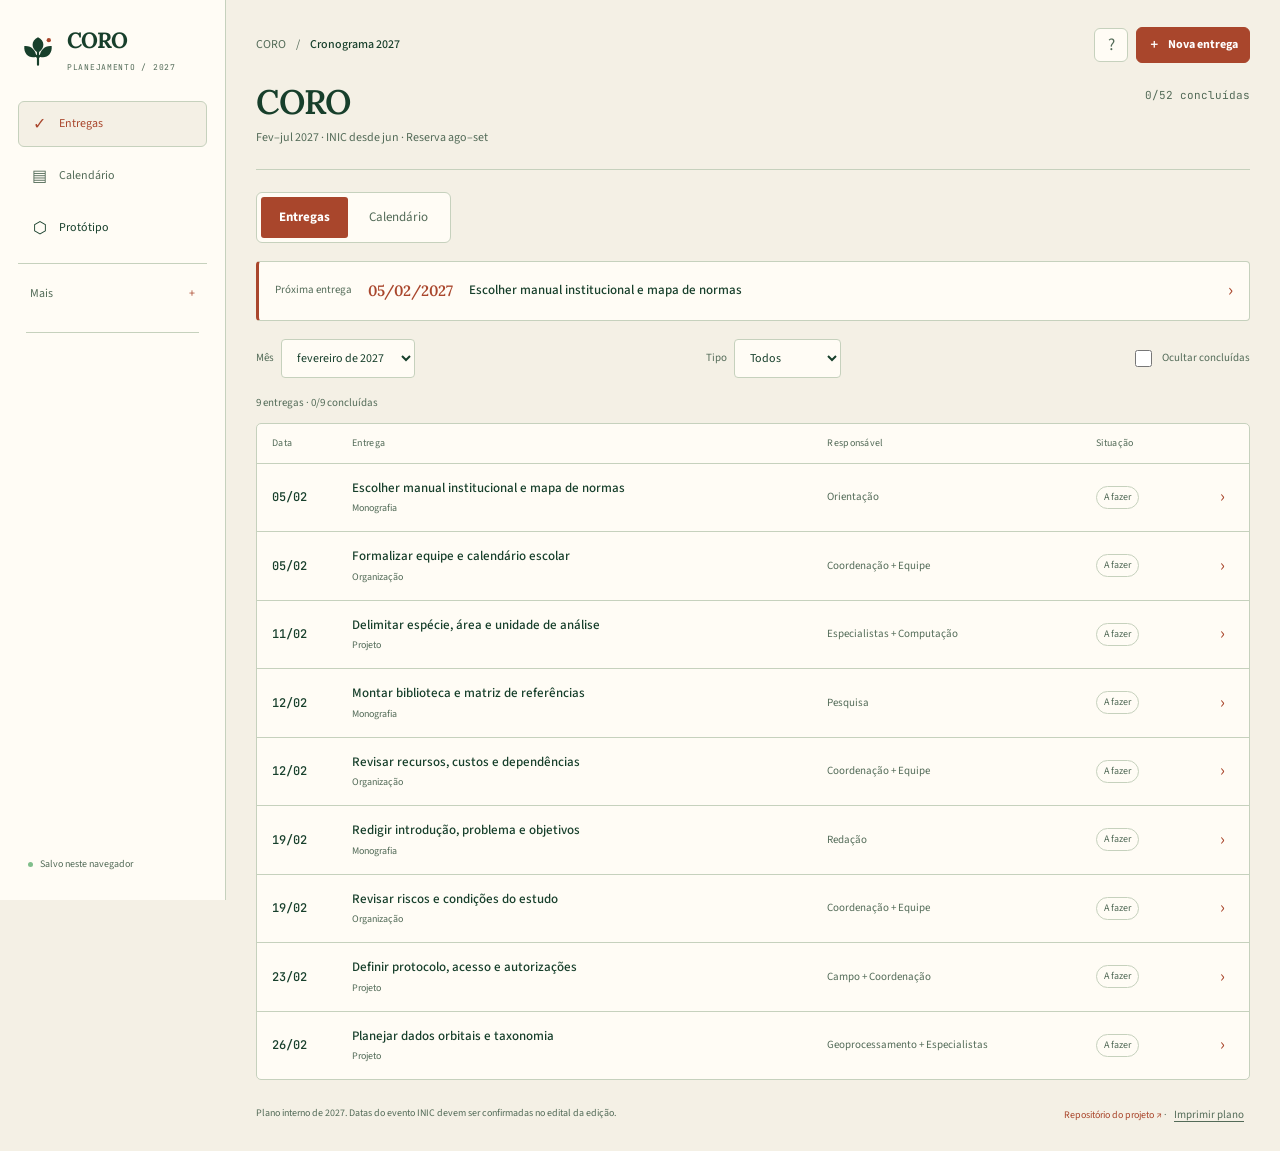
